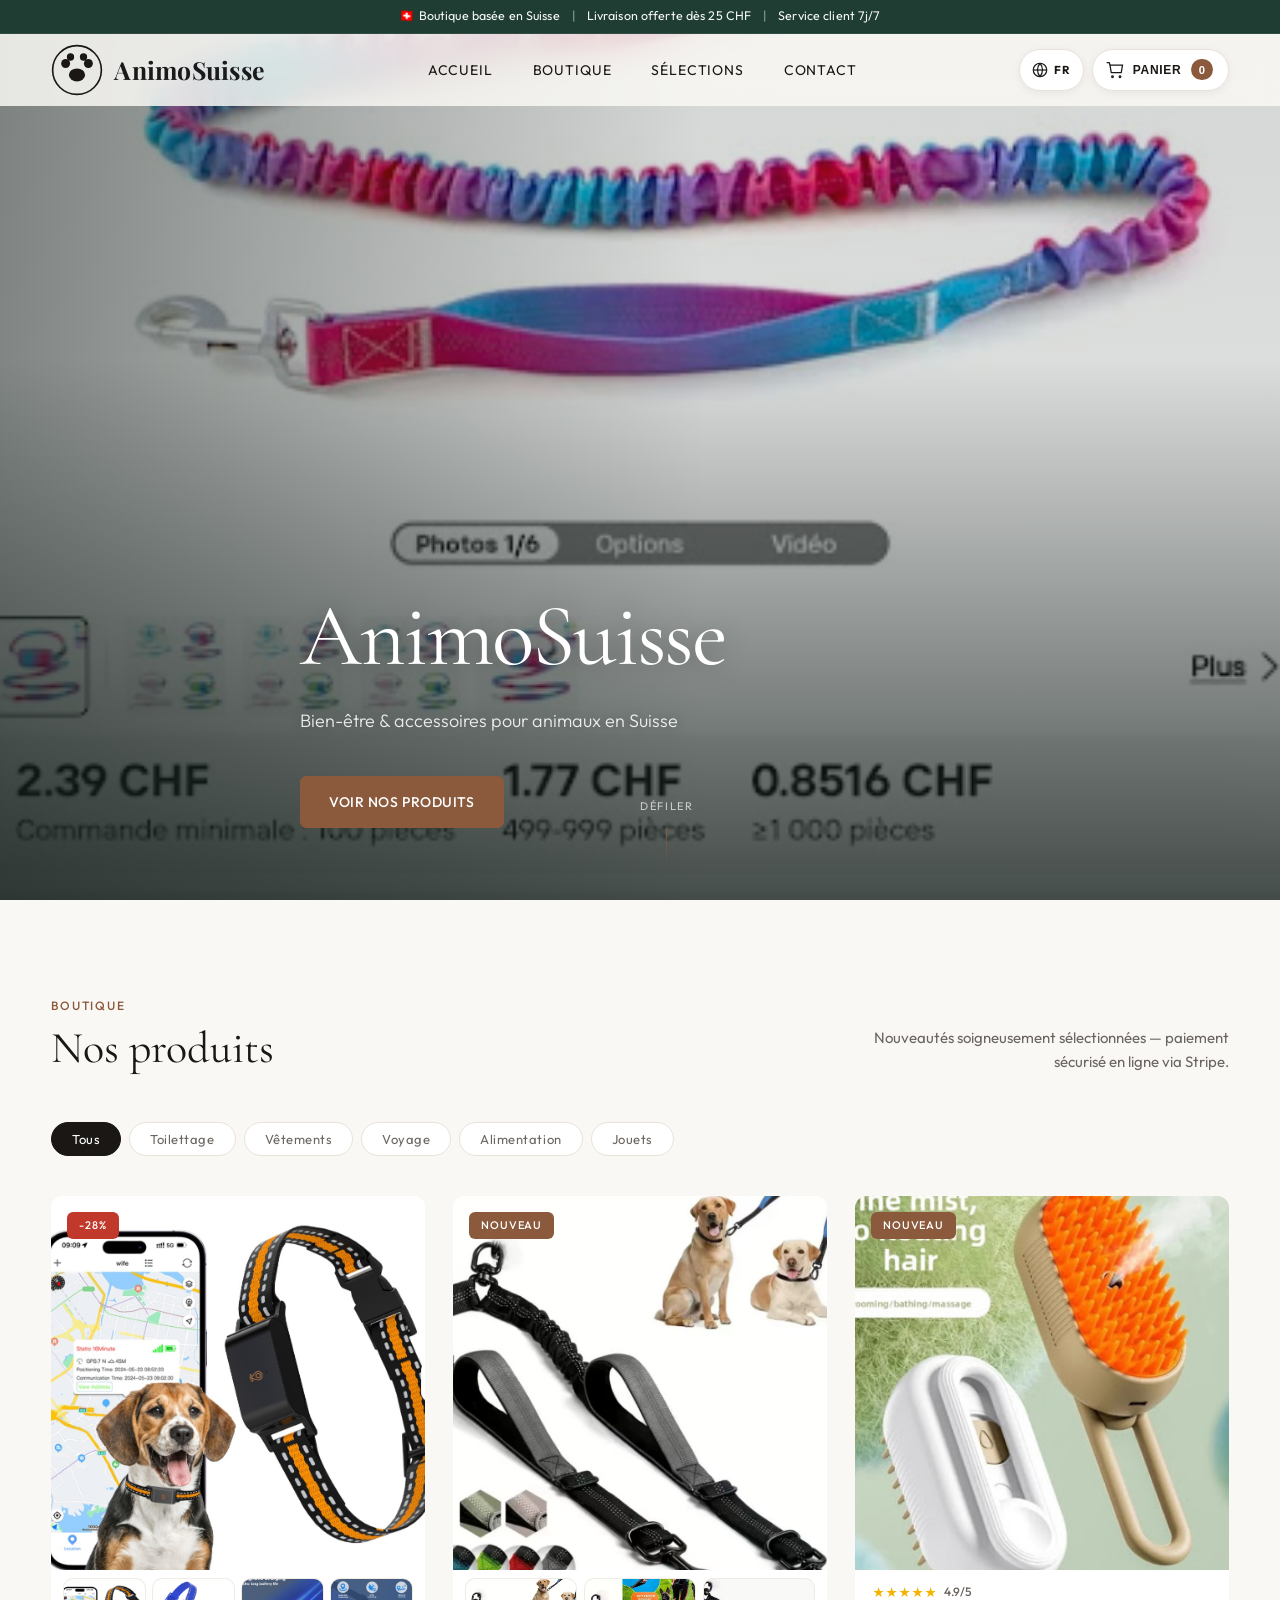
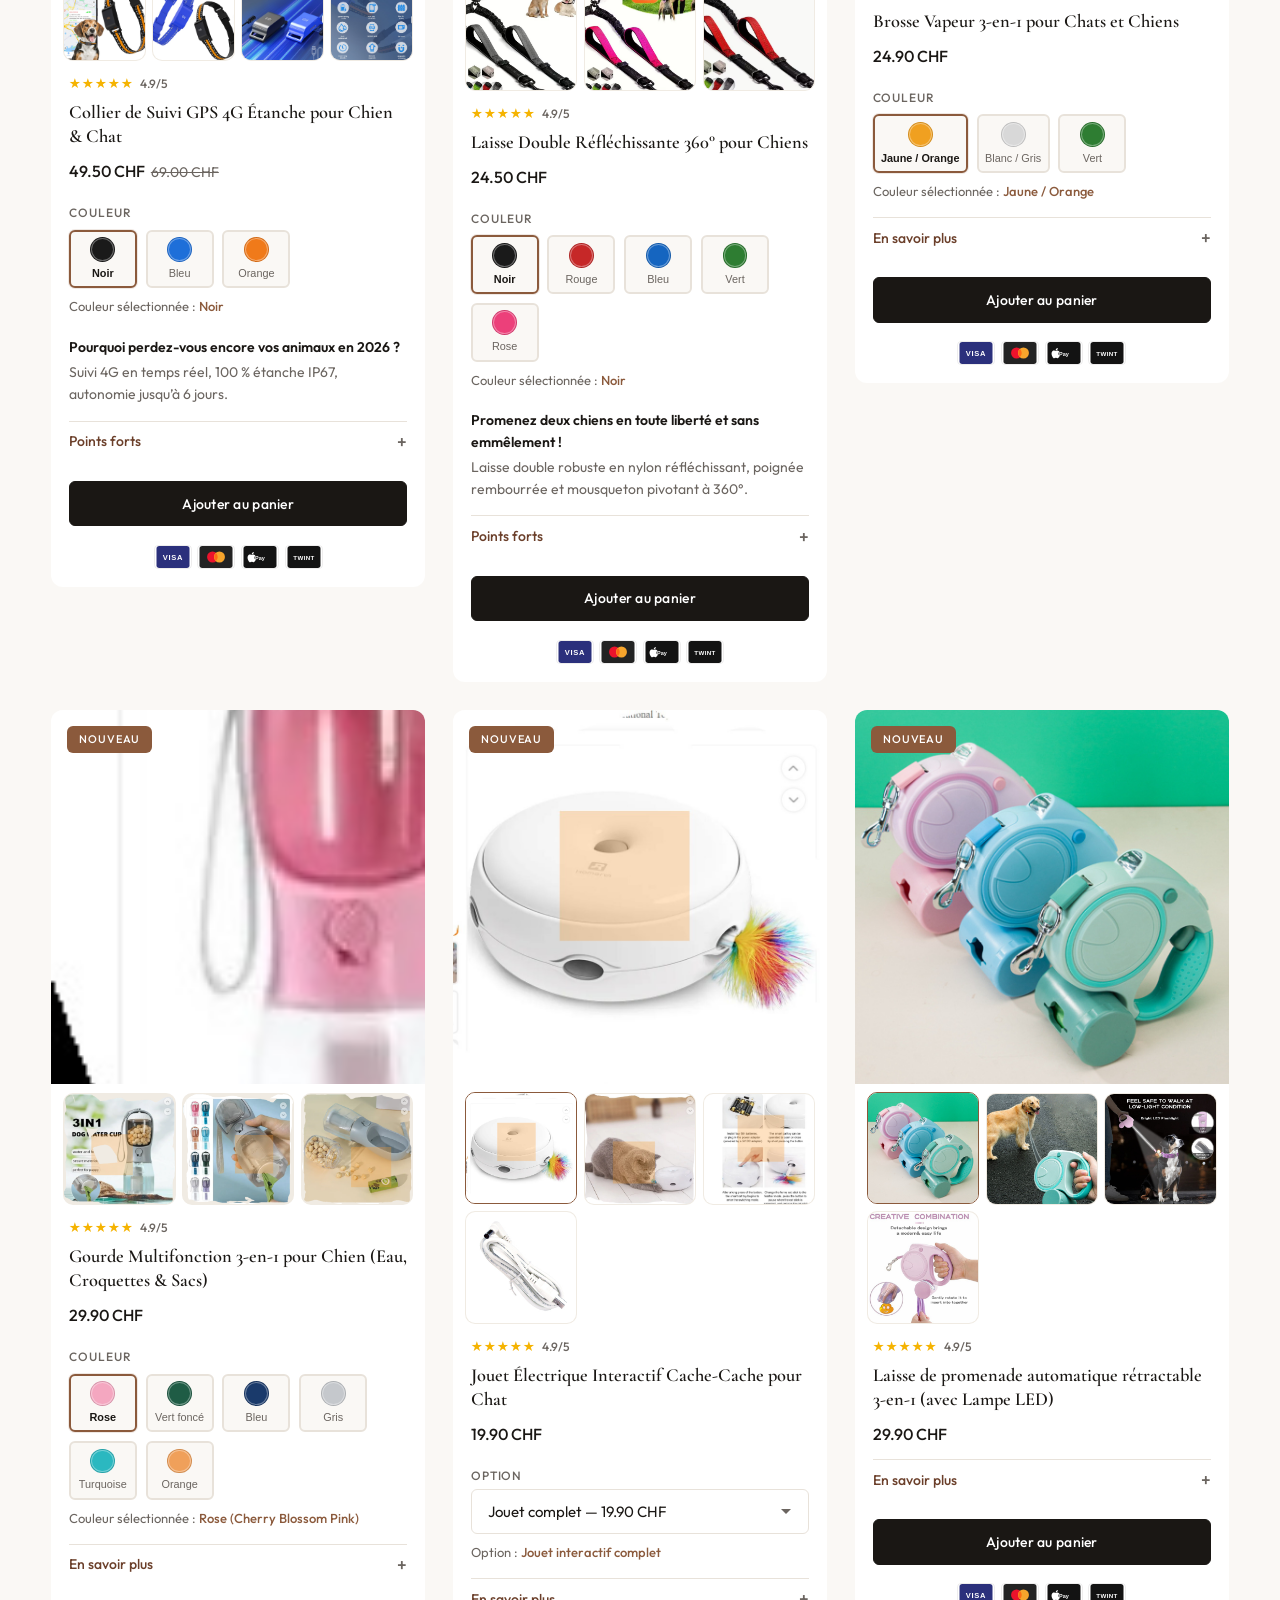
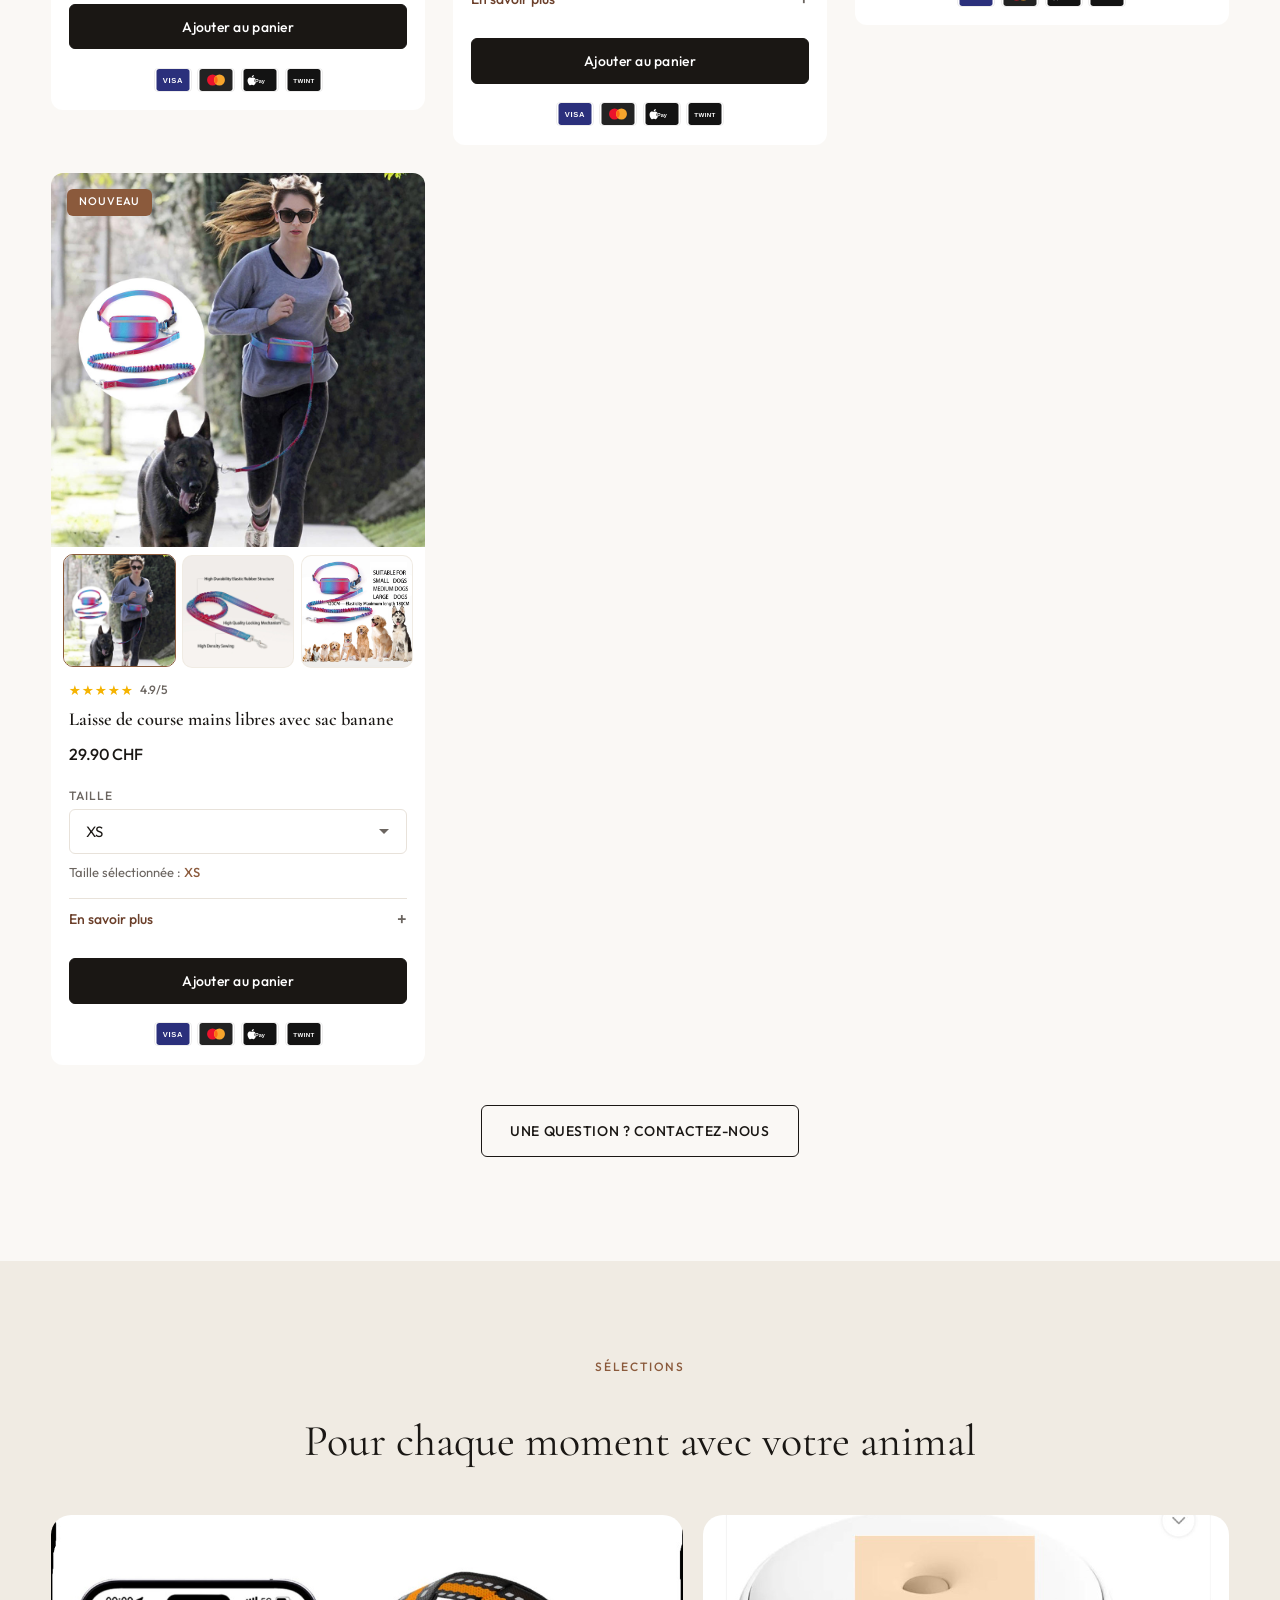
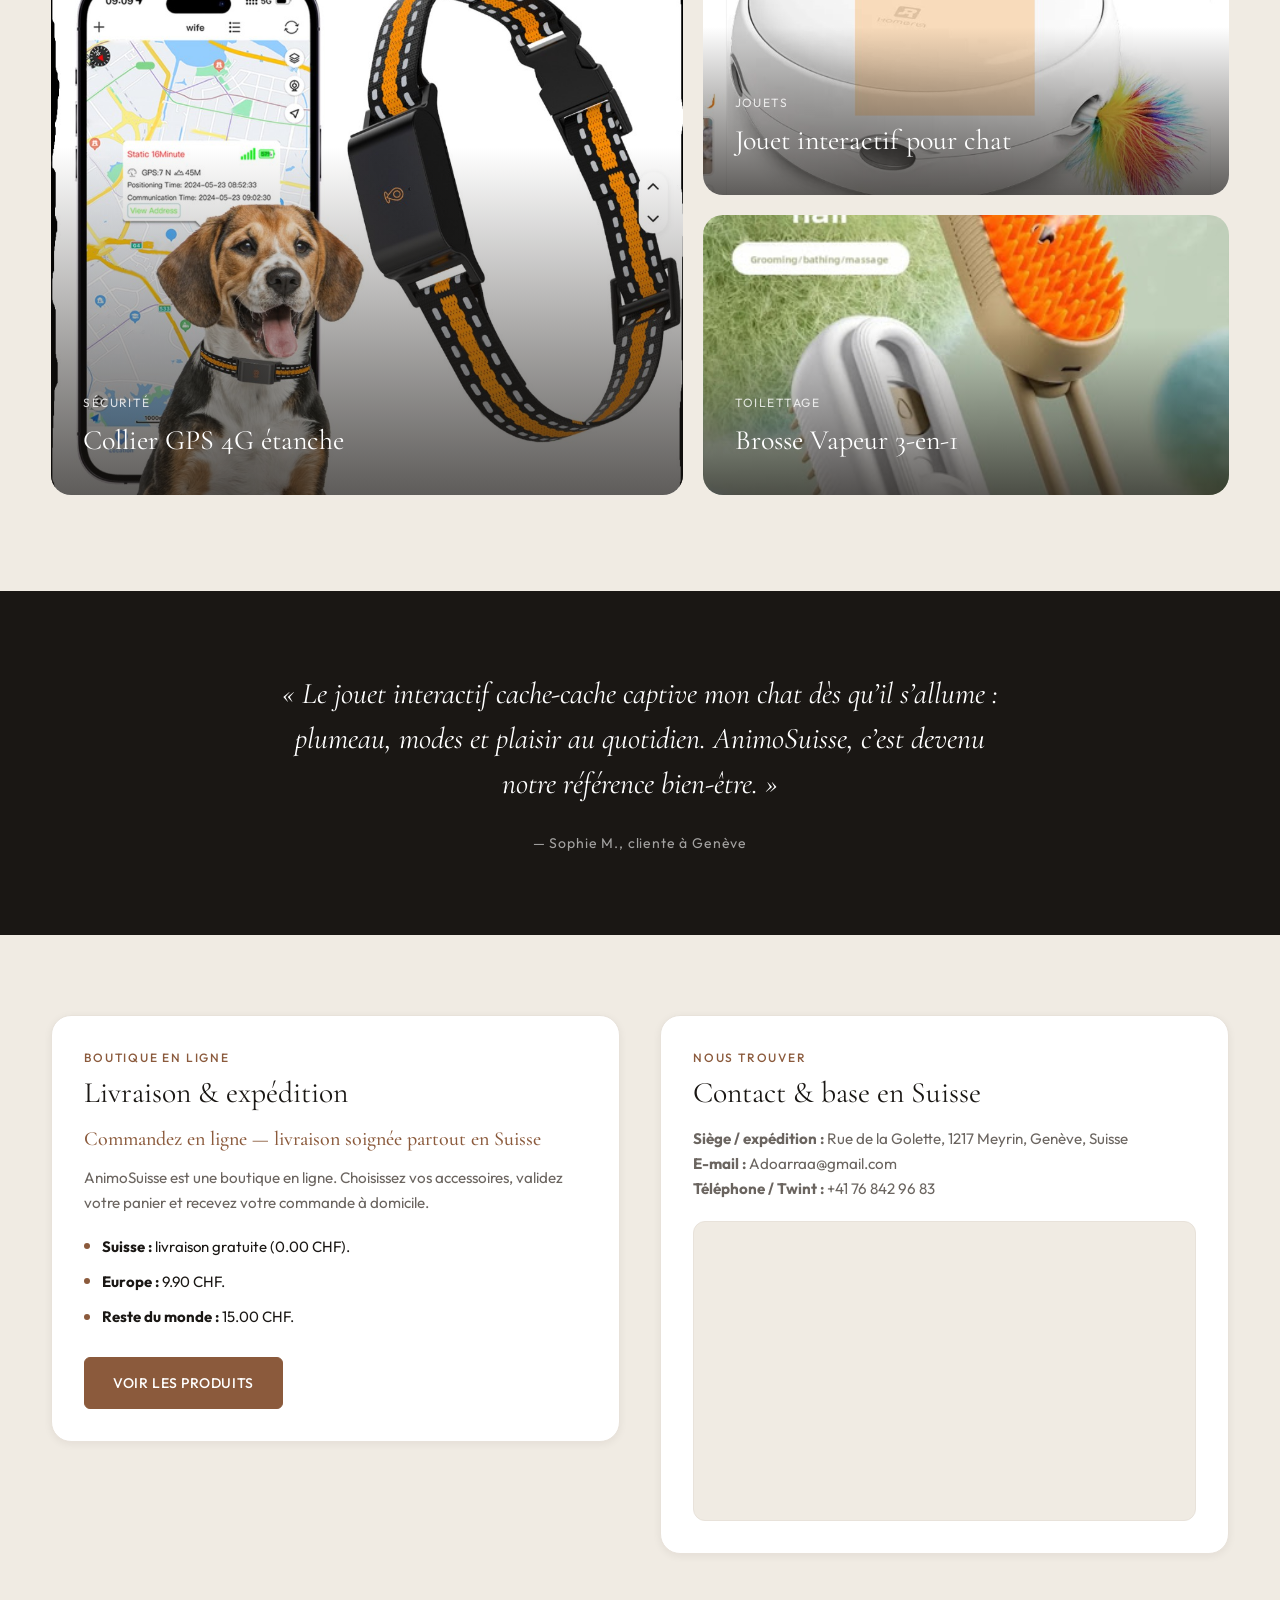
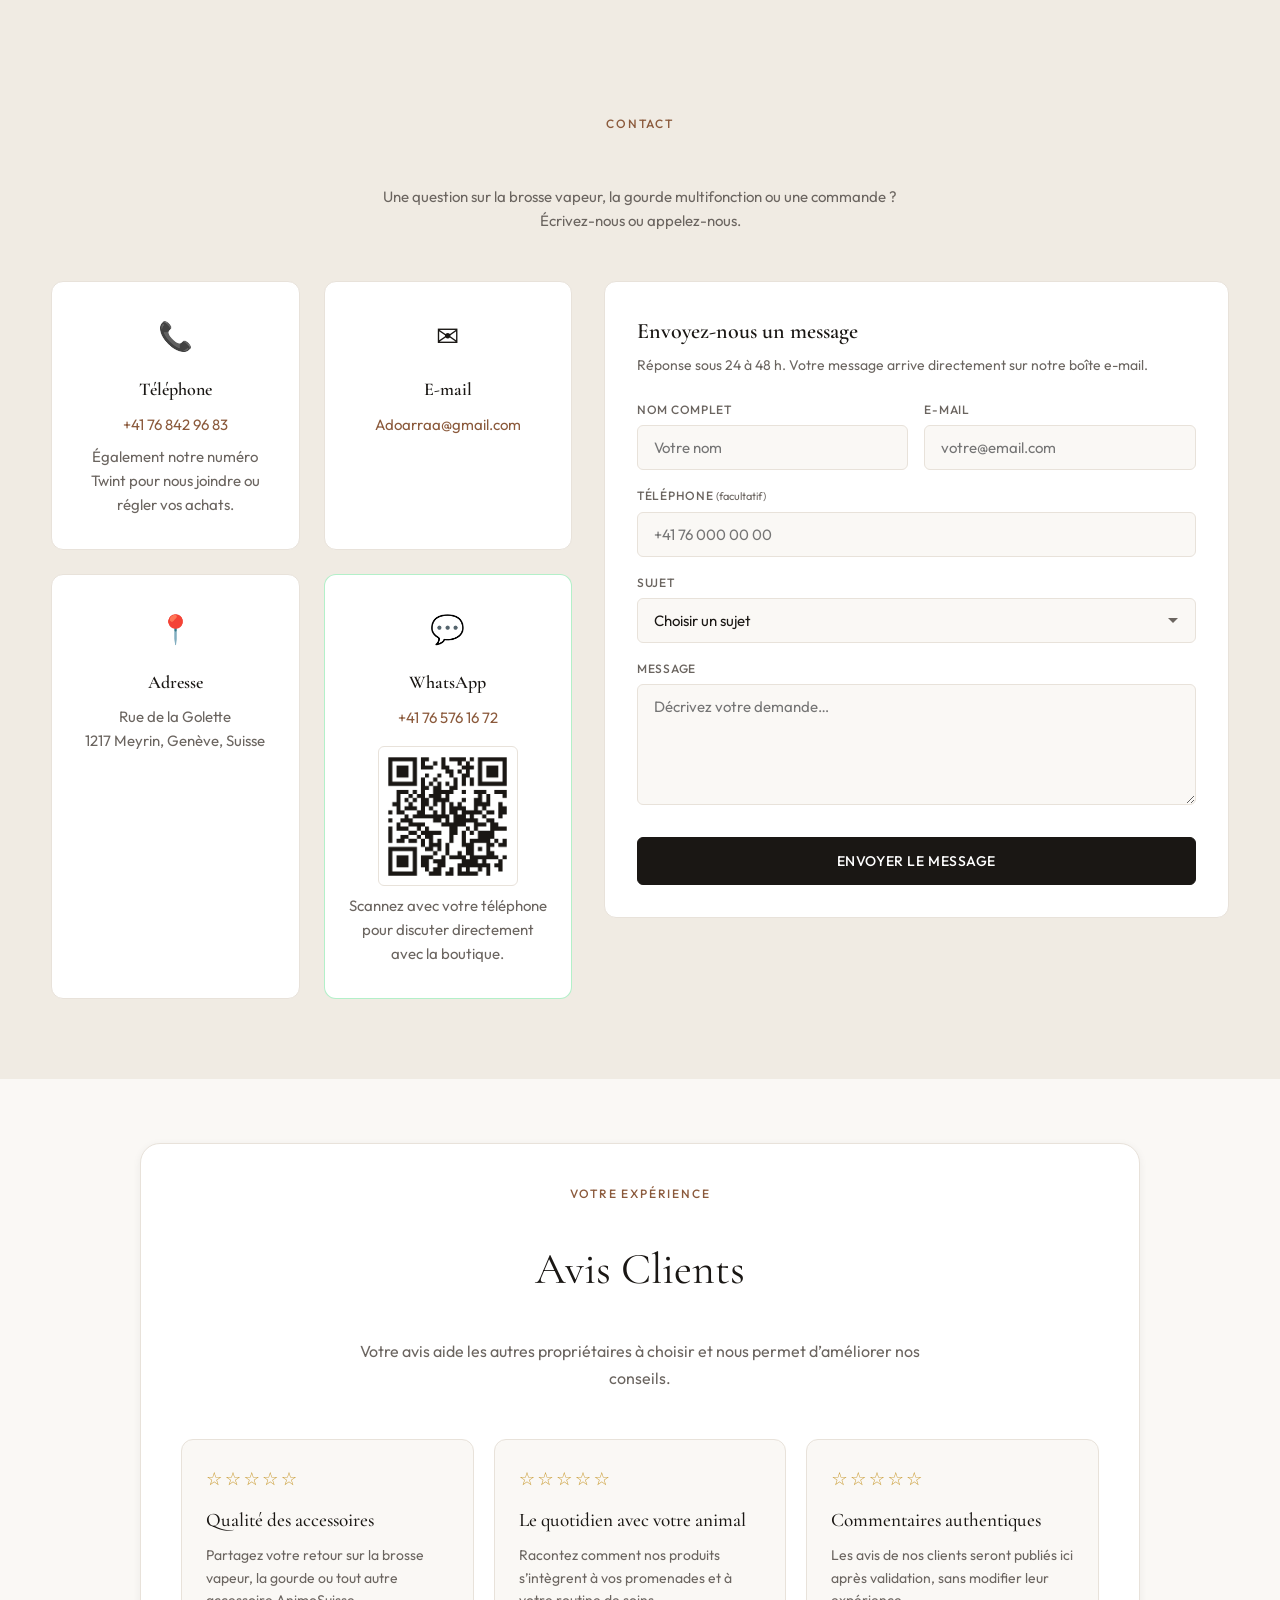
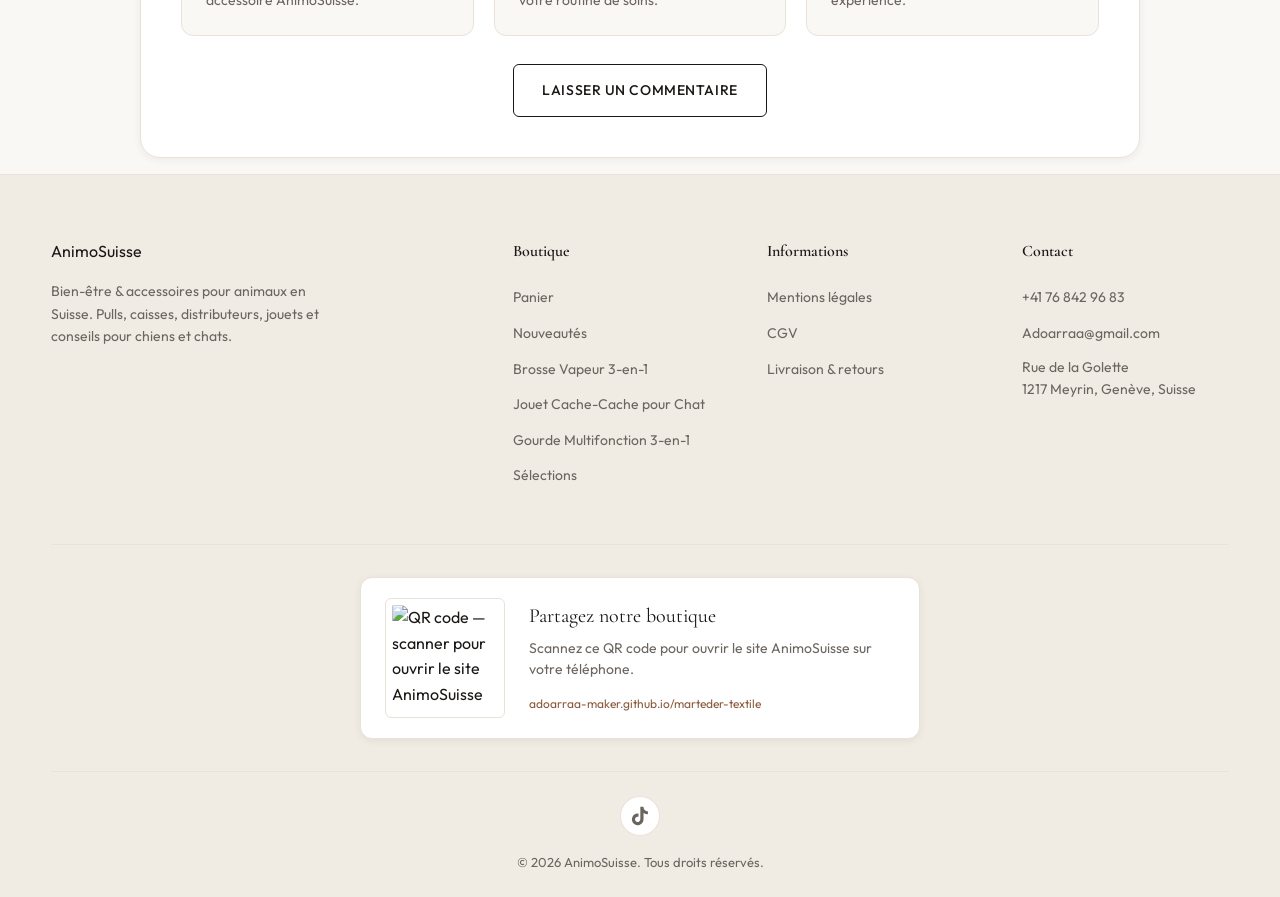
==== index.html @ d83caf72 "Ajouter les pastilles de couleur a la brosse vapeur 3-en-1. Co-authored-by: Cursor <cursoragent@curs" ====
<!DOCTYPE html>
<html lang="fr">
<head>
  <meta charset="UTF-8">
  <meta name="viewport" content="width=device-width, initial-scale=1.0">
  <meta name="description" content="AnimoSuisse — Bien-être & accessoires pour animaux en Suisse. Collier GPS 4G, gourde 3-en-1, brosse vapeur, jouet interactif pour chat et plus.">
  <meta name="google-site-verification" content="h5BlgO8CKe4C0uGJOctm-luuIMi0fmcjPRbhF5nYBcI">
  <title>AnimoSuisse — Bien-être & Accessoires pour Animaux</title>
  <script type="application/ld+json">
  [
    {
      "@context": "https://schema.org/",
      "@type": "Product",
      "name": "Brosse Vapeur 3-en-1 pour Chats et Chiens",
      "image": "images/hero-brosse-vapeur.png",
      "description": "Brosse Vapeur 3-en-1 AnimoSuisse pour un toilettage doux, une fourrure brillante et moins de poils à la maison.",
      "brand": { "@type": "Brand", "name": "AnimoSuisse" },
      "offers": { "@type": "Offer", "priceCurrency": "CHF", "price": "24.90", "availability": "https://schema.org/InStock", "url": "#articles" }
    },
    {
      "@context": "https://schema.org/",
      "@type": "Product",
      "name": "Jouet Électrique Interactif Cache-Cache pour Chat",
      "image": "images/jouet-chat-interactif.jpg",
      "description": "Jouet interactif intelligent avec plateau tournant pour stimuler l'instinct de chasse de votre chat.",
      "brand": { "@type": "Brand", "name": "AnimoSuisse" },
      "offers": { "@type": "Offer", "priceCurrency": "CHF", "price": "19.90", "availability": "https://schema.org/InStock", "url": "#articles" }
    },
    {
      "@context": "https://schema.org/",
      "@type": "Product",
      "name": "Gourde Multifonction 3-en-1 pour Chien (Eau, Croquettes & Sacs)",
      "image": "images/gourde-chien-3en1.png",
      "description": "Gourde portable 3-en-1 pour chien : eau, croquettes et sacs hygiéniques. Variante Cherry Blossom Pink, 300 ml.",
      "brand": { "@type": "Brand", "name": "AnimoSuisse" },
      "sku": "CJMY179795809IR",
      "offers": { "@type": "Offer", "priceCurrency": "CHF", "price": "29.90", "availability": "https://schema.org/InStock", "url": "#articles" }
    },
    {
      "@context": "https://schema.org/",
      "@type": "Product",
      "name": "Laisse de promenade automatique rétractable 3-en-1 (avec Lampe LED)",
      "image": "images/dog.jpg",
      "description": "Laisse rétractable 3 mètres avec lampe LED intégrée, poignée antidérapante et distributeur de sacs à excréments. Idéale pour chiens de petite et moyenne taille.",
      "brand": { "@type": "Brand", "name": "AnimoSuisse" },
      "sku": "ANIMO-LAISSE-RETRACTABLE-LED",
      "offers": { "@type": "Offer", "priceCurrency": "CHF", "price": "29.90", "availability": "https://schema.org/InStock", "url": "#articles" }
    },
    {
      "@context": "https://schema.org/",
      "@type": "Product",
      "name": "Laisse de course mains libres avec sac banane",
      "image": "images/course-mains-libres-1.jpg",
      "description": "Laisse élastique mains libres réglable avec ceinture et sac banane assorti. Bandes réfléchissantes, longueur élastique de 120 à 180 cm. Convient aux petits, moyens et grands chiens.",
      "brand": { "@type": "Brand", "name": "AnimoSuisse" },
      "sku": "ANIMO-LAISSE-COURSE-MAINS-LIBRES",
      "offers": { "@type": "Offer", "priceCurrency": "CHF", "price": "29.90", "availability": "https://schema.org/InStock", "url": "#articles" }
    },
    {
      "@context": "https://schema.org/",
      "@type": "Product",
      "name": "Collier de Suivi GPS 4G Étanche pour Chien & Chat",
      "image": "images/collier-gps-app.png",
      "description": "Suivi 4G en temps réel, 100% étanche IP67, autonomie jusqu'à 6 jours, alerte zone de sécurité.",
      "brand": { "@type": "Brand", "name": "AnimoSuisse" },
      "sku": "ANIMO-COLLIER-GPS-4G",
      "offers": { "@type": "Offer", "priceCurrency": "CHF", "price": "49.50", "availability": "https://schema.org/InStock", "url": "#articles" }
    },
    {
      "@context": "https://schema.org/",
      "@type": "Product",
      "name": "Laisse Double Réfléchissante 360° pour Chiens",
      "image": "images/laisse-double-360-1.png",
      "description": "Laisse double robuste en nylon réfléchissant. Poignée rembourrée confortable et mousqueton pivotant à 360° anti-mêlement. Idéale pour la sécurité de vos balades de nuit.",
      "brand": { "@type": "Brand", "name": "AnimoSuisse" },
      "sku": "ANIMO-LAISSE-DOUBLE-360",
      "offers": { "@type": "Offer", "priceCurrency": "CHF", "price": "24.50", "availability": "https://schema.org/InStock", "url": "#articles" }
    }
  ]
  </script>
  <link rel="preconnect" href="https://fonts.googleapis.com">
  <link rel="preconnect" href="https://fonts.gstatic.com" crossorigin>
  <link href="https://fonts.googleapis.com/css2?family=Cormorant+Garamond:ital,wght@0,400;0,600;1,400&family=Outfit:wght@300;400;500;600&family=Playfair+Display:wght@600;700&display=swap" rel="stylesheet">
  <link rel="stylesheet" href="css/styles.css?v=20260805-laisse-double">
</head>
<body>
  <div class="site-announce" role="region" aria-label="Annonces boutique">
    <p class="site-announce-text">
      🇨🇭 Boutique basée en Suisse
      <span class="site-announce-sep" aria-hidden="true">|</span>
      Livraison offerte dès 25&nbsp;CHF
      <span class="site-announce-sep" aria-hidden="true">|</span>
      Service client 7j/7
    </p>
  </div>
  <!-- Navigation -->
  <header class="header" id="header">
    <nav class="nav container">
      <a href="#" class="logo notranslate" aria-label="AnimoSuisse">
        <svg class="logo-mark" xmlns="http://www.w3.org/2000/svg" viewBox="0 0 64 64" aria-hidden="true" focusable="false">
          <circle cx="32" cy="32" r="30" fill="none" stroke="currentColor" stroke-width="2"/>
          <ellipse cx="32" cy="38" rx="10" ry="8" fill="currentColor"/>
          <circle cx="18" cy="24" r="5.5" fill="currentColor"/>
          <circle cx="46" cy="24" r="5.5" fill="currentColor"/>
          <circle cx="24" cy="16" r="4.5" fill="currentColor"/>
          <circle cx="40" cy="16" r="4.5" fill="currentColor"/>
        </svg>
        <span class="logo-text">AnimoSuisse</span>
      </a>
      <button class="nav-toggle" id="navToggle" aria-label="Ouvrir le menu">
        <span></span>
        <span></span>
        <span></span>
      </button>
      <ul class="nav-links" id="navLinks">
        <li><a href="#accueil">Accueil</a></li>
        <li><a href="#articles">Boutique</a></li>
        <li><a href="#collections">Sélections</a></li>
        <li><a href="#contact">Contact</a></li>
      </ul>
      <div class="nav-actions">
        <div class="lang-switcher notranslate" data-lang-switcher>
          <button
            type="button"
            class="lang-switcher-btn"
            aria-expanded="false"
            aria-haspopup="listbox"
            aria-controls="langMenu"
            aria-label="Choisir la langue"
          >
            <svg class="lang-switcher-icon" width="18" height="18" viewBox="0 0 24 24" fill="none" stroke="currentColor" stroke-width="1.6" aria-hidden="true">
              <circle cx="12" cy="12" r="9"/>
              <path d="M3 12h18"/>
              <path d="M12 3a14 14 0 0 1 0 18"/>
              <path d="M12 3a14 14 0 0 0 0 18"/>
            </svg>
            <span class="lang-switcher-current" data-lang-label>FR</span>
          </button>
          <ul class="lang-switcher-menu" id="langMenu" role="listbox" hidden>
            <li role="none">
              <button type="button" role="option" data-lang="fr" aria-selected="true">Français</button>
            </li>
            <li role="none">
              <button type="button" role="option" data-lang="de" aria-selected="false">Deutsch</button>
            </li>
            <li role="none">
              <button type="button" role="option" data-lang="it" aria-selected="false">Italiano</button>
            </li>
            <li role="none">
              <button type="button" role="option" data-lang="en" aria-selected="false">English</button>
            </li>
          </ul>
        </div>
        <button type="button" class="cart-btn cart-btn--menu" id="cartToggle" aria-label="Panier" aria-expanded="false">
          <svg width="20" height="20" viewBox="0 0 24 24" fill="none" stroke="currentColor" stroke-width="1.5" aria-hidden="true">
            <path d="M6 6h15l-1.5 9h-12z"/><circle cx="9" cy="20" r="1"/><circle cx="18" cy="20" r="1"/><path d="M6 6L5 3H2"/>
          </svg>
          <span class="cart-label">Panier</span>
          <span class="cart-count">0</span>
        </button>
      </div>
    </nav>
  </header>
  <div id="google_translate_element" aria-hidden="true"></div>

  <!-- Panier interactif -->
  <div class="cart-panel" id="cartPanel" aria-hidden="true">
    <div class="cart-panel-backdrop" id="cartBackdrop"></div>
    <aside class="cart-panel-drawer" role="dialog" aria-labelledby="cartPanelTitle">
      <div class="cart-panel-header">
        <h2 id="cartPanelTitle">Votre panier</h2>
        <button type="button" class="cart-panel-close" id="cartClose" aria-label="Fermer le panier">&times;</button>
      </div>
      <div class="cart-panel-scroll">
        <div class="cart-panel-body" id="cartList">
          <p class="cart-empty">Votre panier est vide.</p>
        </div>
        <div class="cart-panel-footer">
          <div class="cart-totals">
            <p class="cart-panel-subtotal">Sous-total : <strong id="cartSubtotal">0 CHF</strong></p>
            <p class="cart-panel-shipping">Livraison : <strong id="cartShipping">Gratuit</strong></p>
            <p class="cart-panel-total">Total : <strong id="cartTotal">0 CHF</strong></p>
          </div>
          <button type="button" class="btn btn-cart cart-checkout-btn" id="cartCheckoutBtn" disabled>
            Passer à la caisse
          </button>
          <p class="cart-checkout-note">Ajoutez 2–3 articles, puis payez le panier en une fois via Stripe Live.</p>
          <p class="cart-checkout-note"><a href="panier.html">Ouvrir la page panier complète</a></p>
          <form class="cart-checkout-form hidden" id="cartCheckoutForm" novalidate>
            <p class="cart-checkout-form-title">Coordonnées pour finaliser le paiement</p>
            <label class="form-label" for="checkoutName">Nom complet</label>
            <input class="form-input" type="text" id="checkoutName" name="name" required autocomplete="name">
            <label class="form-label" for="checkoutEmail">E-mail</label>
            <input class="form-input" type="email" id="checkoutEmail" name="email" required autocomplete="email">
            <label class="form-label" for="checkoutPhone">Téléphone</label>
            <input class="form-input" type="tel" id="checkoutPhone" name="phone" required autocomplete="tel">
            <label class="form-label" for="checkoutAddress">Adresse de livraison</label>
            <textarea class="form-input form-textarea" id="checkoutAddress" name="address" rows="3" required placeholder="Rue, numéro, NPA, ville, pays"></textarea>

            <label class="form-label" for="checkoutShipping">Choix de la livraison</label>
            <select class="form-input variant-select cart-shipping-select" id="checkoutShipping" name="shipping" required aria-label="Choix de la livraison">
              <option value="suisse" selected>Suisse — Gratuit (0.00 CHF)</option>
              <option value="europe">Europe — 9.90 CHF</option>
              <option value="monde">Reste du monde — 15.00 CHF</option>
            </select>
            <p class="cart-shipping-hint" id="cartShippingHint"></p>

            <p class="cart-panel-total cart-panel-total--final">
              Total final : <strong id="cartFinalTotal">0 CHF</strong>
            </p>

            <p class="cart-stripe-qty-hint" id="cartStripeQtyHint" hidden></p>

            <button
              type="button"
              id="cartStripePayLink"
              class="btn btn-stripe cart-stripe-pay-btn"
            >
              Payer par carte (Stripe)
            </button>
            <div class="payment-methods" aria-label="Moyens de paiement acceptés">
              <div class="payment-methods-icons">
                <span class="payment-icon payment-icon--visa" title="Visa" aria-label="Visa">
                  <svg viewBox="0 0 48 32" role="img" aria-hidden="true"><rect width="48" height="32" rx="4" fill="#1A1F71"/><text x="24" y="21" text-anchor="middle" fill="#fff" font-family="Arial,sans-serif" font-size="11" font-weight="700" letter-spacing="1">VISA</text></svg>
                </span>
                <span class="payment-icon payment-icon--mastercard" title="Mastercard" aria-label="Mastercard">
                  <svg viewBox="0 0 48 32" role="img" aria-hidden="true"><rect width="48" height="32" rx="4" fill="#111"/><circle cx="19" cy="16" r="8" fill="#EB001B"/><circle cx="29" cy="16" r="8" fill="#F79E1B"/><path d="M24 10.2a8 8 0 0 1 0 11.6 8 8 0 0 1 0-11.6z" fill="#FF5F00"/></svg>
                </span>
                <span class="payment-icon payment-icon--applepay" title="Apple Pay" aria-label="Apple Pay">
                  <svg viewBox="0 0 48 32" role="img" aria-hidden="true"><rect width="48" height="32" rx="4" fill="#000"/><text x="24" y="20" text-anchor="middle" fill="#fff" font-family="Arial,sans-serif" font-size="8" font-weight="600"> Pay</text><path fill="#fff" d="M14.2 11.2c.5-.6.9-1.5.8-2.4-.8 0-1.8.5-2.3 1.2-.5.6-.9 1.5-.8 2.4.9.1 1.8-.4 2.3-1.2zm.8 1.1c-1.2-.1-2.3.7-2.9.7-.6 0-1.5-.7-2.5-.6-1.3 0-2.4.7-3.1 1.9-1.3 2.3-.3 5.7.9 7.5.6.9 1.3 1.9 2.3 1.8.9-.1 1.3-.6 2.4-.6s1.4.6 2.4.6c1 0 1.6-.9 2.3-1.8.7-.9 1-1.8 1-1.9-.1 0-1.9-.7-1.9-2.9 0-1.8 1.5-2.7 1.6-2.7-.9-1.3-2.2-1.4-2.5-1.4z"/></svg>
                </span>
                <span class="payment-icon payment-icon--paypal" title="PayPal" aria-label="PayPal">
                  <svg viewBox="0 0 48 32" role="img" aria-hidden="true"><rect width="48" height="32" rx="4" fill="#003087"/><text x="24" y="20" text-anchor="middle" fill="#fff" font-family="Arial,sans-serif" font-size="9" font-weight="700">PayPal</text></svg>
                </span>
              </div>
              <p class="payment-methods-note">Paiement sécurisé par Carte Bancaire, Apple Pay et PayPal</p>
            </div>
            <button type="button" class="btn btn-outline cart-checkout-cancel" id="cartCheckoutCancel">Retour au panier</button>
          </form>
        </div>
      </div>
    </aside>
  </div>

  <main>
    <!-- Couverture de bienvenue (présentation uniquement) -->
    <section class="hero hero--welcome hero--cover-duo" id="accueil">
      <div class="hero-bg hero-cover-slideshow" aria-hidden="true">
        <img
          class="hero-bg-image hero-cover-slide is-active"
          src="images/animaux.png"
          alt=""
          width="1600"
          height="2000"
          decoding="async"
        >
        <img
          class="hero-bg-image hero-cover-slide"
          src="images/animaux1.png"
          alt=""
          width="1600"
          height="2000"
          decoding="async"
        >
        <div class="hero-overlay"></div>
      </div>
      <div class="hero-content container">
        <h1 class="hero-title">
          AnimoSuisse
        </h1>
        <p class="hero-text">
          Bien-être &amp; accessoires pour animaux en Suisse
        </p>
        <div class="hero-actions">
          <a href="#articles" class="btn btn-primary">Voir nos produits</a>
        </div>
      </div>
      <div class="hero-scroll">
        <span>Défiler</span>
        <div class="scroll-line"></div>
      </div>
    </section>

    <!-- Produits à vendre -->
    <section class="products products--after-hero" id="articles">
      <div class="container">
        <div class="section-header">
          <div>
            <span class="section-label">Boutique</span>
            <h2 class="section-title">Nos produits</h2>
          </div>
          <p class="section-desc">
            Nouveautés soigneusement sélectionnées — paiement sécurisé en ligne via Stripe.
          </p>
        </div>

        <div class="filter-bar">
          <button class="filter-btn active" data-filter="all">Tous</button>
          <button class="filter-btn" data-filter="toilettage">Toilettage</button>
          <button class="filter-btn" data-filter="vetements">Vêtements</button>
          <button class="filter-btn" data-filter="voyage">Voyage</button>
          <button class="filter-btn" data-filter="alimentation">Alimentation</button>
          <button class="filter-btn" data-filter="jouets">Jouets</button>
        </div>

        <div class="products-grid" id="productsGrid">

          <!-- Collier GPS 4G étanche -->
          <article
            class="product-card product-card--thumbs product-card--compact product-card--collier-gps"
            data-category="voyage"
            data-product-id="collier-gps-4g"
            data-product-name="Collier de Suivi GPS 4G Étanche pour Chien & Chat"
            data-product-price="49.50"
            data-supplier-sku="ANIMO-COLLIER-GPS-4G"
            data-supplier-name="AnimoSuisse"
            data-stripe-payment-link="https://buy.stripe.com/dRm3cw0kp0AM3RZgn9cAo0d"
          >
            <div class="product-image-wrap">
              <img
                class="product-image"
                src="images/collier-gps-app.png"
                alt="Collier de suivi GPS 4G étanche pour chien et chat — AnimoSuisse"
                data-product-main
                loading="lazy"
                decoding="async"
              >
              <span class="product-badge sale">-28%</span>
            </div>
            <div class="product-thumbs" role="listbox" aria-label="Vues du collier GPS 4G">
              <button type="button" class="product-thumb active" role="option" aria-selected="true" data-thumb-src="images/collier-gps-app.png" data-thumb-alt="Collier GPS 4G — suivi sur smartphone avec chien">
                <img src="images/collier-gps-app.png" alt="" loading="lazy">
              </button>
              <button type="button" class="product-thumb" role="option" aria-selected="false" data-thumb-src="images/collier-gps-couleurs.png" data-thumb-alt="Collier GPS 4G — coloris bleu et noir/orange">
                <img src="images/collier-gps-couleurs.png" alt="" loading="lazy">
              </button>
              <button type="button" class="product-thumb" role="option" aria-selected="false" data-thumb-src="images/collier-gps-charge.png" data-thumb-alt="Collier GPS 4G — charge magnétique">
                <img src="images/collier-gps-charge.png" alt="" loading="lazy">
              </button>
              <button type="button" class="product-thumb" role="option" aria-selected="false" data-thumb-src="images/collier-gps-features.png" data-thumb-alt="Collier GPS 4G — fonctionnalités">
                <img src="images/collier-gps-features.png" alt="" loading="lazy">
              </button>
            </div>
            <div class="product-info">
              <p class="product-rating" aria-label="Note 4,9 sur 5">
                <span class="product-rating-stars" aria-hidden="true">★★★★★</span>
                <span class="product-rating-score">4.9/5</span>
              </p>
              <h3 class="product-name">Collier de Suivi GPS 4G Étanche pour Chien &amp; Chat</h3>
              <div class="product-price">
                <span class="current">49.50 CHF</span>
                <span class="original">69.00 CHF</span>
              </div>
              <div class="fabric-variants product-color-variants" data-product-colors>
                <p class="variant-label" id="collierGpsColorLabel">Couleur</p>
                <div class="color-swatch-list" role="listbox" aria-labelledby="collierGpsColorLabel">
                  <button type="button" class="color-swatch active" role="option" aria-selected="true" data-color-key="noir" data-color-label="Noir" data-color-image="images/collier-gps-app.png" data-supplier-variant="Noir" title="Noir" style="--swatch:#1a1a1a"><span class="color-swatch-dot" aria-hidden="true"></span><span class="color-swatch-name">Noir</span></button>
                  <button type="button" class="color-swatch" role="option" aria-selected="false" data-color-key="bleu" data-color-label="Bleu" data-color-image="images/collier-gps-couleurs.png" data-supplier-variant="Bleu" title="Bleu" style="--swatch:#1e6fd9"><span class="color-swatch-dot" aria-hidden="true"></span><span class="color-swatch-name">Bleu</span></button>
                  <button type="button" class="color-swatch" role="option" aria-selected="false" data-color-key="orange" data-color-label="Orange" data-color-image="images/collier-gps-app.png" data-supplier-variant="Orange" title="Orange" style="--swatch:#f07a1a"><span class="color-swatch-dot" aria-hidden="true"></span><span class="color-swatch-name">Orange</span></button>
                </div>
                <p class="variant-selected" data-color-preview>
                  Couleur sélectionnée : <strong>Noir</strong>
                </p>
              </div>
              <p class="product-description product-description--teaser">
                <strong>Pourquoi perdez-vous encore vos animaux en 2026&nbsp;?</strong>
                Suivi 4G en temps réel, 100&nbsp;% étanche IP67, autonomie jusqu’à 6 jours.
              </p>
              <details class="product-more">
                <summary class="product-more-toggle">Points forts</summary>
                <div class="product-more-body">
                  <ul class="product-features">
                    <li>Localisation GPS 4G en temps réel — Suisse &amp; Europe</li>
                    <li>100&nbsp;% étanche (IP67) — pluie, boue, baignade</li>
                    <li>Autonomie jusqu’à 6 jours</li>
                    <li>Suivi de santé &amp; d’activité</li>
                    <li>Clôture virtuelle — alerte hors zone</li>
                  </ul>
                </div>
              </details>
              <div class="product-order-actions">
                <button
                  type="button"
                  class="btn btn-cart product-cart-btn btn-add-to-cart"
                  data-id="collier-gps-4g"
                >Ajouter au panier</button>
                <div class="product-pay-badges" aria-label="Paiement sécurisé">
                  <span class="payment-icon payment-icon--visa" title="Visa" aria-label="Visa">
                    <svg viewBox="0 0 48 32" role="img" aria-hidden="true"><rect width="48" height="32" rx="4" fill="#1A1F71"/><text x="24" y="21" text-anchor="middle" fill="#fff" font-family="Arial,sans-serif" font-size="11" font-weight="700" letter-spacing="1">VISA</text></svg>
                  </span>
                  <span class="payment-icon payment-icon--mastercard" title="Mastercard" aria-label="Mastercard">
                    <svg viewBox="0 0 48 32" role="img" aria-hidden="true"><rect width="48" height="32" rx="4" fill="#111"/><circle cx="19" cy="16" r="8" fill="#EB001B"/><circle cx="29" cy="16" r="8" fill="#F79E1B"/><path d="M24 10.2a8 8 0 0 1 0 11.6 8 8 0 0 1 0-11.6z" fill="#FF5F00"/></svg>
                  </span>
                  <span class="payment-icon payment-icon--applepay" title="Apple Pay" aria-label="Apple Pay">
                    <svg viewBox="0 0 48 32" role="img" aria-hidden="true"><rect width="48" height="32" rx="4" fill="#000"/><text x="24" y="20" text-anchor="middle" fill="#fff" font-family="Arial,sans-serif" font-size="8" font-weight="600"> Pay</text><path fill="#fff" d="M14.2 11.2c.5-.6.9-1.5.8-2.4-.8 0-1.8.5-2.3 1.2-.5.6-.9 1.5-.8 2.4.9.1 1.8-.4 2.3-1.2zm.8 1.1c-1.2-.1-2.3.7-2.9.7-.6 0-1.5-.7-2.5-.6-1.3 0-2.4.7-3.1 1.9-1.3 2.3-.3 5.7.9 7.5.6.9 1.3 1.9 2.3 1.8.9-.1 1.3-.6 2.4-.6s1.4.6 2.4.6c1 0 1.6-.9 2.3-1.8.7-.9 1-1.8 1-1.9-.1 0-1.9-.7-1.9-2.9 0-1.8 1.5-2.7 1.6-2.7-.9-1.3-2.2-1.4-2.5-1.4z"/></svg>
                  </span>
                  <span class="payment-icon payment-icon--twint" title="Twint" aria-label="Twint">
                    <svg viewBox="0 0 48 32" role="img" aria-hidden="true"><rect width="48" height="32" rx="4" fill="#000"/><text x="24" y="20" text-anchor="middle" fill="#fff" font-family="Arial,sans-serif" font-size="9" font-weight="700" letter-spacing="0.5">TWINT</text></svg>
                  </span>
                </div>
              </div>
            </div>
          </article>

          <!-- Laisse Double Réfléchissante 360° -->
          <article
            class="product-card product-card--thumbs product-card--compact product-card--laisse-double"
            data-category="voyage"
            data-product-id="laisse-double-360"
            data-product-name="Laisse Double Réfléchissante 360° pour Chiens"
            data-product-price="24.50"
            data-supplier-sku="ANIMO-LAISSE-DOUBLE-360"
            data-supplier-name="AnimoSuisse"
            data-stripe-payment-link="https://buy.stripe.com/4gM7sM8QVdnybkr8UHcAo0e"
          >
            <div class="product-image-wrap">
              <img
                class="product-image"
                src="images/laisse-double-360-1.png"
                alt="Laisse Double Réfléchissante 360° pour Chiens — AnimoSuisse"
                data-product-main
                loading="lazy"
                decoding="async"
              >
              <span class="product-badge new">Nouveau</span>
            </div>
            <div class="product-thumbs" role="listbox" aria-label="Vues de la laisse double 360°">
              <button type="button" class="product-thumb active" role="option" aria-selected="true" data-thumb-src="images/laisse-double-360-1.png" data-thumb-alt="Laisse double 360° — noir avec chiens">
                <img src="images/laisse-double-360-1.png" alt="" loading="lazy">
              </button>
              <button type="button" class="product-thumb" role="option" aria-selected="false" data-thumb-src="images/laisse-double-360-2.png" data-thumb-alt="Laisse double 360° — rose">
                <img src="images/laisse-double-360-2.png" alt="" loading="lazy">
              </button>
              <button type="button" class="product-thumb" role="option" aria-selected="false" data-thumb-src="images/laisse-double-360-3.png" data-thumb-alt="Laisse double 360° — rouge">
                <img src="images/laisse-double-360-3.png" alt="" loading="lazy">
              </button>
            </div>
            <div class="product-info">
              <p class="product-rating" aria-label="Note 4,9 sur 5">
                <span class="product-rating-stars" aria-hidden="true">★★★★★</span>
                <span class="product-rating-score">4.9/5</span>
              </p>
              <h3 class="product-name">Laisse Double Réfléchissante 360° pour Chiens</h3>
              <div class="product-price"><span class="current">24.50 CHF</span></div>
              <div class="fabric-variants product-color-variants" data-product-colors>
                <p class="variant-label" id="laisseDoubleColorLabel">Couleur</p>
                <div class="color-swatch-list" role="listbox" aria-labelledby="laisseDoubleColorLabel">
                  <button type="button" class="color-swatch active" role="option" aria-selected="true" data-color-key="noir" data-color-label="Noir" data-color-image="images/laisse-double-360-1.png" data-supplier-variant="Noir" title="Noir" style="--swatch:#1a1a1a"><span class="color-swatch-dot" aria-hidden="true"></span><span class="color-swatch-name">Noir</span></button>
                  <button type="button" class="color-swatch" role="option" aria-selected="false" data-color-key="rouge" data-color-label="Rouge" data-color-image="images/laisse-double-360-3.png" data-supplier-variant="Rouge" title="Rouge" style="--swatch:#c62828"><span class="color-swatch-dot" aria-hidden="true"></span><span class="color-swatch-name">Rouge</span></button>
                  <button type="button" class="color-swatch" role="option" aria-selected="false" data-color-key="bleu" data-color-label="Bleu" data-color-image="images/laisse-double-360-1.png" data-supplier-variant="Bleu" title="Bleu" style="--swatch:#1565c0"><span class="color-swatch-dot" aria-hidden="true"></span><span class="color-swatch-name">Bleu</span></button>
                  <button type="button" class="color-swatch" role="option" aria-selected="false" data-color-key="vert" data-color-label="Vert" data-color-image="images/laisse-double-360-1.png" data-supplier-variant="Vert" title="Vert" style="--swatch:#2e7d32"><span class="color-swatch-dot" aria-hidden="true"></span><span class="color-swatch-name">Vert</span></button>
                  <button type="button" class="color-swatch" role="option" aria-selected="false" data-color-key="rose" data-color-label="Rose" data-color-image="images/laisse-double-360-2.png" data-supplier-variant="Rose" title="Rose" style="--swatch:#ec407a"><span class="color-swatch-dot" aria-hidden="true"></span><span class="color-swatch-name">Rose</span></button>
                </div>
                <p class="variant-selected" data-color-preview>
                  Couleur sélectionnée : <strong>Noir</strong>
                </p>
              </div>
              <p class="product-description product-description--teaser">
                <strong>Promenez deux chiens en toute liberté et sans emmêlement&nbsp;!</strong>
                Laisse double robuste en nylon réfléchissant, poignée rembourrée et mousqueton pivotant à 360°.
              </p>
              <details class="product-more">
                <summary class="product-more-toggle">Points forts</summary>
                <div class="product-more-body">
                  <ul class="product-features">
                    <li>Laisse double pour promener deux chiens</li>
                    <li>Mousqueton pivotant 360° anti-emmêlement</li>
                    <li>Nylon réfléchissant pour les balades de nuit</li>
                    <li>Poignée rembourrée confortable</li>
                  </ul>
                </div>
              </details>
              <div class="product-order-actions">
                <button
                  type="button"
                  class="btn btn-cart product-cart-btn btn-add-to-cart"
                  data-id="laisse-double-360"
                >Ajouter au panier</button>
                <div class="product-pay-badges" aria-label="Paiement sécurisé">
                  <span class="payment-icon payment-icon--visa" title="Visa" aria-label="Visa">
                    <svg viewBox="0 0 48 32" role="img" aria-hidden="true"><rect width="48" height="32" rx="4" fill="#1A1F71"/><text x="24" y="21" text-anchor="middle" fill="#fff" font-family="Arial,sans-serif" font-size="11" font-weight="700" letter-spacing="1">VISA</text></svg>
                  </span>
                  <span class="payment-icon payment-icon--mastercard" title="Mastercard" aria-label="Mastercard">
                    <svg viewBox="0 0 48 32" role="img" aria-hidden="true"><rect width="48" height="32" rx="4" fill="#111"/><circle cx="19" cy="16" r="8" fill="#EB001B"/><circle cx="29" cy="16" r="8" fill="#F79E1B"/><path d="M24 10.2a8 8 0 0 1 0 11.6 8 8 0 0 1 0-11.6z" fill="#FF5F00"/></svg>
                  </span>
                  <span class="payment-icon payment-icon--applepay" title="Apple Pay" aria-label="Apple Pay">
                    <svg viewBox="0 0 48 32" role="img" aria-hidden="true"><rect width="48" height="32" rx="4" fill="#000"/><text x="24" y="20" text-anchor="middle" fill="#fff" font-family="Arial,sans-serif" font-size="8" font-weight="600"> Pay</text><path fill="#fff" d="M14.2 11.2c.5-.6.9-1.5.8-2.4-.8 0-1.8.5-2.3 1.2-.5.6-.9 1.5-.8 2.4.9.1 1.8-.4 2.3-1.2zm.8 1.1c-1.2-.1-2.3.7-2.9.7-.6 0-1.5-.7-2.5-.6-1.3 0-2.4.7-3.1 1.9-1.3 2.3-.3 5.7.9 7.5.6.9 1.3 1.9 2.3 1.8.9-.1 1.3-.6 2.4-.6s1.4.6 2.4.6c1 0 1.6-.9 2.3-1.8.7-.9 1-1.8 1-1.9-.1 0-1.9-.7-1.9-2.9 0-1.8 1.5-2.7 1.6-2.7-.9-1.3-2.2-1.4-2.5-1.4z"/></svg>
                  </span>
                  <span class="payment-icon payment-icon--twint" title="Twint" aria-label="Twint">
                    <svg viewBox="0 0 48 32" role="img" aria-hidden="true"><rect width="48" height="32" rx="4" fill="#000"/><text x="24" y="20" text-anchor="middle" fill="#fff" font-family="Arial,sans-serif" font-size="9" font-weight="700" letter-spacing="0.5">TWINT</text></svg>
                  </span>
                </div>
              </div>
            </div>
          </article>

          <!-- Brosse Vapeur 3-en-1 -->
          <article
            class="product-card product-card--compact"
            data-category="toilettage"
            data-product-id="brosse-vapeur"
            data-product-name="Brosse Vapeur 3-en-1 pour Chats et Chiens"
            data-product-price="24.90"
            data-supplier-sku="ANIMO-BROSSE-VAPEUR-3EN1"
            data-supplier-name="AnimoSuisse"
            data-stripe-payment-link="https://buy.stripe.com/dRm28sc3783efAHgn9cAo07"
          >
            <div class="product-image-wrap">
              <img
                class="product-image product-image--brosse-crop"
                src="images/hero-brosse-vapeur.png"
                alt="Brosse Vapeur 3-en-1 pour Chats et Chiens — AnimoSuisse"
                data-product-main
                loading="lazy"
                decoding="async"
                onerror="this.onerror=null;this.src='images/produit-brosse-vapeur.jpg'"
              >
              <span class="product-badge new">Nouveau</span>
            </div>
            <div class="product-info">
              <p class="product-rating" aria-label="Note 4,9 sur 5">
                <span class="product-rating-stars" aria-hidden="true">★★★★★</span>
                <span class="product-rating-score">4.9/5</span>
              </p>
              <h3 class="product-name">Brosse Vapeur 3-en-1 pour Chats et Chiens</h3>
              <div class="product-price"><span class="current">24.90 CHF</span></div>
              <div class="fabric-variants product-color-variants" data-product-colors>
                <p class="variant-label" id="brosseVapeurColorLabel">Couleur</p>
                <div class="color-swatch-list" role="listbox" aria-labelledby="brosseVapeurColorLabel">
                  <button
                    type="button"
                    class="color-swatch active"
                    role="option"
                    aria-selected="true"
                    data-color-key="jaune-orange"
                    data-color-label="Jaune / Orange"
                    data-color-image="images/hero-brosse-vapeur.png"
                    data-supplier-variant="Jaune / Orange"
                    title="Jaune / Orange"
                    style="--swatch:#f0a020"
                  ><span class="color-swatch-dot" aria-hidden="true"></span><span class="color-swatch-name">Jaune / Orange</span></button>
                  <button
                    type="button"
                    class="color-swatch"
                    role="option"
                    aria-selected="false"
                    data-color-key="blanc-gris"
                    data-color-label="Blanc / Gris"
                    data-color-image="images/produit-brosse-vapeur.jpg"
                    data-supplier-variant="Blanc / Gris"
                    title="Blanc / Gris"
                    style="--swatch:#d8d8d8"
                  ><span class="color-swatch-dot" aria-hidden="true"></span><span class="color-swatch-name">Blanc / Gris</span></button>
                  <button
                    type="button"
                    class="color-swatch"
                    role="option"
                    aria-selected="false"
                    data-color-key="vert"
                    data-color-label="Vert"
                    data-color-image="images/brosse-spray.jpg"
                    data-supplier-variant="Vert"
                    title="Vert"
                    style="--swatch:#2e7d32"
                  ><span class="color-swatch-dot" aria-hidden="true"></span><span class="color-swatch-name">Vert</span></button>
                </div>
                <p class="variant-selected" data-color-preview>
                  Couleur sélectionnée : <strong>Jaune / Orange</strong>
                </p>
              </div>
              <details class="product-more">
                <summary class="product-more-toggle">En savoir plus</summary>
                <div class="product-more-body">
                  <p class="product-description">
                    Toilettage en douceur grâce à la vapeur&nbsp;: démêlage facilité,
                    fourrure plus brillante et moins de poils dans la maison.
                    Idéale pour chiens et chats à poils courts ou longs.
                  </p>
                  <ul class="product-features">
                    <li>Vapeur douce pour un peignage sans effort</li>
                    <li>Réduit les poils morts et les nœuds</li>
                    <li>Convient aux chiens et aux chats</li>
                    <li>Poignée ergonomique pour un usage confortable</li>
                  </ul>
                </div>
              </details>
              <div class="product-order-actions">
                <button
                  type="button"
                  class="btn btn-cart product-cart-btn btn-add-to-cart"
                  data-id="brosse-vapeur"
                >Ajouter au panier</button>
                <div class="product-pay-badges" aria-label="Paiement sécurisé">
                  <span class="payment-icon payment-icon--visa" title="Visa" aria-label="Visa">
                    <svg viewBox="0 0 48 32" role="img" aria-hidden="true"><rect width="48" height="32" rx="4" fill="#1A1F71"/><text x="24" y="21" text-anchor="middle" fill="#fff" font-family="Arial,sans-serif" font-size="11" font-weight="700" letter-spacing="1">VISA</text></svg>
                  </span>
                  <span class="payment-icon payment-icon--mastercard" title="Mastercard" aria-label="Mastercard">
                    <svg viewBox="0 0 48 32" role="img" aria-hidden="true"><rect width="48" height="32" rx="4" fill="#111"/><circle cx="19" cy="16" r="8" fill="#EB001B"/><circle cx="29" cy="16" r="8" fill="#F79E1B"/><path d="M24 10.2a8 8 0 0 1 0 11.6 8 8 0 0 1 0-11.6z" fill="#FF5F00"/></svg>
                  </span>
                  <span class="payment-icon payment-icon--applepay" title="Apple Pay" aria-label="Apple Pay">
                    <svg viewBox="0 0 48 32" role="img" aria-hidden="true"><rect width="48" height="32" rx="4" fill="#000"/><text x="24" y="20" text-anchor="middle" fill="#fff" font-family="Arial,sans-serif" font-size="8" font-weight="600"> Pay</text><path fill="#fff" d="M14.2 11.2c.5-.6.9-1.5.8-2.4-.8 0-1.8.5-2.3 1.2-.5.6-.9 1.5-.8 2.4.9.1 1.8-.4 2.3-1.2zm.8 1.1c-1.2-.1-2.3.7-2.9.7-.6 0-1.5-.7-2.5-.6-1.3 0-2.4.7-3.1 1.9-1.3 2.3-.3 5.7.9 7.5.6.9 1.3 1.9 2.3 1.8.9-.1 1.3-.6 2.4-.6s1.4.6 2.4.6c1 0 1.6-.9 2.3-1.8.7-.9 1-1.8 1-1.9-.1 0-1.9-.7-1.9-2.9 0-1.8 1.5-2.7 1.6-2.7-.9-1.3-2.2-1.4-2.5-1.4z"/></svg>
                  </span>
                  <span class="payment-icon payment-icon--twint" title="Twint" aria-label="Twint">
                    <svg viewBox="0 0 48 32" role="img" aria-hidden="true"><rect width="48" height="32" rx="4" fill="#000"/><text x="24" y="20" text-anchor="middle" fill="#fff" font-family="Arial,sans-serif" font-size="9" font-weight="700" letter-spacing="0.5">TWINT</text></svg>
                  </span>
                </div>
              </div>
            </div>
          </article>

          <article
            class="product-card product-card--thumbs product-card--compact"
            data-category="voyage"
            data-product-id="gourde-chien-3en1"
            data-product-name="Gourde Multifonction 3-en-1 pour Chien (Eau, Croquettes & Sacs)"
            data-product-price="29.90"
            data-supplier-sku="CJMY179795809IR"
            data-supplier-variant="300ml Garbage Bag / Cherry Blossom Pink"
            data-supplier-name="CJ Dropshipping"
            data-stripe-payment-link="https://buy.stripe.com/5kQ8wQd7berC74b2wjcAo05"
          >
            <div class="product-image-wrap">
              <img
                class="product-image"
                src="images/gourde-chien-3en1.png"
                alt="Gourde Multifonction 3-en-1 pour Chien — AnimoSuisse"
                data-product-main
                loading="lazy"
                decoding="async"
              >
              <span class="product-badge new">Nouveau</span>
            </div>
            <div class="product-thumbs" role="listbox" aria-label="Vues de la gourde 3-en-1">
              <button type="button" class="product-thumb active" role="option" aria-selected="true" data-thumb-src="images/gourde-chien-3en1.png" data-thumb-alt="Gourde multifonction 3-en-1 pour chien — vue produit">
                <img src="images/gourde-chien-3en1.png" alt="" loading="lazy">
              </button>
              <button type="button" class="product-thumb" role="option" aria-selected="false" data-thumb-src="images/gourde-chien-3en1-detail.png" data-thumb-alt="Gourde 3-en-1 — détails et coloris">
                <img src="images/gourde-chien-3en1-detail.png" alt="" loading="lazy">
              </button>
              <button type="button" class="product-thumb" role="option" aria-selected="false" data-thumb-src="images/gourde-chien-3en1-utilisation.png" data-thumb-alt="Gourde 3-en-1 — eau, croquettes et sacs">
                <img src="images/gourde-chien-3en1-utilisation.png" alt="" loading="lazy">
              </button>
            </div>
            <div class="product-info">
              <p class="product-rating" aria-label="Note 4,9 sur 5">
                <span class="product-rating-stars" aria-hidden="true">★★★★★</span>
                <span class="product-rating-score">4.9/5</span>
              </p>
              <h3 class="product-name">Gourde Multifonction 3-en-1 pour Chien (Eau, Croquettes &amp; Sacs)</h3>
              <div class="product-price"><span class="current">29.90 CHF</span></div>
              <div class="fabric-variants product-color-variants" data-gourde-colors>
                <p class="variant-label" id="gourdeColorLabel">Couleur</p>
                <div class="color-swatch-list" role="listbox" aria-labelledby="gourdeColorLabel">
                  <button
                    type="button"
                    class="color-swatch active"
                    role="option"
                    aria-selected="true"
                    data-color-key="rose"
                    data-color-label="Rose (Cherry Blossom Pink)"
                    data-color-image="images/gourde-couleurs/gourde-rose.jpg"
                    data-supplier-variant="300ml Garbage Bag / Cherry Blossom Pink"
                    title="Rose"
                    style="--swatch:#f4a7c0"
                  ><span class="color-swatch-dot" aria-hidden="true"></span><span class="color-swatch-name">Rose</span></button>
                  <button
                    type="button"
                    class="color-swatch"
                    role="option"
                    aria-selected="false"
                    data-color-key="vert-fonce"
                    data-color-label="Vert foncé"
                    data-color-image="images/gourde-couleurs/gourde-vert-fonce.jpg"
                    data-supplier-variant="300ml Garbage Bag / Dark Green"
                    title="Vert foncé"
                    style="--swatch:#1f5c45"
                  ><span class="color-swatch-dot" aria-hidden="true"></span><span class="color-swatch-name">Vert foncé</span></button>
                  <button
                    type="button"
                    class="color-swatch"
                    role="option"
                    aria-selected="false"
                    data-color-key="bleu"
                    data-color-label="Bleu marine"
                    data-color-image="images/gourde-couleurs/gourde-bleu-marine.jpg"
                    data-supplier-variant="300ml Garbage Bag / Dark Blue"
                    title="Bleu marine"
                    style="--swatch:#1a3a6b"
                  ><span class="color-swatch-dot" aria-hidden="true"></span><span class="color-swatch-name">Bleu</span></button>
                  <button
                    type="button"
                    class="color-swatch"
                    role="option"
                    aria-selected="false"
                    data-color-key="gris"
                    data-color-label="Gris / Jaune clair"
                    data-color-image="images/gourde-couleurs/gourde-blanc.jpg"
                    data-supplier-variant="300ml Garbage Bag / Light Grey"
                    title="Gris"
                    style="--swatch:#c5c8cc"
                  ><span class="color-swatch-dot" aria-hidden="true"></span><span class="color-swatch-name">Gris</span></button>
                  <button
                    type="button"
                    class="color-swatch"
                    role="option"
                    aria-selected="false"
                    data-color-key="turquoise"
                    data-color-label="Turquoise"
                    data-color-image="images/gourde-couleurs/gourde-turquoise.jpg"
                    data-supplier-variant="300ml Garbage Bag / Turquoise"
                    title="Turquoise"
                    style="--swatch:#2bb8c0"
                  ><span class="color-swatch-dot" aria-hidden="true"></span><span class="color-swatch-name">Turquoise</span></button>
                  <button
                    type="button"
                    class="color-swatch"
                    role="option"
                    aria-selected="false"
                    data-color-key="orange"
                    data-color-label="Orange / Jaune"
                    data-color-image="images/gourde-couleurs/gourde-orange.jpg"
                    data-supplier-variant="300ml Garbage Bag / Orange"
                    title="Orange"
                    style="--swatch:#f0a05a"
                  ><span class="color-swatch-dot" aria-hidden="true"></span><span class="color-swatch-name">Orange</span></button>
                </div>
                <p class="variant-selected" data-gourde-color-preview>
                  Couleur sélectionnée : <strong>Rose (Cherry Blossom Pink)</strong>
                </p>
              </div>
              <details class="product-more">
                <summary class="product-more-toggle">En savoir plus</summary>
                <div class="product-more-body">
                  <p class="product-description">
                    Gourde portable 3-en-1 pour les promenades&nbsp;: eau, croquettes et distributeur de sacs hygiéniques.
                    Choisissez votre couleur, capacité 300&nbsp;ml.
                  </p>
                  <ul class="product-features">
                    <li>Réservoir d’eau avec gamelle intégrée</li>
                    <li>Compartiment croquettes amovible</li>
                    <li>Distributeur de sacs à déjections</li>
                    <li>Idéale pour balades et voyages</li>
                  </ul>
                </div>
              </details>
              <div class="product-order-actions">
                <button
                  type="button"
                  class="btn btn-cart product-cart-btn btn-add-to-cart"
                  data-id="gourde-chien-3en1"
                >Ajouter au panier</button>
                <div class="product-pay-badges" aria-label="Paiement sécurisé">
                  <span class="payment-icon payment-icon--visa" title="Visa" aria-label="Visa">
                    <svg viewBox="0 0 48 32" role="img" aria-hidden="true"><rect width="48" height="32" rx="4" fill="#1A1F71"/><text x="24" y="21" text-anchor="middle" fill="#fff" font-family="Arial,sans-serif" font-size="11" font-weight="700" letter-spacing="1">VISA</text></svg>
                  </span>
                  <span class="payment-icon payment-icon--mastercard" title="Mastercard" aria-label="Mastercard">
                    <svg viewBox="0 0 48 32" role="img" aria-hidden="true"><rect width="48" height="32" rx="4" fill="#111"/><circle cx="19" cy="16" r="8" fill="#EB001B"/><circle cx="29" cy="16" r="8" fill="#F79E1B"/><path d="M24 10.2a8 8 0 0 1 0 11.6 8 8 0 0 1 0-11.6z" fill="#FF5F00"/></svg>
                  </span>
                  <span class="payment-icon payment-icon--applepay" title="Apple Pay" aria-label="Apple Pay">
                    <svg viewBox="0 0 48 32" role="img" aria-hidden="true"><rect width="48" height="32" rx="4" fill="#000"/><text x="24" y="20" text-anchor="middle" fill="#fff" font-family="Arial,sans-serif" font-size="8" font-weight="600"> Pay</text><path fill="#fff" d="M14.2 11.2c.5-.6.9-1.5.8-2.4-.8 0-1.8.5-2.3 1.2-.5.6-.9 1.5-.8 2.4.9.1 1.8-.4 2.3-1.2zm.8 1.1c-1.2-.1-2.3.7-2.9.7-.6 0-1.5-.7-2.5-.6-1.3 0-2.4.7-3.1 1.9-1.3 2.3-.3 5.7.9 7.5.6.9 1.3 1.9 2.3 1.8.9-.1 1.3-.6 2.4-.6s1.4.6 2.4.6c1 0 1.6-.9 2.3-1.8.7-.9 1-1.8 1-1.9-.1 0-1.9-.7-1.9-2.9 0-1.8 1.5-2.7 1.6-2.7-.9-1.3-2.2-1.4-2.5-1.4z"/></svg>
                  </span>
                  <span class="payment-icon payment-icon--twint" title="Twint" aria-label="Twint">
                    <svg viewBox="0 0 48 32" role="img" aria-hidden="true"><rect width="48" height="32" rx="4" fill="#000"/><text x="24" y="20" text-anchor="middle" fill="#fff" font-family="Arial,sans-serif" font-size="9" font-weight="700" letter-spacing="0.5">TWINT</text></svg>
                  </span>
                </div>
              </div>
            </div>
          </article>

          <article
            class="product-card product-card--thumbs product-card--compact"
            data-category="jouets"
            data-product-id="jouet-chat-interactif"
            data-product-name="Jouet Électrique Interactif Cache-Cache pour Chat"
            data-product-price="19.90"
            data-supplier-sku="CJJCWMY00152"
            data-supplier-name="CJ Dropshipping / Yiwu Renfan Trading Co., Ltd."
            data-stripe-payment-link="https://buy.stripe.com/dRm28sc3783efAHgn9cAo07"
            data-stripe-product="jouet-chat-interactif"
          >
            <div class="product-image-wrap">
              <img
                class="product-image"
                src="images/jouet-chat-interactif.jpg"
                alt="Jouet Électrique Interactif Cache-Cache pour Chat — AnimoSuisse"
                data-product-main
                loading="lazy"
                decoding="async"
              >
              <span class="product-badge new">Nouveau</span>
            </div>
            <div class="product-thumbs" role="listbox" aria-label="Vues du jouet chat">
              <button type="button" class="product-thumb active" role="option" aria-selected="true" data-option-key="jouet" data-thumb-src="images/jouet-chat-interactif.jpg" data-thumb-alt="Jouet électrique interactif cache-cache pour chat">
                <img src="images/jouet-chat-interactif.jpg" alt="" loading="lazy">
              </button>
              <button type="button" class="product-thumb" role="option" aria-selected="false" data-option-key="jouet" data-thumb-src="images/jouet-chat-interactif-en-action.jpg" data-thumb-alt="Chat jouant avec le jouet interactif cache-cache">
                <img src="images/jouet-chat-interactif-en-action.jpg" alt="" loading="lazy">
              </button>
              <button type="button" class="product-thumb" role="option" aria-selected="false" data-option-key="jouet" data-thumb-src="images/jouet-chat-interactif-guide.jpg" data-thumb-alt="Guide d'utilisation du jouet interactif pour chat">
                <img src="images/jouet-chat-interactif-guide.jpg" alt="" loading="lazy">
              </button>
              <button type="button" class="product-thumb" role="option" aria-selected="false" data-option-key="cable" data-thumb-src="images/jouet-chat-cable-alimentation.jpg?v=20260731" data-thumb-alt="Câble d'alimentation dédié USB vers prise DC pour le jouet chat">
                <img src="images/jouet-chat-cable-alimentation.jpg?v=20260731" alt="" loading="lazy">
              </button>
            </div>
            <div class="product-info">
              <p class="product-rating" aria-label="Note 4,9 sur 5">
                <span class="product-rating-stars" aria-hidden="true">★★★★★</span>
                <span class="product-rating-score">4.9/5</span>
              </p>
              <h3 class="product-name">Jouet Électrique Interactif Cache-Cache pour Chat</h3>
              <div class="product-price"><span class="current" id="jouet-price" data-product-price-display>19.90 CHF</span></div>
              <div class="fabric-variants product-option-variants" data-jouet-options>
                <label class="variant-label" for="jouet-select">Option</label>
                <select
                  class="variant-select"
                  id="jouet-select"
                  data-option-select
                  aria-label="Choisir l'option"
                >
                  <option
                    value="jouet"
                    selected
                    data-option-key="jouet"
                    data-option-label="Jouet interactif complet"
                    data-option-price="19.90"
                    data-option-image="images/jouet-chat-interactif.jpg"
                    data-option-sku="CJJCWMY00152"
                    data-option-stripe-product="jouet-chat-interactif"
                    data-option-payment-link="https://buy.stripe.com/dRm28sc3783efAHgn9cAo07"
                  >Jouet complet — 19.90 CHF</option>
                  <option
                    value="cable"
                    data-option-key="cable"
                    data-option-label="Câble d'alimentation seul"
                    data-option-price="9.90"
                    data-option-image="images/jouet-chat-cable-alimentation.jpg?v=20260731"
                    data-option-sku="CJJJCWMY00152-Dedicated power cord"
                    data-option-stripe-product="jouet-chat-cable"
                    data-option-payment-link="https://buy.stripe.com/bJe14o1ot4R20FN7QDcAo08"
                  >Câble d'alimentation seul — 9.90 CHF</option>
                </select>
                <p class="variant-selected" data-jouet-option-preview>
                  Option : <strong>Jouet interactif complet</strong>
                </p>
              </div>
              <details class="product-more">
                <summary class="product-more-toggle">En savoir plus</summary>
                <div class="product-more-body">
                  <p class="product-description">
                    Jouet interactif intelligent avec plateau tournant pour stimuler l'instinct de chasse de votre chat.
                    Disponible aussi en câble d'alimentation dédié (adaptateur 5V).
                  </p>
                  <ul class="product-features">
                    <li>Plumeau automatique qui sort des ouvertures</li>
                    <li>Stimule l'instinct de chasse</li>
                    <li>Fonctionne sur piles ou adaptateur 5V</li>
                  </ul>
                </div>
              </details>
              <div class="product-order-actions">
                <button
                  type="button"
                  class="btn btn-cart product-cart-btn btn-add-to-cart"
                  data-id="jouet-chat-interactif"
                >Ajouter au panier</button>
                <div class="product-pay-badges" aria-label="Paiement sécurisé">
                  <span class="payment-icon payment-icon--visa" title="Visa" aria-label="Visa">
                    <svg viewBox="0 0 48 32" role="img" aria-hidden="true"><rect width="48" height="32" rx="4" fill="#1A1F71"/><text x="24" y="21" text-anchor="middle" fill="#fff" font-family="Arial,sans-serif" font-size="11" font-weight="700" letter-spacing="1">VISA</text></svg>
                  </span>
                  <span class="payment-icon payment-icon--mastercard" title="Mastercard" aria-label="Mastercard">
                    <svg viewBox="0 0 48 32" role="img" aria-hidden="true"><rect width="48" height="32" rx="4" fill="#111"/><circle cx="19" cy="16" r="8" fill="#EB001B"/><circle cx="29" cy="16" r="8" fill="#F79E1B"/><path d="M24 10.2a8 8 0 0 1 0 11.6 8 8 0 0 1 0-11.6z" fill="#FF5F00"/></svg>
                  </span>
                  <span class="payment-icon payment-icon--applepay" title="Apple Pay" aria-label="Apple Pay">
                    <svg viewBox="0 0 48 32" role="img" aria-hidden="true"><rect width="48" height="32" rx="4" fill="#000"/><text x="24" y="20" text-anchor="middle" fill="#fff" font-family="Arial,sans-serif" font-size="8" font-weight="600"> Pay</text><path fill="#fff" d="M14.2 11.2c.5-.6.9-1.5.8-2.4-.8 0-1.8.5-2.3 1.2-.5.6-.9 1.5-.8 2.4.9.1 1.8-.4 2.3-1.2zm.8 1.1c-1.2-.1-2.3.7-2.9.7-.6 0-1.5-.7-2.5-.6-1.3 0-2.4.7-3.1 1.9-1.3 2.3-.3 5.7.9 7.5.6.9 1.3 1.9 2.3 1.8.9-.1 1.3-.6 2.4-.6s1.4.6 2.4.6c1 0 1.6-.9 2.3-1.8.7-.9 1-1.8 1-1.9-.1 0-1.9-.7-1.9-2.9 0-1.8 1.5-2.7 1.6-2.7-.9-1.3-2.2-1.4-2.5-1.4z"/></svg>
                  </span>
                  <span class="payment-icon payment-icon--twint" title="Twint" aria-label="Twint">
                    <svg viewBox="0 0 48 32" role="img" aria-hidden="true"><rect width="48" height="32" rx="4" fill="#000"/><text x="24" y="20" text-anchor="middle" fill="#fff" font-family="Arial,sans-serif" font-size="9" font-weight="700" letter-spacing="0.5">TWINT</text></svg>
                  </span>
                </div>
              </div>
            </div>
          </article>

          <!-- Laisse rétractable 3-en-1 LED -->
          <article
            class="product-card product-card--thumbs product-card--compact"
            data-category="voyage"
            data-product-id="laisse-retractable-led"
            data-product-name="Laisse de promenade automatique rétractable 3-en-1 (avec Lampe LED)"
            data-product-price="29.90"
            data-supplier-sku="ANIMO-LAISSE-RETRACTABLE-LED"
            data-supplier-name="AnimoSuisse"
            data-stripe-payment-link="https://buy.stripe.com/bJe4gA4AFcjugELef1cAo09"
          >
            <div class="product-image-wrap">
              <img
                class="product-image"
                src="images/dog.jpg"
                alt="Laisse de promenade automatique rétractable 3-en-1 avec lampe LED — AnimoSuisse"
                data-product-main
                loading="lazy"
                decoding="async"
              >
              <span class="product-badge new">Nouveau</span>
            </div>
            <div class="product-thumbs" role="listbox" aria-label="Vues de la laisse rétractable 3-en-1">
              <button type="button" class="product-thumb active" role="option" aria-selected="true" data-thumb-src="images/dog.jpg" data-thumb-alt="Laisse rétractable 3-en-1 — coloris rose, bleu et vert">
                <img src="images/dog.jpg" alt="" loading="lazy">
              </button>
              <button type="button" class="product-thumb" role="option" aria-selected="false" data-thumb-src="images/dog-1.jpg" data-thumb-alt="Laisse rétractable 3-en-1 — en promenade avec un chien">
                <img src="images/dog-1.jpg" alt="" loading="lazy">
              </button>
              <button type="button" class="product-thumb" role="option" aria-selected="false" data-thumb-src="images/dog-2.jpg" data-thumb-alt="Laisse rétractable 3-en-1 — lampe LED en condition de faible luminosité">
                <img src="images/dog-2.jpg" alt="" loading="lazy">
              </button>
              <button type="button" class="product-thumb" role="option" aria-selected="false" data-thumb-src="images/dog-3.jpg" data-thumb-alt="Laisse rétractable 3-en-1 — distributeur de sacs détachable">
                <img src="images/dog-3.jpg" alt="" loading="lazy">
              </button>
            </div>
            <div class="product-info">
              <p class="product-rating" aria-label="Note 4,9 sur 5">
                <span class="product-rating-stars" aria-hidden="true">★★★★★</span>
                <span class="product-rating-score">4.9/5</span>
              </p>
              <h3 class="product-name">Laisse de promenade automatique rétractable 3-en-1 (avec Lampe LED)</h3>
              <div class="product-price"><span class="current">29.90 CHF</span></div>
              <details class="product-more">
                <summary class="product-more-toggle">En savoir plus</summary>
                <div class="product-more-body">
                  <p class="product-description">
                    Laisse de promenade automatique rétractable 3-en-1 avec lampe LED intégrée
                    pour des balades pratiques, sûres et confortables.
                  </p>
                  <ul class="product-features">
                    <li>Sangle rétractable anti-emmêlement de 3&nbsp;mètres</li>
                    <li>Lampe torche LED intégrée</li>
                    <li>Poignée ergonomique antidérapante</li>
                    <li>Distributeur de sacs à excréments inclus</li>
                    <li>Idéal pour chiens de petite et moyenne taille</li>
                  </ul>
                </div>
              </details>
              <div class="product-order-actions">
                <button
                  type="button"
                  class="btn btn-cart product-cart-btn btn-add-to-cart"
                  data-id="laisse-retractable-led"
                >Ajouter au panier</button>
                <div class="product-pay-badges" aria-label="Paiement sécurisé">
                  <span class="payment-icon payment-icon--visa" title="Visa" aria-label="Visa">
                    <svg viewBox="0 0 48 32" role="img" aria-hidden="true"><rect width="48" height="32" rx="4" fill="#1A1F71"/><text x="24" y="21" text-anchor="middle" fill="#fff" font-family="Arial,sans-serif" font-size="11" font-weight="700" letter-spacing="1">VISA</text></svg>
                  </span>
                  <span class="payment-icon payment-icon--mastercard" title="Mastercard" aria-label="Mastercard">
                    <svg viewBox="0 0 48 32" role="img" aria-hidden="true"><rect width="48" height="32" rx="4" fill="#111"/><circle cx="19" cy="16" r="8" fill="#EB001B"/><circle cx="29" cy="16" r="8" fill="#F79E1B"/><path d="M24 10.2a8 8 0 0 1 0 11.6 8 8 0 0 1 0-11.6z" fill="#FF5F00"/></svg>
                  </span>
                  <span class="payment-icon payment-icon--applepay" title="Apple Pay" aria-label="Apple Pay">
                    <svg viewBox="0 0 48 32" role="img" aria-hidden="true"><rect width="48" height="32" rx="4" fill="#000"/><text x="24" y="20" text-anchor="middle" fill="#fff" font-family="Arial,sans-serif" font-size="8" font-weight="600"> Pay</text><path fill="#fff" d="M14.2 11.2c.5-.6.9-1.5.8-2.4-.8 0-1.8.5-2.3 1.2-.5.6-.9 1.5-.8 2.4.9.1 1.8-.4 2.3-1.2zm.8 1.1c-1.2-.1-2.3.7-2.9.7-.6 0-1.5-.7-2.5-.6-1.3 0-2.4.7-3.1 1.9-1.3 2.3-.3 5.7.9 7.5.6.9 1.3 1.9 2.3 1.8.9-.1 1.3-.6 2.4-.6s1.4.6 2.4.6c1 0 1.6-.9 2.3-1.8.7-.9 1-1.8 1-1.9-.1 0-1.9-.7-1.9-2.9 0-1.8 1.5-2.7 1.6-2.7-.9-1.3-2.2-1.4-2.5-1.4z"/></svg>
                  </span>
                  <span class="payment-icon payment-icon--twint" title="Twint" aria-label="Twint">
                    <svg viewBox="0 0 48 32" role="img" aria-hidden="true"><rect width="48" height="32" rx="4" fill="#000"/><text x="24" y="20" text-anchor="middle" fill="#fff" font-family="Arial,sans-serif" font-size="9" font-weight="700" letter-spacing="0.5">TWINT</text></svg>
                  </span>
                </div>
              </div>
            </div>
          </article>

          <!-- Laisse de course mains libres -->
          <article
            class="product-card product-card--thumbs product-card--compact"
            data-category="voyage"
            data-product-id="laisse-course-mains-libres"
            data-product-name="Laisse de course mains libres avec sac banane"
            data-product-price="29.90"
            data-supplier-sku="ANIMO-LAISSE-COURSE-MAINS-LIBRES"
            data-supplier-name="AnimoSuisse"
            data-stripe-payment-link="https://buy.stripe.com/fZueVe4AF83e4W31sfcAo06"
          >
            <div class="product-image-wrap">
              <img
                class="product-image"
                src="images/course-mains-libres-1.jpg"
                alt="Laisse de course mains libres avec sac banane — AnimoSuisse"
                data-product-main
                loading="lazy"
                decoding="async"
              >
              <span class="product-badge new">Nouveau</span>
            </div>
            <div class="product-thumbs" role="listbox" aria-label="Vues de la laisse de course mains libres">
              <button type="button" class="product-thumb active" role="option" aria-selected="true" data-thumb-src="images/course-mains-libres-1.jpg" data-thumb-alt="Laisse de course mains libres avec sac banane — vue principale">
                <img src="images/course-mains-libres-1.jpg" alt="" loading="lazy">
              </button>
              <button type="button" class="product-thumb" role="option" aria-selected="false" data-thumb-src="images/course-mains-libres-2.jpg" data-thumb-alt="Laisse de course mains libres — détail produit">
                <img src="images/course-mains-libres-2.jpg" alt="" loading="lazy">
              </button>
              <button type="button" class="product-thumb" role="option" aria-selected="false" data-thumb-src="images/course-mains-libres-3.jpg" data-thumb-alt="Laisse de course mains libres — coloris et accessoires">
                <img src="images/course-mains-libres-3.jpg" alt="" loading="lazy">
              </button>
            </div>
            <div class="product-info">
              <p class="product-rating" aria-label="Note 4,9 sur 5">
                <span class="product-rating-stars" aria-hidden="true">★★★★★</span>
                <span class="product-rating-score">4.9/5</span>
              </p>
              <h3 class="product-name">Laisse de course mains libres avec sac banane</h3>
              <div class="product-price"><span class="current">29.90 CHF</span></div>
              <div class="fabric-variants product-size-variants">
                <label class="variant-label" for="laisseCourseSizeSelect">Taille</label>
                <select
                  class="variant-select"
                  id="laisseCourseSizeSelect"
                  data-size-select
                  aria-label="Choisir la taille"
                >
                  <option value="XS" selected>XS</option>
                  <option value="S">S</option>
                  <option value="M">M</option>
                  <option value="L">L</option>
                </select>
                <p class="variant-selected" data-size-preview>
                  Taille sélectionnée : <strong>XS</strong>
                </p>
              </div>
              <details class="product-more">
                <summary class="product-more-toggle">En savoir plus</summary>
                <div class="product-more-body">
                  <p class="product-description">
                    Laisse élastique mains libres réglable avec ceinture et sac banane assorti.
                    Équipée de bandes réfléchissantes pour la sécurité de nuit.
                    Longueur élastique de 120&nbsp;cm à 180&nbsp;cm.
                    Convient aux petits, moyens et grands chiens.
                  </p>
                  <ul class="product-features">
                    <li>Ceinture réglable mains libres avec sac banane</li>
                    <li>Laisse élastique de 120 à 180&nbsp;cm</li>
                    <li>Bandes réfléchissantes pour la nuit</li>
                    <li>Prix unique pour toutes les tailles</li>
                  </ul>
                </div>
              </details>
              <div class="product-order-actions">
                <button
                  type="button"
                  class="btn btn-cart product-cart-btn btn-add-to-cart"
                  data-id="laisse-course-mains-libres"
                >Ajouter au panier</button>
                <div class="product-pay-badges" aria-label="Paiement sécurisé">
                  <span class="payment-icon payment-icon--visa" title="Visa" aria-label="Visa">
                    <svg viewBox="0 0 48 32" role="img" aria-hidden="true"><rect width="48" height="32" rx="4" fill="#1A1F71"/><text x="24" y="21" text-anchor="middle" fill="#fff" font-family="Arial,sans-serif" font-size="11" font-weight="700" letter-spacing="1">VISA</text></svg>
                  </span>
                  <span class="payment-icon payment-icon--mastercard" title="Mastercard" aria-label="Mastercard">
                    <svg viewBox="0 0 48 32" role="img" aria-hidden="true"><rect width="48" height="32" rx="4" fill="#111"/><circle cx="19" cy="16" r="8" fill="#EB001B"/><circle cx="29" cy="16" r="8" fill="#F79E1B"/><path d="M24 10.2a8 8 0 0 1 0 11.6 8 8 0 0 1 0-11.6z" fill="#FF5F00"/></svg>
                  </span>
                  <span class="payment-icon payment-icon--applepay" title="Apple Pay" aria-label="Apple Pay">
                    <svg viewBox="0 0 48 32" role="img" aria-hidden="true"><rect width="48" height="32" rx="4" fill="#000"/><text x="24" y="20" text-anchor="middle" fill="#fff" font-family="Arial,sans-serif" font-size="8" font-weight="600"> Pay</text><path fill="#fff" d="M14.2 11.2c.5-.6.9-1.5.8-2.4-.8 0-1.8.5-2.3 1.2-.5.6-.9 1.5-.8 2.4.9.1 1.8-.4 2.3-1.2zm.8 1.1c-1.2-.1-2.3.7-2.9.7-.6 0-1.5-.7-2.5-.6-1.3 0-2.4.7-3.1 1.9-1.3 2.3-.3 5.7.9 7.5.6.9 1.3 1.9 2.3 1.8.9-.1 1.3-.6 2.4-.6s1.4.6 2.4.6c1 0 1.6-.9 2.3-1.8.7-.9 1-1.8 1-1.9-.1 0-1.9-.7-1.9-2.9 0-1.8 1.5-2.7 1.6-2.7-.9-1.3-2.2-1.4-2.5-1.4z"/></svg>
                  </span>
                  <span class="payment-icon payment-icon--twint" title="Twint" aria-label="Twint">
                    <svg viewBox="0 0 48 32" role="img" aria-hidden="true"><rect width="48" height="32" rx="4" fill="#000"/><text x="24" y="20" text-anchor="middle" fill="#fff" font-family="Arial,sans-serif" font-size="9" font-weight="700" letter-spacing="0.5">TWINT</text></svg>
                  </span>
                </div>
              </div>
            </div>
          </article>

        </div>

        <div class="products-footer">
          <a href="#contact" class="btn btn-outline">Une question ? Contactez-nous</a>
        </div>
      </div>
    </section>

    <!-- Collections -->
    <section class="collections" id="collections">
      <div class="container">
        <div class="section-header centered">
          <span class="section-label">Sélections</span>
          <h2 class="section-title">Pour chaque moment avec votre animal</h2>
        </div>
        <div class="collections-grid">
          <a href="#articles" class="collection-card collection-large" aria-label="Voir le collier de suivi GPS 4G étanche">
            <div class="collection-img" style="background-image: url('images/collier-gps-app.png')"></div>
            <div class="collection-overlay">
              <span>Sécurité</span>
              <h3>Collier GPS 4G étanche</h3>
            </div>
          </a>
          <a href="#articles" class="collection-card" aria-label="Voir le jouet interactif cache-cache pour chat">
            <div class="collection-img" style="background-image: url('images/jouet-chat-interactif.jpg')"></div>
            <div class="collection-overlay">
              <span>Jouets</span>
              <h3>Jouet interactif pour chat</h3>
            </div>
          </a>
          <a href="#articles" class="collection-card" aria-label="Voir la brosse vapeur 3-en-1">
            <div class="collection-img" style="background-image: url('images/hero-brosse-vapeur.png')"></div>
            <div class="collection-overlay">
              <span>Toilettage</span>
              <h3>Brosse Vapeur 3-en-1</h3>
            </div>
          </a>
        </div>
      </div>
    </section>

    <!-- Témoignage -->
    <section class="testimonial">
      <div class="container testimonial-inner">
        <blockquote>
          « Le jouet interactif cache-cache captive mon chat dès qu’il s’allume :
          plumeau, modes et plaisir au quotidien. AnimoSuisse,
          c’est devenu notre référence bien-être. »
        </blockquote>
        <cite>— Sophie M., cliente à Genève</cite>
      </div>
    </section>

    <!-- Livraison & Infos boutique en ligne -->
    <section class="horaires-acces" id="livraison" aria-labelledby="livraison-title">
      <div class="container">
        <div class="horaires-acces-grid">
          <div class="horaires-bloc">
            <span class="section-label">Boutique en ligne</span>
            <h2 class="section-title" id="livraison-title">Livraison &amp; expédition</h2>
            <p class="horaires-highlight">
              Commandez en ligne — livraison soignée partout en Suisse
            </p>
            <p class="horaires-texte">
              AnimoSuisse est une boutique en ligne. Choisissez vos accessoires,
              validez votre panier et recevez votre commande à domicile.
            </p>
            <ul class="horaires-liste">
              <li>
                <strong>Suisse :</strong>
                livraison gratuite (0.00&nbsp;CHF).
              </li>
              <li>
                <strong>Europe :</strong>
                9.90&nbsp;CHF.
              </li>
              <li>
                <strong>Reste du monde :</strong>
                15.00&nbsp;CHF.
              </li>
            </ul>
            <a href="#articles" class="btn btn-primary">
              Voir les produits
            </a>
          </div>

          <div class="acces-bloc">
            <span class="section-label">Nous trouver</span>
            <h2 class="section-title">Contact &amp; base en Suisse</h2>
            <p class="acces-adresse">
              <strong>Siège / expédition :</strong> Rue de la Golette, 1217 Meyrin, Genève, Suisse<br>
              <strong>E-mail :</strong> <a href="mailto:Adoarraa@gmail.com">Adoarraa@gmail.com</a><br>
              <strong>Téléphone / Twint :</strong> <a href="tel:+41768429683">+41 76 842 96 83</a>
            </p>
            <div class="acces-map">
              <iframe
                title="AnimoSuisse — Meyrin, Genève, Suisse"
                src="https://maps.google.com/maps?q=Rue%20de%20la%20Golette%2C%201217%20Meyrin%2C%20Suisse&amp;z=16&amp;output=embed"
                width="100%"
                height="100%"
                loading="lazy"
                referrerpolicy="no-referrer-when-downgrade"
                allowfullscreen
              ></iframe>
            </div>
          </div>
        </div>
      </div>
    </section>

    <!-- Contact -->
    <section class="contact" id="contact">
      <div class="container">
        <div class="section-header centered">
          <span class="section-label">Contact</span>
          <p class="section-desc contact-intro">
            Une question sur la brosse vapeur, la gourde multifonction ou une commande ? Écrivez-nous ou appelez-nous.
          </p>
        </div>
        <div class="contact-layout">
          <div class="contact-grid">
            <div class="contact-card">
              <span class="contact-icon" aria-hidden="true">📞</span>
              <h3>Téléphone</h3>
              <a href="tel:+41768429683">+41 76 842 96 83</a>
              <p class="contact-card-note">Également notre numéro Twint pour nous joindre ou régler vos achats.</p>
            </div>
            <div class="contact-card">
              <span class="contact-icon" aria-hidden="true">✉</span>
              <h3>E-mail</h3>
              <a href="mailto:Adoarraa@gmail.com">Adoarraa@gmail.com</a>
            </div>
            <div class="contact-card">
              <span class="contact-icon" aria-hidden="true">📍</span>
              <h3>Adresse</h3>
              <p>Rue de la Golette<br>1217 Meyrin, Genève, Suisse</p>
            </div>
            <div class="contact-card contact-card--whatsapp">
              <span class="contact-icon" aria-hidden="true">💬</span>
              <h3>WhatsApp</h3>
              <a
                href="https://wa.me/41765761672?text=Bonjour%2C%20je%20souhaite%20commander%20un%20article%20sur%20AnimoSuisse"
                target="_blank"
                rel="noopener noreferrer"
              >+41 76 576 16 72</a>
              <img
                class="contact-qr-image"
                src="qr-whatsapp.png"
                alt="QR code WhatsApp — scannez pour contacter AnimoSuisse"
                width="600"
                height="600"
                loading="lazy"
                decoding="async"
              >
              <p class="contact-card-note">Scannez avec votre téléphone pour discuter directement avec la boutique.</p>
            </div>
          </div>

          <form
            class="contact-form"
            id="contactForm"
            action="https://formsubmit.co/Adoarraa@gmail.com"
            method="POST"
          >
            <input type="hidden" name="_subject" value="Nouveau message — AnimoSuisse">
            <input type="hidden" name="_captcha" value="false">
            <input type="hidden" name="_template" value="table">
            <input type="text" name="_honey" class="form-honey" tabindex="-1" autocomplete="off" aria-hidden="true">
            <input type="hidden" name="_next" value="contact-merci.html">

            <h3 class="contact-form-title">Envoyez-nous un message</h3>
            <p class="contact-form-desc">Réponse sous 24 à 48 h. Votre message arrive directement sur notre boîte e-mail.</p>

            <div class="form-row">
              <div class="form-field">
                <label class="form-label" for="contactName">Nom complet</label>
                <input class="form-input" type="text" id="contactName" name="name" required autocomplete="name" placeholder="Votre nom">
              </div>
              <div class="form-field">
                <label class="form-label" for="contactEmail">E-mail</label>
                <input class="form-input" type="email" id="contactEmail" name="email" required autocomplete="email" placeholder="votre@email.com">
              </div>
            </div>

            <div class="form-field">
              <label class="form-label" for="contactPhone">Téléphone <span class="form-optional">(facultatif)</span></label>
              <input class="form-input" type="tel" id="contactPhone" name="phone" autocomplete="tel" placeholder="+41 76 000 00 00">
            </div>

            <div class="form-field">
              <label class="form-label" for="contactSubject">Sujet</label>
              <select class="form-input form-select" id="contactSubject" name="subject" required>
                <option value="">Choisir un sujet</option>
                <option value="Brosse Vapeur 3-en-1">Brosse Vapeur 3-en-1</option>
                <option value="Jouet Cache-Cache pour Chat">Jouet Cache-Cache pour Chat</option>
                <option value="Gourde Multifonction 3-en-1">Gourde Multifonction 3-en-1</option>
                <option value="Commande / disponibilité">Commande / disponibilité</option>
                <option value="Livraison">Livraison</option>
                <option value="Autre">Autre</option>
              </select>
            </div>

            <div class="form-field">
              <label class="form-label" for="contactMessage">Message</label>
              <textarea class="form-input form-textarea" id="contactMessage" name="message" rows="5" required placeholder="Décrivez votre demande…"></textarea>
            </div>

            <button type="button" class="btn btn-cart contact-submit-btn">Envoyer le message</button>
          </form>
        </div>
      </div>
    </section>

    <!-- Avis Clients -->
    <section class="customer-reviews" id="avis-clients" aria-labelledby="avis-clients-title">
      <div class="container">
        <div class="reviews-panel">
          <div class="section-header centered">
            <span class="section-label">Votre expérience</span>
            <h2 class="section-title" id="avis-clients-title">Avis Clients</h2>
            <p class="espace-cosmetiques-lead">
              Votre avis aide les autres propriétaires à choisir et nous permet d’améliorer nos conseils.
            </p>
          </div>
          <div class="reviews-grid">
            <article class="review-card">
              <div class="review-stars" aria-label="Évaluation à compléter sur cinq étoiles">☆☆☆☆☆</div>
              <h3>Qualité des accessoires</h3>
              <p>Partagez votre retour sur la brosse vapeur, la gourde ou tout autre accessoire AnimoSuisse.</p>
            </article>
            <article class="review-card">
              <div class="review-stars" aria-label="Évaluation à compléter sur cinq étoiles">☆☆☆☆☆</div>
              <h3>Le quotidien avec votre animal</h3>
              <p>Racontez comment nos produits s’intègrent à vos promenades et à votre routine de soins.</p>
            </article>
            <article class="review-card">
              <div class="review-stars" aria-label="Évaluation à compléter sur cinq étoiles">☆☆☆☆☆</div>
              <h3>Commentaires authentiques</h3>
              <p>Les avis de nos clients seront publiés ici après validation, sans modifier leur expérience.</p>
            </article>
          </div>
          <div class="reviews-action">
            <a href="#contact" class="btn btn-outline">Laisser un commentaire</a>
          </div>
        </div>
      </div>
    </section>
  </main>

  <!-- Footer -->
  <footer class="footer">
    <div class="container footer-grid">
      <div class="footer-brand">
        <a href="#" class="logo">AnimoSuisse</a>
        <p>Bien-être &amp; accessoires pour animaux en Suisse. Pulls, caisses, distributeurs, jouets et conseils pour chiens et chats.</p>
      </div>
      <div class="footer-links">
        <h4>Boutique</h4>
        <ul>
          <li><a href="panier.html">Panier</a></li>
          <li><a href="#articles">Nouveautés</a></li>
          <li><a href="#articles">Brosse Vapeur 3-en-1</a></li>
          <li><a href="#articles">Jouet Cache-Cache pour Chat</a></li>
          <li><a href="#articles">Gourde Multifonction 3-en-1</a></li>
          <li><a href="#collections">Sélections</a></li>
        </ul>
      </div>
      <div class="footer-links">
        <h4>Informations</h4>
        <ul>
          <li><a href="mentions-legales.html">Mentions légales</a></li>
          <li><a href="mentions-legales.html#cgv">CGV</a></li>
          <li><a href="mentions-legales.html#cgv">Livraison &amp; retours</a></li>
        </ul>
      </div>
      <div class="footer-links">
        <h4>Contact</h4>
        <ul class="footer-contact">
          <li><a href="tel:+41768429683">+41 76 842 96 83</a></li>
          <li><a href="mailto:Adoarraa@gmail.com">Adoarraa@gmail.com</a></li>
          <li class="footer-address">Rue de la Golette<br>1217 Meyrin, Genève, Suisse</li>
        </ul>
      </div>
    </div>
    <div class="footer-qr container">
      <div class="footer-qr-card">
        <img
          class="footer-qr-image"
          src="qr-marteder-textile.png"
          alt="QR code — scanner pour ouvrir le site AnimoSuisse"
          width="160"
          height="160"
          loading="lazy"
          decoding="async"
        >
        <div class="footer-qr-text">
          <h4>Partagez notre boutique</h4>
          <p>Scannez ce QR code pour ouvrir le site AnimoSuisse sur votre téléphone.</p>
          <a class="footer-qr-link" href="https://adoarraa-maker.github.io/marteder-textile/">
            adoarraa-maker.github.io/marteder-textile
          </a>
        </div>
      </div>
    </div>
    <div class="footer-bottom container">
      <div class="footer-social">
        <a
          href="https://www.tiktok.com/@monmaite25"
          class="footer-social-link"
          target="_blank"
          rel="noopener noreferrer"
          aria-label="Suivez AnimoSuisse sur TikTok"
        >
          <svg width="22" height="22" viewBox="0 0 24 24" fill="currentColor" aria-hidden="true">
            <path d="M19.59 6.69a4.83 4.83 0 0 1-3.77-4.25V2h-3.45v13.67a2.89 2.89 0 0 1-5.2 1.74 2.89 2.89 0 0 1 2.31-4.64 2.93 2.93 0 0 1 .88.13V9.4a6.84 6.84 0 0 0-1-.05A6.33 6.33 0 0 0 5 20.1a6.34 6.34 0 0 0 10.86-4.43v-7a8.16 8.16 0 0 0 4.77 1.52v-3.4a4.85 4.85 0 0 1-1-.1z"/>
          </svg>
        </a>
      </div>
      <p>&copy; 2026 AnimoSuisse. Tous droits réservés.</p>
    </div>
  </footer>

  <button type="button" class="back-to-top" id="backToTop" aria-label="Retour en haut" title="Retour en haut" hidden>
    ▲
  </button>

  <script src="js/stripe-config.js?v=20260803-cart-live"></script>
  <script src="js/main.js?v=20260805-brosse-colors"></script>
  <script src="js/i18n-translate.js?v=101"></script>
  <script src="https://translate.google.com/translate_a/element.js?cb=googleTranslateElementInit"></script>
</body>
</html>
---- css/styles.css ----
/* ============================================
   Marteder Textile — Styles
   ============================================ */

:root {
  --color-bg: #faf8f5;
  --color-bg-alt: #f0ebe3;
  --color-surface: #ffffff;
  --color-text: #1a1714;
  --color-text-muted: #6b6560;
  --color-accent: #8b5a3c;
  --color-accent-light: #c4956a;
  --color-accent-dark: #6b3f2a;
  --color-border: #e8e2da;
  --color-success: #4a7c59;

  --font-display: 'Cormorant Garamond', Georgia, serif;
  --font-body: 'Outfit', system-ui, sans-serif;

  --radius-sm: 6px;
  --radius-md: 12px;
  --radius-lg: 20px;

  --shadow-sm: 0 2px 8px rgba(26, 23, 20, 0.06);
  --shadow-md: 0 8px 30px rgba(26, 23, 20, 0.1);
  --shadow-lg: 0 20px 60px rgba(26, 23, 20, 0.12);

  --transition: 0.3s cubic-bezier(0.4, 0, 0.2, 1);
  --announce-height: 34px;
  --nav-height: 72px;
  --header-height: calc(var(--announce-height) + var(--nav-height));
}

*, *::before, *::after {
  box-sizing: border-box;
  margin: 0;
  padding: 0;
}

html {
  scroll-behavior: smooth;
}

body {
  font-family: var(--font-body);
  font-weight: 400;
  color: var(--color-text);
  background: var(--color-bg);
  line-height: 1.6;
  -webkit-font-smoothing: antialiased;
}

img {
  max-width: 100%;
  display: block;
}

a {
  color: inherit;
  text-decoration: none;
}

ul {
  list-style: none;
}

.container {
  width: min(1200px, 92vw);
  margin-inline: auto;
}

/* ---- Buttons ---- */
.btn {
  display: inline-flex;
  align-items: center;
  justify-content: center;
  gap: 0.5rem;
  padding: 0.875rem 1.75rem;
  font-family: var(--font-body);
  font-size: 0.875rem;
  font-weight: 500;
  letter-spacing: 0.04em;
  text-transform: uppercase;
  border-radius: var(--radius-sm);
  border: 1.5px solid transparent;
  cursor: pointer;
  transition: var(--transition);
}

.btn-primary {
  background: var(--color-accent);
  color: #fff;
  border-color: var(--color-accent);
}

.btn-primary:hover {
  background: var(--color-accent-dark);
  border-color: var(--color-accent-dark);
  transform: translateY(-2px);
  box-shadow: var(--shadow-md);
}

.btn-cart {
  background: var(--color-text);
  color: #fff;
  border-color: var(--color-text);
}

.btn-cart:hover {
  background: #2d2a27;
  border-color: #2d2a27;
  transform: translateY(-2px);
  box-shadow: var(--shadow-md);
}

.btn-stock-out,
.btn-stock-out:hover,
.btn-stock-out:focus,
.btn-stock-out:disabled {
  background: #d0ccc7;
  border-color: #d0ccc7;
  color: #6f6a65;
  cursor: not-allowed;
  opacity: 1;
  transform: none;
  box-shadow: none;
  pointer-events: none;
}

.product-badge.sold-out {
  background: #6f6a65;
  color: #fff;
}

.product-card.is-out-of-stock .product-image {
  filter: grayscale(0.35);
  opacity: 0.85;
}

.btn-outline {
  background: transparent;
  color: var(--color-text);
  border-color: var(--color-text);
}

.btn-outline:hover {
  background: var(--color-text);
  color: #fff;
  transform: translateY(-2px);
}

/* ---- Bandeau d'annonce ---- */
.site-announce {
  position: fixed;
  top: 0;
  left: 0;
  right: 0;
  z-index: 110;
  height: var(--announce-height);
  display: flex;
  align-items: center;
  justify-content: center;
  padding: 0 0.75rem;
  background: #1f3d32;
  color: #f4f7f5;
  border-bottom: 1px solid rgba(255, 255, 255, 0.08);
}

.site-announce-text {
  margin: 0;
  font-family: var(--font-body);
  font-size: 0.78rem;
  font-weight: 400;
  letter-spacing: 0.01em;
  line-height: 1.2;
  text-align: center;
  white-space: nowrap;
  overflow: hidden;
  text-overflow: ellipsis;
  max-width: 100%;
}

.site-announce-sep {
  margin: 0 0.55rem;
  opacity: 0.55;
}

@media (max-width: 720px) {
  .site-announce-text {
    font-size: 0.68rem;
  }

  .site-announce-sep {
    margin: 0 0.3rem;
  }
}

/* ---- Header ---- */
.header {
  position: fixed;
  top: var(--announce-height);
  left: 0;
  right: 0;
  z-index: 100;
  height: var(--nav-height);
  background: rgba(250, 248, 245, 0.85);
  backdrop-filter: blur(12px);
  border-bottom: 1px solid transparent;
  transition: var(--transition);
}

.header.scrolled {
  border-bottom-color: var(--color-border);
  box-shadow: var(--shadow-sm);
}

.nav {
  display: flex;
  align-items: center;
  justify-content: space-between;
  height: 100%;
}

.logo {
  display: inline-flex;
  align-items: center;
  gap: 0.7rem;
  flex-shrink: 0;
  text-decoration: none;
}

.logo-mark {
  display: block;
  height: 52px;
  width: 52px;
  flex-shrink: 0;
}

.logo-text {
  font-family: 'Playfair Display', 'Cormorant Garamond', Georgia, serif;
  font-size: clamp(1.15rem, 2.4vw, 1.55rem);
  font-weight: 700;
  letter-spacing: 0.01em;
  line-height: 1.1;
  color: #1a1a1a;
  white-space: nowrap;
}

.nav-links {
  display: flex;
  gap: 2.5rem;
}

.nav-links a {
  font-size: 0.875rem;
  font-weight: 400;
  letter-spacing: 0.06em;
  text-transform: uppercase;
  position: relative;
}

.nav-links a::after {
  content: '';
  position: absolute;
  bottom: -4px;
  left: 0;
  width: 0;
  height: 1px;
  background: var(--color-accent);
  transition: width var(--transition);
}

.nav-links a:hover::after {
  width: 100%;
}

.nav-actions {
  display: flex;
  align-items: center;
  gap: 0.5rem;
  flex-shrink: 0;
}

/* ---- Sélecteur de langue ---- */
.lang-switcher {
  position: relative;
  z-index: 120;
}

.lang-switcher-btn {
  display: inline-flex;
  align-items: center;
  gap: 0.35rem;
  height: 42px;
  padding: 0 0.75rem 0 0.65rem;
  border: 1px solid var(--color-border);
  border-radius: 999px;
  background: var(--color-surface);
  color: var(--color-text);
  cursor: pointer;
  box-shadow: var(--shadow-sm);
  transition: var(--transition);
  font-family: var(--font-body);
}

.lang-switcher-btn:hover,
.lang-switcher.is-open .lang-switcher-btn {
  border-color: var(--color-accent);
  color: var(--color-accent-dark);
}

.lang-switcher-icon {
  flex-shrink: 0;
}

.lang-switcher-current {
  font-size: 0.72rem;
  font-weight: 700;
  letter-spacing: 0.06em;
}

.lang-switcher-menu {
  position: absolute;
  top: calc(100% + 0.4rem);
  right: 0;
  min-width: 10.5rem;
  margin: 0;
  padding: 0.35rem;
  list-style: none;
  background: var(--color-surface);
  border: 1px solid var(--color-border);
  border-radius: var(--radius-md);
  box-shadow: var(--shadow-md);
}

.lang-switcher-menu button {
  display: block;
  width: 100%;
  padding: 0.55rem 0.7rem;
  border: none;
  border-radius: var(--radius-sm);
  background: transparent;
  color: var(--color-text);
  font-family: var(--font-body);
  font-size: 0.875rem;
  text-align: left;
  cursor: pointer;
  transition: background 0.2s ease;
}

.lang-switcher-menu button:hover {
  background: var(--color-bg-alt);
}

.lang-switcher-menu button.is-active {
  background: rgba(139, 90, 60, 0.1);
  color: var(--color-accent-dark);
  font-weight: 600;
}

/* Masquer le widget Google Translate natif + barre du haut */
#google_translate_element,
.goog-te-banner-frame,
.goog-te-balloon-frame,
.goog-tooltip,
.goog-tooltip:hover,
#goog-gt-tt,
.goog-text-highlight {
  display: none !important;
}

.goog-te-gadget {
  font-size: 0 !important;
  height: 0 !important;
  overflow: hidden !important;
}

body {
  top: 0 !important;
}

body > .skiptranslate {
  display: none !important;
}

.icon-btn {
  display: flex;
  align-items: center;
  justify-content: center;
  width: 40px;
  height: 40px;
  background: none;
  border: none;
  border-radius: 50%;
  cursor: pointer;
  color: var(--color-text);
  transition: var(--transition);
  position: relative;
}

.icon-btn:hover {
  background: var(--color-bg-alt);
}

.cart-btn--menu {
  display: inline-flex;
  align-items: center;
  gap: 0.45rem;
  position: relative;
  height: 42px;
  padding: 0 0.95rem 0 0.8rem;
  border: 1px solid var(--color-border);
  border-radius: 999px;
  background: var(--color-surface);
  color: var(--color-text);
  cursor: pointer;
  box-shadow: var(--shadow-sm);
  transition: var(--transition);
}

.cart-btn--menu:hover,
.cart-btn--menu.has-items {
  border-color: var(--color-accent);
  color: var(--color-accent-dark);
  background: #fff;
}

.cart-label {
  font-size: 0.75rem;
  font-weight: 600;
  letter-spacing: 0.06em;
  text-transform: uppercase;
}

.cart-btn--menu .cart-count {
  position: static;
  min-width: 1.35rem;
  height: 1.35rem;
  margin-left: 0.15rem;
  padding: 0 0.35rem;
  background: var(--color-accent);
  color: #fff;
  font-size: 0.7rem;
  font-weight: 700;
  border-radius: 999px;
  display: inline-flex;
  align-items: center;
  justify-content: center;
}

.cart-count {
  position: absolute;
  top: 4px;
  right: 4px;
  min-width: 16px;
  height: 16px;
  padding: 0 4px;
  background: var(--color-accent);
  color: #fff;
  font-size: 0.625rem;
  font-weight: 600;
  border-radius: 999px;
  display: flex;
  align-items: center;
  justify-content: center;
}

.cart-btn.has-items {
  color: var(--color-accent-dark);
}

.nav-toggle {
  display: none;
  flex-direction: column;
  gap: 5px;
  background: none;
  border: none;
  cursor: pointer;
  padding: 4px;
}

.nav-toggle span {
  display: block;
  width: 22px;
  height: 1.5px;
  background: var(--color-text);
  transition: var(--transition);
}

/* ---- Hero ---- */
.hero {
  position: relative;
  min-height: 100vh;
  display: flex;
  align-items: flex-end;
  padding-top: var(--header-height);
  overflow: hidden;
}

.hero--welcome {
  min-height: min(100vh, 920px);
  align-items: flex-end;
}

.hero-cover-slideshow {
  position: absolute;
  inset: 0;
  overflow: hidden;
}

.hero-cover-slide {
  position: absolute;
  inset: 0;
  width: 100%;
  height: 100%;
  object-fit: cover;
  object-position: center center;
  opacity: 0;
  transform: scale(1.02);
  transition: opacity 1.4s ease, transform 8s ease;
  animation: none;
}

.hero-cover-slide.is-active {
  opacity: 1;
  transform: scale(1.06);
  z-index: 0;
}

.hero-bg-video {
  display: block;
  pointer-events: none;
  background: #111;
}

.hero--cover-duo .hero-overlay {
  z-index: 1;
}

.hero-bg {
  position: absolute;
  inset: 0;
  overflow: hidden;
  background:
    radial-gradient(ellipse at 70% 30%, #7eb8a8 0%, transparent 55%),
    linear-gradient(160deg, #d7ebe4 0%, #b8d4c8 45%, #6a9b8c 100%);
}

.hero-bg-picture,
.hero-bg-image {
  position: absolute;
  inset: 0;
  width: 100%;
  height: 100%;
}

.hero-bg-image {
  object-fit: cover;
  object-position: center 42%;
  transform: scale(1.22);
}

.hero--welcome .hero-bg-image:not(.hero-cover-slide) {
  object-fit: cover;
  object-position: center 40%;
  transform: scale(1.28);
  animation: heroWelcome 18s ease-in-out infinite alternate;
}

@keyframes heroWelcome {
  from { transform: scale(1.28); }
  to { transform: scale(1.34); }
}

.hero-overlay {
  position: absolute;
  inset: 0;
  z-index: 1;
  background:
    linear-gradient(180deg, rgba(18, 28, 24, 0.18) 0%, rgba(18, 28, 24, 0.15) 40%, rgba(18, 28, 24, 0.78) 100%),
    linear-gradient(90deg, rgba(18, 28, 24, 0.45) 0%, transparent 55%);
}

.hero-content {
  position: relative;
  z-index: 2;
  max-width: 680px;
  padding-block: 3.5rem 4.5rem;
  color: #fff;
}

.products--after-hero {
  padding-top: 3.5rem;
}

.hero-badge {
  display: inline-block;
  padding: 0.4rem 1rem;
  background: rgba(255, 255, 255, 0.12);
  border: 1px solid rgba(255, 255, 255, 0.28);
  border-radius: 100px;
  font-size: 0.75rem;
  font-weight: 500;
  letter-spacing: 0.1em;
  text-transform: uppercase;
  color: rgba(255, 255, 255, 0.95);
  margin-bottom: 1.5rem;
  animation: fadeUp 0.8s ease both;
}

.hero-title {
  font-family: var(--font-display);
  font-size: clamp(3rem, 7vw, 5.5rem);
  font-weight: 400;
  line-height: 1.05;
  letter-spacing: -0.02em;
  margin-bottom: 1.5rem;
  animation: fadeUp 0.8s 0.1s ease both;
  text-shadow: 0 2px 24px rgba(0, 0, 0, 0.35);
}

.hero-title em {
  font-style: italic;
  color: var(--color-accent-light);
}

.hero-text {
  font-size: 1.125rem;
  font-weight: 300;
  color: rgba(255, 255, 255, 0.88);
  max-width: 480px;
  margin-bottom: 2.5rem;
  animation: fadeUp 0.8s 0.2s ease both;
  text-shadow: 0 1px 12px rgba(0, 0, 0, 0.3);
}

.hero-actions {
  display: flex;
  flex-wrap: wrap;
  gap: 1rem;
  animation: fadeUp 0.8s 0.3s ease both;
}

.hero-actions .btn-outline {
  color: #fff;
  border-color: rgba(255, 255, 255, 0.85);
}

.hero-actions .btn-outline:hover {
  background: #fff;
  color: var(--color-text);
  border-color: #fff;
}

.hero-scroll {
  position: absolute;
  bottom: 2rem;
  left: 50%;
  transform: translateX(-50%);
  z-index: 2;
  display: flex;
  flex-direction: column;
  align-items: center;
  gap: 0.75rem;
  font-size: 0.6875rem;
  letter-spacing: 0.15em;
  text-transform: uppercase;
  color: rgba(255, 255, 255, 0.7);
  animation: fadeUp 0.8s 0.5s ease both;
}

.scroll-line {
  width: 1px;
  height: 40px;
  background: linear-gradient(to bottom, var(--color-accent), transparent);
  animation: scrollPulse 2s ease infinite;
}

@keyframes fadeUp {
  from { opacity: 0; transform: translateY(24px); }
  to { opacity: 1; transform: translateY(0); }
}

@keyframes scrollPulse {
  0%, 100% { opacity: 0.4; transform: scaleY(0.6); }
  50% { opacity: 1; transform: scaleY(1); }
}

/* ---- Features ---- */
.features {
  padding: 3rem 0;
  background: var(--color-surface);
  border-block: 1px solid var(--color-border);
}

.features-grid {
  display: grid;
  grid-template-columns: repeat(4, 1fr);
  gap: 2rem;
}

.feature {
  text-align: center;
  padding: 1rem;
}

.feature-icon {
  font-size: 1.25rem;
  color: var(--color-accent);
  margin-bottom: 0.75rem;
}

.feature h3 {
  font-family: var(--font-display);
  font-size: 1.125rem;
  font-weight: 600;
  margin-bottom: 0.375rem;
}

.feature p {
  font-size: 0.8125rem;
  color: var(--color-text-muted);
  line-height: 1.5;
}

/* ---- Section headers ---- */
.section-header {
  display: flex;
  justify-content: space-between;
  align-items: flex-end;
  gap: 2rem;
  margin-bottom: 3rem;
}

.section-header.centered {
  flex-direction: column;
  align-items: center;
  text-align: center;
}

.section-label {
  display: block;
  font-size: 0.75rem;
  font-weight: 500;
  letter-spacing: 0.15em;
  text-transform: uppercase;
  color: var(--color-accent);
  margin-bottom: 0.5rem;
}

.section-title {
  font-family: var(--font-display);
  font-size: clamp(2rem, 4vw, 2.75rem);
  font-weight: 400;
  line-height: 1.15;
}

.section-desc {
  max-width: 380px;
  font-size: 0.9375rem;
  color: var(--color-text-muted);
  text-align: right;
}

.section-header.centered .section-desc {
  text-align: center;
}

/* ---- Products ---- */
.products {
  padding: 6rem 0;
}

.filter-bar {
  display: flex;
  flex-wrap: wrap;
  gap: 0.5rem;
  margin-bottom: 2.5rem;
}

.filter-btn {
  padding: 0.5rem 1.25rem;
  font-family: var(--font-body);
  font-size: 0.8125rem;
  font-weight: 400;
  letter-spacing: 0.04em;
  background: var(--color-surface);
  border: 1px solid var(--color-border);
  border-radius: 100px;
  cursor: pointer;
  transition: var(--transition);
  color: var(--color-text-muted);
}

.filter-btn:hover,
.filter-btn.active {
  background: var(--color-text);
  border-color: var(--color-text);
  color: #fff;
}

.products-grid {
  display: grid;
  grid-template-columns: repeat(auto-fill, minmax(280px, 1fr));
  gap: 1.75rem;
}

.product-card {
  background: var(--color-surface);
  border-radius: var(--radius-md);
  overflow: hidden;
  transition: var(--transition);
  opacity: 1;
  transform: translateY(0);
}

.product-card.hidden {
  display: none;
}

.product-card:hover {
  box-shadow: var(--shadow-lg);
  transform: translateY(-6px);
}

.product-image-wrap {
  position: relative;
  aspect-ratio: 1 / 1;
  overflow: hidden;
  background: var(--color-bg-alt);
}

.product-image {
  width: 100%;
  height: 100%;
  object-fit: cover;
  object-position: center;
  transition: transform 0.6s ease;
}

/* Recadrage collier GPS : masque bordures noires / bandes de capture */
.product-card--collier-gps .product-image-wrap {
  background: #fff;
}

.product-card--collier-gps .product-image,
.product-card--collier-gps .product-thumb img {
  object-fit: cover;
  object-position: center center;
  transform: scale(1.14);
  transform-origin: center center;
}

.product-card--collier-gps .product-thumbs {
  grid-template-columns: repeat(4, 1fr);
}

.product-description--teaser {
  margin: 0.35rem 0 0.15rem;
  font-size: 0.8125rem;
  line-height: 1.45;
  color: var(--color-text-muted);
}

.product-description--teaser strong {
  display: block;
  color: var(--color-text);
  font-weight: 600;
  margin-bottom: 0.2rem;
}

/* Recadrage brosse vapeur : masque barres/icônes téléphone haut & bas */
.product-image--brosse-crop {
  object-fit: cover;
  object-position: center 42%;
  transform: scale(1.28);
  transform-origin: center center;
}

.product-card:hover .product-image--brosse-crop {
  transform: scale(1.34);
}

.product-card:hover .product-image {
  transform: scale(1.06);
}

.product-card--collier-gps:hover .product-image {
  transform: scale(1.2);
}

/* Recadrage laisse double : masque letterbox / bordures noires */
.product-card--laisse-double .product-image-wrap {
  background: #fff;
}

.product-card--laisse-double .product-image,
.product-card--laisse-double .product-thumb img {
  object-fit: cover;
  object-position: center center;
  transform: scale(1.22);
  transform-origin: center center;
}

.product-card--laisse-double:hover .product-image {
  transform: scale(1.28);
}

.product-card--laisse-double .product-thumbs {
  grid-template-columns: repeat(3, 1fr);
}

.product-thumbs {
  display: grid;
  grid-template-columns: repeat(3, 1fr);
  gap: 0.4rem;
  padding: 0.55rem 0.75rem 0;
}

.product-thumb {
  appearance: none;
  border: 1.5px solid transparent;
  border-radius: 10px;
  padding: 0;
  overflow: hidden;
  cursor: pointer;
  background: var(--color-bg-alt);
  aspect-ratio: 1 / 1;
  transition: border-color 0.2s ease, transform 0.2s ease;
}

.product-thumb img {
  display: block;
  width: 100%;
  height: 100%;
  object-fit: cover;
}

.product-thumb:hover,
.product-thumb.active {
  border-color: var(--color-accent);
  transform: translateY(-1px);
}

.product-card--gallery:hover .product-image {
  transform: none;
}

/* ---- Galerie Création exclusive Marteder ---- */
.marteder-gallery {
  display: flex;
  flex-direction: column;
  gap: 0.75rem;
  background: var(--color-bg-alt);
}

.marteder-gallery-main {
  position: relative;
  aspect-ratio: 3 / 4;
  overflow: hidden;
  background: #1a1714;
}

.marteder-gallery-zoom {
  display: block;
  width: 100%;
  height: 100%;
  padding: 0;
  border: 0;
  background: none;
  cursor: zoom-in;
  position: relative;
}

.marteder-gallery-image {
  width: 100%;
  height: 100%;
  object-fit: cover;
  display: block;
}

.marteder-zoom-hint {
  position: absolute;
  left: 50%;
  bottom: 3.25rem;
  transform: translateX(-50%);
  padding: 0.35rem 0.75rem;
  background: rgba(26, 23, 20, 0.72);
  color: #fff;
  font-size: 0.6875rem;
  letter-spacing: 0.04em;
  border-radius: 999px;
  opacity: 0;
  transition: opacity var(--transition);
  pointer-events: none;
  white-space: nowrap;
}

.marteder-gallery-zoom:hover .marteder-zoom-hint,
.marteder-gallery-zoom:focus-visible .marteder-zoom-hint {
  opacity: 1;
}

.marteder-gallery-nav {
  position: absolute;
  top: 50%;
  transform: translateY(-50%);
  z-index: 2;
  width: 2.25rem;
  height: 2.25rem;
  border: 0;
  border-radius: 50%;
  background: rgba(255, 255, 255, 0.92);
  color: var(--color-text);
  font-size: 1.5rem;
  line-height: 1;
  cursor: pointer;
  box-shadow: var(--shadow-sm);
  transition: var(--transition);
}

.marteder-gallery-nav:hover {
  background: var(--color-accent);
  color: #fff;
}

.marteder-gallery-prev { left: 0.65rem; }
.marteder-gallery-next { right: 0.65rem; }

.marteder-gallery-label {
  position: absolute;
  left: 0.75rem;
  right: 0.75rem;
  bottom: 0.75rem;
  z-index: 2;
  margin: 0;
  padding: 0.45rem 0.7rem;
  background: rgba(255, 255, 255, 0.92);
  color: var(--color-text);
  font-size: 0.8125rem;
  font-weight: 500;
  text-align: center;
  border-radius: var(--radius-sm);
}

.marteder-gallery-main .product-badge {
  z-index: 2;
}

.marteder-gallery-thumbs {
  display: grid;
  grid-template-columns: repeat(3, 1fr);
  gap: 0.4rem;
  padding: 0 0.65rem 0.65rem;
}

.marteder-thumb {
  aspect-ratio: 1;
  padding: 0;
  border: 2px solid transparent;
  border-radius: var(--radius-sm);
  overflow: hidden;
  cursor: pointer;
  background: var(--color-surface);
  transition: var(--transition);
}

.marteder-thumb img {
  width: 100%;
  height: 100%;
  object-fit: cover;
  display: block;
}

.marteder-thumb:hover,
.marteder-thumb.active {
  border-color: var(--color-accent);
}

.marteder-lightbox {
  position: fixed;
  inset: 0;
  z-index: 1000;
  display: flex;
  align-items: center;
  justify-content: center;
  padding: 1.5rem;
}

.marteder-lightbox[hidden] {
  display: none;
}

.marteder-lightbox-backdrop {
  position: absolute;
  inset: 0;
  background: rgba(26, 23, 20, 0.88);
}

.marteder-lightbox-dialog {
  position: relative;
  z-index: 1;
  max-width: min(920px, 100%);
  max-height: 90vh;
  display: flex;
  flex-direction: column;
  align-items: center;
  gap: 0.75rem;
}

.marteder-lightbox-image {
  max-width: 100%;
  max-height: calc(90vh - 3rem);
  object-fit: contain;
  border-radius: var(--radius-md);
  background: #000;
  box-shadow: var(--shadow-lg);
}

.marteder-lightbox-caption {
  color: #fff;
  font-family: var(--font-display);
  font-size: 1.25rem;
  text-align: center;
}

.marteder-lightbox-close {
  position: absolute;
  top: -0.25rem;
  right: -0.25rem;
  width: 2.5rem;
  height: 2.5rem;
  border: 0;
  border-radius: 50%;
  background: #fff;
  color: var(--color-text);
  font-size: 1.5rem;
  cursor: pointer;
  z-index: 2;
}

.marteder-lightbox-nav {
  position: absolute;
  top: 50%;
  transform: translateY(-50%);
  width: 2.75rem;
  height: 2.75rem;
  border: 0;
  border-radius: 50%;
  background: rgba(255, 255, 255, 0.95);
  color: var(--color-text);
  font-size: 1.75rem;
  cursor: pointer;
  z-index: 2;
}

.marteder-lightbox-prev { left: -0.5rem; }
.marteder-lightbox-next { right: -0.5rem; }

@media (max-width: 768px) {
  .marteder-lightbox-prev { left: 0.25rem; }
  .marteder-lightbox-next { right: 0.25rem; }
  .marteder-lightbox-close { top: 0.5rem; right: 0.5rem; }
}

.product-badge {
  position: absolute;
  top: 1rem;
  left: 1rem;
  padding: 0.3rem 0.75rem;
  background: var(--color-surface);
  font-size: 0.6875rem;
  font-weight: 500;
  letter-spacing: 0.08em;
  text-transform: uppercase;
  border-radius: var(--radius-sm);
}

.product-badge.new {
  background: var(--color-accent);
  color: #fff;
}

.product-badge.sale {
  background: #c0392b;
  color: #fff;
}

.product-actions {
  position: absolute;
  bottom: 1rem;
  left: 1rem;
  right: 1rem;
  display: flex;
  gap: 0.5rem;
  opacity: 0;
  transform: translateY(10px);
  transition: var(--transition);
}

.product-card:hover .product-actions {
  opacity: 1;
  transform: translateY(0);
}

.product-action-btn {
  flex: 1;
  padding: 0.75rem;
  background: var(--color-surface);
  border: none;
  border-radius: var(--radius-sm);
  font-family: var(--font-body);
  font-size: 0.75rem;
  font-weight: 500;
  letter-spacing: 0.06em;
  text-transform: uppercase;
  cursor: pointer;
  transition: var(--transition);
}

.product-action-btn:hover {
  background: var(--color-text);
  color: #fff;
}

.product-action-btn.add-cart {
  background: var(--color-accent);
  color: #fff;
}

.product-action-btn.add-cart:hover {
  background: var(--color-accent-dark);
}

.product-info {
  padding: 1.25rem;
  display: flex;
  flex-direction: column;
  gap: 0.375rem;
}

.product-card--compact .product-info {
  gap: 0.65rem;
  padding: 1rem 1.1rem 1.15rem;
}

.product-rating {
  display: flex;
  align-items: center;
  gap: 0.4rem;
  margin: 0;
  line-height: 1;
}

.product-rating-stars {
  color: #f5b301;
  font-size: 0.85rem;
  letter-spacing: 0.06em;
}

.product-rating-score {
  font-size: 0.75rem;
  font-weight: 500;
  color: var(--color-text-muted);
}

.product-card--compact .product-name {
  font-size: 1.15rem;
  line-height: 1.3;
  margin: 0;
}

.product-card--compact .product-price {
  margin: 0;
}

.product-card--compact .product-order-actions {
  margin-top: 0.35rem;
}

.product-pay-badges {
  margin-top: 0.55rem;
  display: flex;
  flex-wrap: wrap;
  align-items: center;
  justify-content: center;
  gap: 0.35rem;
}

.product-pay-badges .payment-icon {
  width: 38px;
  height: 24px;
  opacity: 0.92;
}

.product-pay-badges .payment-icon svg {
  box-shadow: none;
  border: 1px solid rgba(26, 23, 20, 0.08);
}

.product-card--compact .product-cart-btn {
  width: 100%;
}

.product-card--compact .fabric-variants {
  margin: 0;
}

.product-card--compact .variant-selected {
  font-size: 0.8125rem;
}

.product-card--compact .product-more {
  margin: 0.05rem 0 0;
  border-top: 1px solid var(--color-border);
  padding-top: 0.55rem;
}

.product-more-toggle {
  list-style: none;
  cursor: pointer;
  font-family: var(--font-body);
  font-size: 0.875rem;
  font-weight: 500;
  color: var(--color-accent-dark, var(--color-accent));
  display: flex;
  align-items: center;
  justify-content: space-between;
  gap: 0.5rem;
  user-select: none;
}

.product-more-toggle::-webkit-details-marker {
  display: none;
}

.product-more-toggle::after {
  content: '+';
  font-size: 1.1rem;
  line-height: 1;
  color: var(--color-text-muted);
}

.product-more[open] .product-more-toggle::after {
  content: '−';
}

.product-more-body {
  padding: 0.65rem 0 0.15rem;
}

.product-more-body .product-description {
  margin-bottom: 0.65rem;
}

.product-more-body .product-features {
  margin: 0;
  padding: 0;
  list-style: none;
  display: flex;
  flex-direction: column;
  gap: 0.4rem;
}

.product-more-body .product-features li {
  position: relative;
  padding-left: 1rem;
  font-size: 0.8125rem;
  color: var(--color-text-muted);
  line-height: 1.45;
}

.product-more-body .product-features li::before {
  content: '';
  position: absolute;
  left: 0;
  top: 0.5em;
  width: 5px;
  height: 5px;
  border-radius: 50%;
  background: var(--color-accent);
}

#productsGrid {
  align-items: start;
}

#productsGrid > :not(.product-card) {
  display: none !important;
}

.product-description {
  font-size: 0.875rem;
  color: var(--color-text-muted);
  line-height: 1.55;
  margin-bottom: 0.25rem;
}

.product-card--care .product-image-wrap {
  aspect-ratio: 1 / 1;
}

.product-card--care .product-image {
  object-position: center;
}

.product-detail-block {
  margin-top: 0.75rem;
  padding-top: 0.75rem;
  border-top: 1px solid var(--color-border);
}

.product-detail-title {
  font-family: var(--font-display);
  font-size: 1rem;
  font-weight: 600;
  color: var(--color-text);
  margin-bottom: 0.5rem;
}

.product-usage p {
  font-size: 0.8125rem;
  color: var(--color-text-muted);
  line-height: 1.55;
}

.product-usage p + p {
  margin-top: 0.5rem;
}

.product-features {
  list-style: none;
  margin: 0.5rem 0 0.75rem;
  padding: 0;
}

.product-features li {
  position: relative;
  padding-left: 1rem;
  font-size: 0.8125rem;
  color: var(--color-text-muted);
  line-height: 1.5;
}

.product-features li + li {
  margin-top: 0.375rem;
}

.product-features li::before {
  content: '•';
  position: absolute;
  left: 0;
  color: var(--color-accent);
  font-weight: 600;
}

.product-lot-note {
  font-size: 0.8125rem;
  font-weight: 500;
  color: var(--color-accent);
  letter-spacing: 0.02em;
}

.product-cart-btn {
  width: 100%;
  margin-top: 0.75rem;
}

.product-card--fabric .product-info {
  padding-bottom: 1.5rem;
}

.product-card--gallery .product-info {
  gap: 0.2rem;
  padding-bottom: 1rem;
}

.product-card--gallery .product-category {
  margin-bottom: 0.15rem;
}

.product-card--gallery .product-name {
  margin-bottom: 0.15rem;
}

.product-card--gallery .product-description {
  margin-bottom: 0;
  line-height: 1.35;
}

.product-card--gallery .fabric-variants {
  margin-top: 0.35rem;
}

.product-card--gallery .fabric-variants .variant-selected {
  margin-top: 0.3rem;
  margin-bottom: 0;
}

.product-card--gallery .product-order-actions {
  margin-top: 0.4rem;
  gap: 0.4rem;
}

.product-card--gallery .product-cart-btn {
  margin-top: 0;
}

.color-swatch-list {
  display: flex;
  flex-wrap: wrap;
  gap: 0.55rem;
  margin: 0.45rem 0 0.5rem;
}

.color-swatch {
  display: inline-flex;
  flex-direction: column;
  align-items: center;
  gap: 0.3rem;
  min-width: 4.25rem;
  padding: 0.35rem 0.4rem 0.4rem;
  border: 2px solid var(--color-border);
  border-radius: var(--radius-sm);
  background: var(--color-bg);
  cursor: pointer;
  transition: var(--transition);
}

.color-swatch:hover,
.color-swatch.active {
  border-color: var(--color-accent);
  box-shadow: 0 0 0 1px rgba(139, 90, 60, 0.14);
}

.color-swatch-dot {
  width: 1.55rem;
  height: 1.55rem;
  border-radius: 50%;
  background: var(--swatch, #ccc);
  border: 1px solid rgba(0, 0, 0, 0.12);
  box-shadow: inset 0 0 0 1px rgba(255, 255, 255, 0.35);
}

.color-swatch-name {
  font-size: 0.68rem;
  line-height: 1.2;
  color: var(--color-text-muted);
  text-align: center;
}

.color-swatch.active .color-swatch-name {
  color: var(--color-text);
  font-weight: 600;
}

.product-color-variants {
  margin-bottom: 0;
}

.product-option-variants {
  margin: 0;
}

.product-option-variants .variant-select {
  width: 100%;
}

.fabric-swatch-list {
  display: flex;
  flex-wrap: wrap;
  gap: 0.5rem;
  margin: 0.5rem 0 0.625rem;
}

.fabric-swatch {
  display: flex;
  flex-direction: column;
  align-items: center;
  gap: 0.25rem;
  width: 64px;
  padding: 3px;
  border: 2px solid var(--color-border);
  border-radius: var(--radius-sm);
  background: var(--color-bg);
  cursor: pointer;
  transition: var(--transition);
  opacity: 0.85;
}

.fabric-swatch:hover,
.fabric-swatch.active {
  border-color: var(--color-accent);
  opacity: 1;
  box-shadow: 0 0 0 1px rgba(139, 90, 60, 0.12);
}

.fabric-swatch img {
  display: block;
  width: 100%;
  aspect-ratio: 1;
  object-fit: cover;
  border-radius: 2px;
}

.fabric-swatch-name {
  font-size: 0.625rem;
  font-weight: 500;
  letter-spacing: 0.02em;
  text-align: center;
  line-height: 1.2;
  color: var(--color-text-muted);
  max-width: 100%;
}

.fabric-swatch.active .fabric-swatch-name {
  color: var(--color-accent);
}

.fabric-variants .variant-select {
  margin-top: 0.25rem;
}

.fabric-variants .variant-selected {
  margin-top: 0.5rem;
  margin-bottom: 0.25rem;
}

.product-category {
  font-size: 0.6875rem;
  font-weight: 500;
  letter-spacing: 0.1em;
  text-transform: uppercase;
  color: var(--color-text-muted);
  margin-bottom: 0.375rem;
}

.product-name {
  font-family: var(--font-display);
  font-size: 1.25rem;
  font-weight: 600;
  margin-bottom: 0.5rem;
}

.product-price {
  display: flex;
  align-items: baseline;
  flex-wrap: wrap;
  gap: 0.375rem;
}

.product-price .price-note {
  font-size: 0.875rem;
  color: var(--color-text-muted);
  font-style: italic;
}

.product-price .current {
  font-size: 1rem;
  font-weight: 500;
}

.product-price .original {
  font-size: 0.875rem;
  color: var(--color-text-muted);
  text-decoration: line-through;
}

.products-footer {
  text-align: center;
  margin-top: 2.5rem;
  padding-bottom: 0.5rem;
}

/* ---- Mèches ---- */
.meches {
  padding: 6rem 0;
  background: var(--color-surface);
  border-top: 1px solid var(--color-border);
}

.meches-grid {
  display: grid;
  grid-template-columns: repeat(auto-fill, minmax(280px, 1fr));
  gap: 2rem;
  max-width: 720px;
}

.meches-grid--single {
  grid-template-columns: 1fr;
  max-width: 480px;
  margin-inline: auto;
}

.meche-info .product-description {
  font-size: 0.875rem;
  color: var(--color-text-muted);
  line-height: 1.55;
}

.variant-label {
  display: block;
  font-size: 0.75rem;
  font-weight: 500;
  letter-spacing: 0.08em;
  text-transform: uppercase;
  color: var(--color-text-muted);
  margin-top: 0.5rem;
}

.variant-select {
  width: 100%;
  margin-top: 0.5rem;
  padding: 0.75rem 1rem;
  font-family: var(--font-body);
  font-size: 0.9375rem;
  color: var(--color-text);
  background: var(--color-surface);
  border: 1px solid var(--color-border);
  border-radius: var(--radius-sm);
  cursor: pointer;
  outline: none;
  transition: var(--transition);
  appearance: none;
  background-image: url("data:image/svg+xml,%3Csvg xmlns='http://www.w3.org/2000/svg' width='12' height='8' viewBox='0 0 12 8'%3E%3Cpath fill='%236b6560' d='M1 1l5 5 5-5'/%3E%3C/svg%3E");
  background-repeat: no-repeat;
  background-position: right 1rem center;
  padding-right: 2.5rem;
}

.variant-select:focus {
  border-color: var(--color-accent);
  box-shadow: 0 0 0 3px rgba(139, 90, 60, 0.15);
}

.variant-selected {
  font-size: 0.8125rem;
  color: var(--color-text-muted);
  margin-top: 0.625rem;
}

.variant-selected strong {
  color: var(--color-accent);
  font-weight: 500;
}

/* ---- Cart panel ---- */
.cart-panel {
  position: fixed;
  inset: 0;
  z-index: 300;
  pointer-events: none;
}

.cart-panel.open {
  pointer-events: auto;
}

.cart-panel-backdrop {
  position: absolute;
  inset: 0;
  background: rgba(26, 23, 20, 0.45);
  opacity: 0;
  transition: opacity var(--transition);
}

.cart-panel.open .cart-panel-backdrop {
  opacity: 1;
}

.cart-panel-drawer {
  position: absolute;
  top: 20px;
  right: 20px;
  width: min(380px, calc(100vw - 40px));
  height: auto;
  max-height: 85vh;
  background: #ffffff;
  border: 1px solid var(--color-border);
  border-radius: 12px;
  box-shadow: 0 10px 30px rgba(0, 0, 0, 0.15);
  display: flex;
  flex-direction: column;
  transform: translateX(calc(100% + 28px));
  transition: transform var(--transition), opacity var(--transition);
  overflow: hidden;
  opacity: 0;
}

.cart-panel.open .cart-panel-drawer {
  transform: translateX(0);
  opacity: 1;
}

@media (max-width: 480px) {
  .cart-panel-drawer {
    top: 12px;
    right: 12px;
    left: 12px;
    width: auto;
    max-height: 88vh;
    border-radius: 12px;
  }
}

.cart-panel-header {
  display: flex;
  align-items: center;
  justify-content: space-between;
  padding: 1.1rem 1.25rem;
  border-bottom: 1px solid var(--color-border);
  flex-shrink: 0;
  background: #ffffff;
  border-radius: 12px 12px 0 0;
  z-index: 1;
}

.cart-panel-header h2 {
  font-family: var(--font-display);
  font-size: 1.5rem;
  font-weight: 600;
}

.cart-panel-close {
  width: 36px;
  height: 36px;
  border: none;
  background: none;
  font-size: 1.5rem;
  line-height: 1;
  cursor: pointer;
  color: var(--color-text-muted);
  border-radius: 50%;
  transition: var(--transition);
}

.cart-panel-close:hover {
  background: var(--color-bg-alt);
  color: var(--color-text);
}

.cart-panel-scroll {
  flex: 1 1 auto;
  min-height: 0;
  height: 100%;
  overflow-y: auto !important;
  overflow-x: hidden;
  -webkit-overflow-scrolling: touch;
  overscroll-behavior: contain;
  padding-bottom: 2.5rem;
}

.cart-panel-body {
  padding: 1rem 1.5rem;
}

.cart-empty {
  font-size: 0.9375rem;
  color: var(--color-text-muted);
  text-align: center;
  padding: 2rem 0;
}

.cart-item {
  position: relative;
  display: grid;
  grid-template-columns: 1fr auto;
  gap: 0.25rem 1rem;
  padding: 1rem 2rem 1rem 0;
  border-bottom: 1px solid var(--color-border);
}

.cart-item-name {
  font-family: var(--font-display);
  font-size: 1.0625rem;
  font-weight: 600;
  grid-column: 1;
}

.cart-item-variant {
  font-size: 0.875rem;
  color: var(--color-text-muted);
  grid-column: 1;
}

.cart-item-variant strong {
  color: var(--color-accent);
}

.cart-item-note {
  font-size: 0.75rem;
  color: var(--color-text-muted);
  font-style: italic;
  grid-column: 1;
}

.cart-item-meta {
  grid-column: 2;
  grid-row: 1 / span 3;
  text-align: right;
  align-self: start;
}

.cart-item-price {
  display: block;
  font-weight: 600;
  font-size: 0.9375rem;
}

.cart-item-qty {
  min-width: 1.25rem;
  text-align: center;
  font-size: 0.8125rem;
  font-weight: 600;
  color: var(--color-text);
}

.cart-item-qty-controls {
  display: inline-flex;
  align-items: center;
  justify-content: flex-end;
  gap: 0.35rem;
  margin-top: 0.35rem;
}

.cart-qty-btn {
  width: 1.6rem;
  height: 1.6rem;
  border: 1px solid var(--color-border);
  border-radius: 50%;
  background: var(--color-bg);
  color: var(--color-text);
  cursor: pointer;
  line-height: 1;
  font-size: 1rem;
}

.cart-qty-btn:hover {
  border-color: var(--color-accent);
  color: var(--color-accent);
}

.cart-item-remove {
  position: absolute;
  top: 0.75rem;
  right: 0;
  width: 28px;
  height: 28px;
  border: none;
  background: var(--color-bg-alt);
  border-radius: 50%;
  font-size: 1.125rem;
  line-height: 1;
  cursor: pointer;
  color: var(--color-text-muted);
  transition: var(--transition);
}

.cart-item-remove:hover {
  background: var(--color-text);
  color: #fff;
}

.cart-panel-footer {
  padding: 1.25rem 1.5rem 2rem;
  border-top: 1px solid var(--color-border);
  background: var(--color-surface);
}

.cart-totals {
  display: grid;
  gap: 0.35rem;
  margin-bottom: 0.25rem;
}

.cart-panel-subtotal,
.cart-panel-shipping {
  margin: 0;
  font-size: 0.9rem;
  text-align: right;
  color: var(--color-text-muted);
}

.cart-panel-total {
  margin: 0.35rem 0 0;
  font-size: 1.0625rem;
  text-align: right;
}

.cart-panel-total strong {
  font-size: 1.25rem;
  color: var(--color-accent);
}

.cart-panel-total--final {
  margin: 1rem 0 0.75rem;
  padding: 0.75rem 0.9rem;
  background: var(--color-bg);
  border: 1px solid var(--color-border);
  border-radius: var(--radius-sm);
}

.cart-shipping-select {
  margin-top: 0.35rem;
  margin-bottom: 0.35rem;
}

.cart-shipping-hint {
  margin: 0 0 0.75rem;
  font-size: 0.8rem;
  color: var(--color-accent);
  line-height: 1.4;
}

.cart-stripe-qty-hint {
  margin: 0 0 0.75rem;
  padding: 0.75rem 0.85rem;
  border: 1px solid color-mix(in srgb, var(--color-accent) 35%, transparent);
  background: color-mix(in srgb, var(--color-accent) 10%, transparent);
  color: var(--color-text);
  font-size: 0.8rem;
  line-height: 1.45;
}

.cart-stripe-qty-hint[hidden] {
  display: none !important;
}

.cart-stripe-pay-btn {
  display: block;
  width: 100%;
  margin-top: 0.35rem;
  margin-bottom: 0.75rem;
  padding: 1rem 1.25rem;
  font-size: 1rem;
  font-weight: 700;
  text-align: center;
  text-decoration: none;
  border: none;
  cursor: pointer;
  pointer-events: auto;
  position: relative;
  z-index: 5;
}

.cart-stripe-pay-btn.is-disabled,
.cart-stripe-pay-btn:disabled {
  opacity: 0.45;
  pointer-events: none;
  cursor: not-allowed;
}

.payment-methods {
  margin: 0.85rem 0 0.5rem;
  text-align: center;
}

.payment-methods-icons {
  display: flex;
  flex-wrap: wrap;
  justify-content: center;
  align-items: center;
  gap: 0.45rem;
}

.payment-icon {
  display: inline-flex;
  width: 48px;
  height: 32px;
  flex-shrink: 0;
}

.payment-icon svg {
  width: 100%;
  height: 100%;
  display: block;
  border-radius: 4px;
  box-shadow: 0 1px 2px rgba(0, 0, 0, 0.12);
}

.payment-methods-note {
  margin: 0.55rem 0 0;
  font-size: 0.75rem;
  line-height: 1.45;
  color: var(--color-text-muted);
}

.payment-methods--compact {
  margin-top: 0.75rem;
}

.payment-methods--compact .payment-icon {
  width: 42px;
  height: 28px;
}

.payment-methods--compact .payment-methods-note {
  font-size: 0.7rem;
}

.cart-stripe-btn {
  display: block;
  width: 100%;
  margin-top: 0.6rem;
  text-align: center;
}

.cart-stripe-btn[hidden] {
  display: none !important;
}

.cart-checkout-btn {
  width: 100%;
  margin-top: 1rem;
}

.cart-checkout-btn:disabled {
  opacity: 0.45;
  cursor: not-allowed;
  transform: none;
}

.cart-checkout-note {
  margin: 0.625rem 0 0;
  font-size: 0.75rem;
  color: var(--color-text-muted);
  text-align: center;
  line-height: 1.4;
}

.cart-checkout-form {
  margin-top: 1rem;
  display: flex;
  flex-direction: column;
  gap: 0.5rem;
}

.cart-checkout-form-title {
  font-family: var(--font-display);
  font-size: 1rem;
  font-weight: 600;
  margin-bottom: 0.25rem;
}

.cart-checkout-cancel {
  width: 100%;
  margin-top: 0.25rem;
}

.hidden {
  display: none !important;
}

.meche-card {
  background: var(--color-bg);
  border: 1px solid var(--color-border);
  border-radius: var(--radius-md);
  overflow: hidden;
  transition: var(--transition);
}

.meche-card:hover {
  box-shadow: var(--shadow-lg);
  transform: translateY(-4px);
}

.meche-image-wrap {
  position: relative;
  aspect-ratio: 4 / 5;
  overflow: hidden;
  background: var(--color-bg-alt);
}

.meche-gallery {
  padding: 0.75rem 1rem 0;
  background: var(--color-bg);
}

.meche-gallery-row {
  display: flex;
  flex-wrap: wrap;
  gap: 0.625rem;
}

.meche-gallery-caption {
  margin: 0.5rem 0 0;
  font-size: 0.75rem;
  color: var(--color-text-muted);
  line-height: 1.4;
}

.meche-thumb {
  flex: 1 1 72px;
  max-width: 88px;
  padding: 0;
  border: 2px solid var(--color-border);
  border-radius: var(--radius-sm);
  overflow: hidden;
  cursor: pointer;
  background: none;
  transition: var(--transition);
  opacity: 0.75;
}

.meche-thumb--pack {
  flex: 1 1 64px;
  max-width: 80px;
  background: #fff;
}

.meche-thumb:hover,
.meche-thumb.active {
  border-color: var(--color-accent);
  opacity: 1;
}

.meche-thumb img {
  display: block;
  width: 100%;
  aspect-ratio: 1;
  object-fit: cover;
}

.meche-thumb--pack img {
  aspect-ratio: 3 / 4;
  object-fit: contain;
  padding: 0.2rem;
}

.meche-image-wrap img {
  width: 100%;
  height: 100%;
  object-fit: cover;
  transition: transform 0.6s ease, object-fit 0.3s ease;
}

.meche-image-wrap img.is-pack-shot {
  object-fit: contain;
  background: #fff;
  padding: 1rem;
}

.meche-card:hover .meche-image-wrap img:not(.is-pack-shot) {
  transform: scale(1.05);
}

.meche-info {
  padding: 1.5rem;
  display: flex;
  flex-direction: column;
  gap: 0.5rem;
}

.meche-price {
  display: flex;
  align-items: baseline;
  flex-wrap: wrap;
  gap: 0.375rem;
  margin: 0.25rem 0 0.75rem;
}

.meche-price .current {
  font-size: 1.125rem;
  font-weight: 600;
  color: var(--color-text);
}

.meche-price .price-note {
  font-size: 0.875rem;
  color: var(--color-text-muted);
  font-style: italic;
}

.meche-cart-btn {
  width: 100%;
  margin-top: 0.25rem;
}

/* ---- Vitrine tissus ---- */
.cover-sections {
  padding: 5rem 0 2rem;
  background: var(--color-bg);
}

.cover-cta {
  border-radius: 999px;
  text-transform: none;
  letter-spacing: 0.02em;
}

.cover-tissus {
  text-align: center;
  padding-bottom: 1rem;
}

.cover-tissus .section-header {
  margin-bottom: 2rem;
}

.cover-tissus-figure {
  margin: 0 auto;
  max-width: 1000px;
  border-radius: var(--radius-lg);
  overflow: hidden;
  background: var(--color-bg-alt);
  border: 1px solid var(--color-border);
  box-shadow: var(--shadow-sm);
}

.cover-tissus-figure img {
  width: 100%;
  height: auto;
  display: block;
}

.cover-tissus-text {
  max-width: 36rem;
  margin: 1.75rem auto 1.5rem;
  font-size: 1rem;
  color: var(--color-text-muted);
  line-height: 1.65;
}

/* ---- Nouvel Arrivage Getzner ---- */
.getzner-arrival {
  padding: 4.5rem 0;
  background: var(--color-bg);
}

.getzner-arrival-inner {
  max-width: 420px;
  margin-inline: auto;
  text-align: center;
  padding: 2rem 1.25rem 2.25rem;
  background: var(--color-surface);
  border: 1px solid var(--color-border);
  border-radius: var(--radius-lg);
  box-shadow: var(--shadow-sm);
}

.getzner-arrival-title {
  font-family: var(--font-display);
  font-size: clamp(1.75rem, 4vw, 2.25rem);
  font-weight: 400;
  line-height: 1.2;
  color: var(--color-text);
  margin-bottom: 0.5rem;
}

.getzner-arrival-tagline {
  font-family: var(--font-display);
  font-size: 1.0625rem;
  font-style: italic;
  color: var(--color-text-muted);
  margin-bottom: 1.5rem;
}

.getzner-video-wrapper {
  position: relative;
  width: min(100%, 360px);
  margin-inline: auto;
  aspect-ratio: 9 / 16;
  max-height: min(70vh, 640px);
  border-radius: var(--radius-md);
  overflow: hidden;
  background: #1a1714;
  line-height: 0;
}

.getzner-video {
  width: 100%;
  height: 100%;
  display: block;
  object-fit: cover;
  object-position: center;
}

.getzner-product-details {
  margin-top: 1.5rem;
}

.getzner-price {
  font-family: var(--font-display);
  font-size: 2rem;
  font-weight: 500;
  color: var(--color-accent);
  margin: 0.75rem 0 1rem;
  line-height: 1.2;
}

.getzner-price-unit {
  display: block;
  margin-top: 0.25rem;
  font-family: var(--font-body);
  font-size: 0.8125rem;
  font-weight: 400;
  letter-spacing: 0.04em;
  text-transform: uppercase;
  color: var(--color-text-muted);
}

.getzner-meta {
  font-size: 0.875rem;
  color: var(--color-text-muted);
  line-height: 1.55;
  margin-bottom: 1.5rem;
}

.getzner-meta em {
  color: var(--color-accent-dark);
  font-style: normal;
  font-weight: 500;
}

.btn-whatsapp {
  background: #25d366;
  color: #fff;
  border-color: #25d366;
  border-radius: 999px;
  text-transform: none;
  letter-spacing: 0.02em;
  padding: 0.875rem 1.75rem;
}

.btn-whatsapp:hover {
  background: #1ebe57;
  border-color: #1ebe57;
  color: #fff;
  transform: translateY(-2px);
  box-shadow: 0 8px 24px rgba(37, 211, 102, 0.28);
}

.btn-stripe {
  background: #635bff;
  color: #fff;
  border-color: #635bff;
  border-radius: 6px;
  text-transform: none;
  letter-spacing: 0.02em;
  font-weight: 700;
  padding: 0.75rem 1.5rem;
}

.btn-stripe:hover {
  background: #534bff;
  border-color: #534bff;
  color: #fff;
  transform: translateY(-2px);
  box-shadow: 0 8px 24px rgba(99, 91, 255, 0.28);
}

.getzner-order-actions {
  display: flex;
  flex-direction: column;
  align-items: center;
  gap: 0.75rem;
  margin-top: 0.5rem;
}

.getzner-order-actions .btn {
  min-width: 220px;
}

.product-whatsapp-btn {
  width: 100%;
  margin-top: 0.75rem;
}

.product-order-actions {
  display: flex;
  flex-direction: column;
  gap: 0.6rem;
  margin-top: 0.75rem;
}

.product-order-actions .btn {
  width: 100%;
  text-transform: none;
  letter-spacing: 0.02em;
  padding: 0.8rem 1.25rem;
  font-size: 0.875rem;
}

.product-order-actions .btn-outline {
  border-color: var(--color-border);
  color: var(--color-text);
}

.product-order-actions .btn-outline:hover {
  border-color: var(--color-accent);
  color: var(--color-accent);
}

/* ---- Espace Cosmétiques & Soins ---- */
.espace-cosmetiques {
  padding: 5rem 0 1rem;
  background: var(--color-bg);
}

.espace-cosmetiques-panel {
  max-width: 1000px;
  margin-inline: auto;
  padding: 2.5rem;
  background: var(--color-surface);
  border: 1px solid var(--color-border);
  border-radius: var(--radius-lg);
  box-shadow: var(--shadow-sm);
}

.cosmetiques-hero {
  margin: 1.5rem auto 0;
  max-width: 500px;
  border-radius: var(--radius-md);
  overflow: hidden;
  background: var(--color-bg-alt);
  border: 1px solid var(--color-border);
  box-shadow: var(--shadow-sm);
}

.cosmetiques-hero img {
  width: 100%;
  height: auto;
  display: block;
}

.espace-cosmetiques-lead {
  max-width: 36rem;
  margin: 0.75rem auto 0;
  font-size: 1rem;
  color: var(--color-text-muted);
  line-height: 1.65;
  text-align: center;
}

.espace-cosmetiques .section-header {
  margin-bottom: 2.25rem;
}

.cosmetiques-grid {
  display: grid;
  grid-template-columns: repeat(3, 1fr);
  gap: 1.25rem;
}

.cosmetique-card {
  text-align: center;
  padding: 1rem;
  background: var(--color-bg);
  border: 1px solid var(--color-border);
  border-radius: var(--radius-md);
  transition: var(--transition);
}

.cosmetique-card:hover {
  box-shadow: var(--shadow-sm);
  transform: translateY(-2px);
}

.cosmetique-image-wrap {
  border-radius: var(--radius-sm);
  overflow: hidden;
  background: var(--color-bg-alt);
  aspect-ratio: 4 / 3;
  margin-bottom: 1rem;
}

.cosmetique-image-wrap img {
  width: 100%;
  height: 100%;
  object-fit: cover;
  display: block;
  transition: transform 0.5s ease;
}

.cosmetique-card:hover .cosmetique-image-wrap img {
  transform: scale(1.04);
}

.product-zoom-wrap {
  position: relative;
}

.product-zoom-trigger {
  display: block;
  width: 100%;
  height: 100%;
  padding: 0;
  border: 0;
  background: transparent;
  cursor: zoom-in;
}

.product-zoom-icon,
.product-face-zoom span {
  display: grid;
  place-items: center;
  width: 2rem;
  height: 2rem;
  border-radius: 50%;
  background: rgba(255, 255, 255, 0.92);
  color: var(--color-accent-dark);
  font-size: 1.25rem;
  font-weight: 700;
  box-shadow: var(--shadow-sm);
  transition: var(--transition);
}

.product-zoom-icon {
  position: absolute;
  right: 0.65rem;
  bottom: 0.65rem;
  pointer-events: none;
}

.meche-thumb .product-zoom-icon {
  right: 0.2rem;
  bottom: 0.2rem;
  width: 1.35rem;
  height: 1.35rem;
  font-size: 0.9rem;
}

.product-face-zoom {
  position: absolute;
  z-index: 2;
  top: 0.25rem;
  right: 0.25rem;
  width: 31%;
  height: 40%;
  padding: 0.25rem;
  border: 1px solid transparent;
  border-radius: 50%;
  background: transparent;
  cursor: zoom-in;
  transition: var(--transition);
}

.product-face-zoom span {
  position: absolute;
  right: 0.1rem;
  bottom: 0.1rem;
}

.product-zoom-trigger:hover .product-zoom-icon,
.product-zoom-trigger:focus-visible .product-zoom-icon,
.meche-thumb:hover .product-zoom-icon,
.meche-thumb:focus-visible .product-zoom-icon,
.product-face-zoom:hover span,
.product-face-zoom:focus-visible span {
  color: #fff;
  background: var(--color-accent);
  transform: scale(1.08);
}

.product-face-zoom:hover,
.product-face-zoom:focus-visible {
  border-color: rgba(255, 255, 255, 0.9);
  box-shadow: 0 0 0 2px rgba(61, 42, 74, 0.35);
  outline: none;
}

.dnutrimec-main-image {
  object-fit: contain !important;
  background: #fff;
}

.dnutrimec-gallery {
  display: flex;
  justify-content: center;
  gap: 0.65rem;
  margin: -0.25rem 0 1rem;
}

.dnutrimec-gallery .dnutrimec-thumb {
  flex: 0 1 78px;
  max-width: 78px;
}

.dnutrimec-gallery .dnutrimec-thumb img {
  aspect-ratio: 1;
  object-fit: cover;
  padding: 0;
}

.okady-main-visual .product-zoom-trigger {
  height: auto;
}

.okady-main-image {
  width: 100%;
  max-height: 560px;
  object-fit: contain;
  background: #fff;
}

.okady-main-caption {
  padding: 0.75rem 1rem;
  color: var(--color-text);
  font-family: var(--font-display);
  font-size: 1rem;
  line-height: 1.35;
  background: var(--color-surface);
}

.cosmetique-card.okady-selected {
  border-color: var(--color-accent);
  box-shadow: 0 0 0 2px rgba(139, 90, 60, 0.12), var(--shadow-sm);
}

/* ---- Avis Clients ---- */
.customer-reviews {
  padding: 4rem 0 1rem;
  background: var(--color-bg);
}

.reviews-panel {
  max-width: 1000px;
  margin-inline: auto;
  padding: 2.5rem;
  border: 1px solid var(--color-border);
  border-radius: var(--radius-lg);
  background: var(--color-surface);
  box-shadow: var(--shadow-sm);
}

.reviews-grid {
  display: grid;
  grid-template-columns: repeat(3, minmax(0, 1fr));
  gap: 1.25rem;
  margin-top: 2rem;
}

.review-card {
  padding: 1.5rem;
  border: 1px solid var(--color-border);
  border-radius: var(--radius-md);
  background: var(--color-bg);
}

.review-stars {
  margin-bottom: 0.75rem;
  color: #c99b32;
  font-size: 1.15rem;
  letter-spacing: 0.12em;
}

.review-card h3 {
  margin-bottom: 0.5rem;
  font-family: var(--font-display);
  font-size: 1.2rem;
  font-weight: 500;
}

.review-card p {
  color: var(--color-text-muted);
  font-size: 0.875rem;
  line-height: 1.6;
}

.reviews-action {
  margin-top: 1.75rem;
  text-align: center;
}

@media (max-width: 768px) {
  .reviews-panel {
    padding: 1.5rem 1.15rem;
  }

  .reviews-grid {
    grid-template-columns: 1fr;
  }
}

.cosmetique-placeholder {
  display: flex;
  align-items: center;
  justify-content: center;
  background: linear-gradient(135deg, var(--color-bg-alt) 0%, #e6dfd4 100%);
  border: 1px dashed var(--color-border);
}

.cosmetique-placeholder span {
  font-size: 2.5rem;
  opacity: 0.55;
  filter: grayscale(0.3);
  transition: var(--transition);
}

.cosmetique-card:hover .cosmetique-placeholder span {
  opacity: 0.8;
  transform: scale(1.1);
}

.cosmetique-name {
  font-family: var(--font-display);
  font-size: 1.25rem;
  font-weight: 400;
  color: var(--color-text);
  margin-bottom: 0.35rem;
}

.cosmetique-desc {
  font-size: 0.875rem;
  color: var(--color-text-muted);
  margin-bottom: 0.75rem;
}

.cosmetique-proof-caption {
  margin: -0.45rem 0 0.8rem;
  color: var(--color-accent);
  font-size: 0.78rem;
  font-weight: 600;
  letter-spacing: 0.03em;
  text-transform: uppercase;
}

.cosmetique-price {
  font-family: var(--font-display);
  font-size: 1.125rem;
  font-weight: 500;
  color: var(--color-accent);
  margin-bottom: 1rem;
}

.cosmetique-badge {
  display: inline-block;
  font-size: 0.75rem;
  font-style: italic;
  letter-spacing: 0.02em;
  color: var(--color-accent);
  border: 1px dashed var(--color-accent-light);
  padding: 0.4rem 0.75rem;
  border-radius: var(--radius-sm);
}

/* ---- Salon de Coiffure (bas de page) ---- */
.espace-coiffure {
  padding: 5rem 0 6rem;
  background: var(--color-bg-alt);
}

.espace-coiffure-panel {
  max-width: 1000px;
  margin-inline: auto;
  padding: 2.5rem;
  background: var(--color-surface);
  border: 1px solid var(--color-border);
  border-radius: var(--radius-lg);
  box-shadow: var(--shadow-sm);
}

.coiffure-presentation {
  display: grid;
  grid-template-columns: 1fr 1fr;
  gap: 2.5rem;
  align-items: center;
  margin-bottom: 2.5rem;
}

.coiffure-presentation-media {
  border-radius: var(--radius-md);
  overflow: hidden;
  background: var(--color-bg-alt);
  aspect-ratio: 4 / 5;
}

.coiffure-presentation-media img {
  width: 100%;
  height: 100%;
  object-fit: cover;
  object-position: center;
  display: block;
}

.coiffure-presentation-content .section-title {
  margin-bottom: 1rem;
}

.coiffure-presentation-text {
  font-size: 1rem;
  color: var(--color-text-muted);
  line-height: 1.65;
  margin-bottom: 1.5rem;
}

.coiffure-gallery {
  margin-bottom: 2.5rem;
}

.coiffure-gallery-title {
  font-family: var(--font-display);
  font-size: 1.5rem;
  font-weight: 400;
  text-align: center;
  color: var(--color-text);
  margin-bottom: 1.5rem;
}

.coiffure-gallery-grid {
  display: grid;
  grid-template-columns: repeat(3, 1fr);
  gap: 1rem;
}

.coiffure-gallery-grid--duo {
  grid-template-columns: repeat(2, 1fr);
  max-width: 820px;
  margin-inline: auto;
  gap: 1.25rem;
}

.coiffure-gallery-item {
  margin: 0;
  border-radius: var(--radius-md);
  overflow: hidden;
  background: var(--color-bg-alt);
  border: 1px solid var(--color-border);
  aspect-ratio: 4 / 5;
}

.coiffure-gallery-grid--duo .coiffure-gallery-item {
  aspect-ratio: 3 / 4;
  max-height: 350px;
}

.coiffure-gallery-item img {
  width: 100%;
  height: 100%;
  object-fit: cover;
  object-position: center;
  display: block;
  transition: transform 0.5s ease;
}

.coiffure-gallery-item:hover img {
  transform: scale(1.04);
}

.tarifs-coiffure-bas {
  padding: 1.5rem 1.75rem;
  background: var(--color-bg);
  border: 1px solid var(--color-border);
  border-radius: var(--radius-md);
}

.coiffure-tarifs-title {
  font-family: var(--font-display);
  font-size: 1.5rem;
  font-weight: 400;
  margin-bottom: 1.25rem;
  text-align: center;
  color: var(--color-text);
}

.tarifs-table {
  width: 100%;
  border-collapse: collapse;
}

.tarifs-table th {
  padding: 0.75rem 0;
  font-size: 0.6875rem;
  font-weight: 500;
  letter-spacing: 0.12em;
  text-transform: uppercase;
  color: var(--color-accent);
  border-bottom: 1px solid var(--color-border);
  text-align: left;
}

.tarifs-table th:last-child {
  text-align: right;
}

.tarifs-table td {
  padding: 1.1rem 0;
  border-bottom: 1px solid var(--color-border);
  vertical-align: middle;
}

.tarifs-table tbody tr:last-child td {
  border-bottom: none;
}

.tarif-name {
  display: block;
  font-size: 0.9375rem;
  font-weight: 500;
  color: var(--color-text);
}

.tarif-desc {
  display: block;
  margin-top: 0.2rem;
  font-size: 0.8125rem;
  color: var(--color-text-muted);
}

.tarif-price {
  font-family: var(--font-display);
  font-size: 1.25rem;
  font-weight: 500;
  color: var(--color-accent);
  text-align: right;
  white-space: nowrap;
  padding-left: 1rem;
}

.coiffure-disclaimer {
  margin-top: 1.25rem;
  font-size: 0.8125rem;
  font-style: italic;
  color: var(--color-text-muted);
  line-height: 1.5;
  text-align: center;
}

/* ---- Collections ---- */
.collections {
  padding: 6rem 0;
  background: var(--color-bg-alt);
}

.collections-grid {
  display: grid;
  grid-template-columns: 1.2fr 1fr;
  grid-template-rows: repeat(2, 280px);
  gap: 1.25rem;
}

.collection-card {
  position: relative;
  border-radius: var(--radius-lg);
  overflow: hidden;
  display: block;
}

.collection-large {
  grid-row: span 2;
}

.collection-img {
  width: 100%;
  height: 100%;
  background-size: cover;
  background-position: center;
  transition: transform 0.6s ease;
}

.collection-card:hover .collection-img {
  transform: scale(1.05);
}

.collection-card--video {
  background: #111;
}

.collection-video {
  position: absolute;
  inset: 0;
  width: 100%;
  height: 100%;
  object-fit: cover;
  object-position: center;
  pointer-events: none;
  transition: transform 0.6s ease;
}

.collection-card--video:hover .collection-video {
  transform: scale(1.05);
}

.collection-overlay {
  position: absolute;
  inset: 0;
  background: linear-gradient(to top, rgba(26, 23, 20, 0.7) 0%, transparent 60%);
  display: flex;
  flex-direction: column;
  justify-content: flex-end;
  padding: 2rem;
  color: #fff;
}

.collection-overlay span {
  font-size: 0.75rem;
  letter-spacing: 0.12em;
  text-transform: uppercase;
  opacity: 0.8;
  margin-bottom: 0.375rem;
}

.collection-overlay h3 {
  font-family: var(--font-display);
  font-size: 1.75rem;
  font-weight: 400;
}

/* ---- Testimonial ---- */
.testimonial {
  padding: 5rem 0;
  background: var(--color-text);
  color: #fff;
}

.testimonial-inner {
  max-width: 720px;
  text-align: center;
}

.testimonial blockquote {
  font-family: var(--font-display);
  font-size: clamp(1.375rem, 3vw, 1.875rem);
  font-weight: 400;
  font-style: italic;
  line-height: 1.5;
  margin-bottom: 1.5rem;
}

.testimonial cite {
  font-size: 0.875rem;
  font-style: normal;
  letter-spacing: 0.06em;
  opacity: 0.6;
}

/* ---- Horaires & Accès ---- */
.horaires-acces {
  padding: 5rem 0;
  background: var(--color-bg-alt);
}

.horaires-acces-grid {
  display: grid;
  grid-template-columns: 1fr 1fr;
  gap: 2.5rem;
  align-items: start;
}

.horaires-bloc,
.acces-bloc {
  background: var(--color-surface);
  border: 1px solid var(--color-border);
  border-radius: var(--radius-lg);
  padding: 2rem;
  box-shadow: var(--shadow-sm);
}

.horaires-bloc .section-title,
.acces-bloc .section-title {
  font-size: clamp(1.5rem, 3vw, 1.85rem);
  margin-bottom: 1rem;
}

.horaires-highlight {
  font-family: var(--font-display);
  font-size: 1.25rem;
  font-weight: 500;
  color: var(--color-accent);
  margin-bottom: 0.75rem;
  line-height: 1.35;
}

.horaires-texte,
.acces-adresse {
  font-size: 0.95rem;
  color: var(--color-text-muted);
  line-height: 1.65;
  margin-bottom: 1.25rem;
}

.horaires-liste {
  margin: 0 0 1.75rem;
  padding: 0;
  list-style: none;
}

.horaires-liste li {
  position: relative;
  padding-left: 1.1rem;
  margin-bottom: 0.75rem;
  font-size: 0.9375rem;
  color: var(--color-text);
  line-height: 1.55;
}

.horaires-liste li::before {
  content: "";
  position: absolute;
  left: 0;
  top: 0.55em;
  width: 6px;
  height: 6px;
  border-radius: 50%;
  background: var(--color-accent);
}

.horaires-bloc .btn-whatsapp {
  width: auto;
  max-width: 100%;
}

.acces-map {
  width: 100%;
  height: 300px;
  border-radius: var(--radius-md);
  overflow: hidden;
  border: 1px solid var(--color-border);
  background: var(--color-bg-alt);
}

.acces-map iframe {
  display: block;
  border: 0;
}

/* ---- Contact ---- */
.contact {
  padding: 5rem 0;
  background: var(--color-bg-alt);
}

.contact-intro {
  max-width: 520px;
  margin-top: 0.75rem;
  color: var(--color-text-muted);
  text-align: center;
}

.contact-grid {
  display: grid;
  grid-template-columns: repeat(2, 1fr);
  gap: 1.5rem;
}

.contact-layout {
  margin-top: 2.5rem;
  display: grid;
  grid-template-columns: 1fr 1.2fr;
  gap: 2rem;
  align-items: start;
}

.contact-form {
  background: var(--color-surface);
  border: 1px solid var(--color-border);
  border-radius: var(--radius-md);
  padding: 2rem;
}

.contact-form-title {
  font-family: var(--font-display);
  font-size: 1.375rem;
  font-weight: 600;
  margin-bottom: 0.375rem;
}

.contact-form-desc {
  font-size: 0.875rem;
  color: var(--color-text-muted);
  margin-bottom: 1.5rem;
  line-height: 1.5;
}

.form-row {
  display: grid;
  grid-template-columns: 1fr 1fr;
  gap: 1rem;
}

.form-field {
  margin-bottom: 1rem;
}

.form-label {
  display: block;
  font-size: 0.75rem;
  font-weight: 500;
  letter-spacing: 0.06em;
  text-transform: uppercase;
  color: var(--color-text-muted);
  margin-bottom: 0.375rem;
}

.form-optional {
  text-transform: none;
  letter-spacing: 0;
  font-weight: 400;
  font-size: 0.6875rem;
}

.form-input {
  width: 100%;
  padding: 0.75rem 1rem;
  font-family: var(--font-body);
  font-size: 0.9375rem;
  color: var(--color-text);
  background: var(--color-bg);
  border: 1px solid var(--color-border);
  border-radius: var(--radius-sm);
  outline: none;
  transition: var(--transition);
}

.form-input:focus {
  border-color: var(--color-accent);
  box-shadow: 0 0 0 3px rgba(139, 90, 60, 0.12);
}

.form-select {
  appearance: none;
  background-image: url("data:image/svg+xml,%3Csvg xmlns='http://www.w3.org/2000/svg' width='12' height='8' viewBox='0 0 12 8'%3E%3Cpath fill='%236b6560' d='M1 1l5 5 5-5'/%3E%3C/svg%3E");
  background-repeat: no-repeat;
  background-position: right 1rem center;
  padding-right: 2.5rem;
  cursor: pointer;
}

.form-textarea {
  resize: vertical;
  min-height: 120px;
}

.form-honey {
  position: absolute;
  left: -9999px;
  opacity: 0;
  pointer-events: none;
}

.contact-submit-btn {
  width: 100%;
  margin-top: 0.5rem;
}

.contact-submit-btn:disabled {
  opacity: 0.7;
  cursor: wait;
}

.contact-card {
  background: var(--color-surface);
  border: 1px solid var(--color-border);
  border-radius: var(--radius-md);
  padding: 2rem 1.5rem;
  text-align: center;
  transition: var(--transition);
}

.contact-card:hover {
  box-shadow: var(--shadow-md);
  transform: translateY(-4px);
}

.contact-icon {
  display: block;
  font-size: 1.75rem;
  margin-bottom: 1rem;
}

.contact-card h3 {
  font-family: var(--font-display);
  font-size: 1.125rem;
  font-weight: 600;
  margin-bottom: 0.5rem;
}

.contact-card a {
  font-size: 0.9375rem;
  color: var(--color-accent);
  transition: color var(--transition);
}

.contact-card-note {
  margin-top: 0.5rem;
  font-size: 0.8125rem;
  color: var(--color-text-muted);
  line-height: 1.5;
}

.contact-card a:hover {
  color: var(--color-accent-dark);
}

.contact-card p {
  font-size: 0.9375rem;
  color: var(--color-text-muted);
  line-height: 1.6;
}

.contact-card--whatsapp {
  border-color: rgba(37, 211, 102, 0.35);
}

.contact-qr-image {
  display: block;
  width: 140px;
  height: 140px;
  margin: 1rem auto 0;
  padding: 0.4rem;
  background: #fff;
  border: 1px solid var(--color-border);
  border-radius: var(--radius-sm);
}

.footer-contact .footer-address {
  font-size: 0.875rem;
  color: var(--color-text-muted);
  line-height: 1.6;
}

/* ---- Confirmation pages ---- */
.page-confirmation {
  min-height: 70vh;
  display: flex;
  align-items: center;
  padding: 6rem 0 4rem;
}

.confirmation-inner {
  max-width: 520px;
  margin-inline: auto;
  text-align: center;
}

.confirmation-icon {
  display: inline-flex;
  align-items: center;
  justify-content: center;
  width: 4rem;
  height: 4rem;
  margin-bottom: 1.5rem;
  border-radius: 50%;
  background: rgba(139, 90, 60, 0.12);
  color: var(--color-accent);
  font-size: 1.75rem;
  font-weight: 600;
}

.confirmation-title {
  font-family: var(--font-display);
  font-size: 2rem;
  font-weight: 600;
  margin-bottom: 1rem;
}

.confirmation-text {
  color: var(--color-text-muted);
  line-height: 1.6;
  margin-bottom: 2rem;
}

.confirmation-total {
  margin: -1rem 0 1.5rem;
  font-size: 1.15rem;
}

.confirmation-actions {
  display: flex;
  flex-direction: column;
  gap: 0.75rem;
  align-items: stretch;
}

.confirmation-actions .btn {
  width: 100%;
}

.confirmation-qty-note {
  display: block;
  margin-top: 0.3rem;
  font-size: 0.8rem;
  font-weight: 500;
  opacity: 0.85;
}

/* ---- Newsletter ---- */
.newsletter {
  padding: 5rem 0;
}

.newsletter-inner {
  display: flex;
  align-items: center;
  justify-content: space-between;
  gap: 3rem;
  padding: 3.5rem;
  background: var(--color-surface);
  border-radius: var(--radius-lg);
  box-shadow: var(--shadow-md);
}

.newsletter-content p {
  color: var(--color-text-muted);
  margin-top: 0.75rem;
  max-width: 400px;
}

.newsletter-form {
  display: flex;
  gap: 0.75rem;
  flex-shrink: 0;
}

.newsletter-form input {
  padding: 0.875rem 1.25rem;
  font-family: var(--font-body);
  font-size: 0.9375rem;
  border: 1px solid var(--color-border);
  border-radius: var(--radius-sm);
  background: var(--color-bg);
  min-width: 260px;
  outline: none;
  transition: var(--transition);
}

.newsletter-form input:focus {
  border-color: var(--color-accent);
  box-shadow: 0 0 0 3px rgba(139, 90, 60, 0.15);
}

/* ---- Footer ---- */
.footer {
  padding: 4rem 0 0;
  background: var(--color-bg-alt);
  border-top: 1px solid var(--color-border);
}

.footer-grid {
  display: grid;
  grid-template-columns: 2fr 1fr 1fr 1fr;
  gap: 3rem;
  padding-bottom: 3rem;
}

.footer-brand p {
  margin-top: 1rem;
  font-size: 0.875rem;
  color: var(--color-text-muted);
  max-width: 280px;
  line-height: 1.6;
}

.footer-links h4 {
  font-family: var(--font-display);
  font-size: 1rem;
  font-weight: 600;
  margin-bottom: 1.25rem;
}

.footer-links li + li {
  margin-top: 0.625rem;
}

.footer-links a {
  font-size: 0.875rem;
  color: var(--color-text-muted);
  transition: color var(--transition);
}

.footer-links a:hover {
  color: var(--color-accent);
}

.footer-qr {
  margin-top: 0.5rem;
  padding: 2rem 0;
  border-top: 1px solid var(--color-border);
}

.footer-qr-card {
  display: flex;
  align-items: center;
  gap: 1.5rem;
  max-width: 560px;
  margin-inline: auto;
  padding: 1.25rem 1.5rem;
  background: var(--color-surface);
  border: 1px solid var(--color-border);
  border-radius: var(--radius-md);
  box-shadow: var(--shadow-sm);
}

.footer-qr-image {
  width: 120px;
  height: 120px;
  flex-shrink: 0;
  border-radius: var(--radius-sm);
  background: #fff;
  padding: 0.4rem;
  border: 1px solid var(--color-border);
}

.footer-qr-text h4 {
  font-family: var(--font-display);
  font-size: 1.25rem;
  font-weight: 400;
  margin-bottom: 0.4rem;
  color: var(--color-text);
}

.footer-qr-text p {
  font-size: 0.875rem;
  color: var(--color-text-muted);
  line-height: 1.5;
  margin-bottom: 0.65rem;
}

.footer-qr-link {
  font-size: 0.75rem;
  color: var(--color-accent);
  word-break: break-all;
}

.footer-qr-link:hover {
  color: var(--color-accent-dark);
}

.footer-bottom {
  padding: 1.5rem 0;
  border-top: 1px solid var(--color-border);
  text-align: center;
  display: flex;
  flex-direction: column;
  align-items: center;
  gap: 1rem;
}

.footer-social {
  display: flex;
  align-items: center;
  justify-content: center;
  gap: 0.75rem;
}

.footer-social-link {
  display: inline-flex;
  align-items: center;
  justify-content: center;
  width: 2.5rem;
  height: 2.5rem;
  border-radius: 50%;
  color: var(--color-text-muted);
  background: var(--color-surface);
  border: 1px solid var(--color-border);
  transition: var(--transition);
}

.footer-social-link:hover {
  color: var(--color-accent);
  border-color: var(--color-accent);
  transform: translateY(-2px);
}

.footer-bottom p {
  font-size: 0.8125rem;
  color: var(--color-text-muted);
}

/* ---- Toast ---- */
.toast {
  position: fixed;
  bottom: 2rem;
  right: 2rem;
  padding: 1rem 1.5rem;
  background: var(--color-text);
  color: #fff;
  border-radius: var(--radius-sm);
  font-size: 0.875rem;
  box-shadow: var(--shadow-lg);
  transform: translateY(100px);
  opacity: 0;
  transition: var(--transition);
  z-index: 200;
}

.toast.show {
  transform: translateY(0);
  opacity: 1;
}

/* ---- Retour en haut ---- */
.back-to-top {
  position: fixed;
  bottom: 1.5rem;
  right: 1.5rem;
  z-index: 90;
  width: 48px;
  height: 48px;
  display: flex;
  align-items: center;
  justify-content: center;
  border: none;
  border-radius: 50%;
  background: var(--color-accent);
  color: #fff;
  font-size: 1rem;
  cursor: pointer;
  box-shadow: var(--shadow-md);
  transition: opacity var(--transition), transform var(--transition), background var(--transition);
}

.back-to-top[hidden] {
  display: none;
}

.back-to-top:hover {
  background: var(--color-accent-dark);
  transform: translateY(-3px);
}

.back-to-top:focus-visible {
  outline: 2px solid var(--color-accent);
  outline-offset: 3px;
}

/* ---- Page OKADY ---- */
.okady-page {
  padding-top: var(--header-height);
  background: var(--color-bg);
}

.okady-catalogue {
  padding: 5rem 0 6rem;
}

.okady-main-visual {
  max-width: 700px;
}

.okady-main-visual img {
  width: 100%;
  max-height: 560px;
  object-fit: contain;
}

.espace-cosmetiques .cosmetique-card {
  display: flex;
  flex-direction: column;
}

.espace-cosmetiques .cosmetique-name {
  min-height: 3.1rem;
}

.espace-cosmetiques .cosmetique-action {
  width: 100%;
  margin-top: auto;
}

.okady-hero {
  position: relative;
  padding: 7rem 0;
  text-align: center;
  overflow: hidden;
  background:
    radial-gradient(circle at 20% 15%, rgba(196, 149, 106, 0.28), transparent 35%),
    radial-gradient(circle at 85% 70%, rgba(139, 90, 60, 0.18), transparent 35%),
    linear-gradient(135deg, #fffaf5 0%, #f2e7dc 100%);
}

.okady-hero-inner {
  position: relative;
  max-width: 760px;
}

.okady-featured-badge {
  display: inline-block;
  margin-bottom: 1rem;
  padding: 0.45rem 1rem;
  border-radius: 999px;
  background: var(--color-accent);
  color: #fff;
  font-size: 0.6875rem;
  font-weight: 600;
  letter-spacing: 0.14em;
  text-transform: uppercase;
}

.okady-hero h1 {
  font-family: var(--font-display);
  font-size: clamp(2.75rem, 7vw, 5rem);
  font-weight: 400;
  line-height: 1;
  margin-bottom: 1.25rem;
}

.okady-hero h1 em {
  display: block;
  color: var(--color-accent);
  font-weight: 400;
}

.okady-hero p:not(.section-label) {
  max-width: 620px;
  margin: 0 auto 2rem;
  color: var(--color-text-muted);
  font-size: 1.0625rem;
  line-height: 1.7;
}

.okady-featured-product {
  padding: 6rem 0;
}

.okady-product-layout {
  display: grid;
  grid-template-columns: minmax(0, 0.9fr) minmax(0, 1.1fr);
  gap: 4rem;
  align-items: start;
}

.okady-product-image {
  position: sticky;
  top: calc(var(--header-height) + 2rem);
  overflow: hidden;
  border-radius: var(--radius-lg);
  background: var(--color-bg-alt);
  box-shadow: var(--shadow-md);
}

.okady-product-image img {
  display: block;
  width: 100%;
  height: auto;
}

.okady-product-details h2 {
  font-family: var(--font-display);
  font-size: clamp(2rem, 4vw, 3rem);
  font-weight: 400;
  line-height: 1.08;
  margin-bottom: 0.75rem;
}

.okady-subtitle {
  color: var(--color-text-muted);
  margin-bottom: 1.5rem;
}

.okady-price {
  display: flex;
  align-items: baseline;
  gap: 0.75rem;
  margin-bottom: 2rem;
}

.okady-price .current-price {
  font-family: var(--font-display);
  font-size: 2rem;
  font-weight: 600;
  color: var(--color-accent);
}

.okady-price .old-price {
  color: var(--color-text-muted);
  text-decoration: line-through;
}

.okady-detail-grid {
  display: grid;
  gap: 1.5rem;
}

.okady-detail-grid > div {
  padding: 1.5rem;
  border: 1px solid var(--color-border);
  border-radius: var(--radius-md);
  background: var(--color-surface);
}

.okady-detail-grid h3 {
  font-family: var(--font-display);
  font-size: 1.25rem;
  margin-bottom: 0.75rem;
}

.okady-product-list {
  list-style: none;
}

.okady-product-list li {
  position: relative;
  padding-left: 1.1rem;
  color: var(--color-text-muted);
  font-size: 0.9rem;
  line-height: 1.55;
}

.okady-product-list li + li {
  margin-top: 0.4rem;
}

.okady-product-list li::before {
  content: "•";
  position: absolute;
  left: 0;
  color: var(--color-accent);
}

.okady-routine p {
  color: var(--color-text-muted);
  font-size: 0.9rem;
  line-height: 1.6;
}

.okady-routine p + p {
  margin-top: 0.75rem;
}

.okady-actions {
  display: flex;
  flex-wrap: wrap;
  gap: 0.75rem;
  margin-top: 2rem;
}

.okady-upcoming {
  padding: 5rem 0 6rem;
  background: var(--color-bg-alt);
}

.okady-upcoming-grid {
  display: grid;
  grid-template-columns: repeat(2, minmax(0, 1fr));
  gap: 1.5rem;
  max-width: 760px;
  margin: 2rem auto 0;
}

.okady-placeholder {
  min-height: 220px;
  display: flex;
  flex-direction: column;
  align-items: center;
  justify-content: center;
  padding: 2rem;
  text-align: center;
  border: 1px dashed var(--color-accent-light);
  border-radius: var(--radius-lg);
  background: var(--color-surface);
}

.okady-placeholder > span {
  font-size: 2.5rem;
  margin-bottom: 0.75rem;
  opacity: 0.6;
}

.okady-placeholder h3 {
  font-family: var(--font-display);
  font-size: 1.25rem;
  font-weight: 500;
  margin-bottom: 0.35rem;
}

.okady-placeholder p {
  color: var(--color-text-muted);
  font-size: 0.875rem;
}

@media (max-width: 768px) {
  .okady-hero {
    padding: 5rem 0;
  }

  .okady-product-layout {
    grid-template-columns: 1fr;
    gap: 2rem;
  }

  .okady-product-image {
    position: static;
  }

  .okady-actions {
    flex-direction: column;
  }

  .okady-actions .btn {
    width: 100%;
  }

  .okady-upcoming-grid {
    grid-template-columns: 1fr;
  }
}

/* ---- Responsive ---- */
@media (max-width: 1024px) {
  .features-grid {
    grid-template-columns: repeat(2, 1fr);
  }

  .collections-grid {
    grid-template-columns: 1fr;
    grid-template-rows: auto;
  }

  .collection-large {
    grid-row: auto;
    min-height: 360px;
  }

  .collection-card {
    min-height: 240px;
  }

  .footer-grid {
    grid-template-columns: 1fr 1fr;
  }

  .coiffure-presentation {
    grid-template-columns: 1fr;
    gap: 2rem;
  }

  .coiffure-presentation-media {
    aspect-ratio: 16 / 11;
    max-height: 420px;
  }

  .cosmetiques-grid {
    grid-template-columns: repeat(2, 1fr);
  }

  .coiffure-gallery-grid {
    grid-template-columns: repeat(2, 1fr);
  }
}

@media (max-width: 768px) {
  .nav-links {
    position: fixed;
    top: var(--header-height);
    left: 0;
    right: 0;
    background: var(--color-bg);
    flex-direction: column;
    align-items: center;
    padding: 2rem;
    gap: 1.5rem;
    border-bottom: 1px solid var(--color-border);
    transform: translateY(-120%);
    opacity: 0;
    transition: var(--transition);
    pointer-events: none;
  }

  .nav-links.open {
    transform: translateY(0);
    opacity: 1;
    pointer-events: auto;
  }

  .nav-toggle {
    display: flex;
  }

  .getzner-arrival {
    padding: 3rem 0;
  }

  .cover-sections {
    padding: 3rem 0 1rem;
  }

  .cover-cta {
    width: 100%;
  }

  .getzner-arrival-inner {
    width: min(100%, 92vw);
    padding: 1.5rem 1rem 1.75rem;
    border-radius: var(--radius-md);
  }

  .getzner-video-wrapper {
    width: 100%;
    max-height: min(72vh, 580px);
  }

  .getzner-price {
    font-size: 1.75rem;
  }

  .btn-whatsapp {
    width: 100%;
  }

  .espace-cosmetiques-panel {
    padding: 1.5rem 1.15rem;
  }

  .cosmetiques-grid {
    grid-template-columns: 1fr;
    gap: 1rem;
  }

  .espace-coiffure {
    padding: 3.5rem 0 4rem;
  }

  .espace-coiffure-panel {
    padding: 1.5rem 1.15rem;
  }

  .coiffure-presentation-media {
    aspect-ratio: 4 / 5;
    max-height: none;
  }

  .coiffure-gallery-grid,
  .coiffure-gallery-grid--duo {
    grid-template-columns: 1fr 1fr;
    gap: 0.75rem;
  }

  .coiffure-gallery-grid--duo {
    max-width: none;
  }

  .tarif-price {
    font-size: 1.125rem;
  }

  .logo-mark {
    height: 44px;
    width: 44px;
  }

  .logo-text {
    font-size: 1.1rem;
  }

  .section-header {
    flex-direction: column;
    align-items: flex-start;
  }

  .section-desc {
    text-align: left;
  }

  .newsletter-inner {
    flex-direction: column;
    align-items: flex-start;
    padding: 2rem;
  }

  .newsletter-form {
    flex-direction: column;
    width: 100%;
  }

  .newsletter-form input {
    min-width: unset;
    width: 100%;
  }

  .contact-grid {
    grid-template-columns: 1fr;
  }

  .horaires-acces-grid {
    grid-template-columns: 1fr;
    gap: 1.5rem;
  }

  .horaires-bloc .btn-whatsapp {
    width: 100%;
  }

  .contact-layout {
    grid-template-columns: 1fr;
  }

  .form-row {
    grid-template-columns: 1fr;
  }

  .footer-grid {
    grid-template-columns: 1fr;
    gap: 2rem;
  }

  .footer-qr-card {
    flex-direction: column;
    text-align: center;
  }

  .hero-scroll {
    display: none;
  }
}

@media (max-width: 480px) {
  .features-grid {
    grid-template-columns: 1fr;
  }

  .hero-actions {
    flex-direction: column;
  }

  .hero-actions .btn {
    width: 100%;
  }
}

/* ---- Legal page ---- */
.legal-page {
  padding: calc(var(--header-height) + 3rem) 0 5rem;
  background: var(--color-bg);
}

.legal-container {
  max-width: 760px;
}

.legal-header {
  margin-bottom: 3rem;
  padding-bottom: 2rem;
  border-bottom: 1px solid var(--color-border);
}

.legal-intro {
  margin-top: 1rem;
  color: var(--color-text-muted);
  font-size: 1rem;
  line-height: 1.6;
}

.legal-section {
  margin-bottom: 3rem;
}

.legal-section h2 {
  font-family: var(--font-display);
  font-size: 1.75rem;
  font-weight: 600;
  margin-bottom: 1.5rem;
  color: var(--color-text);
}

.legal-list {
  display: grid;
  gap: 1.25rem;
}

.legal-item {
  padding: 1.25rem 1.5rem;
  background: var(--color-surface);
  border: 1px solid var(--color-border);
  border-radius: var(--radius-md);
}

.legal-item dt {
  font-size: 0.75rem;
  font-weight: 500;
  letter-spacing: 0.1em;
  text-transform: uppercase;
  color: var(--color-accent);
  margin-bottom: 0.375rem;
}

.legal-item dd {
  font-size: 1rem;
  color: var(--color-text);
  line-height: 1.5;
}

.legal-note {
  font-size: 0.875rem;
  color: var(--color-text-muted);
}

.legal-item a {
  color: var(--color-accent);
  transition: color var(--transition);
}

.legal-item a:hover {
  color: var(--color-accent-dark);
}

.legal-block {
  margin-bottom: 2rem;
  padding: 1.5rem;
  background: var(--color-surface);
  border: 1px solid var(--color-border);
  border-radius: var(--radius-md);
}

.legal-block h3 {
  font-family: var(--font-display);
  font-size: 1.25rem;
  font-weight: 600;
  margin-bottom: 1rem;
  color: var(--color-text);
}

.legal-block ul {
  list-style: none;
  padding: 0;
}

.legal-block li {
  position: relative;
  padding-left: 1.25rem;
  font-size: 0.9375rem;
  color: var(--color-text-muted);
  line-height: 1.65;
}

.legal-block li + li {
  margin-top: 0.75rem;
}

.legal-block li::before {
  content: '•';
  position: absolute;
  left: 0;
  color: var(--color-accent);
  font-weight: 600;
}

.legal-back {
  margin-top: 2rem;
  padding-top: 2rem;
  border-top: 1px solid var(--color-border);
}

/* ---- Page panier complète ---- */
.page-panier .header {
  position: sticky;
  top: var(--announce-height);
}

.cart-page {
  padding: calc(var(--header-height) + 2rem) 0 4.5rem;
}

.cart-page-header {
  margin-bottom: 2rem;
}

.cart-page-lead {
  max-width: 38rem;
  margin-top: 0.75rem;
  color: var(--color-text-muted);
  font-size: 1rem;
}

.cart-page-layout {
  display: grid;
  grid-template-columns: minmax(0, 1.4fr) minmax(280px, 0.8fr);
  gap: 2rem;
  align-items: start;
}

.cart-page-items,
.cart-engagements,
.cart-summary-card {
  background: var(--color-surface);
  border: 1px solid var(--color-border);
  border-radius: var(--radius-md);
  box-shadow: var(--shadow-sm);
}

.cart-page-items {
  padding: 1.25rem 1.35rem 1.5rem;
}

.cart-page-items-head {
  display: flex;
  align-items: center;
  justify-content: space-between;
  gap: 1rem;
  margin-bottom: 1.25rem;
  padding-bottom: 0.85rem;
  border-bottom: 1px solid var(--color-border);
}

.cart-page-items-head h2 {
  font-family: var(--font-display);
  font-size: 1.45rem;
  font-weight: 600;
}

.cart-page-continue {
  font-size: 0.875rem;
  color: var(--color-accent);
  font-weight: 500;
}

.cart-page-continue:hover {
  text-decoration: underline;
}

.cart-empty-state {
  display: flex;
  flex-direction: column;
  align-items: center;
  gap: 1rem;
  padding: 1.5rem 0 0.5rem;
}

.cart-empty-state .cart-empty {
  margin: 0;
}

.cart-page-item {
  display: grid;
  grid-template-columns: 88px minmax(0, 1fr) auto;
  gap: 1rem;
  align-items: center;
  padding: 0.85rem 0;
  border-bottom: 1px solid var(--color-border);
}

.cart-page-item:last-child {
  border-bottom: none;
  padding-bottom: 0;
}

.cart-page-item-image {
  width: 88px;
  height: 88px;
  border-radius: var(--radius-sm);
  overflow: hidden;
  background: var(--color-bg-alt);
  border: 1px solid var(--color-border);
}

.cart-page-item-image img {
  width: 100%;
  height: 100%;
  object-fit: cover;
}

.cart-page-item-info {
  min-width: 0;
}

.cart-page-item-name {
  font-weight: 500;
  font-size: 0.98rem;
  line-height: 1.35;
}

.cart-page-item-variant,
.cart-page-item-unit {
  margin-top: 0.25rem;
  font-size: 0.8125rem;
  color: var(--color-text-muted);
}

.cart-page-item-actions {
  display: flex;
  flex-direction: column;
  align-items: flex-end;
  gap: 0.65rem;
}

.cart-page-item-price {
  font-weight: 600;
  font-size: 1rem;
  white-space: nowrap;
}

.cart-page-item .cart-item-qty-controls {
  display: inline-flex;
  align-items: center;
  gap: 0.35rem;
}

.cart-page-item-remove {
  border: none;
  background: none;
  color: var(--color-text-muted);
  font-size: 0.8125rem;
  cursor: pointer;
  text-decoration: underline;
  padding: 0;
}

.cart-page-item-remove:hover {
  color: var(--color-accent-dark);
}

.cart-engagements {
  margin-top: 1.25rem;
  padding: 1.35rem 1.4rem 1.5rem;
}

.cart-engagements h2 {
  font-family: var(--font-display);
  font-size: 1.35rem;
  font-weight: 600;
  margin-bottom: 1rem;
}

.cart-engagements-list {
  display: flex;
  flex-direction: column;
  gap: 1rem;
}

.cart-engagements-list li {
  display: flex;
  gap: 0.9rem;
  align-items: flex-start;
}

.cart-engagement-icon {
  flex-shrink: 0;
  width: 40px;
  height: 40px;
  border-radius: 50%;
  background: var(--color-bg-alt);
  color: var(--color-accent);
  display: inline-flex;
  align-items: center;
  justify-content: center;
}

.cart-engagement-icon svg {
  width: 20px;
  height: 20px;
}

.cart-engagements-list strong {
  display: block;
  font-size: 0.95rem;
  margin-bottom: 0.15rem;
}

.cart-engagements-list p {
  font-size: 0.875rem;
  color: var(--color-text-muted);
  line-height: 1.45;
}

.cart-page-summary {
  position: sticky;
  top: calc(var(--header-height) + 1rem);
}

.cart-summary-card {
  padding: 1.35rem 1.4rem 1.5rem;
}

.cart-summary-card h2 {
  font-family: var(--font-display);
  font-size: 1.5rem;
  font-weight: 600;
  margin-bottom: 1.1rem;
}

.cart-summary-card .form-label {
  margin-top: 0.25rem;
}

.cart-summary-rows {
  margin: 1.15rem 0 1.25rem;
  display: flex;
  flex-direction: column;
  gap: 0.7rem;
}

.cart-summary-row {
  display: flex;
  justify-content: space-between;
  gap: 1rem;
  font-size: 0.9375rem;
  color: var(--color-text-muted);
}

.cart-summary-row dd {
  margin: 0;
  color: var(--color-text);
  font-weight: 500;
}

.cart-summary-row--total {
  padding-top: 0.85rem;
  border-top: 1px solid var(--color-border);
  font-size: 1.05rem;
  color: var(--color-text);
}

.cart-summary-row--total dt,
.cart-summary-row--total dd {
  font-weight: 600;
  color: var(--color-text);
}

.cart-promo {
  margin-bottom: 1.15rem;
}

.cart-promo-row {
  display: flex;
  gap: 0.5rem;
}

.cart-promo-row .form-input {
  flex: 1;
}

.cart-promo-btn {
  padding-inline: 1rem;
  white-space: nowrap;
}

.cart-promo-feedback {
  margin-top: 0.5rem;
  font-size: 0.8125rem;
  color: var(--color-text-muted);
}

.cart-promo-feedback.is-error {
  color: #9b3b2e;
}

.cart-promo-feedback.is-ok {
  color: var(--color-success);
}

.cart-page-checkout-btn {
  width: 100%;
  margin-bottom: 0.75rem;
}

.cart-page .cart-checkout-note {
  text-align: center;
  margin-bottom: 1rem;
}

.cart-recommended {
  margin-top: 3.5rem;
  padding-top: 2.5rem;
  border-top: 1px solid var(--color-border);
}

.cart-recommended-grid {
  display: grid;
  grid-template-columns: repeat(4, minmax(0, 1fr));
  gap: 1.25rem;
  margin-top: 1.5rem;
}

.cart-reco-card {
  display: flex;
  flex-direction: column;
  background: var(--color-surface);
  border: 1px solid var(--color-border);
  border-radius: var(--radius-md);
  overflow: hidden;
  transition: transform var(--transition), box-shadow var(--transition);
}

.cart-reco-card:hover {
  transform: translateY(-3px);
  box-shadow: var(--shadow-md);
}

.cart-reco-card img {
  aspect-ratio: 1;
  width: 100%;
  object-fit: cover;
  background: var(--color-bg-alt);
}

.cart-reco-info {
  padding: 0.9rem 1rem 1.1rem;
}

.cart-reco-cat {
  font-size: 0.7rem;
  letter-spacing: 0.08em;
  text-transform: uppercase;
  color: var(--color-text-muted);
  margin-bottom: 0.25rem;
}

.cart-reco-info h3 {
  font-family: var(--font-display);
  font-size: 1.15rem;
  font-weight: 600;
  line-height: 1.25;
}

.cart-reco-price {
  margin-top: 0.45rem;
  font-weight: 600;
  font-size: 0.9375rem;
  color: var(--color-accent-dark);
}

@media (max-width: 960px) {
  .cart-page-layout {
    grid-template-columns: 1fr;
  }

  .cart-page-summary {
    position: static;
  }

  .cart-recommended-grid {
    grid-template-columns: repeat(2, minmax(0, 1fr));
  }
}

@media (max-width: 560px) {
  .cart-page-item {
    grid-template-columns: 72px minmax(0, 1fr);
  }

  .cart-page-item-actions {
    grid-column: 1 / -1;
    flex-direction: row;
    justify-content: space-between;
    align-items: center;
  }

  .cart-recommended-grid {
    grid-template-columns: 1fr;
  }

  .cart-promo-row {
    flex-direction: column;
  }
}
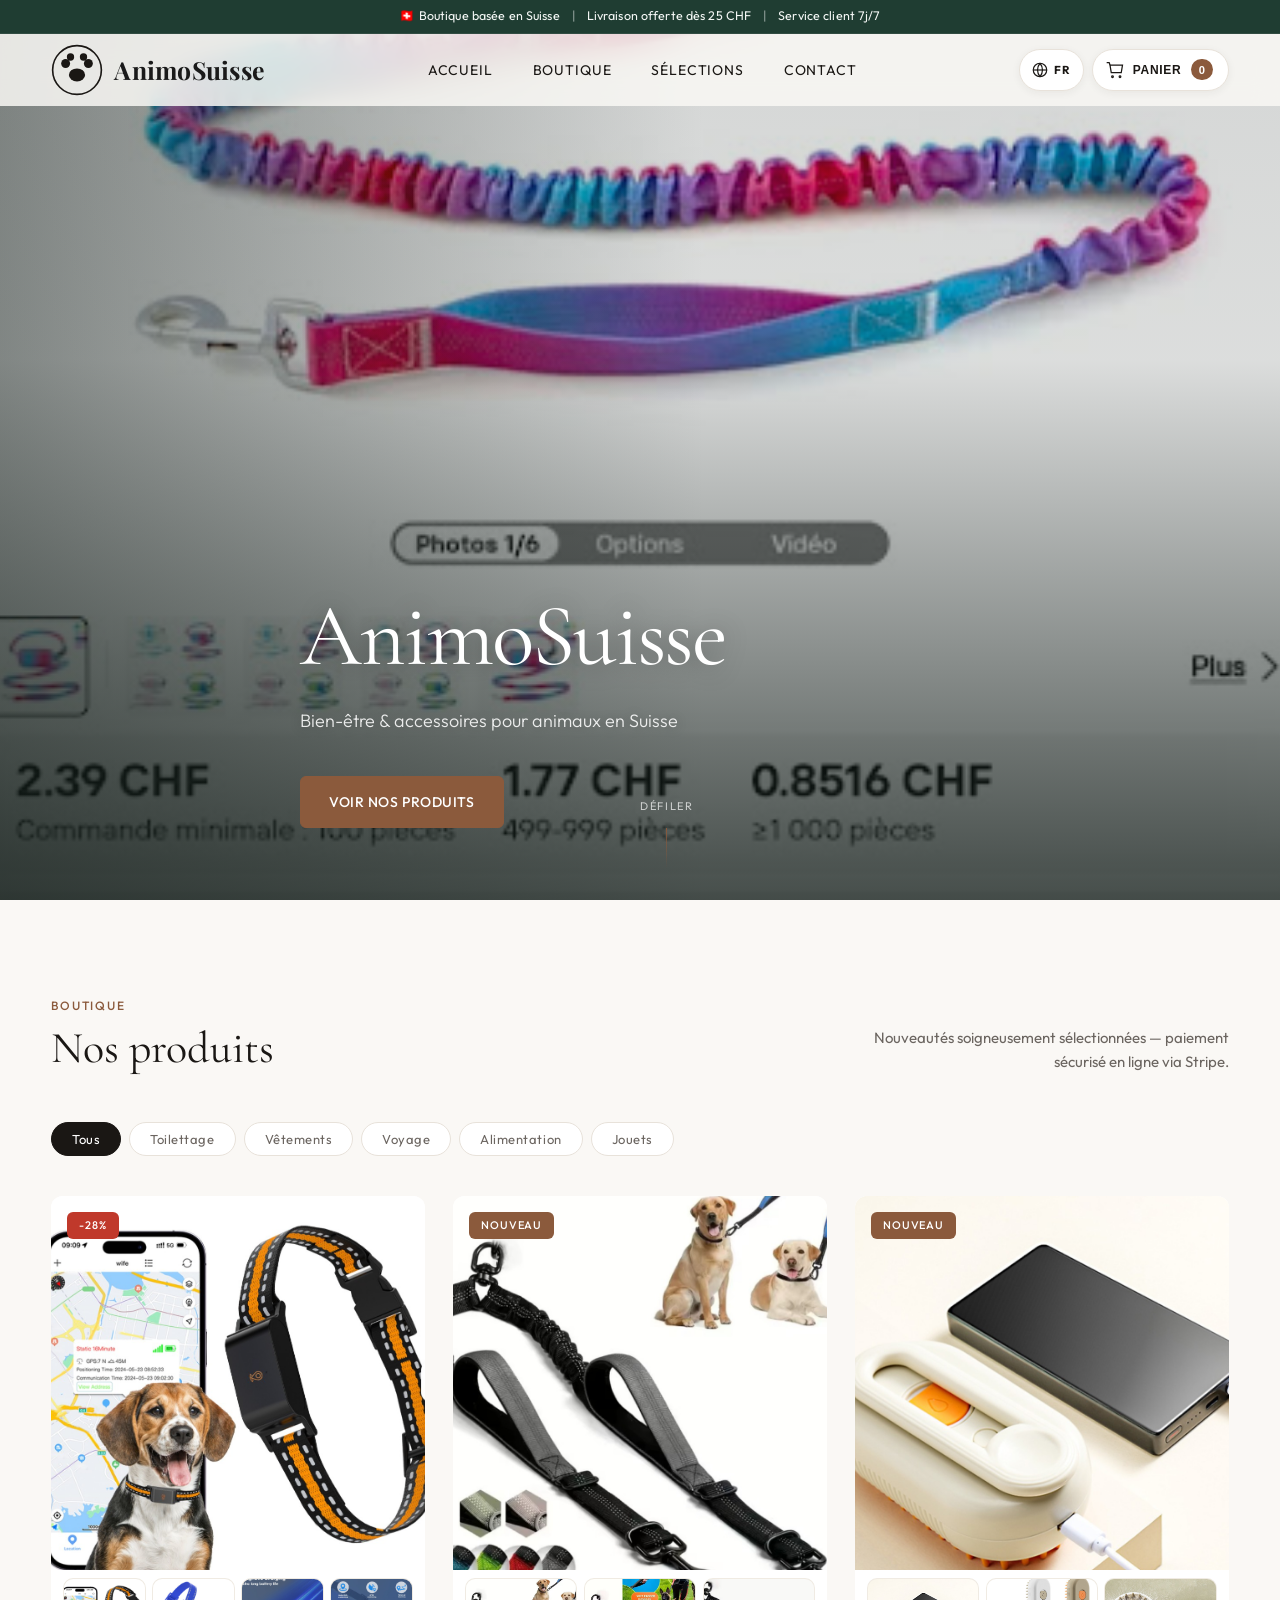
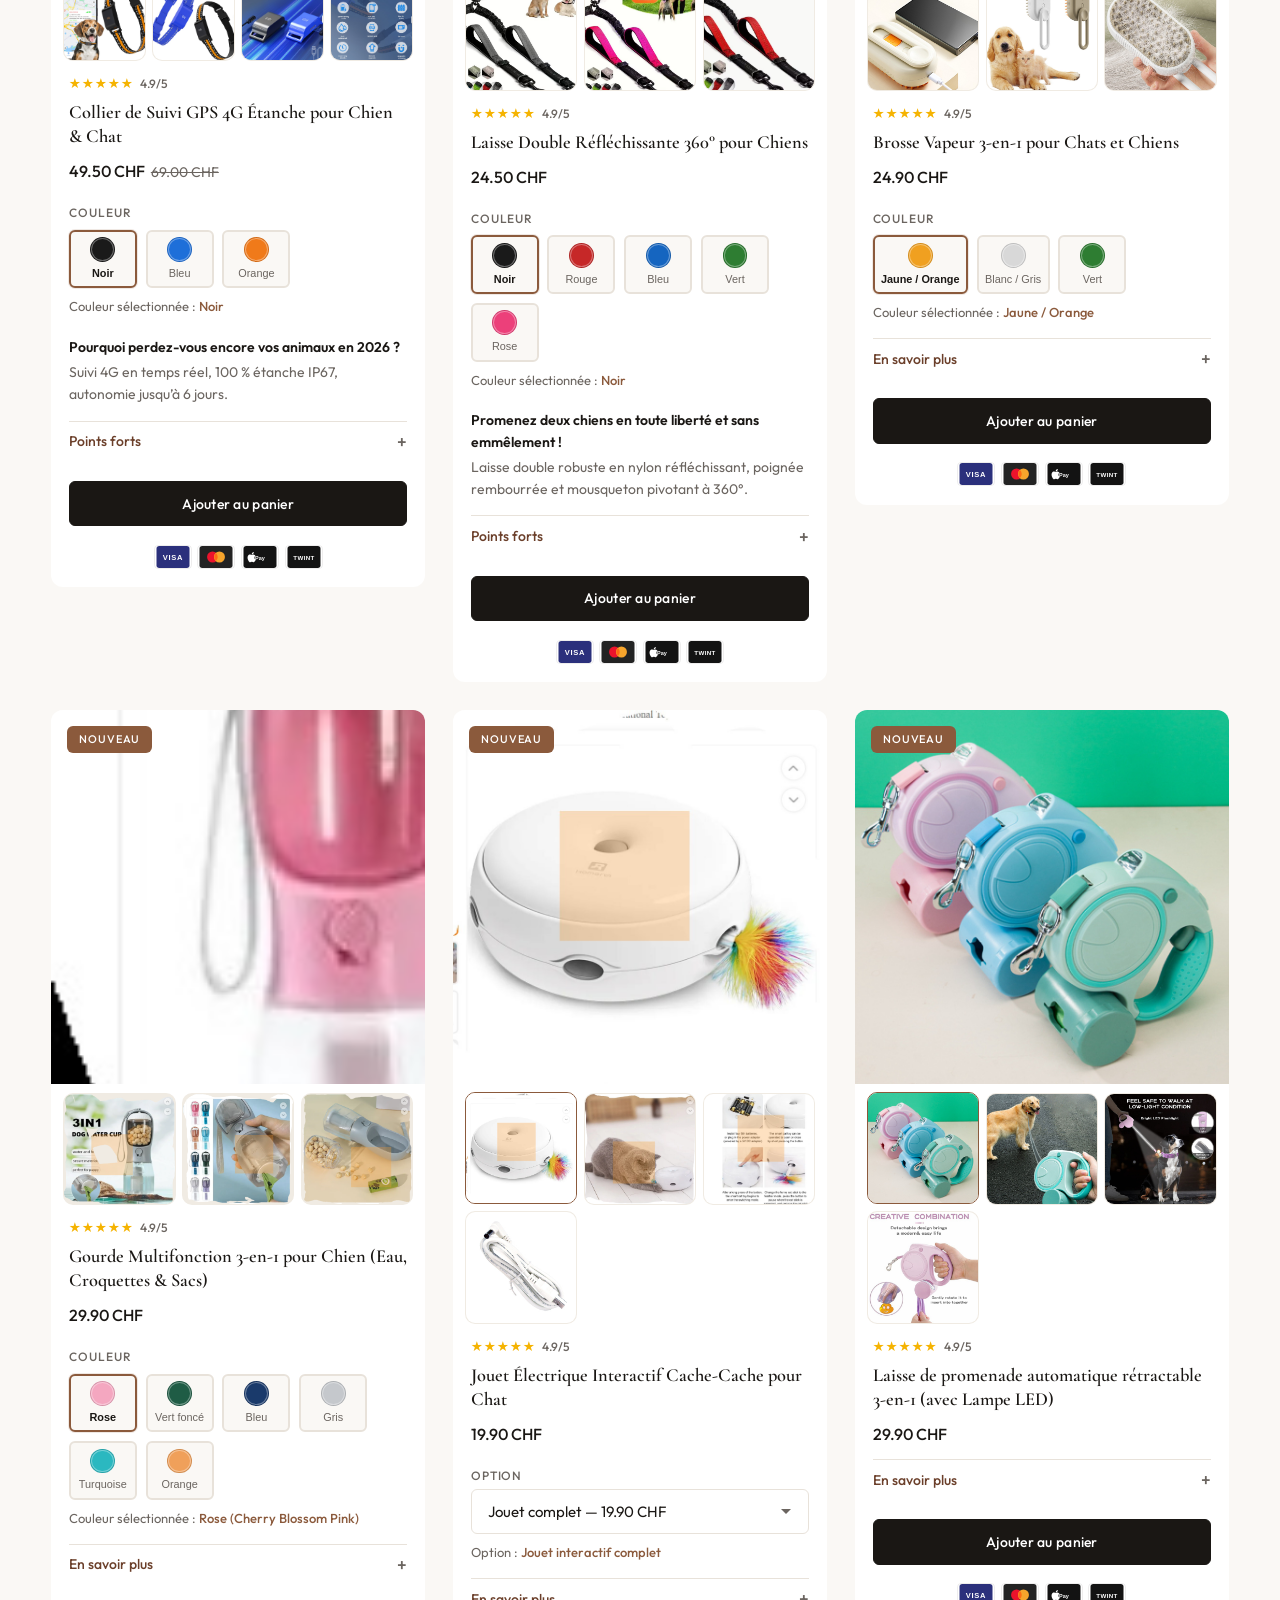
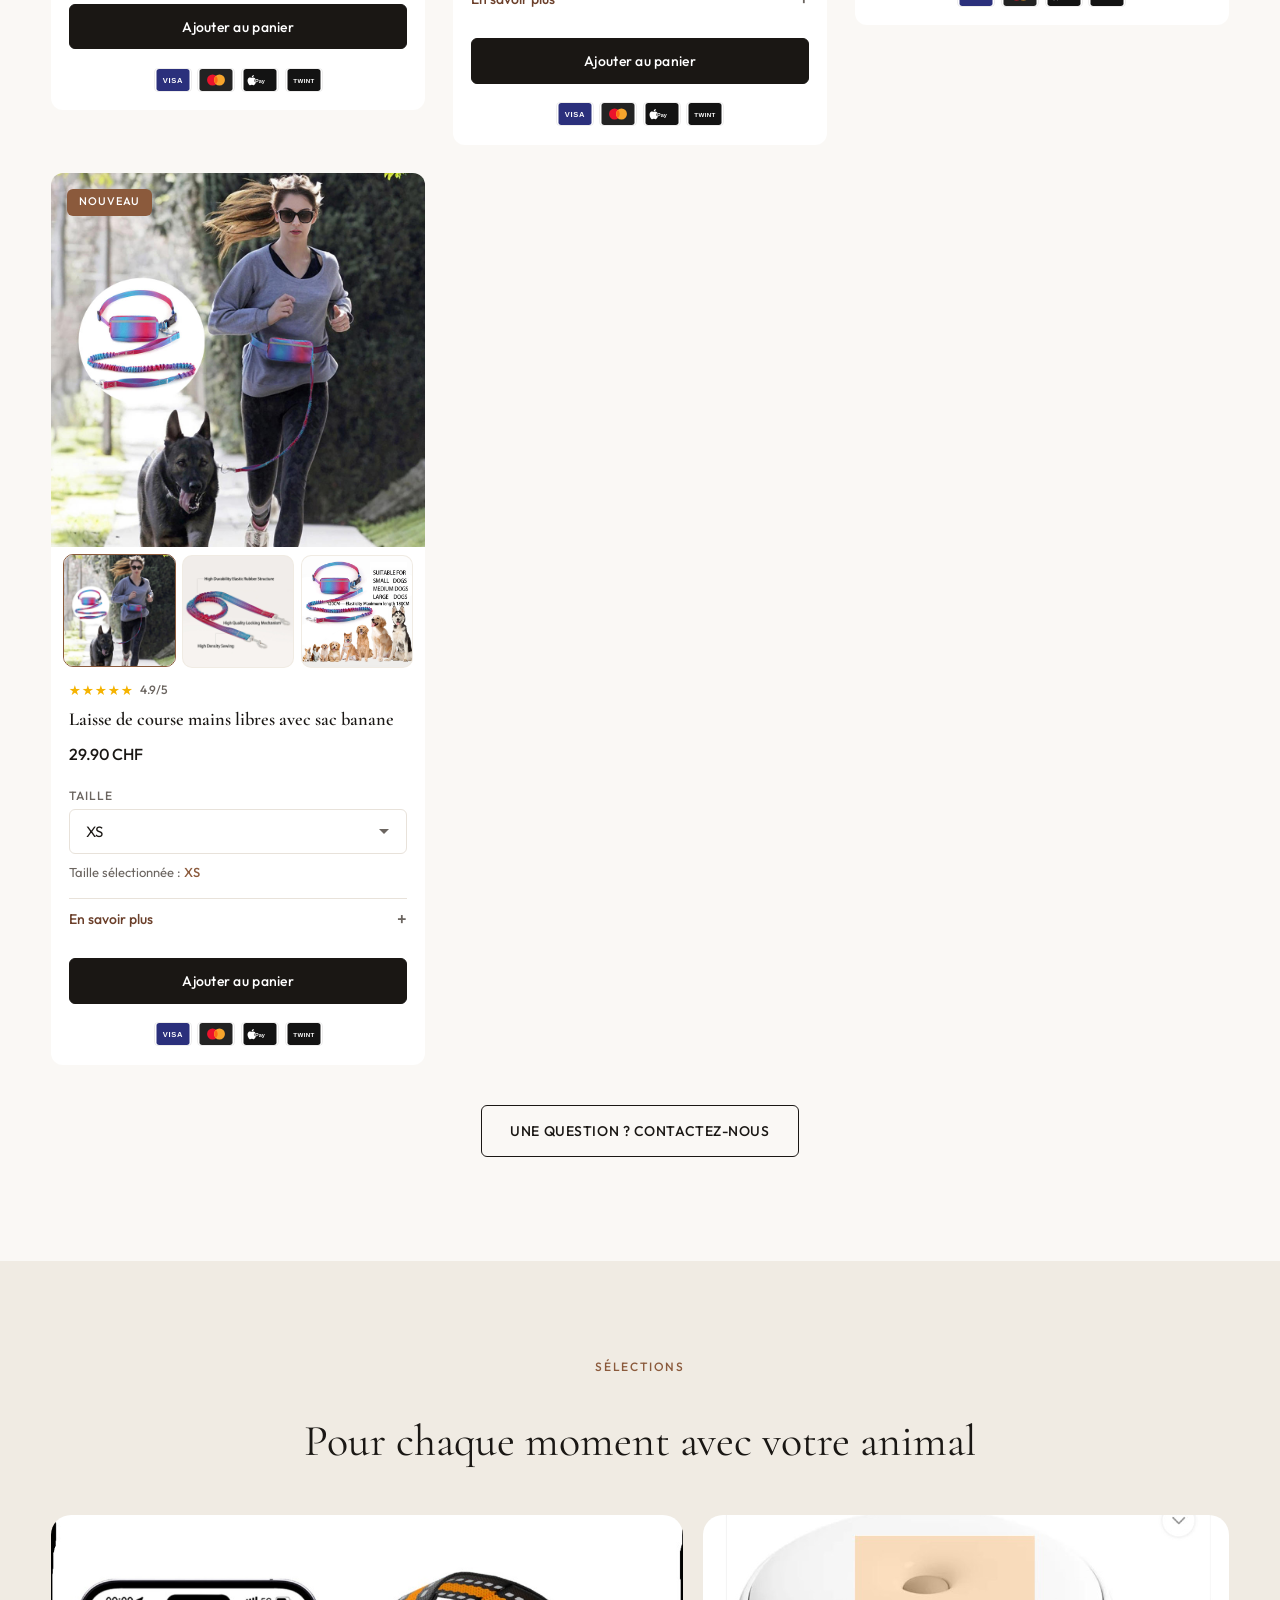
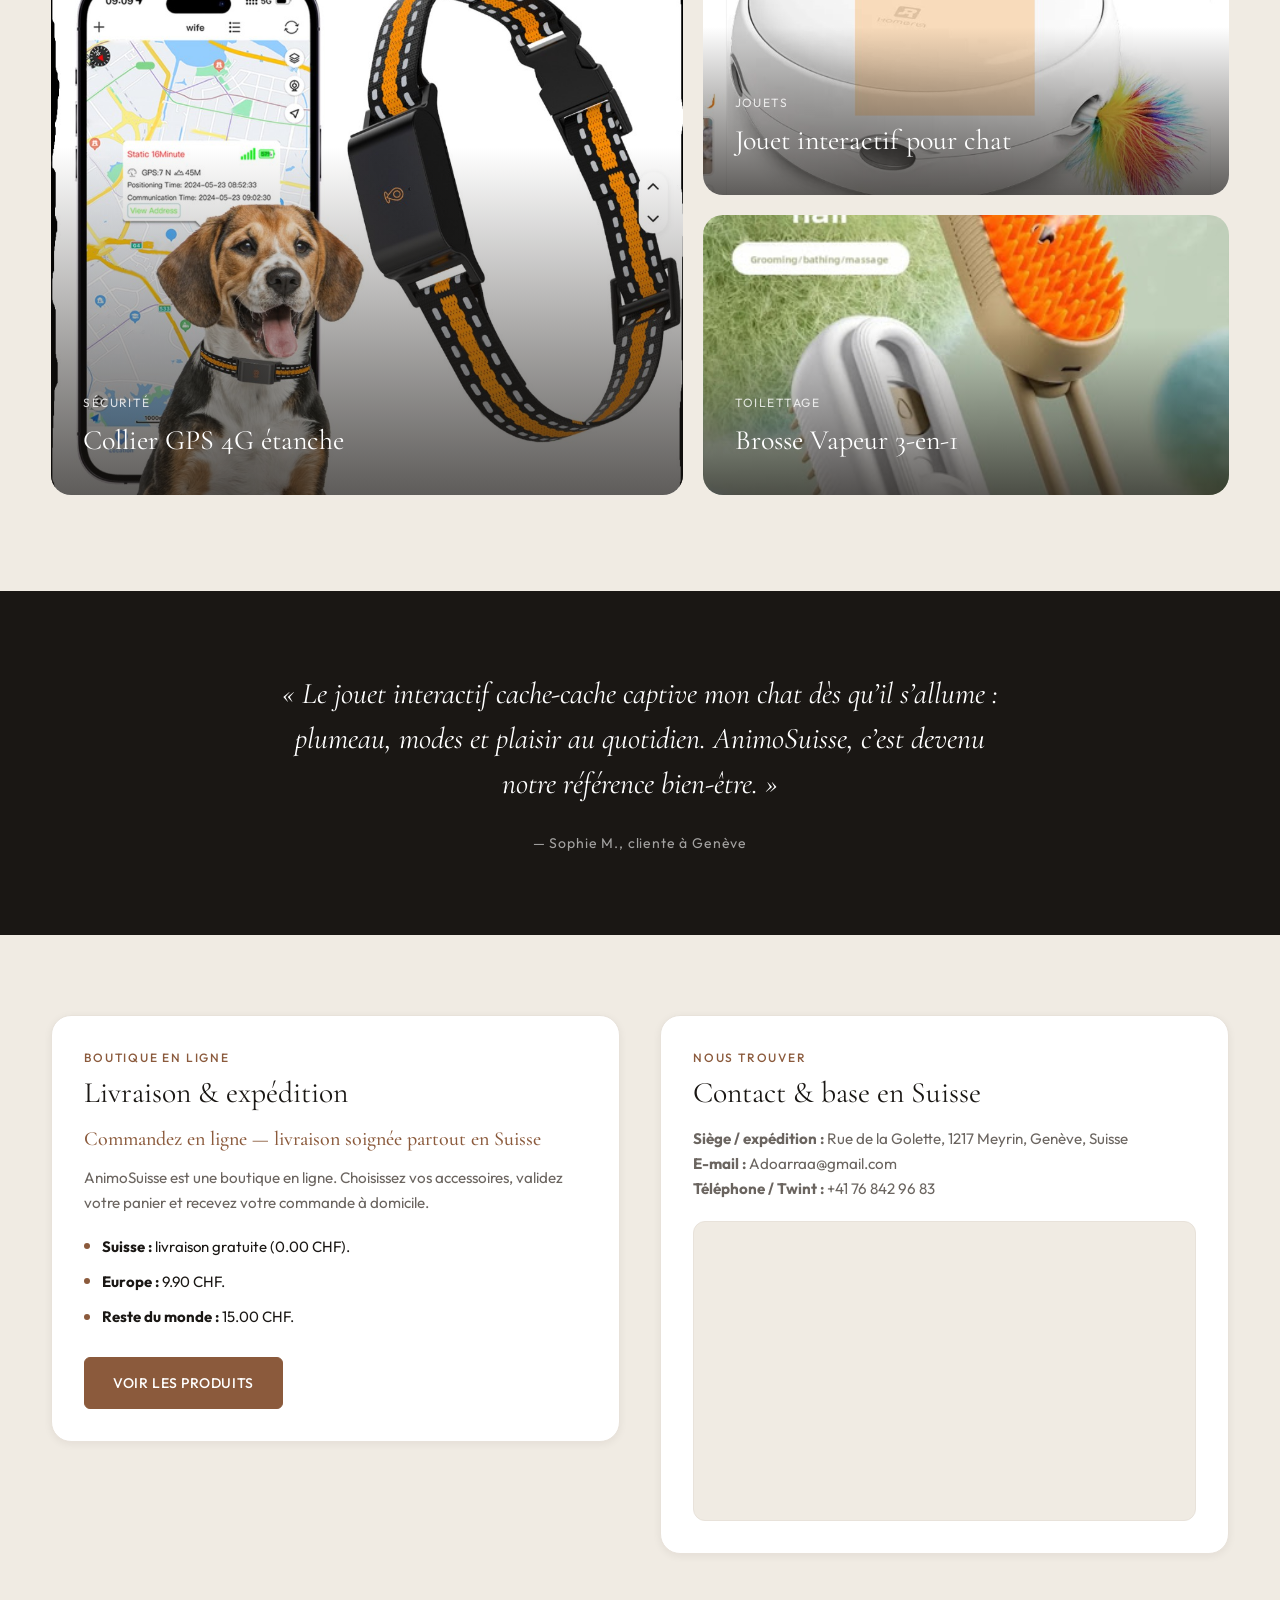
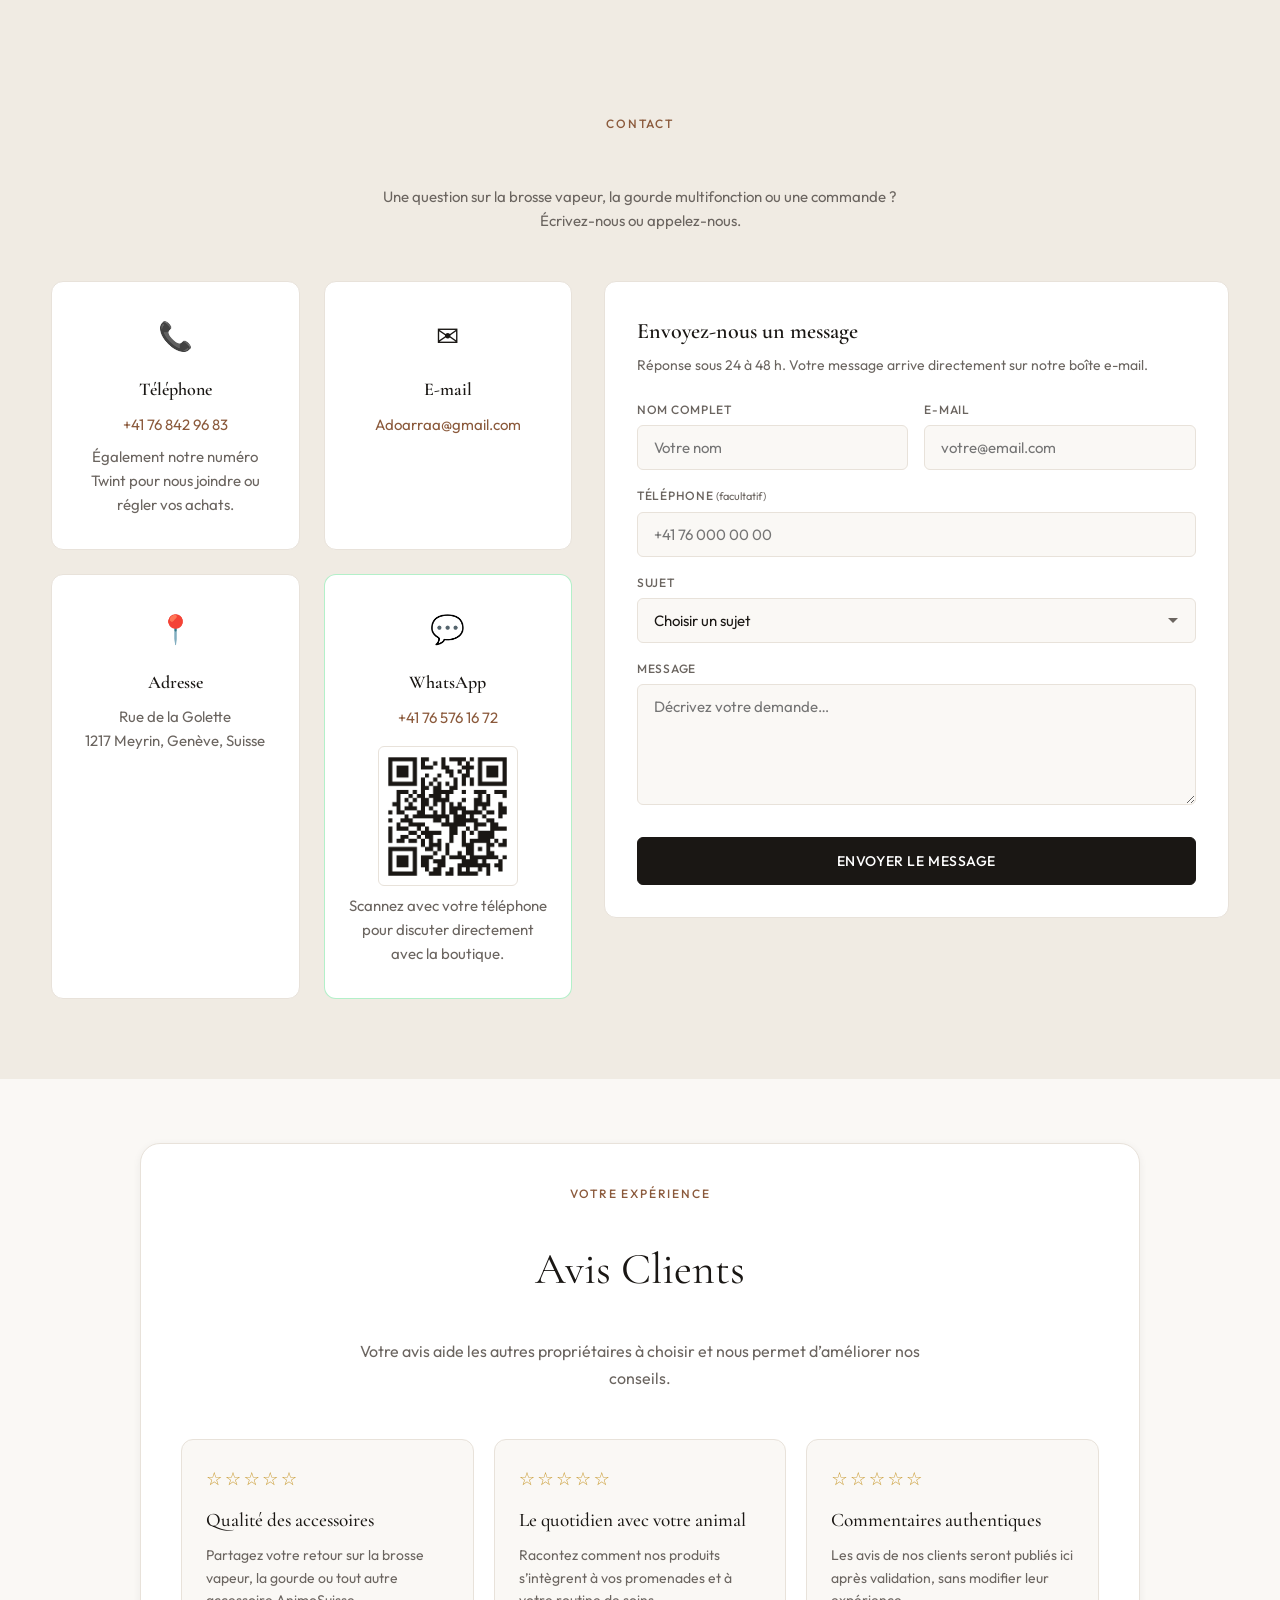
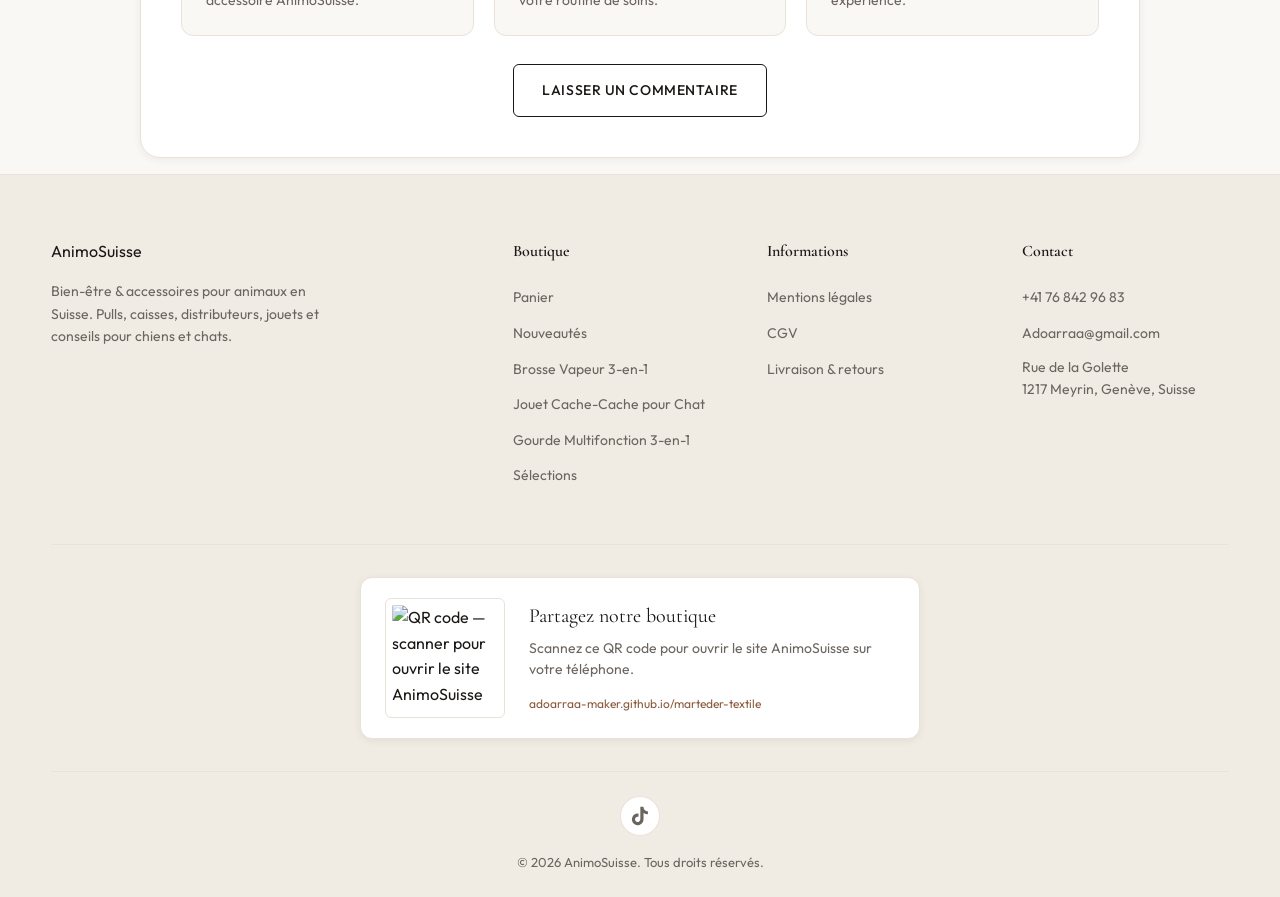
==== commit 020091dc: "Mettre a jour les images et pastilles de la brosse vapeur. Co-authored-by: Cursor <cursoragent@curso" ====
--- a/index.html
+++ b/index.html
@@ -12,7 +12,7 @@
       "@context": "https://schema.org/",
       "@type": "Product",
       "name": "Brosse Vapeur 3-en-1 pour Chats et Chiens",
-      "image": "images/hero-brosse-vapeur.png",
+      "image": "images/brosse-vapeur-jaune-orange.png",
       "description": "Brosse Vapeur 3-en-1 AnimoSuisse pour un toilettage doux, une fourrure brillante et moins de poils à la maison.",
       "brand": { "@type": "Brand", "name": "AnimoSuisse" },
       "offers": { "@type": "Offer", "priceCurrency": "CHF", "price": "24.90", "availability": "https://schema.org/InStock", "url": "#articles" }
@@ -81,7 +81,7 @@
   <link rel="preconnect" href="https://fonts.googleapis.com">
   <link rel="preconnect" href="https://fonts.gstatic.com" crossorigin>
   <link href="https://fonts.googleapis.com/css2?family=Cormorant+Garamond:ital,wght@0,400;0,600;1,400&family=Outfit:wght@300;400;500;600&family=Playfair+Display:wght@600;700&display=swap" rel="stylesheet">
-  <link rel="stylesheet" href="css/styles.css?v=20260805-laisse-double">
+  <link rel="stylesheet" href="css/styles.css?v=20260805-brosse-imgs">
 </head>
 <body>
   <div class="site-announce" role="region" aria-label="Annonces boutique">
@@ -496,7 +496,7 @@
 
           <!-- Brosse Vapeur 3-en-1 -->
           <article
-            class="product-card product-card--compact"
+            class="product-card product-card--thumbs product-card--compact product-card--brosse-vapeur"
             data-category="toilettage"
             data-product-id="brosse-vapeur"
             data-product-name="Brosse Vapeur 3-en-1 pour Chats et Chiens"
@@ -507,15 +507,25 @@
           >
             <div class="product-image-wrap">
               <img
-                class="product-image product-image--brosse-crop"
-                src="images/hero-brosse-vapeur.png"
+                class="product-image"
+                src="images/brosse-vapeur-jaune-orange.png"
                 alt="Brosse Vapeur 3-en-1 pour Chats et Chiens — AnimoSuisse"
                 data-product-main
                 loading="lazy"
                 decoding="async"
-                onerror="this.onerror=null;this.src='images/produit-brosse-vapeur.jpg'"
               >
               <span class="product-badge new">Nouveau</span>
+            </div>
+            <div class="product-thumbs" role="listbox" aria-label="Vues de la brosse vapeur 3-en-1">
+              <button type="button" class="product-thumb active" role="option" aria-selected="true" data-thumb-src="images/brosse-vapeur-jaune-orange.png" data-thumb-alt="Brosse vapeur — coloris jaune / orange en charge">
+                <img src="images/brosse-vapeur-jaune-orange.png" alt="" loading="lazy">
+              </button>
+              <button type="button" class="product-thumb" role="option" aria-selected="false" data-thumb-src="images/brosse-vapeur-blanc-gris.png" data-thumb-alt="Brosse vapeur — coloris blanc / gris avec chien et chat">
+                <img src="images/brosse-vapeur-blanc-gris.png" alt="" loading="lazy">
+              </button>
+              <button type="button" class="product-thumb" role="option" aria-selected="false" data-thumb-src="images/brosse-vapeur-detail.png" data-thumb-alt="Brosse vapeur — détail poils collectés">
+                <img src="images/brosse-vapeur-detail.png" alt="" loading="lazy">
+              </button>
             </div>
             <div class="product-info">
               <p class="product-rating" aria-label="Note 4,9 sur 5">
@@ -534,7 +544,7 @@
                     aria-selected="true"
                     data-color-key="jaune-orange"
                     data-color-label="Jaune / Orange"
-                    data-color-image="images/hero-brosse-vapeur.png"
+                    data-color-image="images/brosse-vapeur-jaune-orange.png"
                     data-supplier-variant="Jaune / Orange"
                     title="Jaune / Orange"
                     style="--swatch:#f0a020"
@@ -546,7 +556,7 @@
                     aria-selected="false"
                     data-color-key="blanc-gris"
                     data-color-label="Blanc / Gris"
-                    data-color-image="images/produit-brosse-vapeur.jpg"
+                    data-color-image="images/brosse-vapeur-blanc-gris.png"
                     data-supplier-variant="Blanc / Gris"
                     title="Blanc / Gris"
                     style="--swatch:#d8d8d8"
@@ -558,7 +568,7 @@
                     aria-selected="false"
                     data-color-key="vert"
                     data-color-label="Vert"
-                    data-color-image="images/brosse-spray.jpg"
+                    data-color-image="images/hero-brosse-vapeur.png"
                     data-supplier-variant="Vert"
                     title="Vert"
                     style="--swatch:#2e7d32"
@@ -1390,7 +1400,7 @@
   </button>
 
   <script src="js/stripe-config.js?v=20260803-cart-live"></script>
-  <script src="js/main.js?v=20260805-brosse-colors"></script>
+  <script src="js/main.js?v=20260805-brosse-imgs"></script>
   <script src="js/i18n-translate.js?v=101"></script>
   <script src="https://translate.google.com/translate_a/element.js?cb=googleTranslateElementInit"></script>
 </body>
--- a/css/styles.css
+++ b/css/styles.css
@@ -907,6 +907,27 @@
 }
 
 .product-card--laisse-double .product-thumbs {
+  grid-template-columns: repeat(3, 1fr);
+}
+
+/* Recadrage brosse vapeur : masque bordures noires / bandes de capture */
+.product-card--brosse-vapeur .product-image-wrap {
+  background: #fff;
+}
+
+.product-card--brosse-vapeur .product-image,
+.product-card--brosse-vapeur .product-thumb img {
+  object-fit: cover;
+  object-position: center center;
+  transform: scale(1.18);
+  transform-origin: center center;
+}
+
+.product-card--brosse-vapeur:hover .product-image {
+  transform: scale(1.24);
+}
+
+.product-card--brosse-vapeur .product-thumbs {
   grid-template-columns: repeat(3, 1fr);
 }
 
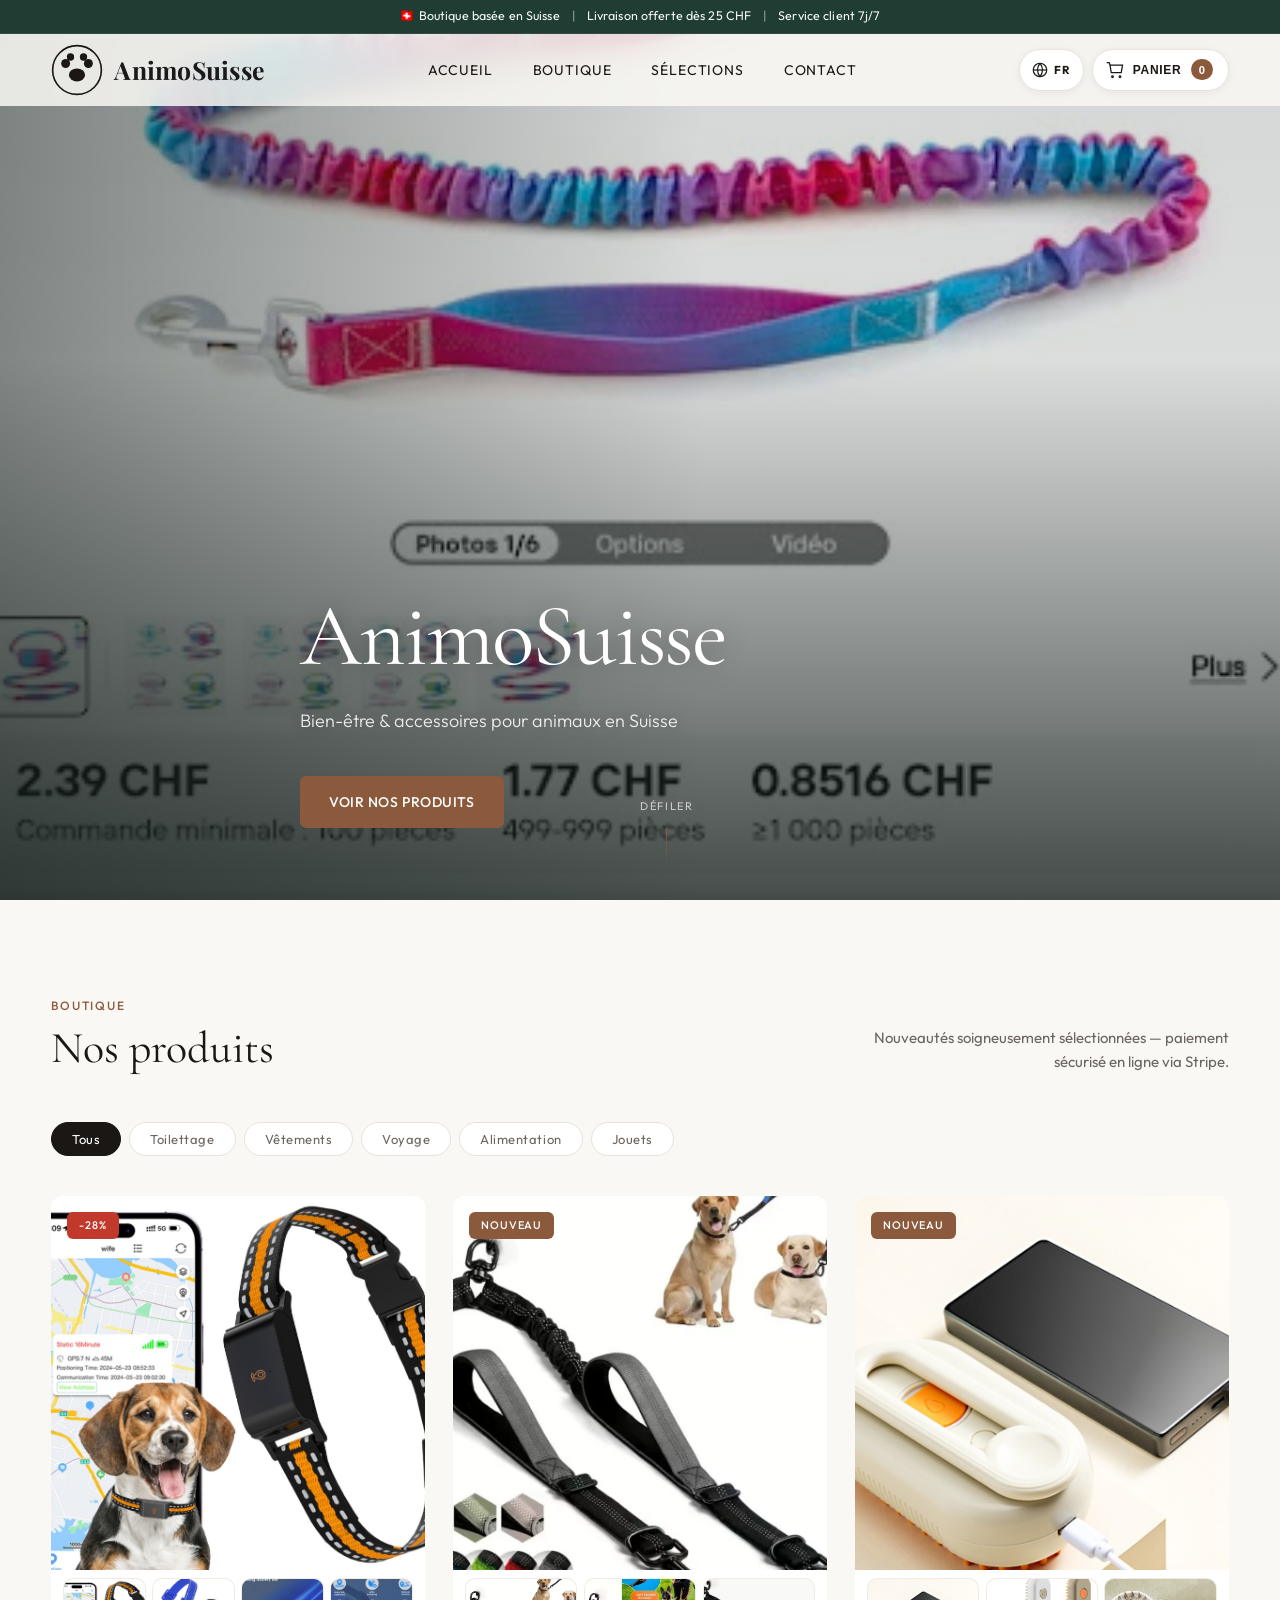
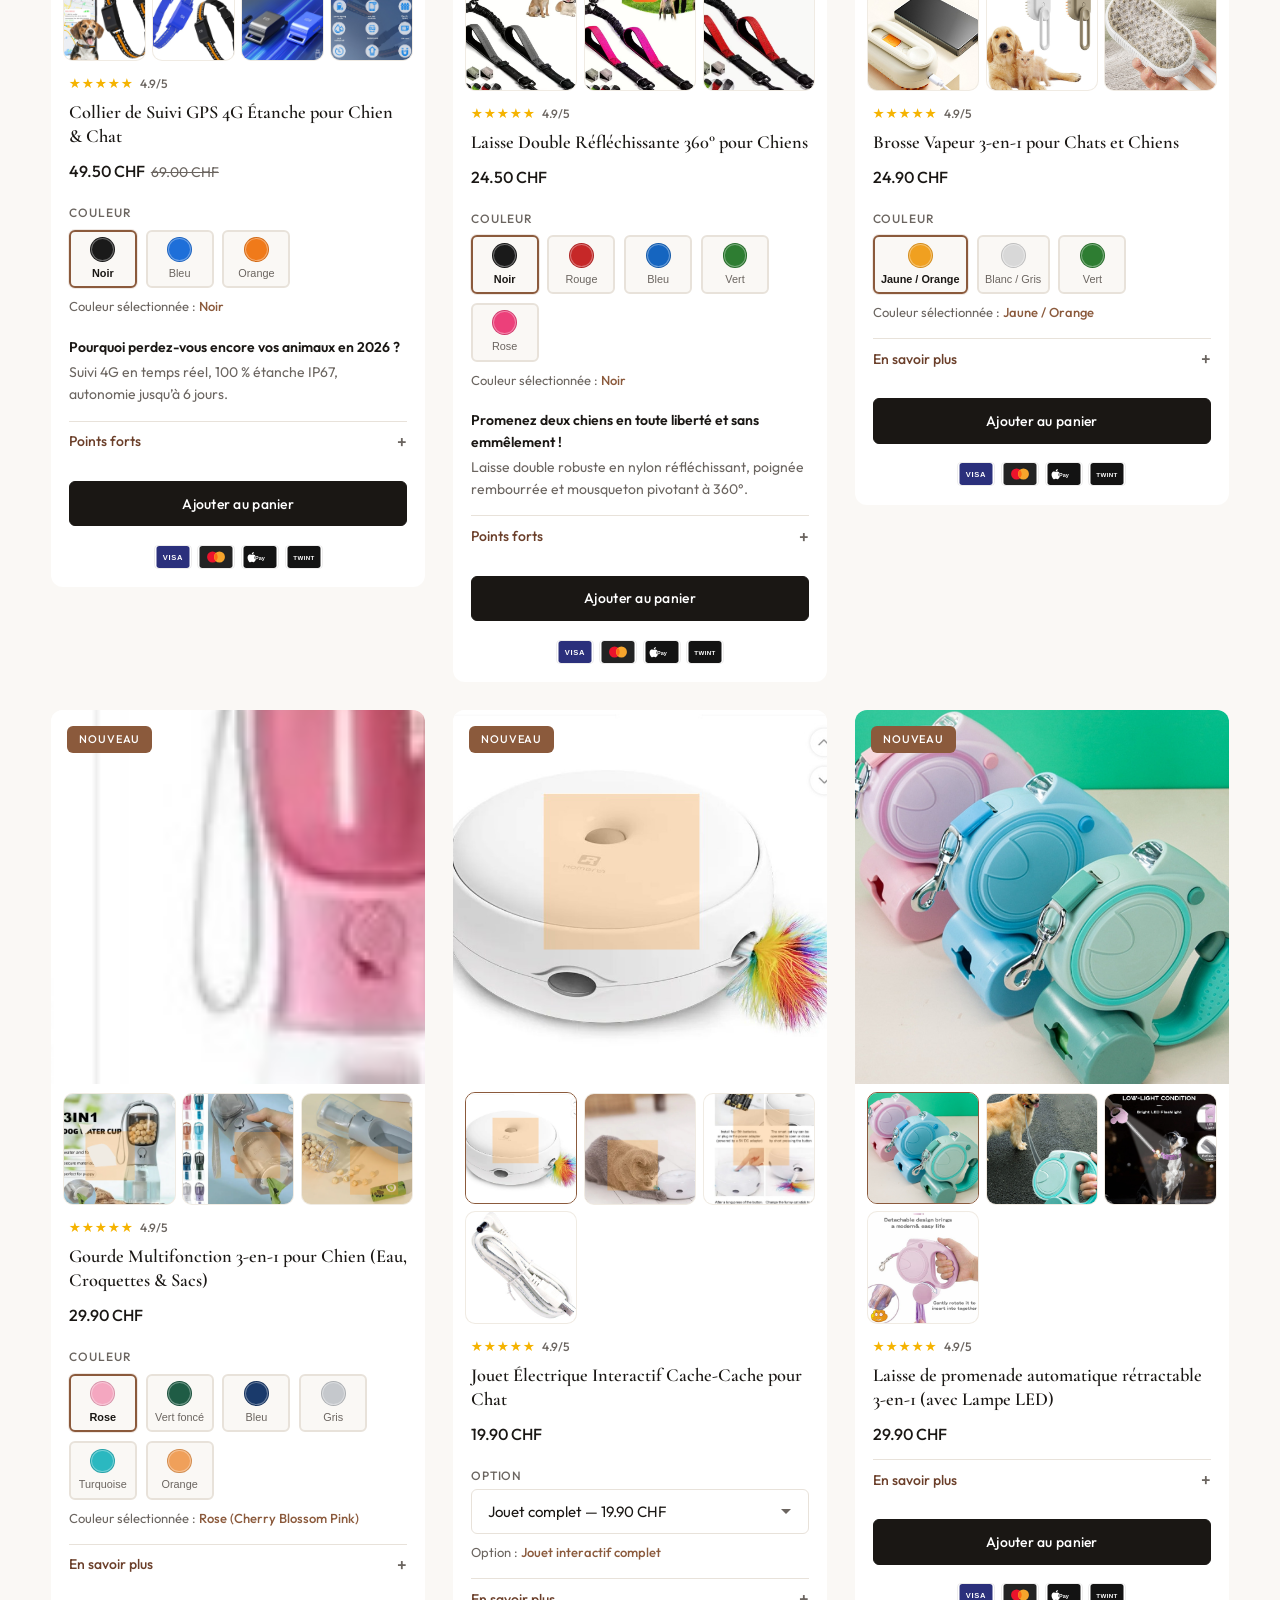
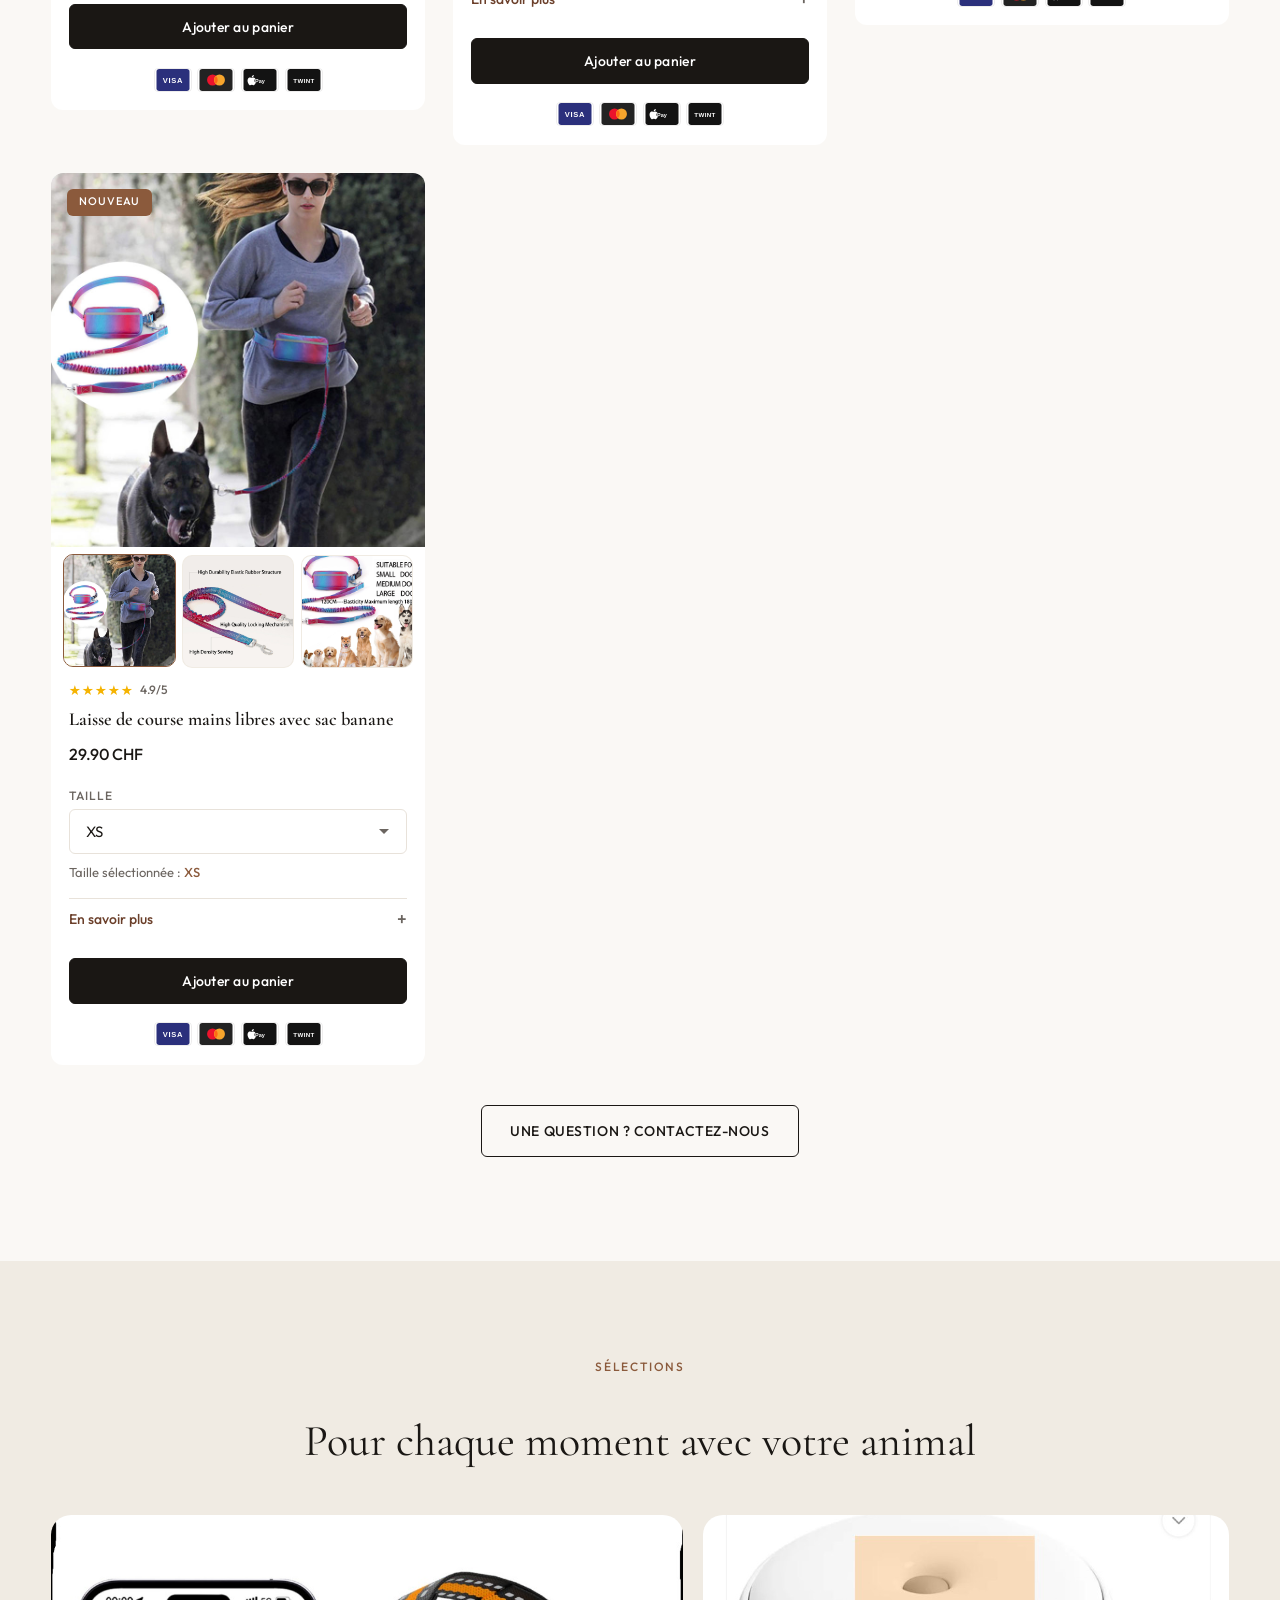
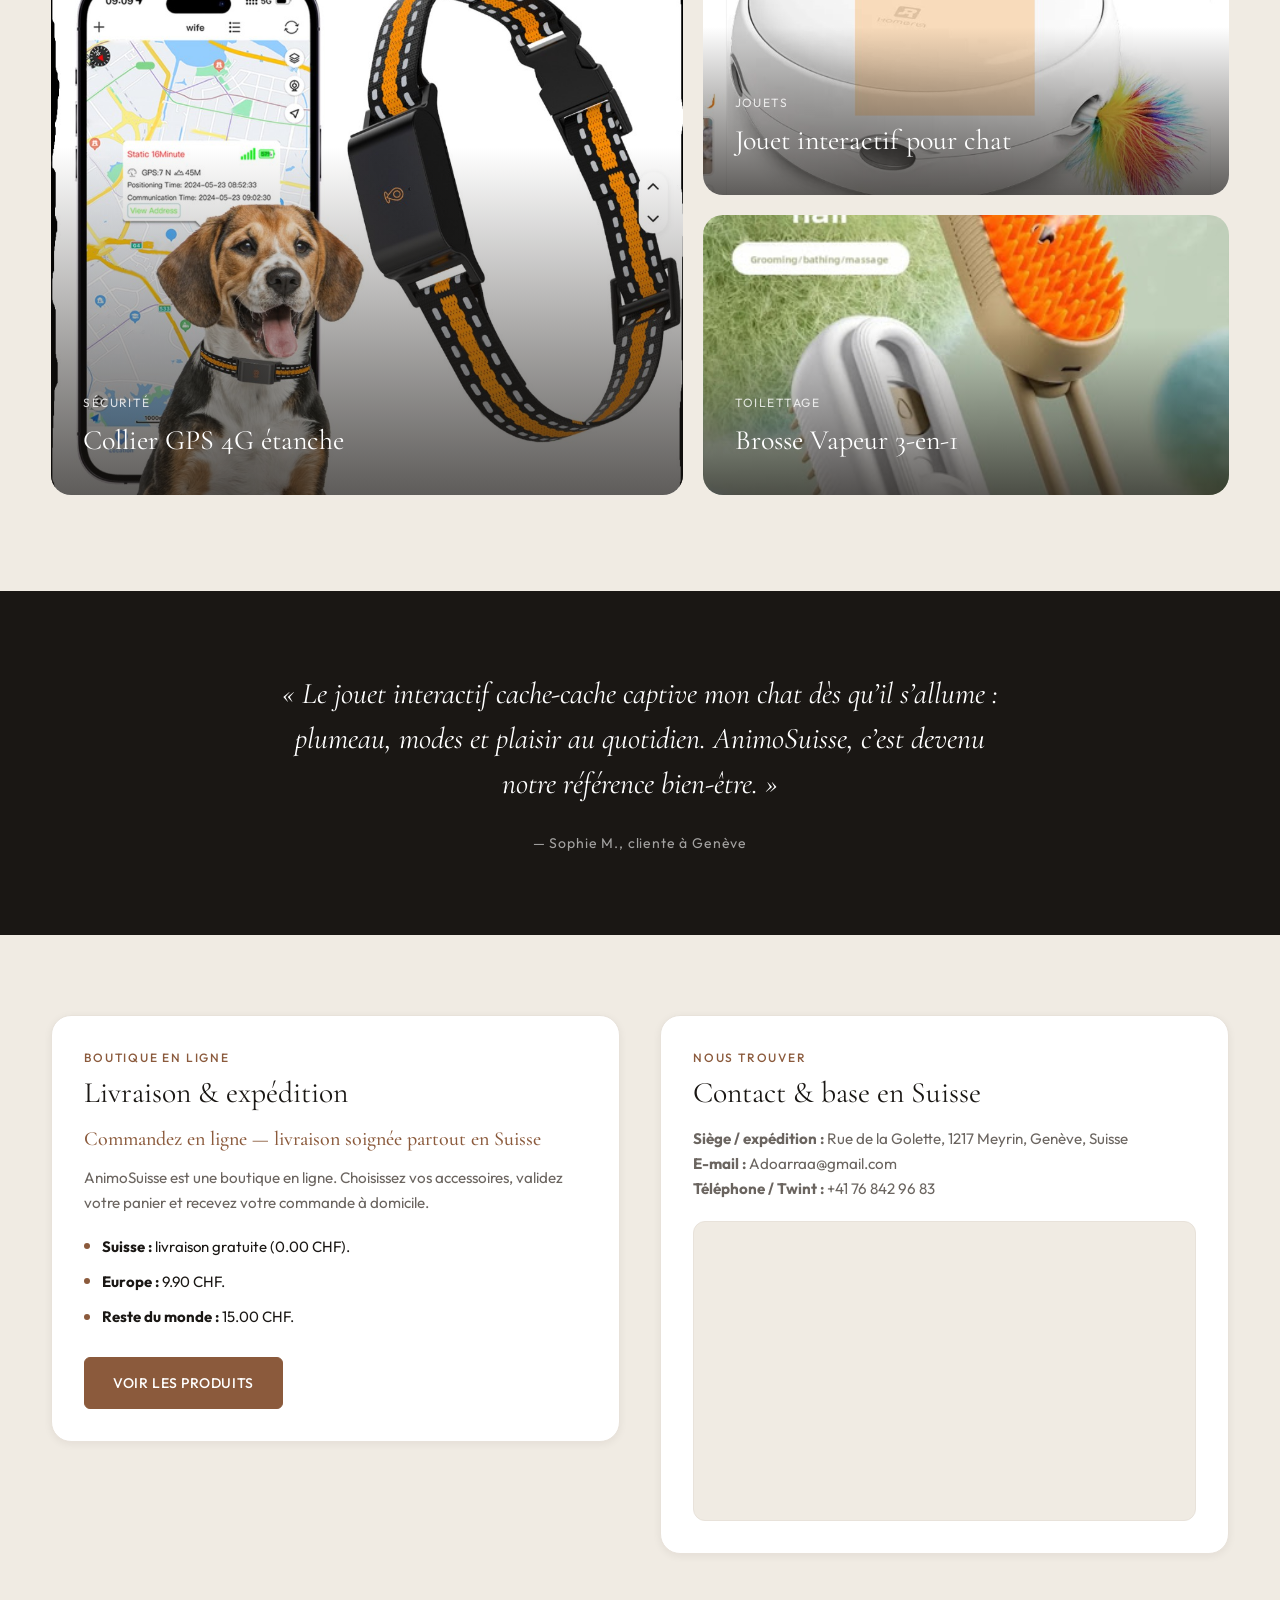
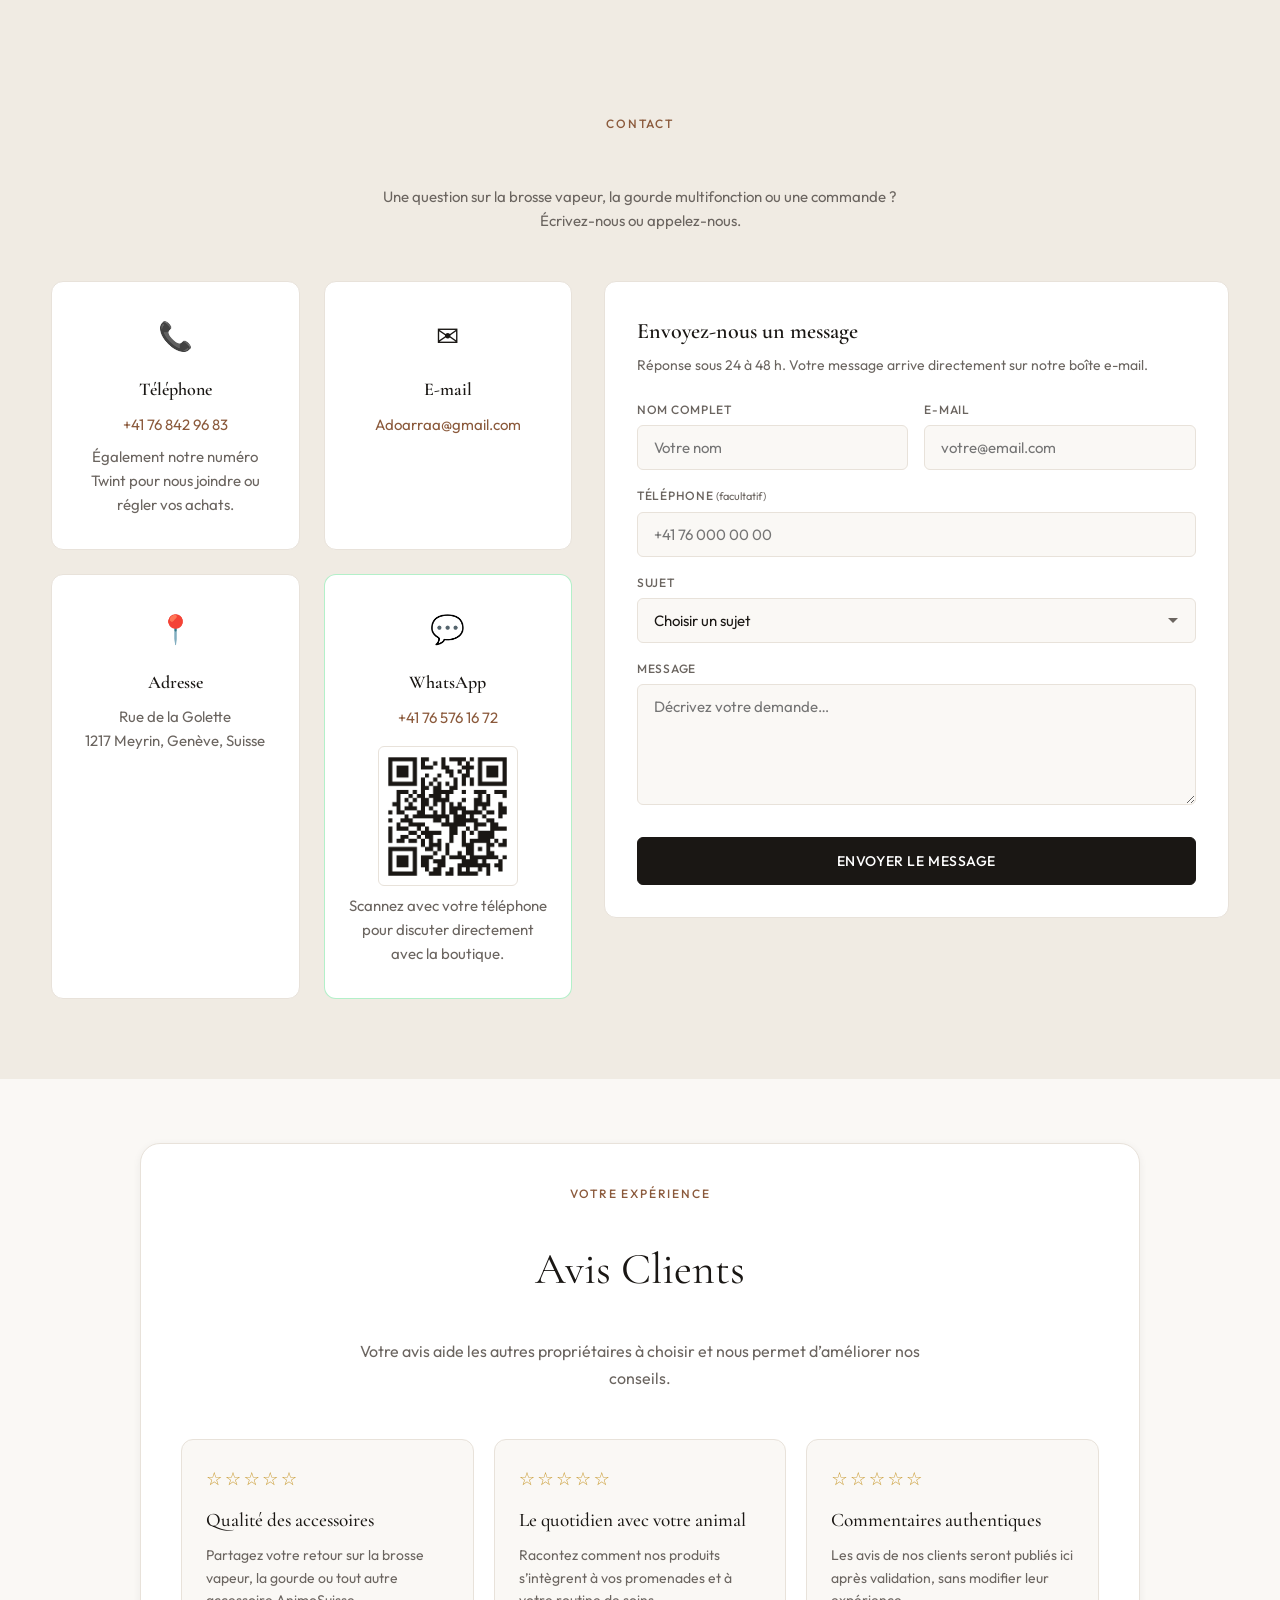
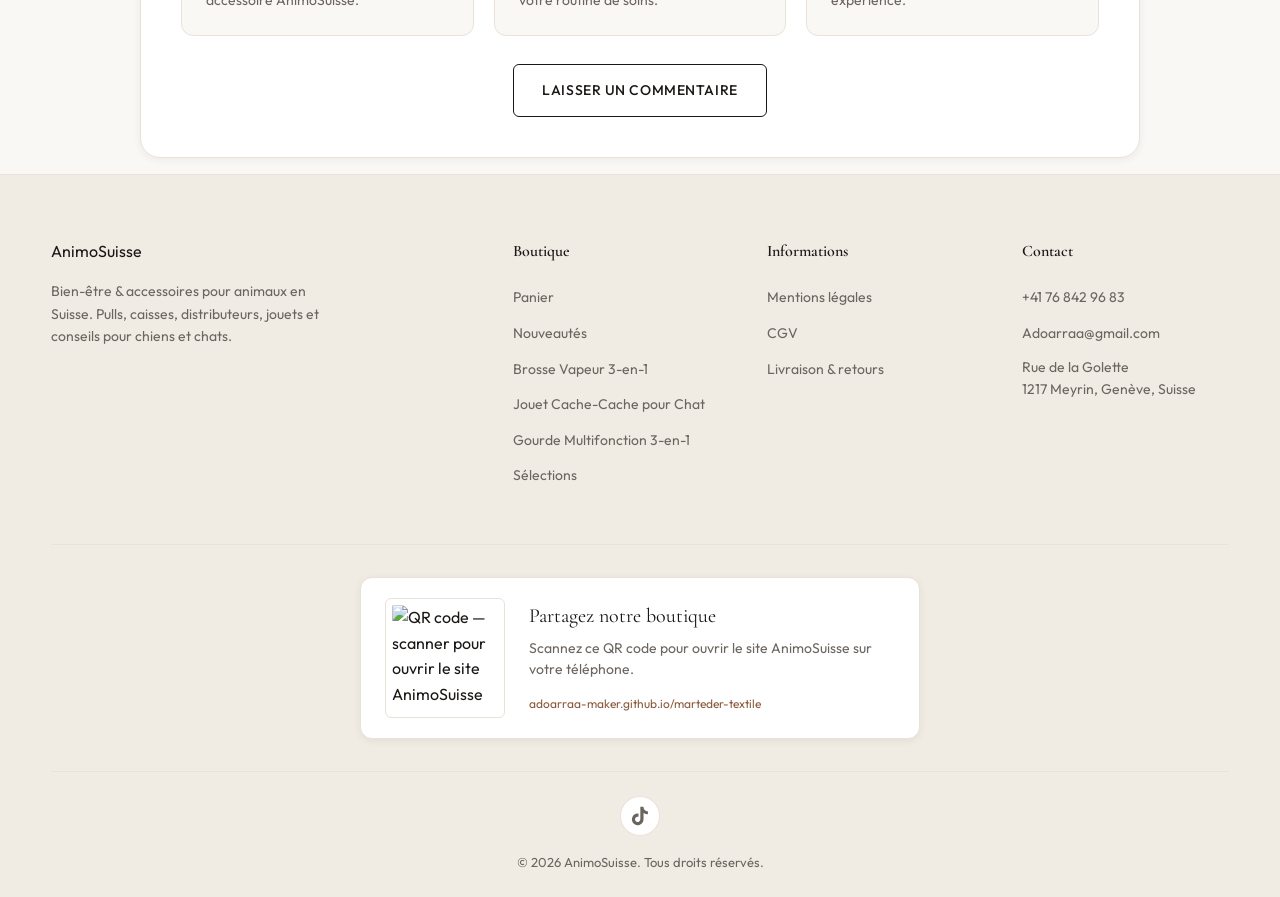
==== commit a072b4b2: "Ameliorer le recadrage images et la galerie zoom avec navigation. Co-authored-by: Cursor <cursoragen" ====
--- a/index.html
+++ b/index.html
@@ -81,7 +81,7 @@
   <link rel="preconnect" href="https://fonts.googleapis.com">
   <link rel="preconnect" href="https://fonts.gstatic.com" crossorigin>
   <link href="https://fonts.googleapis.com/css2?family=Cormorant+Garamond:ital,wght@0,400;0,600;1,400&family=Outfit:wght@300;400;500;600&family=Playfair+Display:wght@600;700&display=swap" rel="stylesheet">
-  <link rel="stylesheet" href="css/styles.css?v=20260805-brosse-imgs">
+  <link rel="stylesheet" href="css/styles.css?v=20260805-gallery-zoom">
 </head>
 <body>
   <div class="site-announce" role="region" aria-label="Annonces boutique">
@@ -1399,8 +1399,28 @@
     ▲
   </button>
 
+  <div
+    class="product-lightbox marteder-lightbox"
+    id="productLightbox"
+    hidden
+    aria-hidden="true"
+    role="dialog"
+    aria-modal="true"
+    aria-label="Galerie zoom produit"
+  >
+    <div class="marteder-lightbox-backdrop" data-product-lightbox-close tabindex="-1"></div>
+    <div class="marteder-lightbox-dialog product-lightbox-dialog">
+      <button type="button" class="marteder-lightbox-close" data-product-lightbox-close aria-label="Fermer">×</button>
+      <button type="button" class="marteder-lightbox-nav marteder-lightbox-prev" data-product-lightbox-prev aria-label="Image précédente" hidden>‹</button>
+      <button type="button" class="marteder-lightbox-nav marteder-lightbox-next" data-product-lightbox-next aria-label="Image suivante" hidden>›</button>
+      <img id="productLightboxImage" class="marteder-lightbox-image" src="" alt="">
+      <p id="productLightboxCaption" class="marteder-lightbox-caption"></p>
+      <p id="productLightboxCounter" class="product-lightbox-counter" hidden></p>
+    </div>
+  </div>
+
   <script src="js/stripe-config.js?v=20260803-cart-live"></script>
-  <script src="js/main.js?v=20260805-brosse-imgs"></script>
+  <script src="js/main.js?v=20260805-gallery-zoom"></script>
   <script src="js/i18n-translate.js?v=101"></script>
   <script src="https://translate.google.com/translate_a/element.js?cb=googleTranslateElementInit"></script>
 </body>
--- a/css/styles.css
+++ b/css/styles.css
@@ -827,7 +827,7 @@
   position: relative;
   aspect-ratio: 1 / 1;
   overflow: hidden;
-  background: var(--color-bg-alt);
+  background: #fff;
 }
 
 .product-image {
@@ -836,19 +836,43 @@
   object-fit: cover;
   object-position: center;
   transition: transform 0.6s ease;
-}
-
-/* Recadrage collier GPS : masque bordures noires / bandes de capture */
-.product-card--collier-gps .product-image-wrap {
-  background: #fff;
+  cursor: zoom-in;
+}
+
+/* Recadrage net pour photos avec bordures / bandes (tous produits concernés) */
+.product-card--thumbs .product-image,
+.product-card--thumbs .product-thumb img,
+.product-card--collier-gps .product-image,
+.product-card--collier-gps .product-thumb img,
+.product-card--laisse-double .product-image,
+.product-card--laisse-double .product-thumb img,
+.product-card--brosse-vapeur .product-image,
+.product-card--brosse-vapeur .product-thumb img {
+  object-fit: cover;
+  object-position: center center;
+  transform: scale(1.2);
+  transform-origin: center center;
 }
 
 .product-card--collier-gps .product-image,
 .product-card--collier-gps .product-thumb img {
-  object-fit: cover;
-  object-position: center center;
-  transform: scale(1.14);
-  transform-origin: center center;
+  transform: scale(1.28);
+}
+
+.product-card--laisse-double .product-image,
+.product-card--laisse-double .product-thumb img {
+  transform: scale(1.26);
+}
+
+.product-card--brosse-vapeur .product-image,
+.product-card--brosse-vapeur .product-thumb img {
+  transform: scale(1.22);
+}
+
+.product-card--collier-gps .product-image-wrap,
+.product-card--laisse-double .product-image-wrap,
+.product-card--brosse-vapeur .product-image-wrap {
+  background: #fff;
 }
 
 .product-card--collier-gps .product-thumbs {
@@ -885,50 +909,41 @@
   transform: scale(1.06);
 }
 
+.product-card--thumbs:hover .product-image,
 .product-card--collier-gps:hover .product-image {
-  transform: scale(1.2);
-}
-
-/* Recadrage laisse double : masque letterbox / bordures noires */
-.product-card--laisse-double .product-image-wrap {
-  background: #fff;
-}
-
-.product-card--laisse-double .product-image,
-.product-card--laisse-double .product-thumb img {
-  object-fit: cover;
-  object-position: center center;
-  transform: scale(1.22);
-  transform-origin: center center;
+  transform: scale(1.32);
 }
 
 .product-card--laisse-double:hover .product-image {
+  transform: scale(1.3);
+}
+
+.product-card--brosse-vapeur:hover .product-image {
   transform: scale(1.28);
 }
 
-.product-card--laisse-double .product-thumbs {
-  grid-template-columns: repeat(3, 1fr);
-}
-
-/* Recadrage brosse vapeur : masque bordures noires / bandes de capture */
-.product-card--brosse-vapeur .product-image-wrap {
-  background: #fff;
-}
-
-.product-card--brosse-vapeur .product-image,
-.product-card--brosse-vapeur .product-thumb img {
-  object-fit: cover;
-  object-position: center center;
-  transform: scale(1.18);
-  transform-origin: center center;
-}
-
-.product-card--brosse-vapeur:hover .product-image {
-  transform: scale(1.24);
-}
-
+.product-card--laisse-double .product-thumbs,
 .product-card--brosse-vapeur .product-thumbs {
   grid-template-columns: repeat(3, 1fr);
+}
+
+.product-lightbox-dialog {
+  width: min(960px, 100%);
+}
+
+.product-lightbox .marteder-lightbox-prev {
+  left: 0.35rem;
+}
+
+.product-lightbox .marteder-lightbox-next {
+  right: 0.35rem;
+}
+
+.product-lightbox-counter {
+  margin: 0;
+  color: rgba(255, 255, 255, 0.85);
+  font-size: 0.875rem;
+  letter-spacing: 0.04em;
 }
 
 .product-thumbs {
@@ -944,7 +959,7 @@
   border-radius: 10px;
   padding: 0;
   overflow: hidden;
-  cursor: pointer;
+  cursor: zoom-in;
   background: var(--color-bg-alt);
   aspect-ratio: 1 / 1;
   transition: border-color 0.2s ease, transform 0.2s ease;
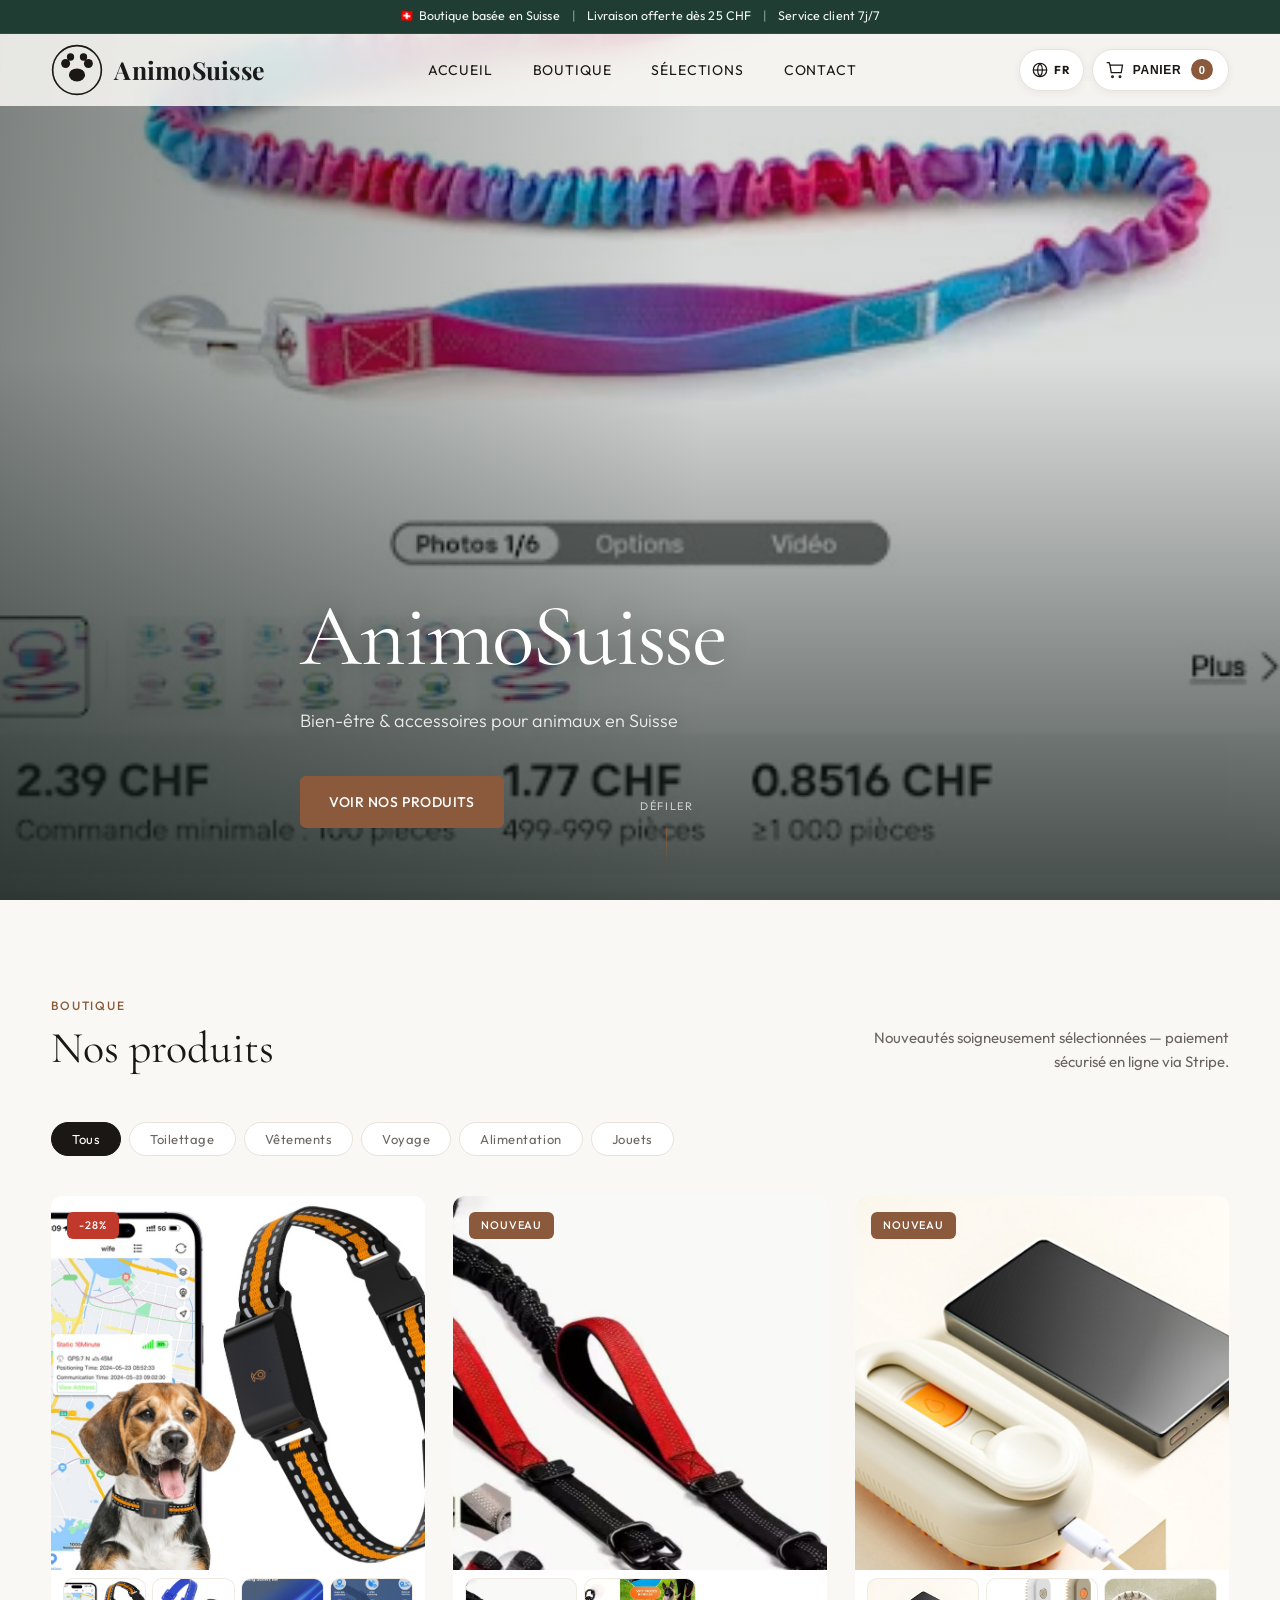
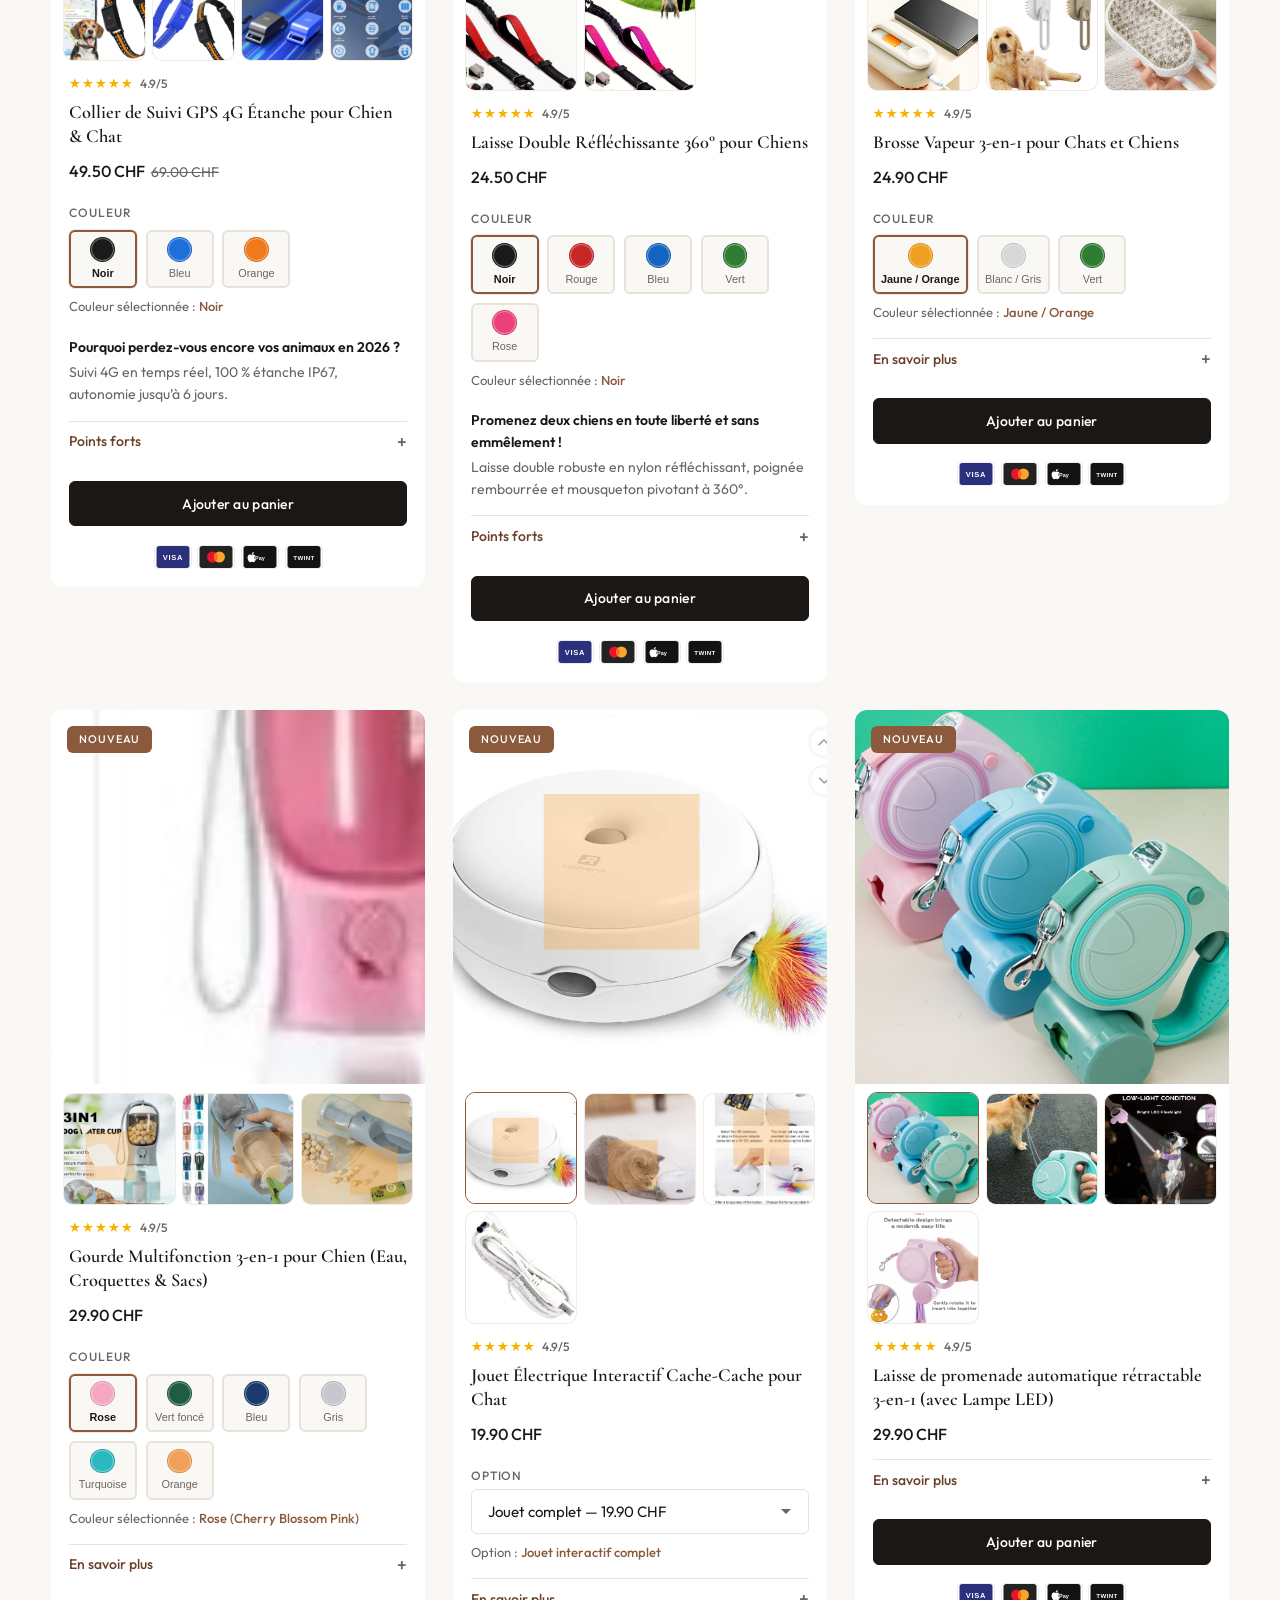
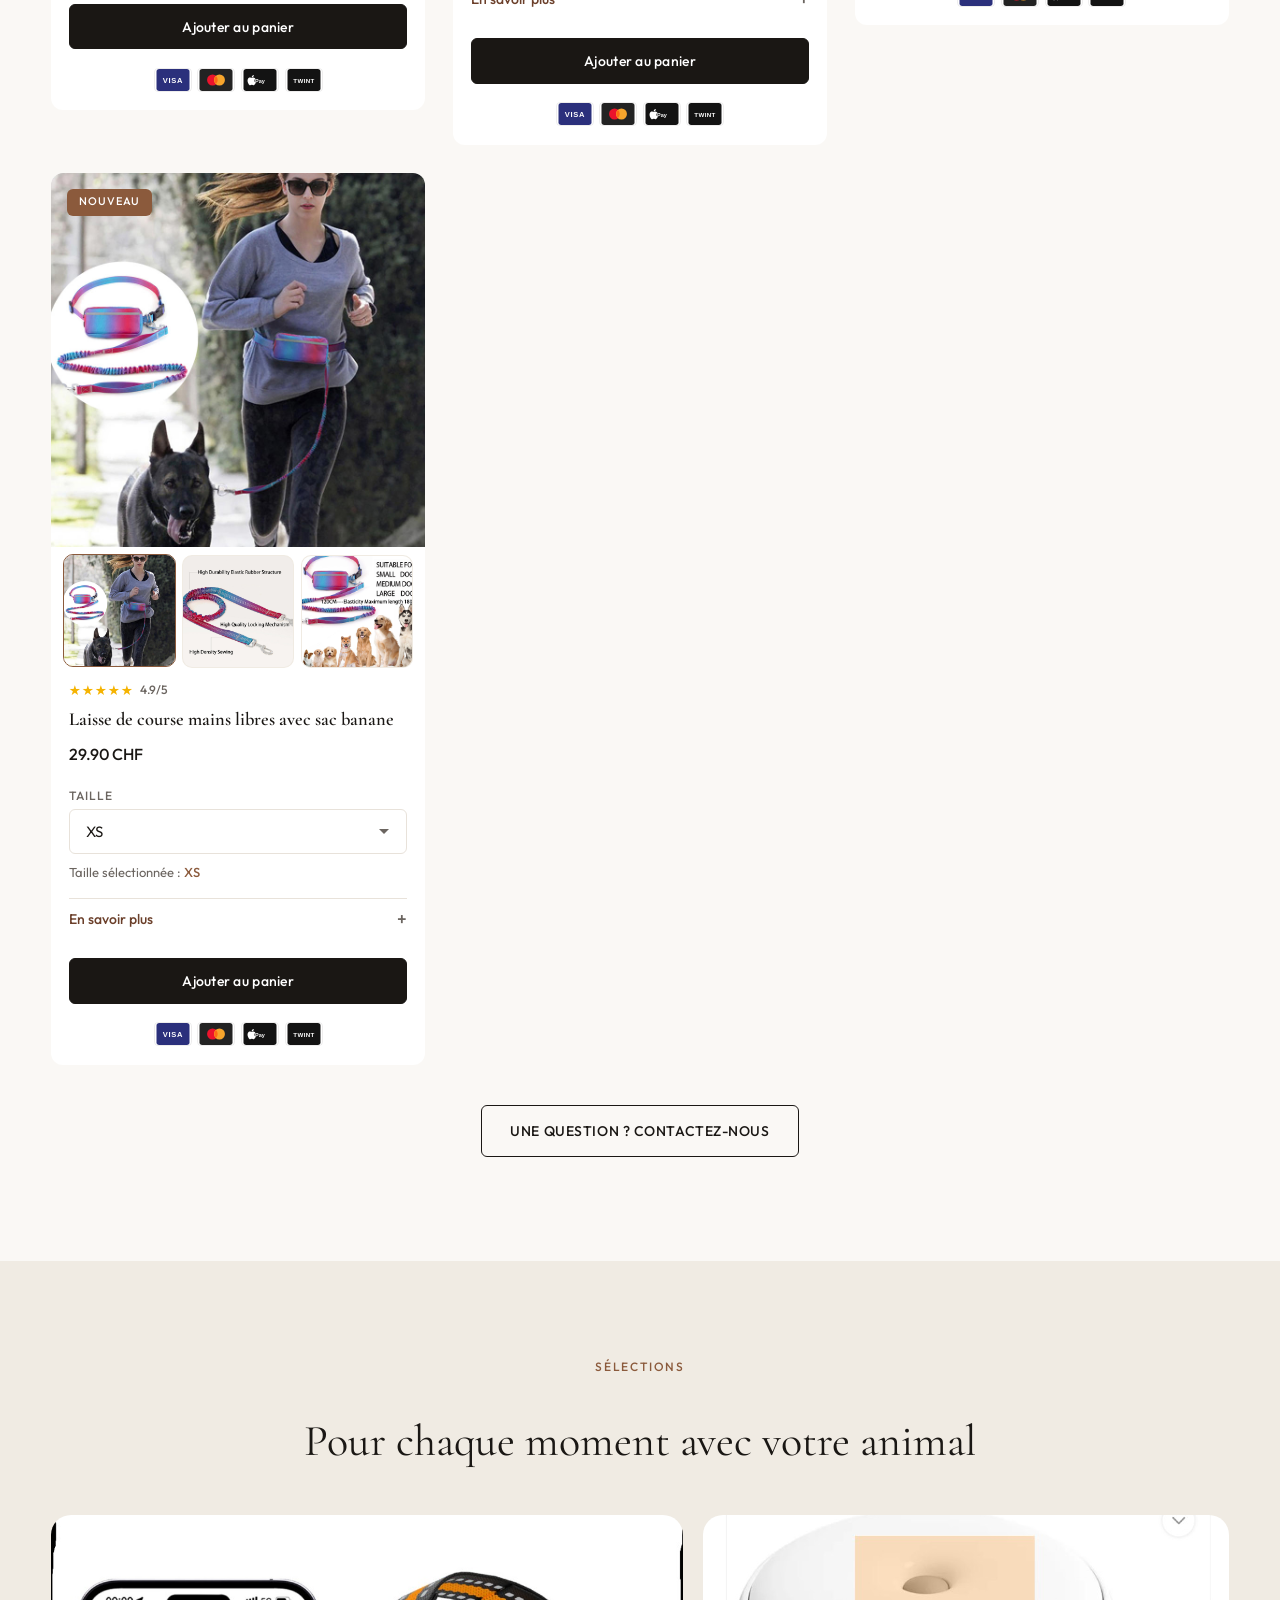
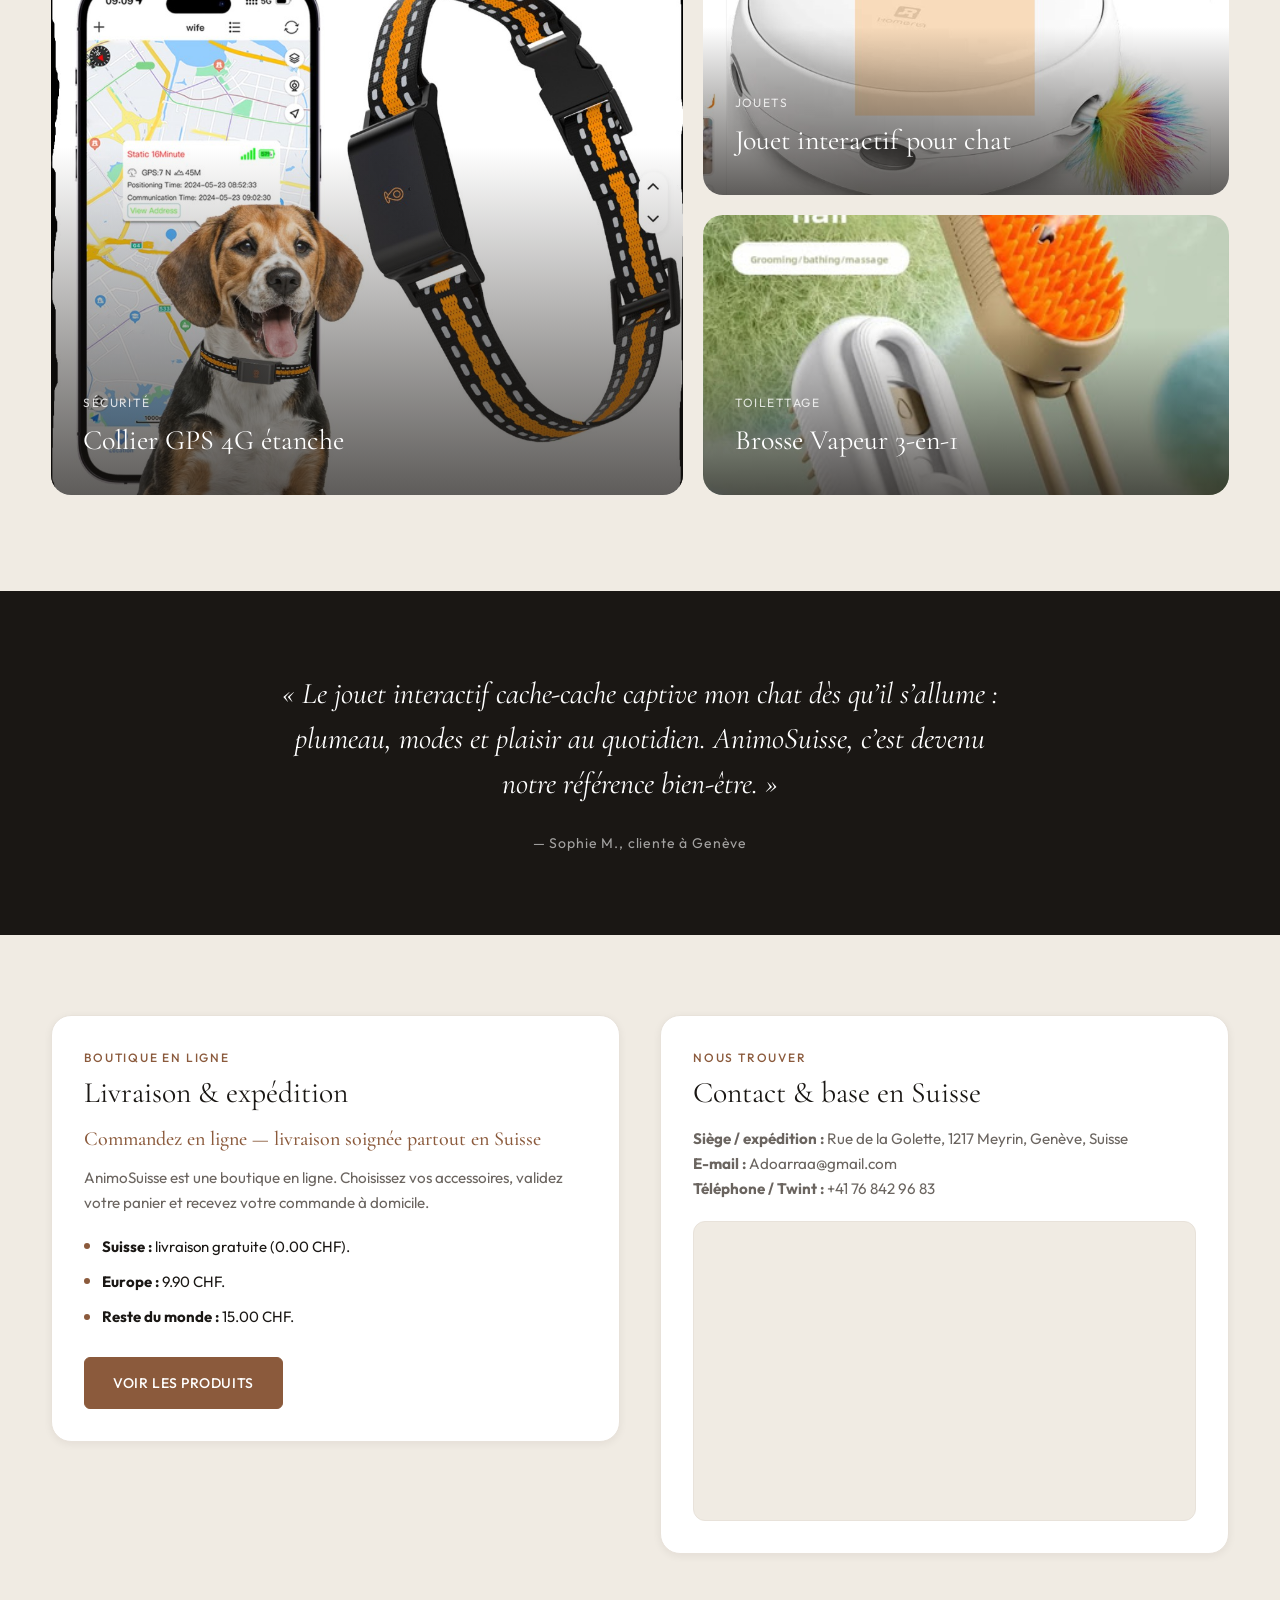
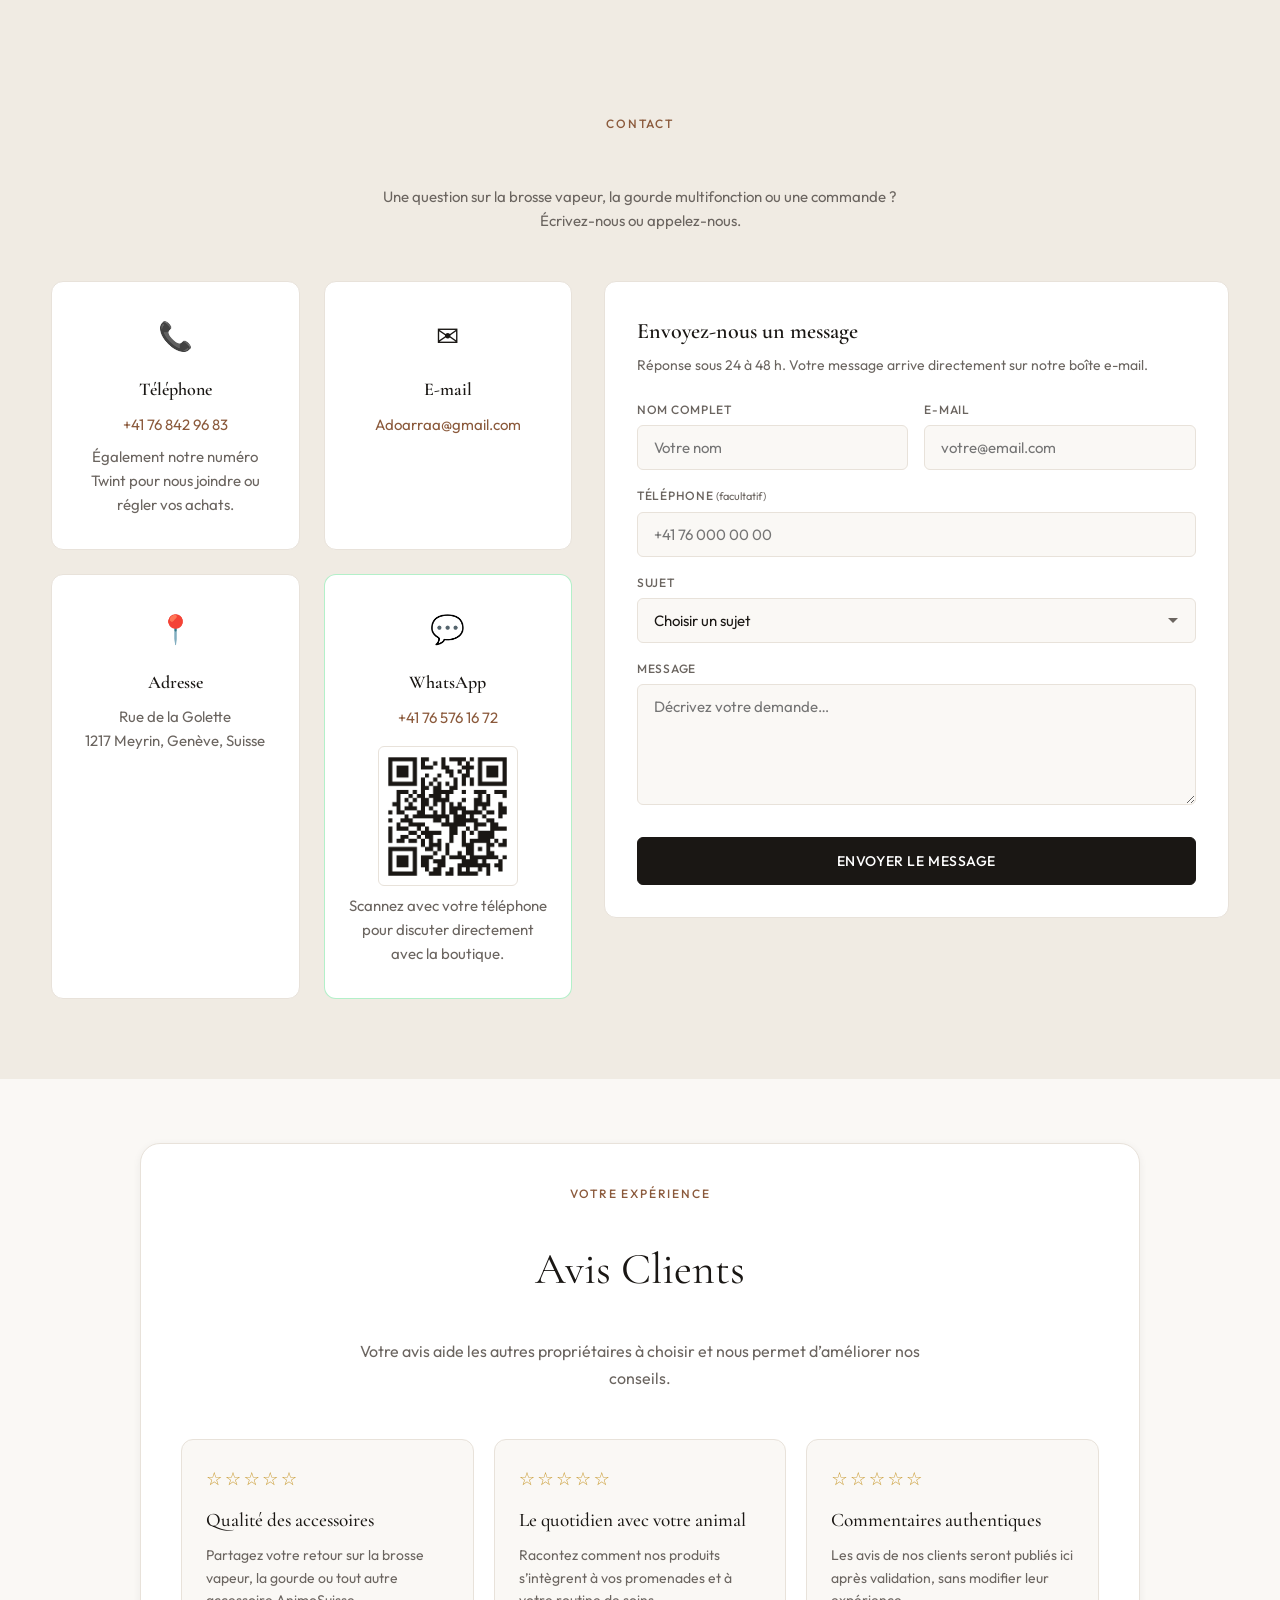
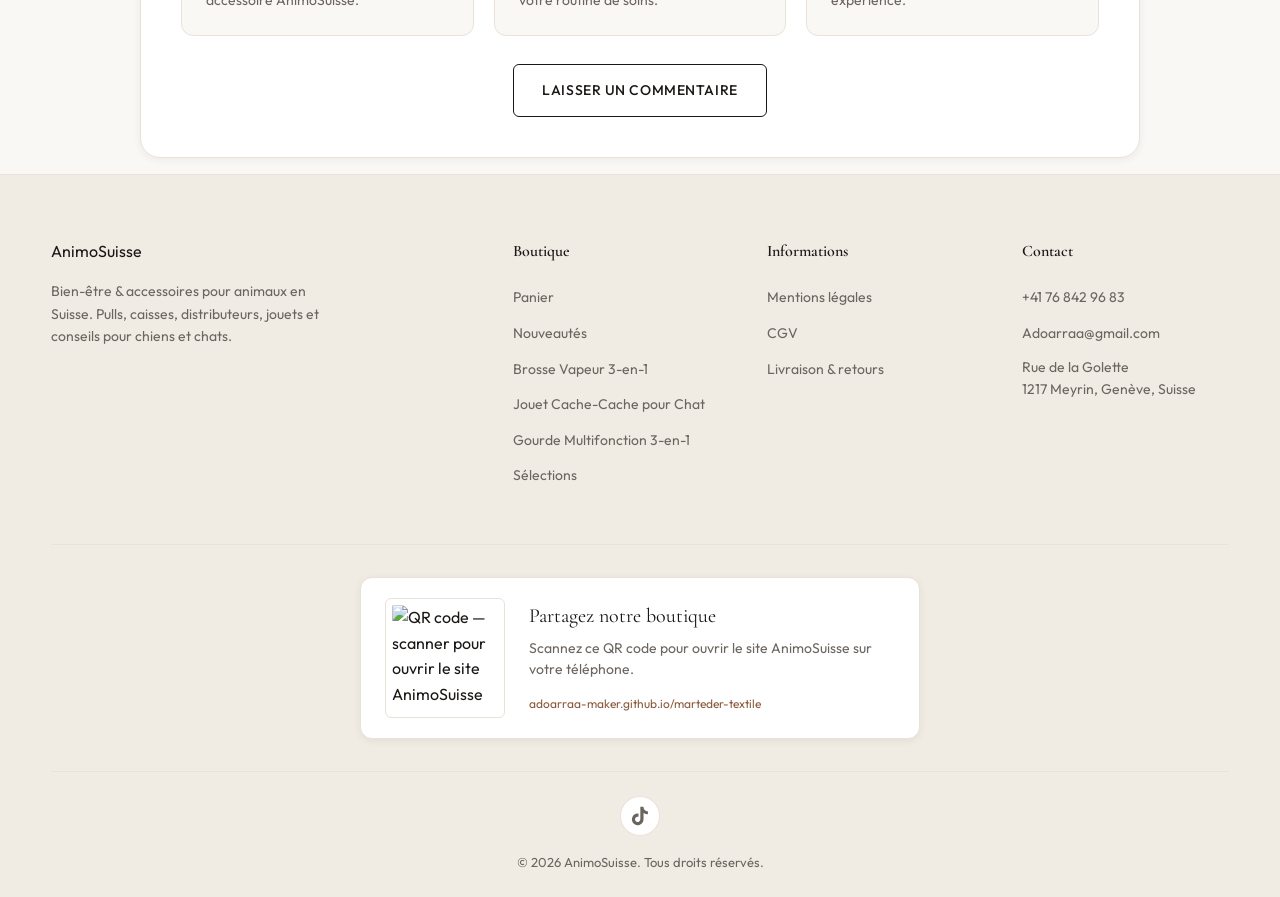
==== commit 017f7350: "Nettoyer la galerie laisse double et renforcer le recadrage. Co-authored-by: Cursor <cursoragent@cur" ====
--- a/index.html
+++ b/index.html
@@ -70,7 +70,7 @@
       "@context": "https://schema.org/",
       "@type": "Product",
       "name": "Laisse Double Réfléchissante 360° pour Chiens",
-      "image": "images/laisse-double-360-1.png",
+      "image": "images/laisse-double-360-3.png",
       "description": "Laisse double robuste en nylon réfléchissant. Poignée rembourrée confortable et mousqueton pivotant à 360° anti-mêlement. Idéale pour la sécurité de vos balades de nuit.",
       "brand": { "@type": "Brand", "name": "AnimoSuisse" },
       "sku": "ANIMO-LAISSE-DOUBLE-360",
@@ -80,8 +80,8 @@
   </script>
   <link rel="preconnect" href="https://fonts.googleapis.com">
   <link rel="preconnect" href="https://fonts.gstatic.com" crossorigin>
+  <link rel="stylesheet" href="css/styles.css?v=20260805-laisse-fix">
   <link href="https://fonts.googleapis.com/css2?family=Cormorant+Garamond:ital,wght@0,400;0,600;1,400&family=Outfit:wght@300;400;500;600&family=Playfair+Display:wght@600;700&display=swap" rel="stylesheet">
-  <link rel="stylesheet" href="css/styles.css?v=20260805-gallery-zoom">
 </head>
 <body>
   <div class="site-announce" role="region" aria-label="Annonces boutique">
@@ -416,7 +416,7 @@
             <div class="product-image-wrap">
               <img
                 class="product-image"
-                src="images/laisse-double-360-1.png"
+                src="images/laisse-double-360-3.png"
                 alt="Laisse Double Réfléchissante 360° pour Chiens — AnimoSuisse"
                 data-product-main
                 loading="lazy"
@@ -425,14 +425,11 @@
               <span class="product-badge new">Nouveau</span>
             </div>
             <div class="product-thumbs" role="listbox" aria-label="Vues de la laisse double 360°">
-              <button type="button" class="product-thumb active" role="option" aria-selected="true" data-thumb-src="images/laisse-double-360-1.png" data-thumb-alt="Laisse double 360° — noir avec chiens">
-                <img src="images/laisse-double-360-1.png" alt="" loading="lazy">
+              <button type="button" class="product-thumb active" role="option" aria-selected="true" data-thumb-src="images/laisse-double-360-3.png" data-thumb-alt="Laisse double 360° — rouge">
+                <img src="images/laisse-double-360-3.png" alt="" loading="lazy">
               </button>
               <button type="button" class="product-thumb" role="option" aria-selected="false" data-thumb-src="images/laisse-double-360-2.png" data-thumb-alt="Laisse double 360° — rose">
                 <img src="images/laisse-double-360-2.png" alt="" loading="lazy">
-              </button>
-              <button type="button" class="product-thumb" role="option" aria-selected="false" data-thumb-src="images/laisse-double-360-3.png" data-thumb-alt="Laisse double 360° — rouge">
-                <img src="images/laisse-double-360-3.png" alt="" loading="lazy">
               </button>
             </div>
             <div class="product-info">
@@ -445,10 +442,10 @@
               <div class="fabric-variants product-color-variants" data-product-colors>
                 <p class="variant-label" id="laisseDoubleColorLabel">Couleur</p>
                 <div class="color-swatch-list" role="listbox" aria-labelledby="laisseDoubleColorLabel">
-                  <button type="button" class="color-swatch active" role="option" aria-selected="true" data-color-key="noir" data-color-label="Noir" data-color-image="images/laisse-double-360-1.png" data-supplier-variant="Noir" title="Noir" style="--swatch:#1a1a1a"><span class="color-swatch-dot" aria-hidden="true"></span><span class="color-swatch-name">Noir</span></button>
+                  <button type="button" class="color-swatch active" role="option" aria-selected="true" data-color-key="noir" data-color-label="Noir" data-color-image="images/laisse-double-360-3.png" data-supplier-variant="Noir" title="Noir" style="--swatch:#1a1a1a"><span class="color-swatch-dot" aria-hidden="true"></span><span class="color-swatch-name">Noir</span></button>
                   <button type="button" class="color-swatch" role="option" aria-selected="false" data-color-key="rouge" data-color-label="Rouge" data-color-image="images/laisse-double-360-3.png" data-supplier-variant="Rouge" title="Rouge" style="--swatch:#c62828"><span class="color-swatch-dot" aria-hidden="true"></span><span class="color-swatch-name">Rouge</span></button>
-                  <button type="button" class="color-swatch" role="option" aria-selected="false" data-color-key="bleu" data-color-label="Bleu" data-color-image="images/laisse-double-360-1.png" data-supplier-variant="Bleu" title="Bleu" style="--swatch:#1565c0"><span class="color-swatch-dot" aria-hidden="true"></span><span class="color-swatch-name">Bleu</span></button>
-                  <button type="button" class="color-swatch" role="option" aria-selected="false" data-color-key="vert" data-color-label="Vert" data-color-image="images/laisse-double-360-1.png" data-supplier-variant="Vert" title="Vert" style="--swatch:#2e7d32"><span class="color-swatch-dot" aria-hidden="true"></span><span class="color-swatch-name">Vert</span></button>
+                  <button type="button" class="color-swatch" role="option" aria-selected="false" data-color-key="bleu" data-color-label="Bleu" data-color-image="images/laisse-double-360-2.png" data-supplier-variant="Bleu" title="Bleu" style="--swatch:#1565c0"><span class="color-swatch-dot" aria-hidden="true"></span><span class="color-swatch-name">Bleu</span></button>
+                  <button type="button" class="color-swatch" role="option" aria-selected="false" data-color-key="vert" data-color-label="Vert" data-color-image="images/laisse-double-360-2.png" data-supplier-variant="Vert" title="Vert" style="--swatch:#2e7d32"><span class="color-swatch-dot" aria-hidden="true"></span><span class="color-swatch-name">Vert</span></button>
                   <button type="button" class="color-swatch" role="option" aria-selected="false" data-color-key="rose" data-color-label="Rose" data-color-image="images/laisse-double-360-2.png" data-supplier-variant="Rose" title="Rose" style="--swatch:#ec407a"><span class="color-swatch-dot" aria-hidden="true"></span><span class="color-swatch-name">Rose</span></button>
                 </div>
                 <p class="variant-selected" data-color-preview>
@@ -1420,7 +1417,7 @@
   </div>
 
   <script src="js/stripe-config.js?v=20260803-cart-live"></script>
-  <script src="js/main.js?v=20260805-gallery-zoom"></script>
+  <script src="js/main.js?v=20260805-laisse-fix"></script>
   <script src="js/i18n-translate.js?v=101"></script>
   <script src="https://translate.google.com/translate_a/element.js?cb=googleTranslateElementInit"></script>
 </body>
--- a/css/styles.css
+++ b/css/styles.css
@@ -861,7 +861,9 @@
 
 .product-card--laisse-double .product-image,
 .product-card--laisse-double .product-thumb img {
-  transform: scale(1.26);
+  transform: scale(1.38);
+  object-fit: cover;
+  object-position: center 45%;
 }
 
 .product-card--brosse-vapeur .product-image,
@@ -915,7 +917,7 @@
 }
 
 .product-card--laisse-double:hover .product-image {
-  transform: scale(1.3);
+  transform: scale(1.42);
 }
 
 .product-card--brosse-vapeur:hover .product-image {
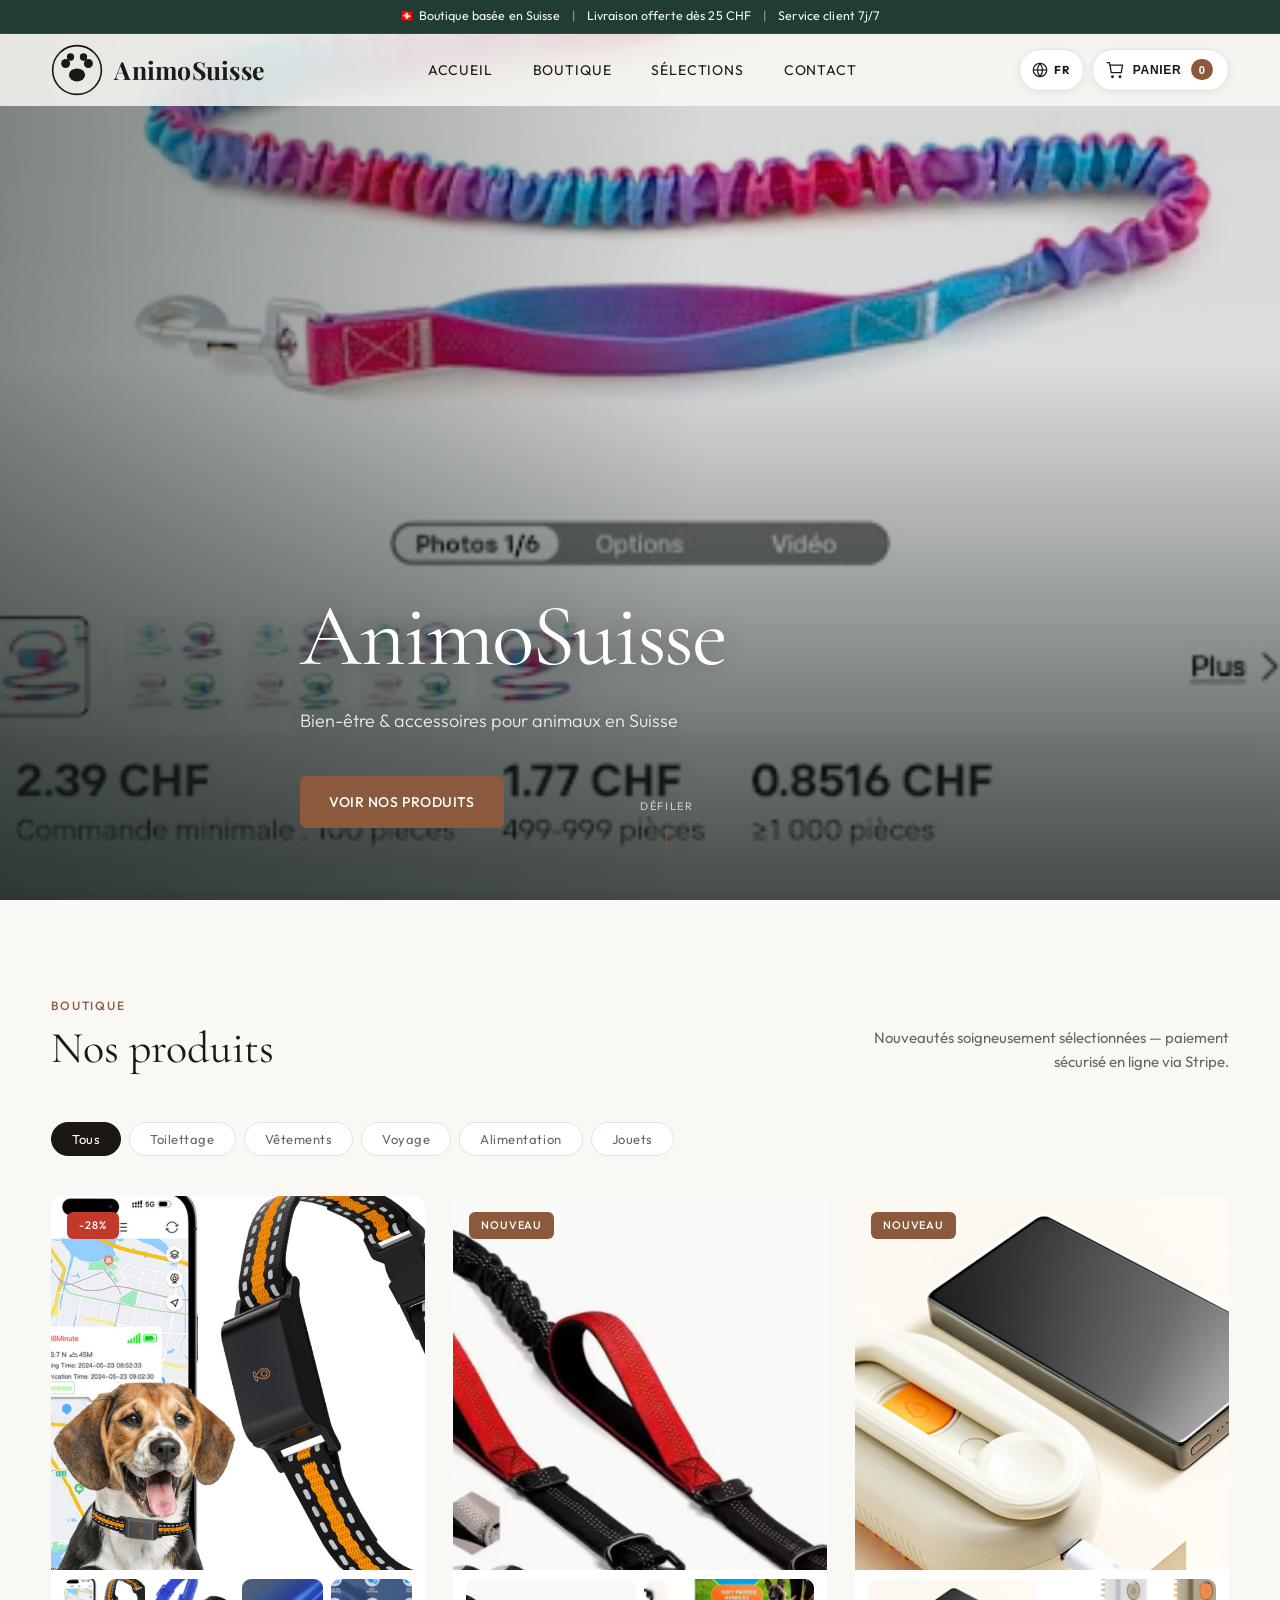
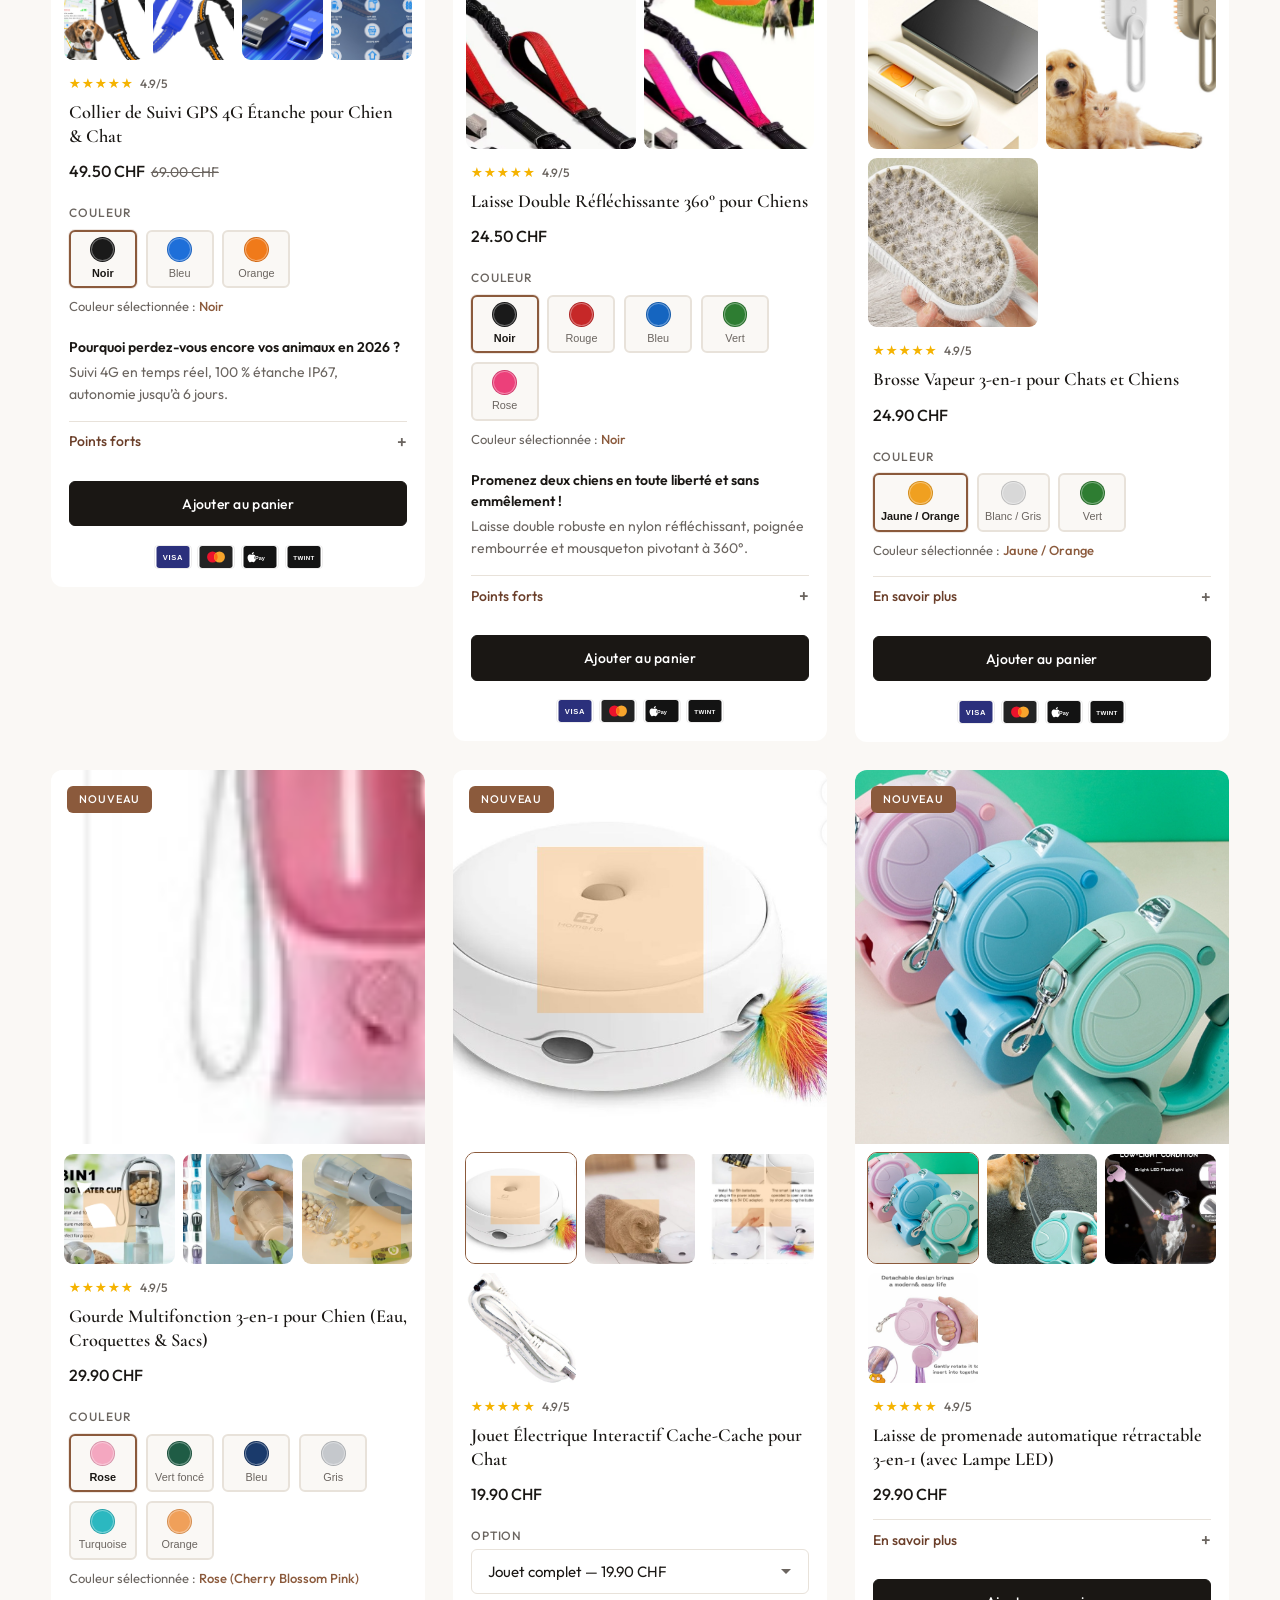
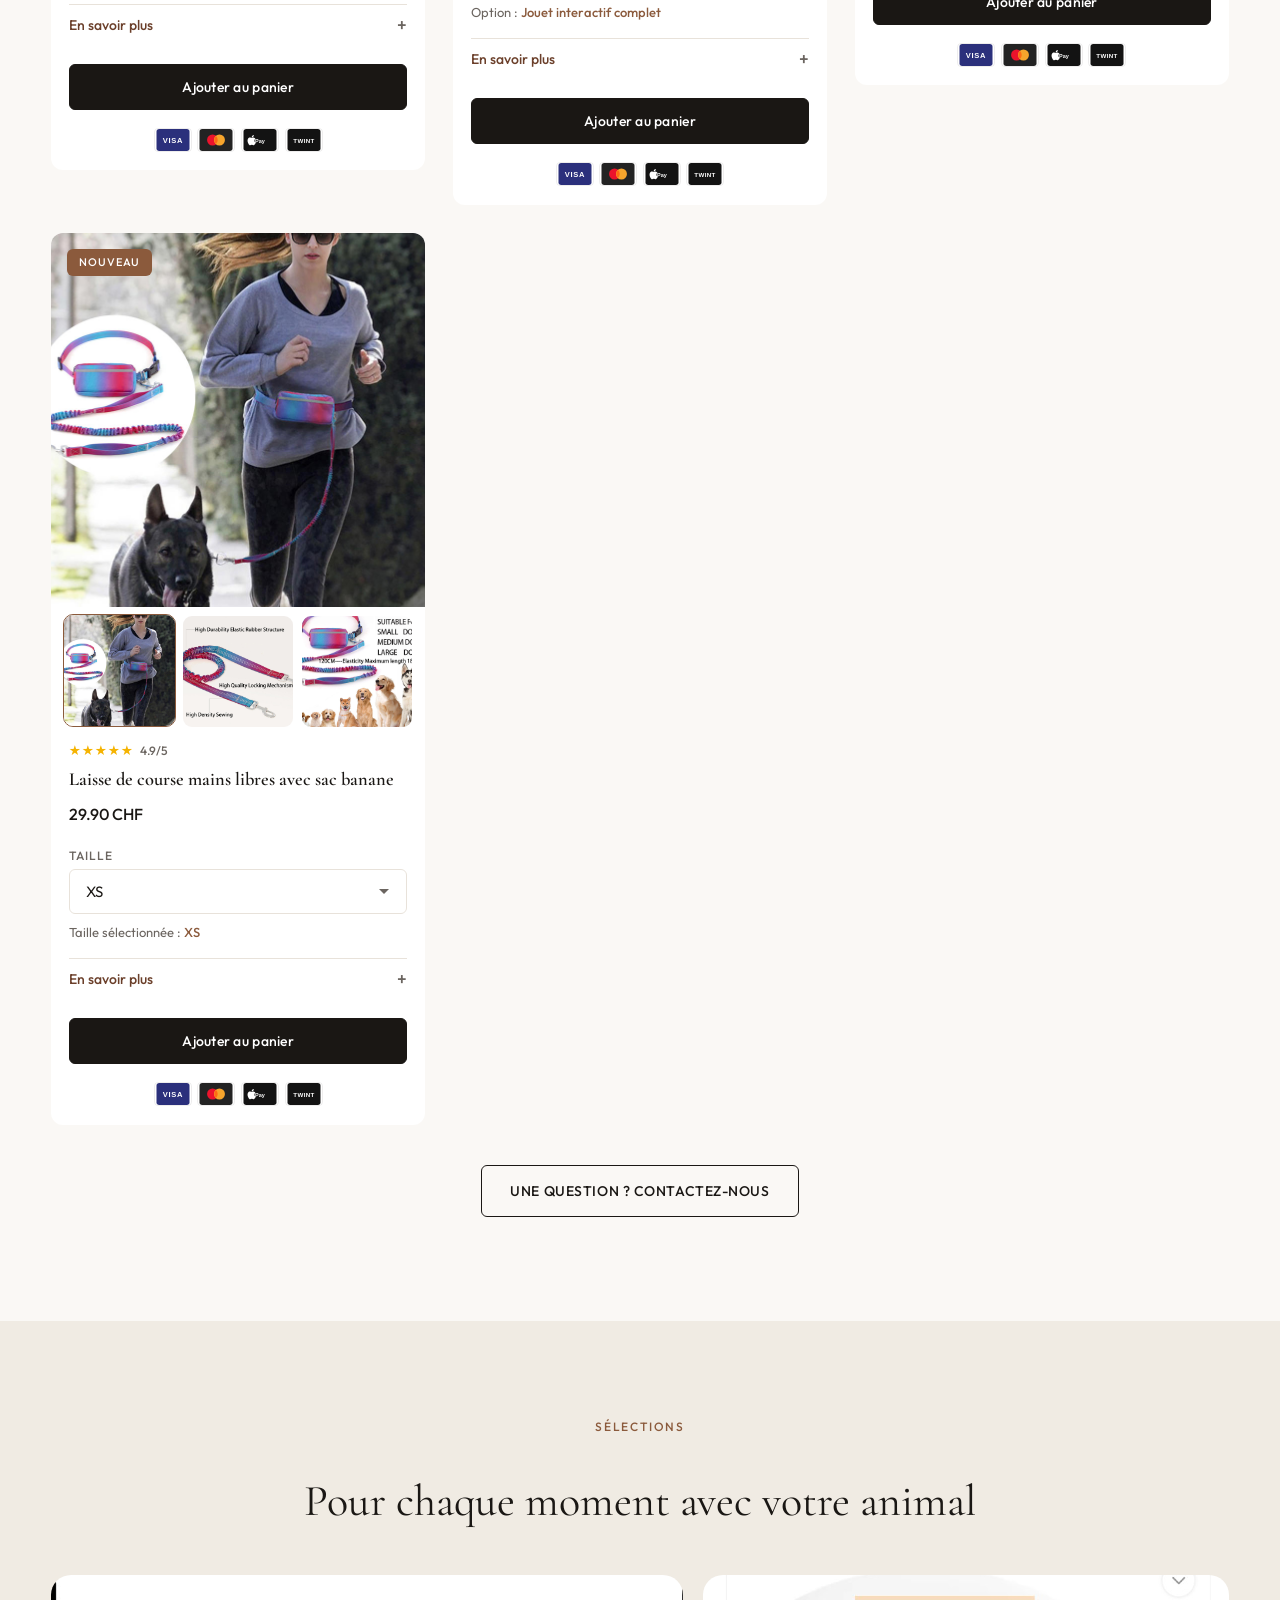
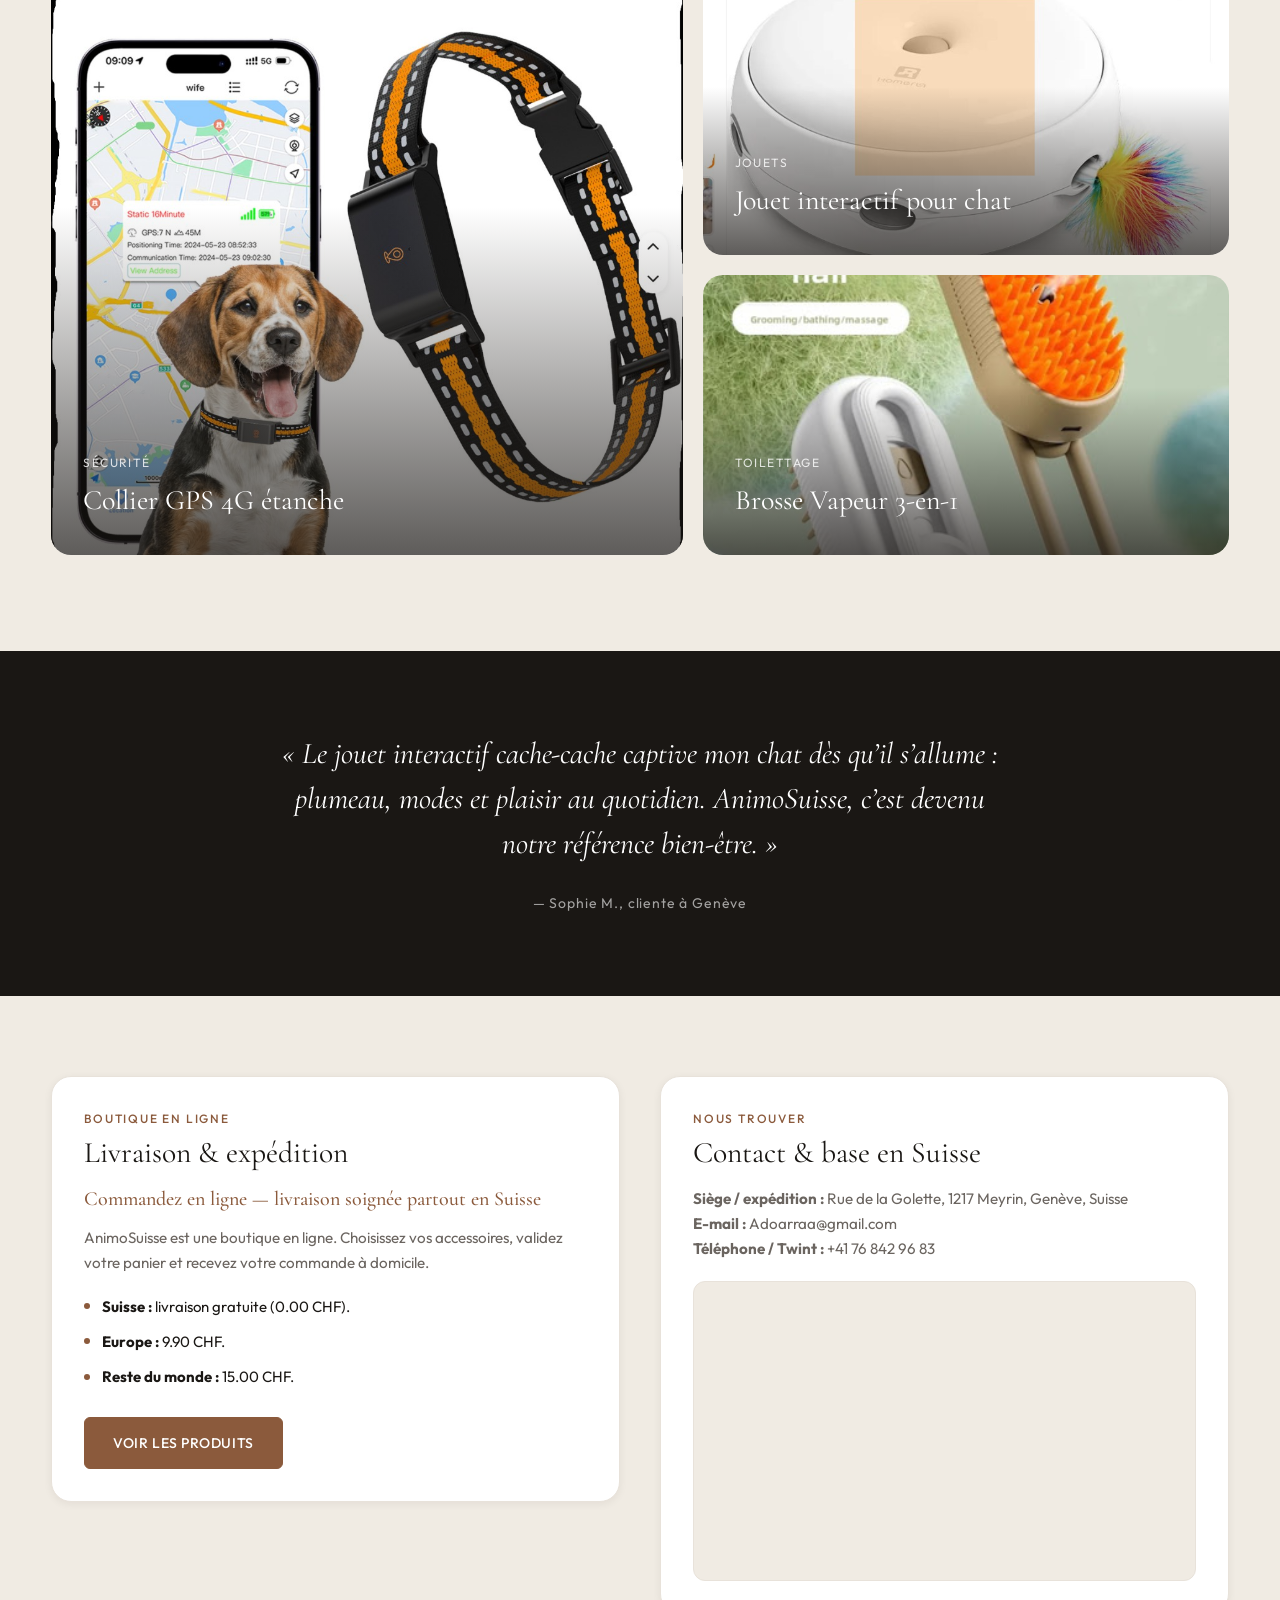
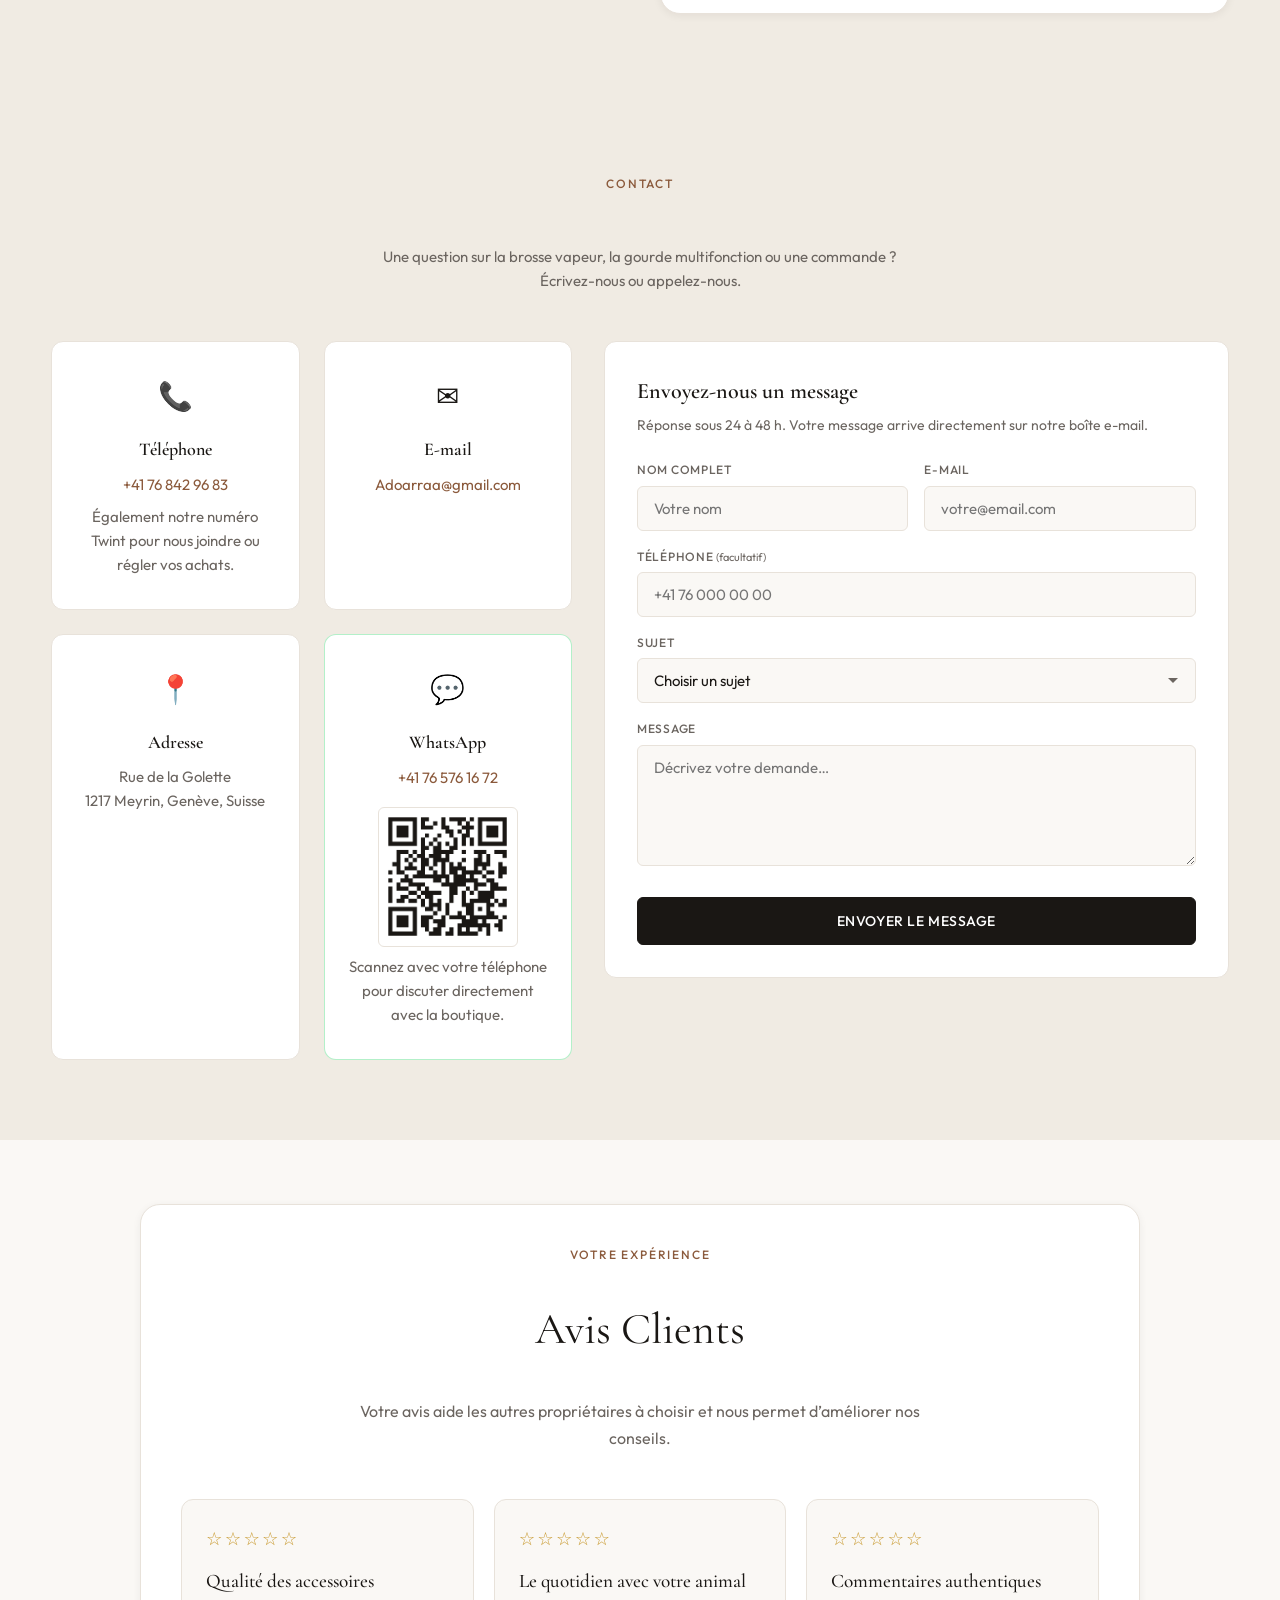
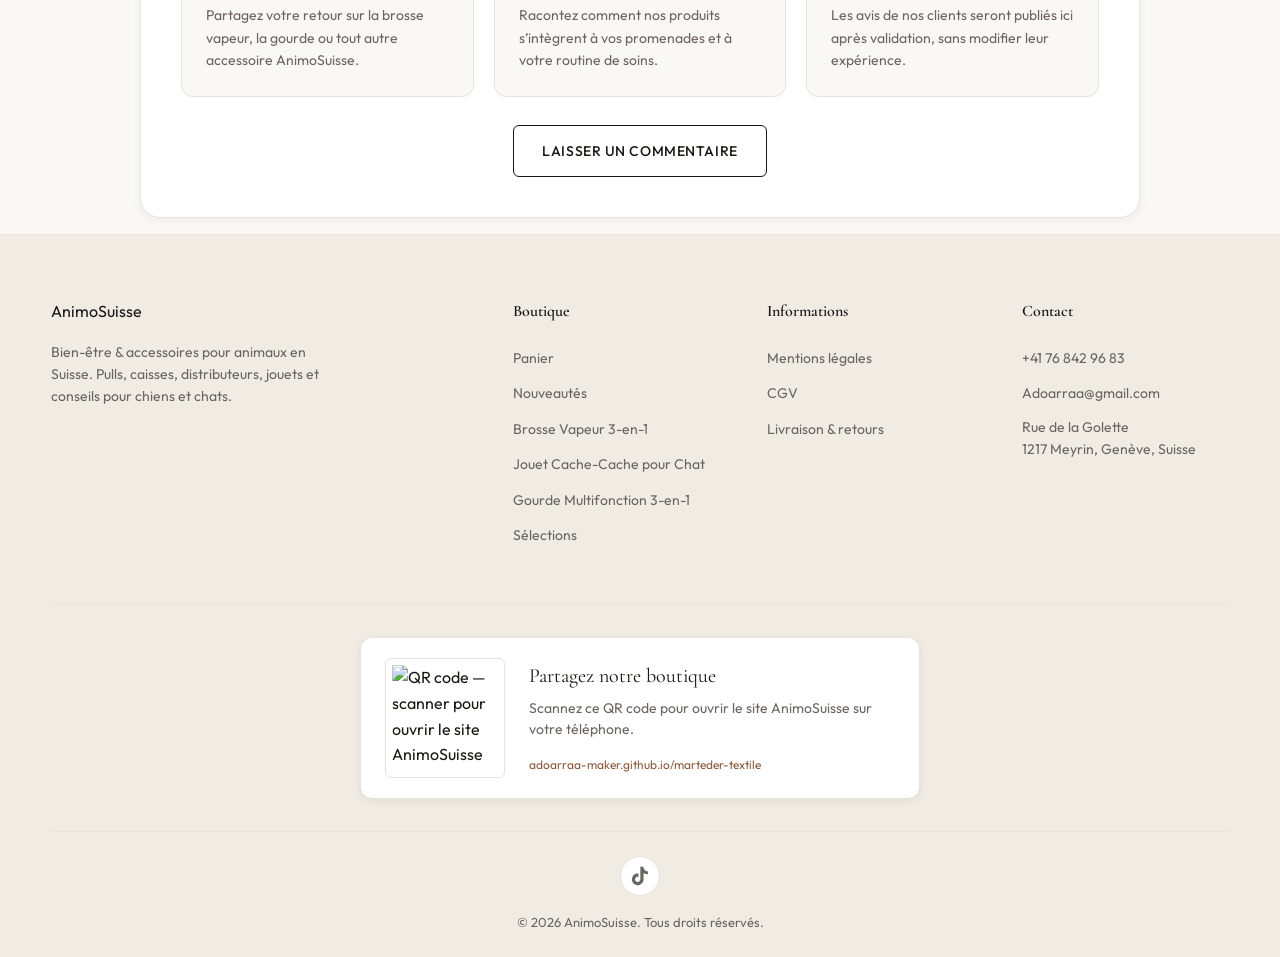
==== commit 7655e3af: "Renforcer le recadrage CSS des galeries produit pour masquer les bordures. Co-authored-by: Cursor <c" ====
--- a/index.html
+++ b/index.html
@@ -80,7 +80,7 @@
   </script>
   <link rel="preconnect" href="https://fonts.googleapis.com">
   <link rel="preconnect" href="https://fonts.gstatic.com" crossorigin>
-  <link rel="stylesheet" href="css/styles.css?v=20260805-laisse-fix">
+  <link rel="stylesheet" href="css/styles.css?v=20260805-img-crop">
   <link href="https://fonts.googleapis.com/css2?family=Cormorant+Garamond:ital,wght@0,400;0,600;1,400&family=Outfit:wght@300;400;500;600&family=Playfair+Display:wght@600;700&display=swap" rel="stylesheet">
 </head>
 <body>
--- a/css/styles.css
+++ b/css/styles.css
@@ -828,124 +828,16 @@
   aspect-ratio: 1 / 1;
   overflow: hidden;
   background: #fff;
+  isolation: isolate;
 }
 
 .product-image {
   width: 100%;
   height: 100%;
   object-fit: cover;
-  object-position: center;
+  object-position: center center;
   transition: transform 0.6s ease;
   cursor: zoom-in;
-}
-
-/* Recadrage net pour photos avec bordures / bandes (tous produits concernés) */
-.product-card--thumbs .product-image,
-.product-card--thumbs .product-thumb img,
-.product-card--collier-gps .product-image,
-.product-card--collier-gps .product-thumb img,
-.product-card--laisse-double .product-image,
-.product-card--laisse-double .product-thumb img,
-.product-card--brosse-vapeur .product-image,
-.product-card--brosse-vapeur .product-thumb img {
-  object-fit: cover;
-  object-position: center center;
-  transform: scale(1.2);
-  transform-origin: center center;
-}
-
-.product-card--collier-gps .product-image,
-.product-card--collier-gps .product-thumb img {
-  transform: scale(1.28);
-}
-
-.product-card--laisse-double .product-image,
-.product-card--laisse-double .product-thumb img {
-  transform: scale(1.38);
-  object-fit: cover;
-  object-position: center 45%;
-}
-
-.product-card--brosse-vapeur .product-image,
-.product-card--brosse-vapeur .product-thumb img {
-  transform: scale(1.22);
-}
-
-.product-card--collier-gps .product-image-wrap,
-.product-card--laisse-double .product-image-wrap,
-.product-card--brosse-vapeur .product-image-wrap {
-  background: #fff;
-}
-
-.product-card--collier-gps .product-thumbs {
-  grid-template-columns: repeat(4, 1fr);
-}
-
-.product-description--teaser {
-  margin: 0.35rem 0 0.15rem;
-  font-size: 0.8125rem;
-  line-height: 1.45;
-  color: var(--color-text-muted);
-}
-
-.product-description--teaser strong {
-  display: block;
-  color: var(--color-text);
-  font-weight: 600;
-  margin-bottom: 0.2rem;
-}
-
-/* Recadrage brosse vapeur : masque barres/icônes téléphone haut & bas */
-.product-image--brosse-crop {
-  object-fit: cover;
-  object-position: center 42%;
-  transform: scale(1.28);
-  transform-origin: center center;
-}
-
-.product-card:hover .product-image--brosse-crop {
-  transform: scale(1.34);
-}
-
-.product-card:hover .product-image {
-  transform: scale(1.06);
-}
-
-.product-card--thumbs:hover .product-image,
-.product-card--collier-gps:hover .product-image {
-  transform: scale(1.32);
-}
-
-.product-card--laisse-double:hover .product-image {
-  transform: scale(1.42);
-}
-
-.product-card--brosse-vapeur:hover .product-image {
-  transform: scale(1.28);
-}
-
-.product-card--laisse-double .product-thumbs,
-.product-card--brosse-vapeur .product-thumbs {
-  grid-template-columns: repeat(3, 1fr);
-}
-
-.product-lightbox-dialog {
-  width: min(960px, 100%);
-}
-
-.product-lightbox .marteder-lightbox-prev {
-  left: 0.35rem;
-}
-
-.product-lightbox .marteder-lightbox-next {
-  right: 0.35rem;
-}
-
-.product-lightbox-counter {
-  margin: 0;
-  color: rgba(255, 255, 255, 0.85);
-  font-size: 0.875rem;
-  letter-spacing: 0.04em;
 }
 
 .product-thumbs {
@@ -962,8 +854,9 @@
   padding: 0;
   overflow: hidden;
   cursor: zoom-in;
-  background: var(--color-bg-alt);
+  background: #fff;
   aspect-ratio: 1 / 1;
+  isolation: isolate;
   transition: border-color 0.2s ease, transform 0.2s ease;
 }
 
@@ -972,6 +865,123 @@
   width: 100%;
   height: 100%;
   object-fit: cover;
+  object-position: center center;
+}
+
+/* Recadrage agressif : masque bordures noires / flèches UI des captures */
+.product-card .product-image,
+.product-card .product-thumb img {
+  object-fit: cover !important;
+  object-position: center center;
+  transform-origin: center center;
+}
+
+.product-card--thumbs .product-image,
+.product-card--thumbs .product-thumb img {
+  transform: scale(1.28);
+}
+
+.product-card--collier-gps .product-image-wrap,
+.product-card--laisse-double .product-image-wrap,
+.product-card--brosse-vapeur .product-image-wrap,
+.product-card--collier-gps .product-thumb,
+.product-card--laisse-double .product-thumb,
+.product-card--brosse-vapeur .product-thumb {
+  overflow: hidden;
+  aspect-ratio: 1 / 1;
+  background: #fff;
+}
+
+.product-card--collier-gps .product-image,
+.product-card--collier-gps .product-thumb img {
+  transform: scale(1.48);
+  object-position: center 48%;
+}
+
+.product-card--laisse-double .product-image,
+.product-card--laisse-double .product-thumb img {
+  transform: scale(1.5);
+  object-position: center 46%;
+}
+
+.product-card--brosse-vapeur .product-image,
+.product-card--brosse-vapeur .product-thumb img {
+  transform: scale(1.42);
+  object-position: center 48%;
+}
+
+.product-card--collier-gps .product-thumbs {
+  grid-template-columns: repeat(4, 1fr);
+}
+
+.product-card--laisse-double .product-thumbs,
+.product-card--brosse-vapeur .product-thumbs {
+  grid-template-columns: repeat(2, 1fr);
+}
+
+.product-description--teaser {
+  margin: 0.35rem 0 0.15rem;
+  font-size: 0.8125rem;
+  line-height: 1.45;
+  color: var(--color-text-muted);
+}
+
+.product-description--teaser strong {
+  display: block;
+  color: var(--color-text);
+  font-weight: 600;
+  margin-bottom: 0.2rem;
+}
+
+/* Recadrage brosse vapeur : masque barres/icônes téléphone haut & bas */
+.product-image--brosse-crop {
+  object-fit: cover;
+  object-position: center 42%;
+  transform: scale(1.42);
+  transform-origin: center center;
+}
+
+.product-card:hover .product-image--brosse-crop {
+  transform: scale(1.48);
+}
+
+.product-card:hover .product-image {
+  transform: scale(1.06);
+}
+
+.product-card--thumbs:hover .product-image {
+  transform: scale(1.32);
+}
+
+.product-card--collier-gps:hover .product-image {
+  transform: scale(1.52);
+}
+
+.product-card--laisse-double:hover .product-image {
+  transform: scale(1.54);
+}
+
+.product-card--brosse-vapeur:hover .product-image {
+  transform: scale(1.46);
+}
+
+.product-lightbox-dialog {
+  width: min(960px, 100%);
+}
+
+.product-lightbox .marteder-lightbox-prev {
+  left: 0.35rem;
+}
+
+.product-lightbox .marteder-lightbox-next {
+  right: 0.35rem;
+}
+
+.product-lightbox-counter {
+  margin: 0;
+  color: rgba(255, 255, 255, 0.85);
+  font-size: 0.875rem;
+  letter-spacing: 0.04em;
 }
 
 .product-thumb:hover,
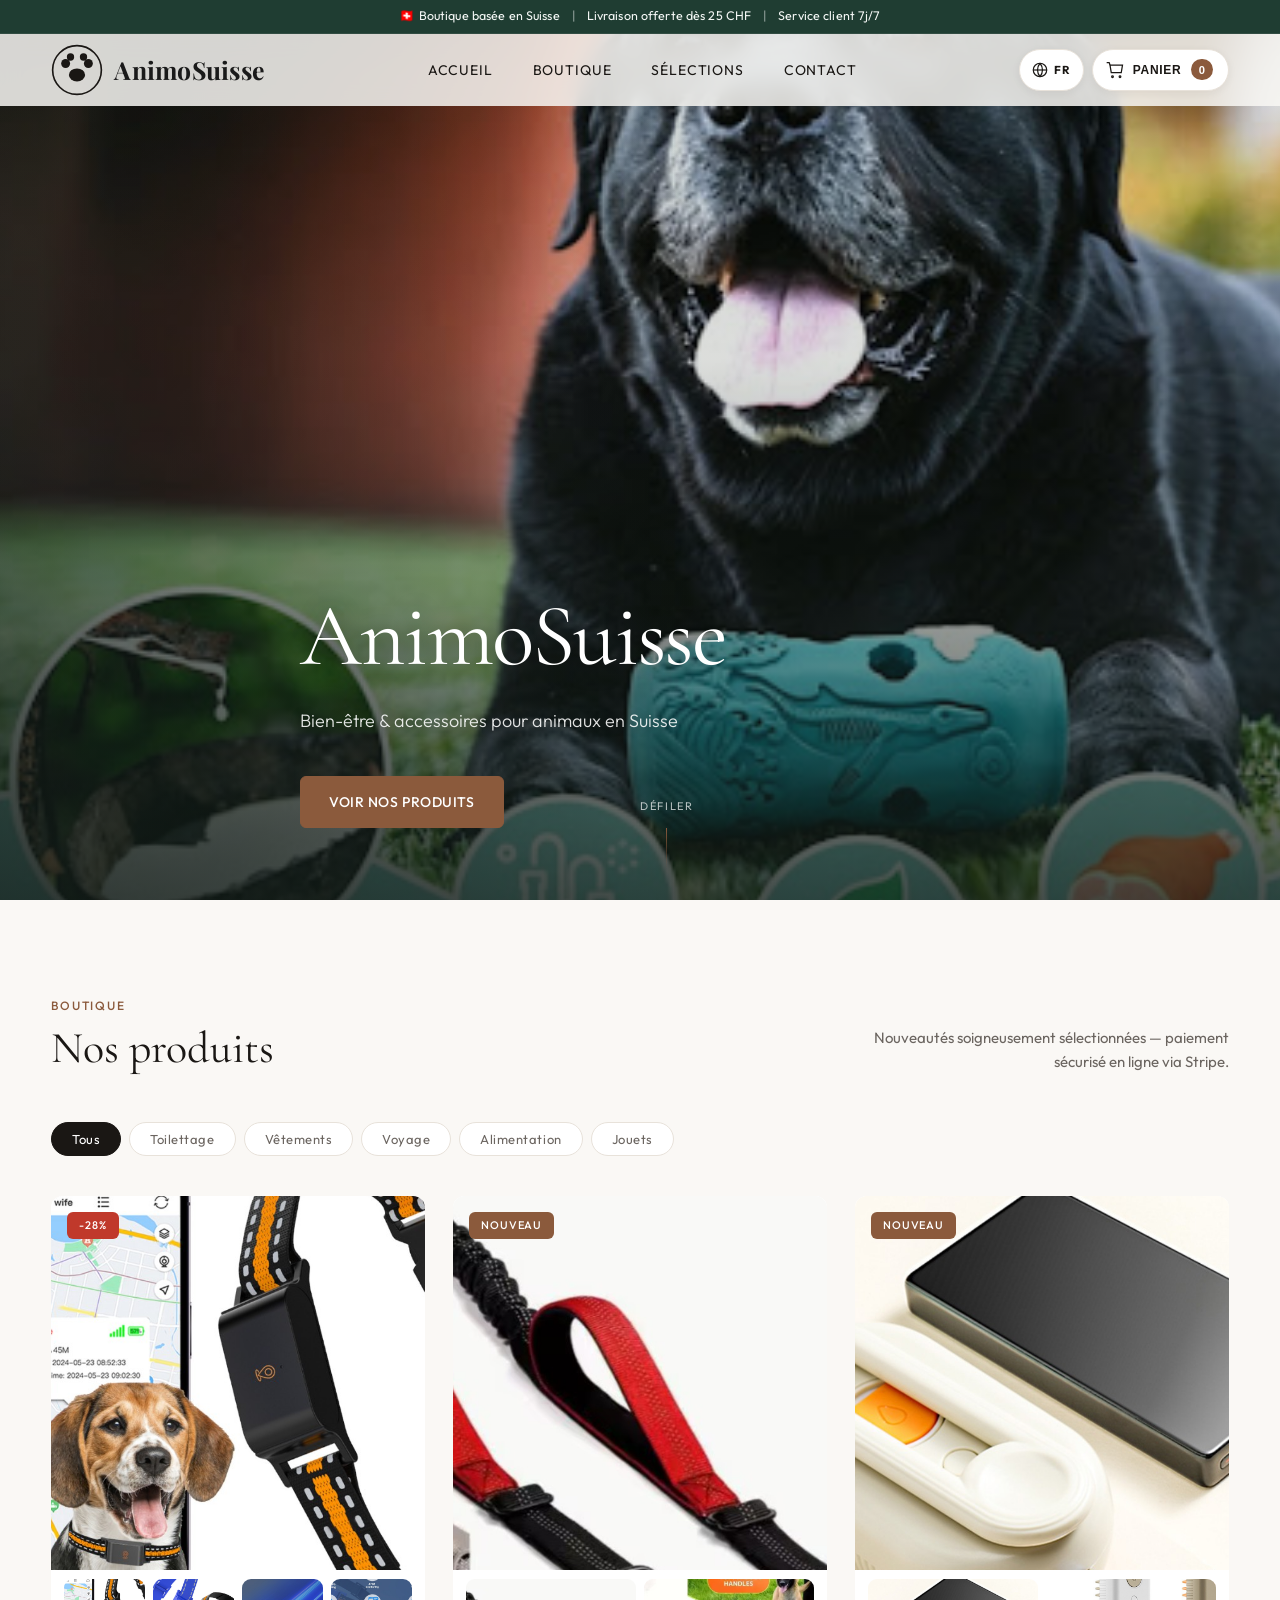
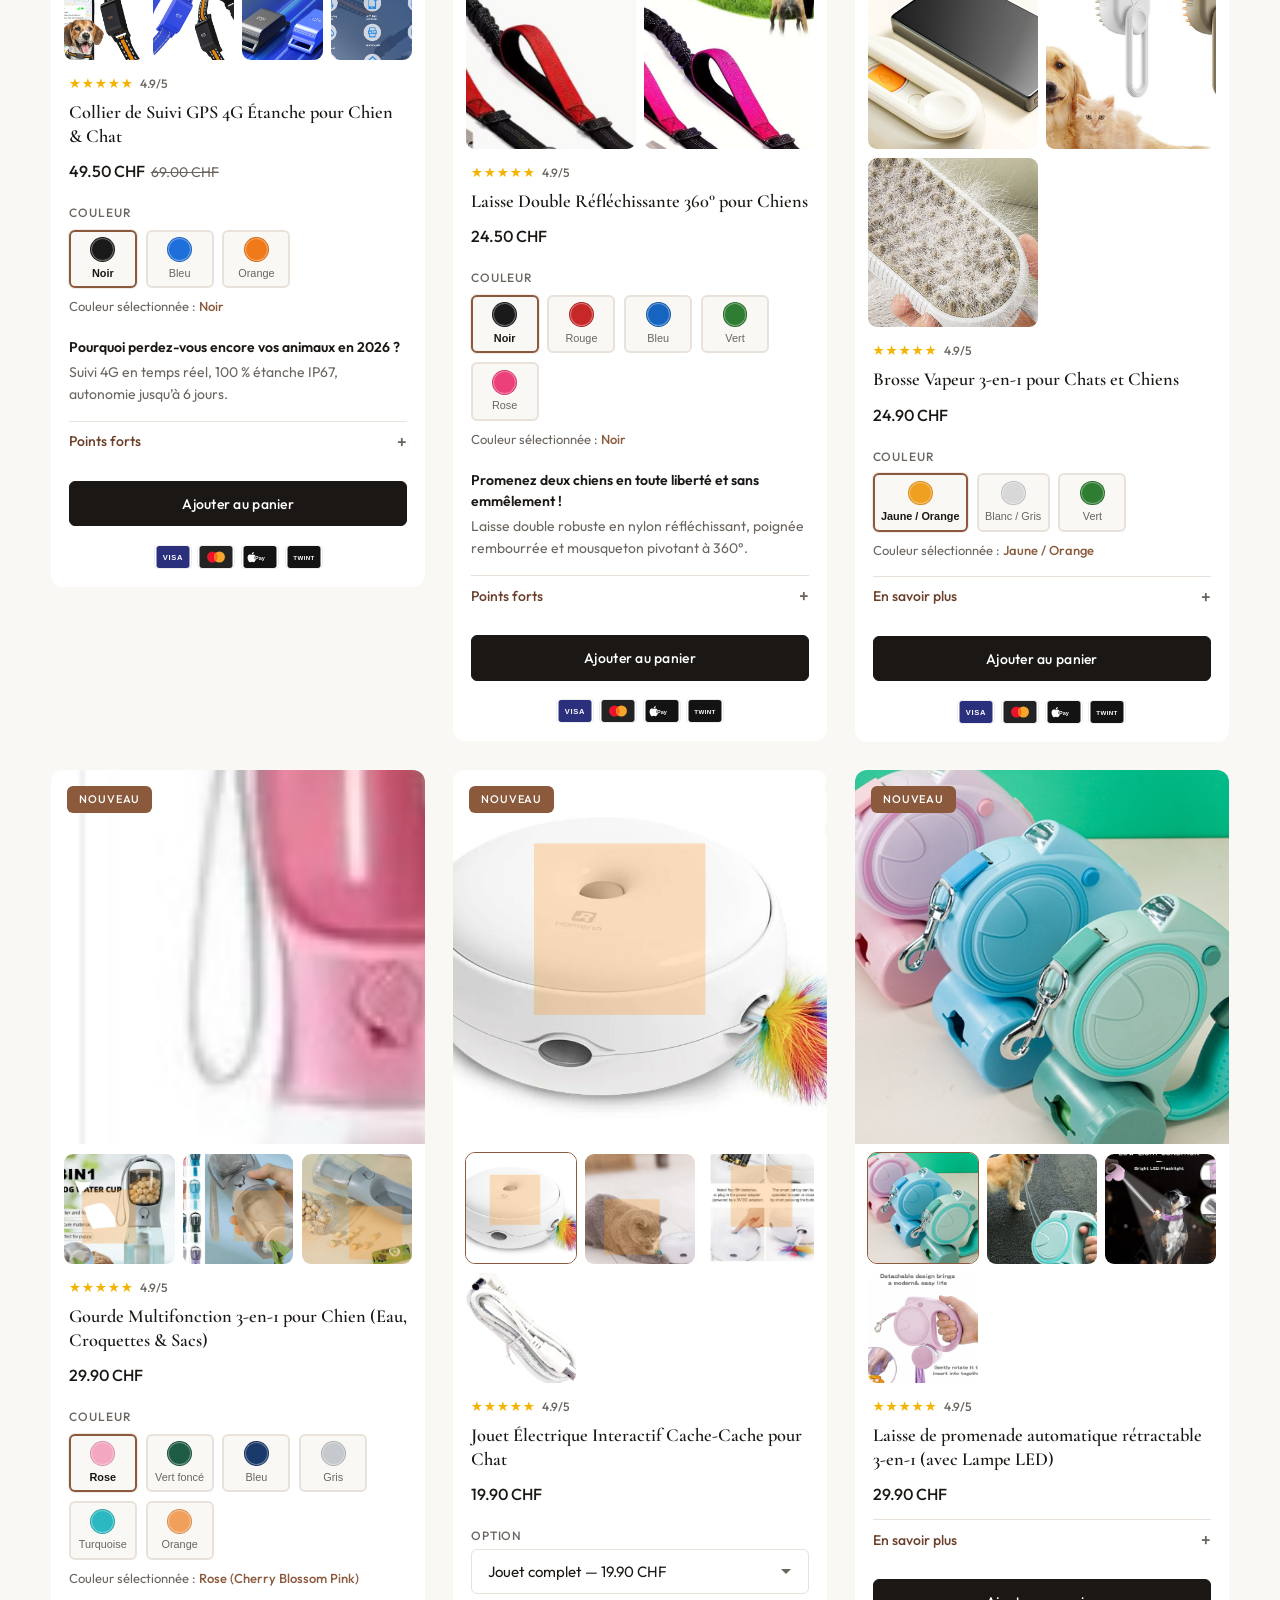
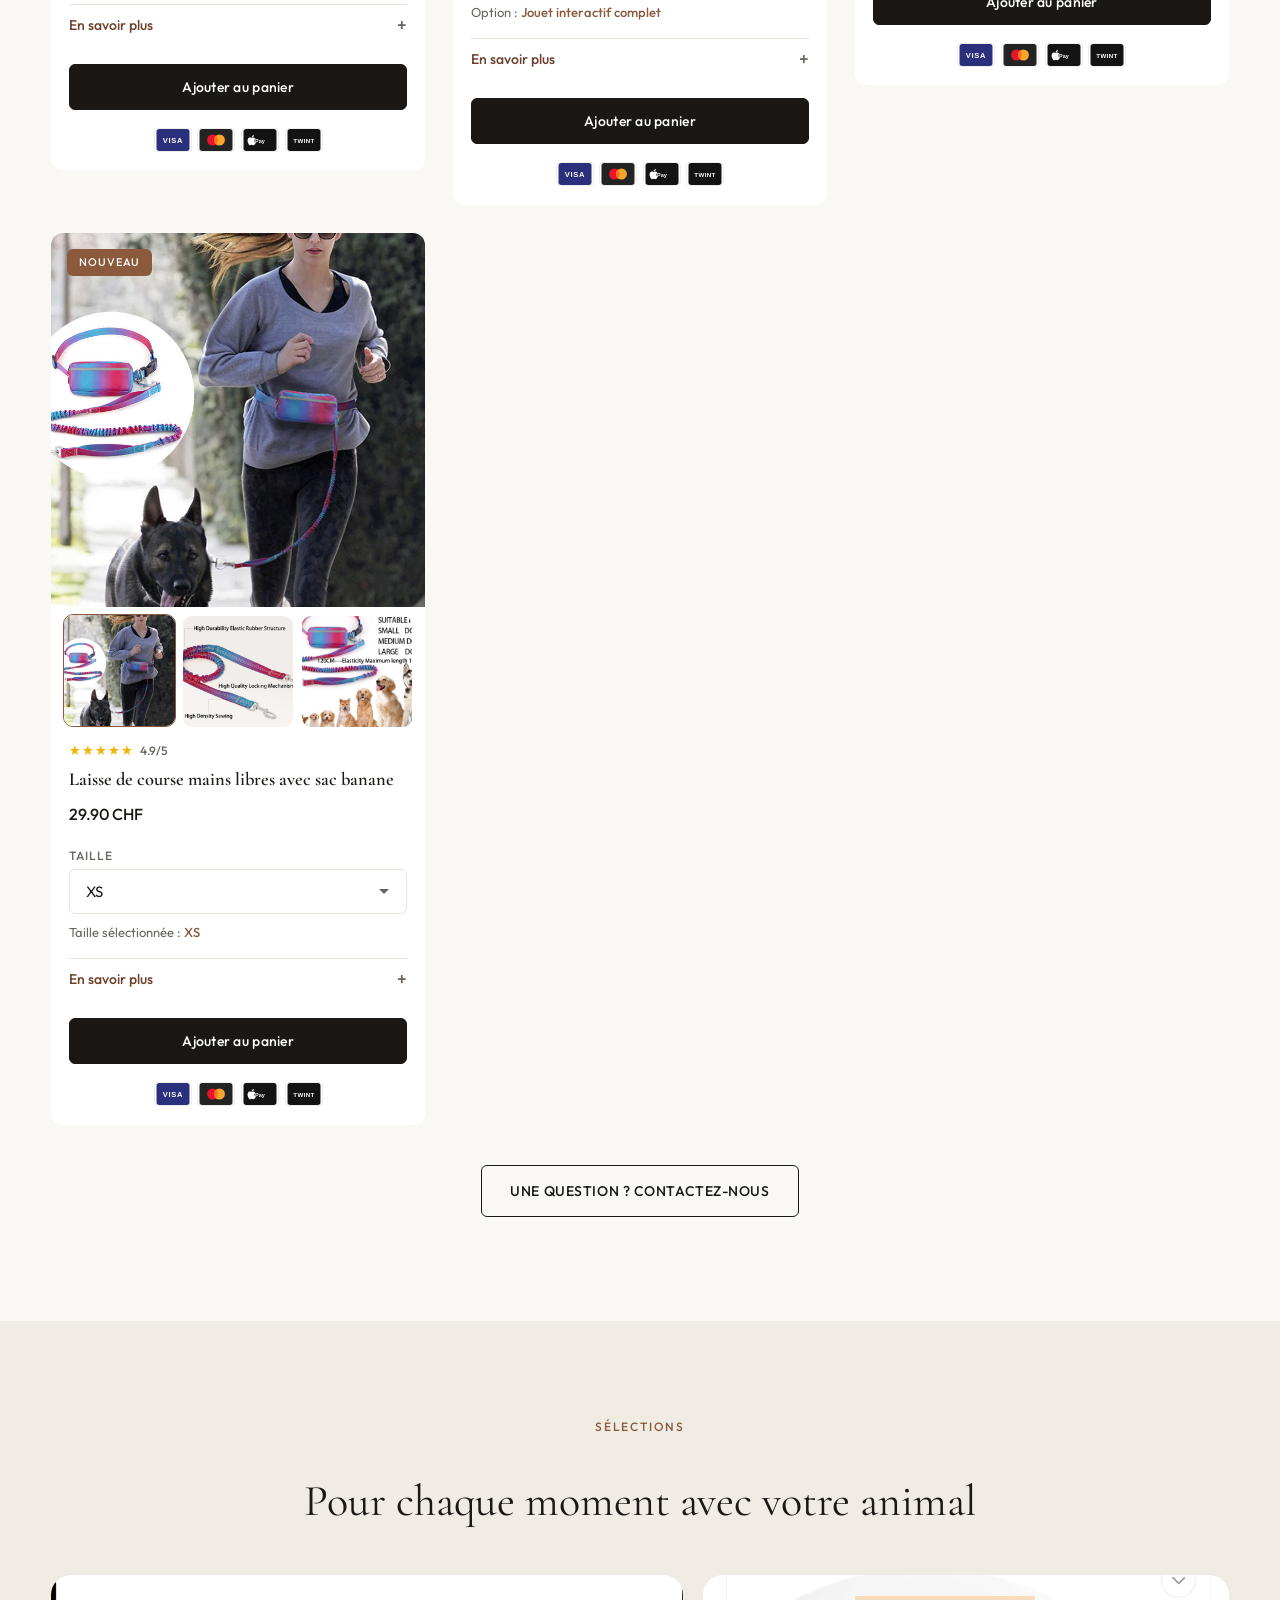
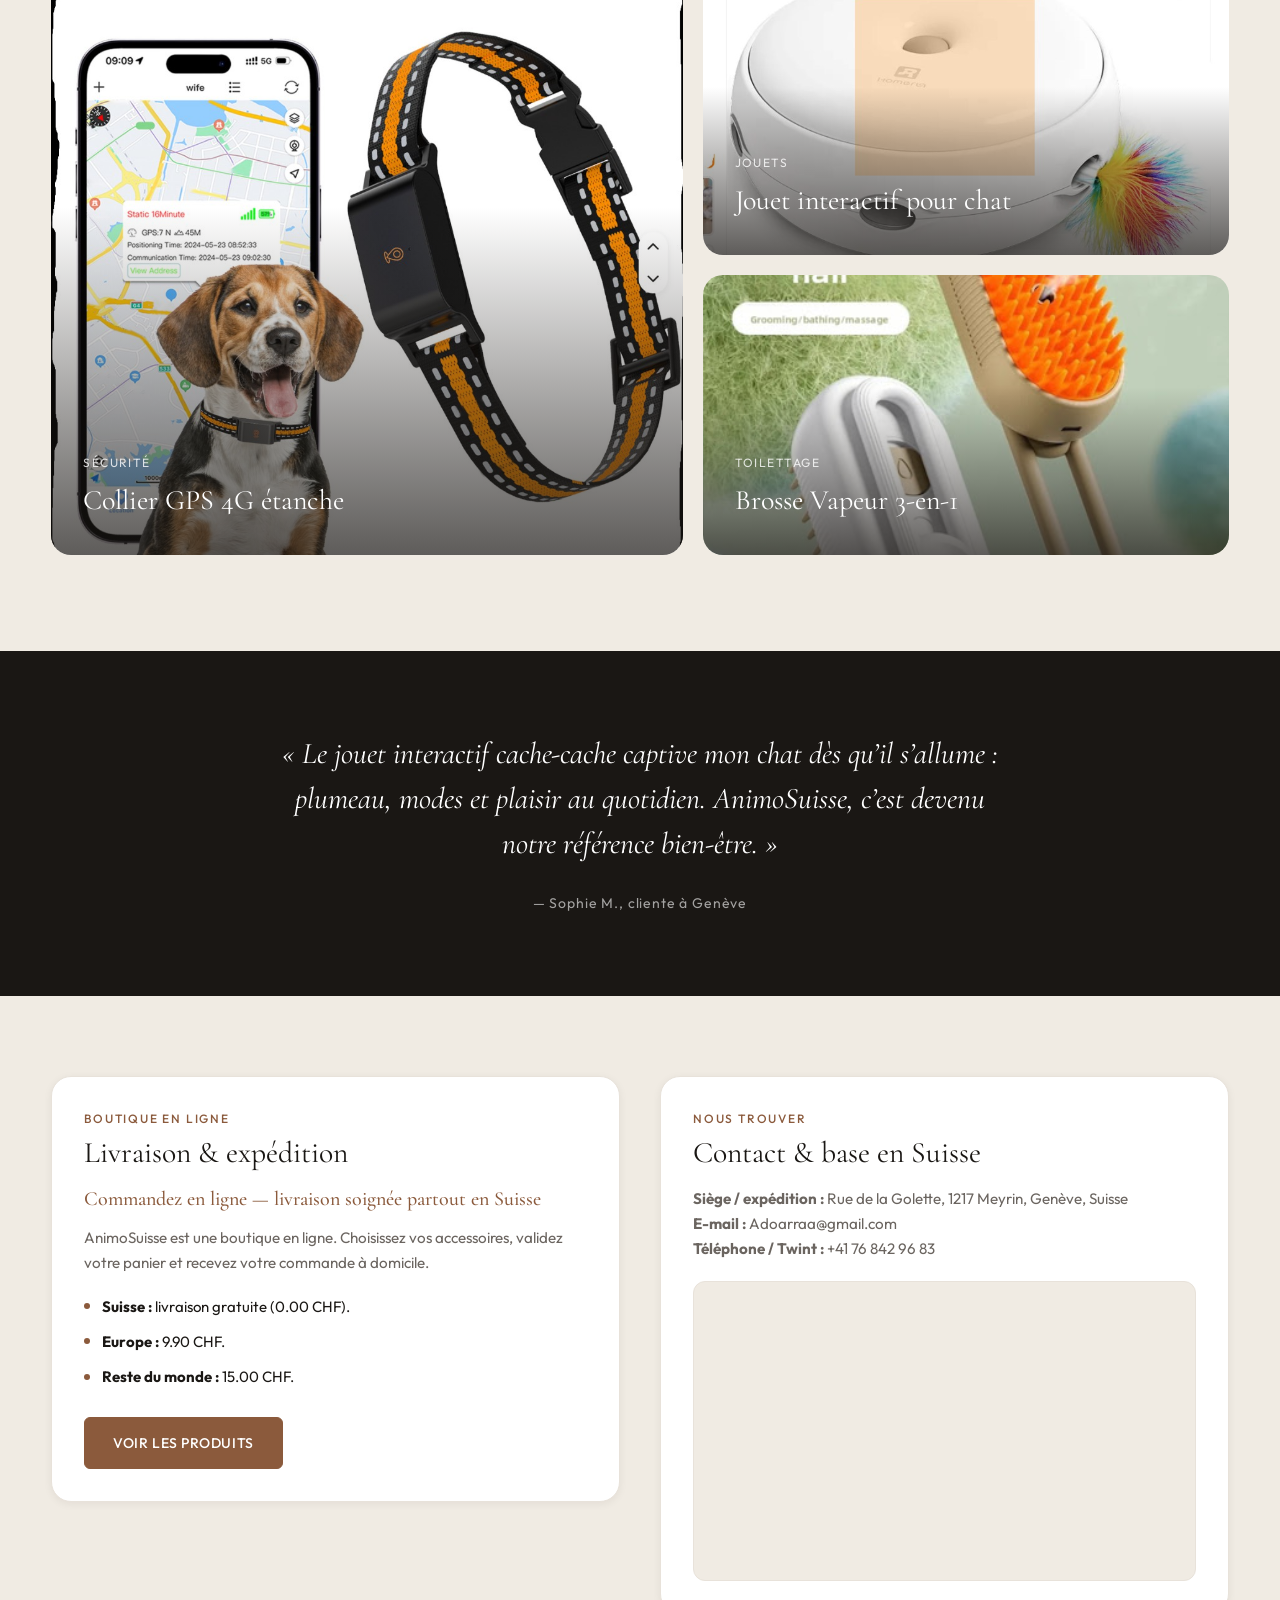
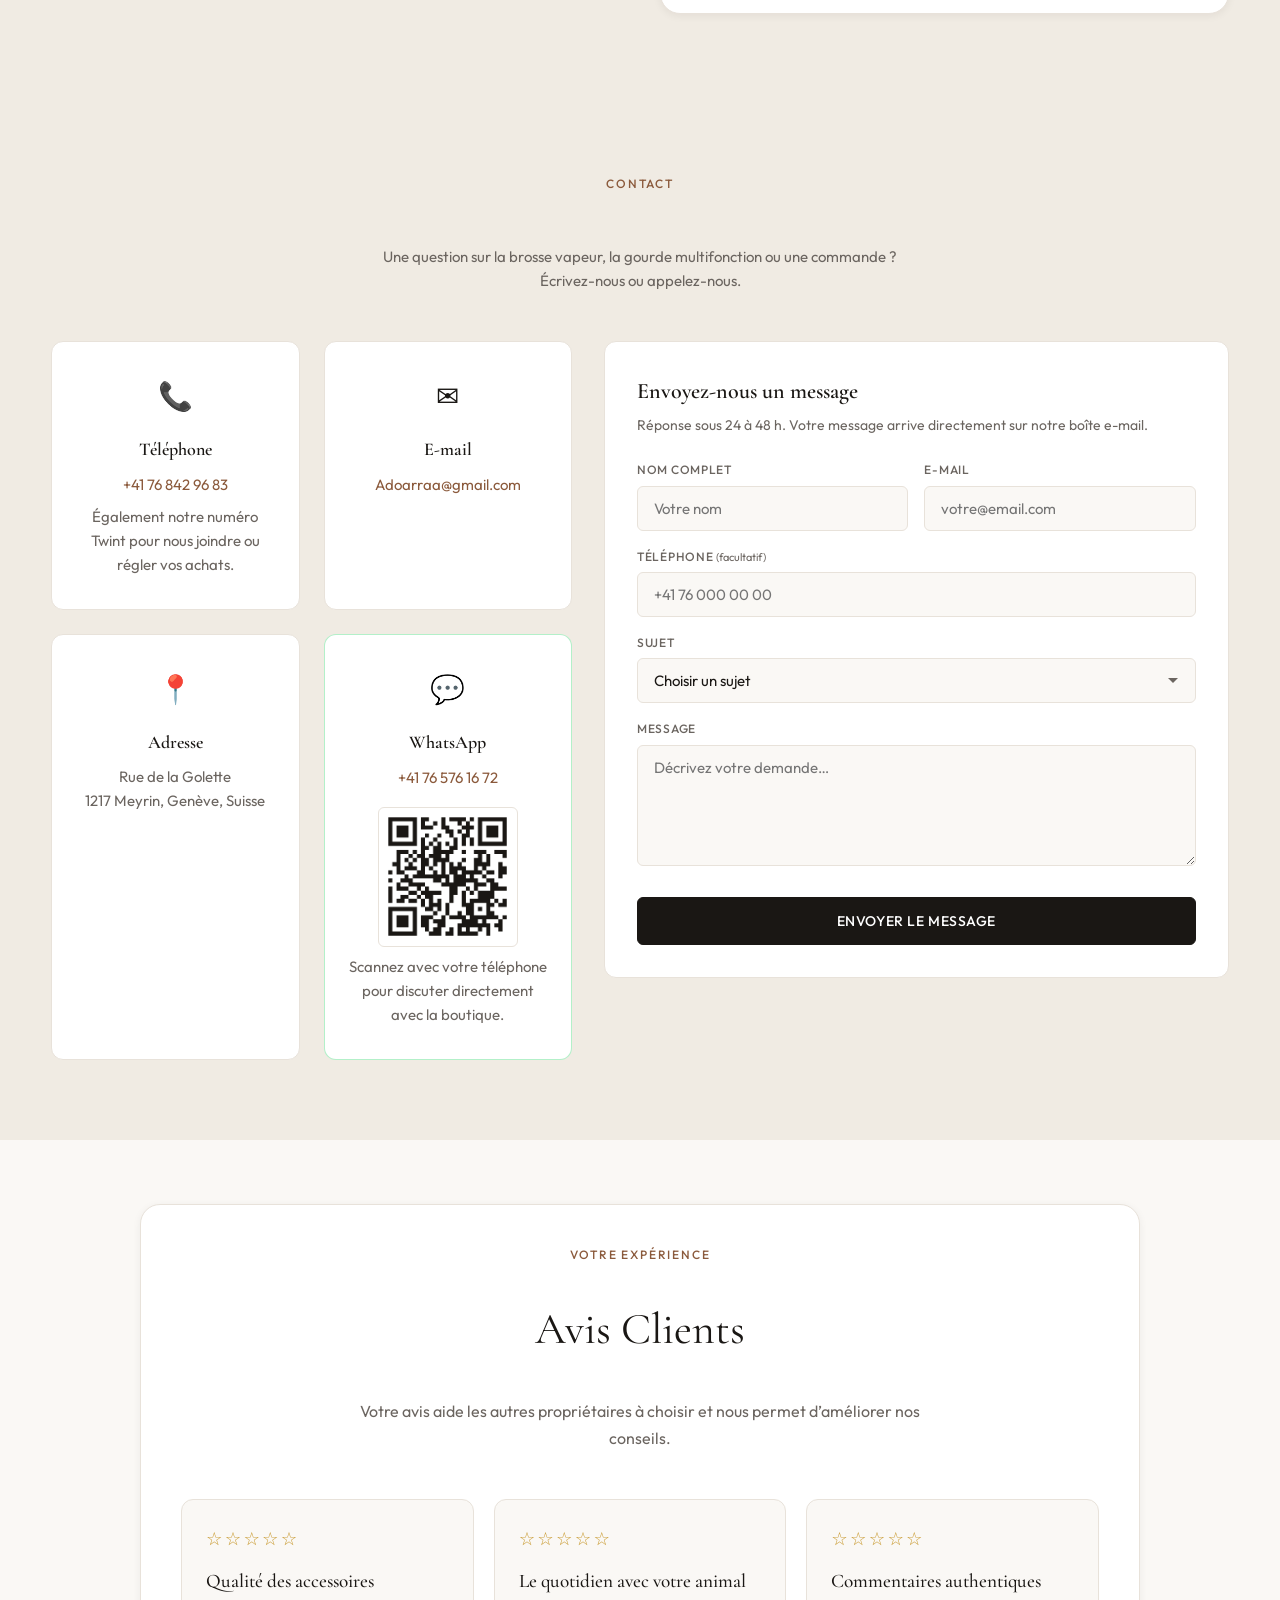
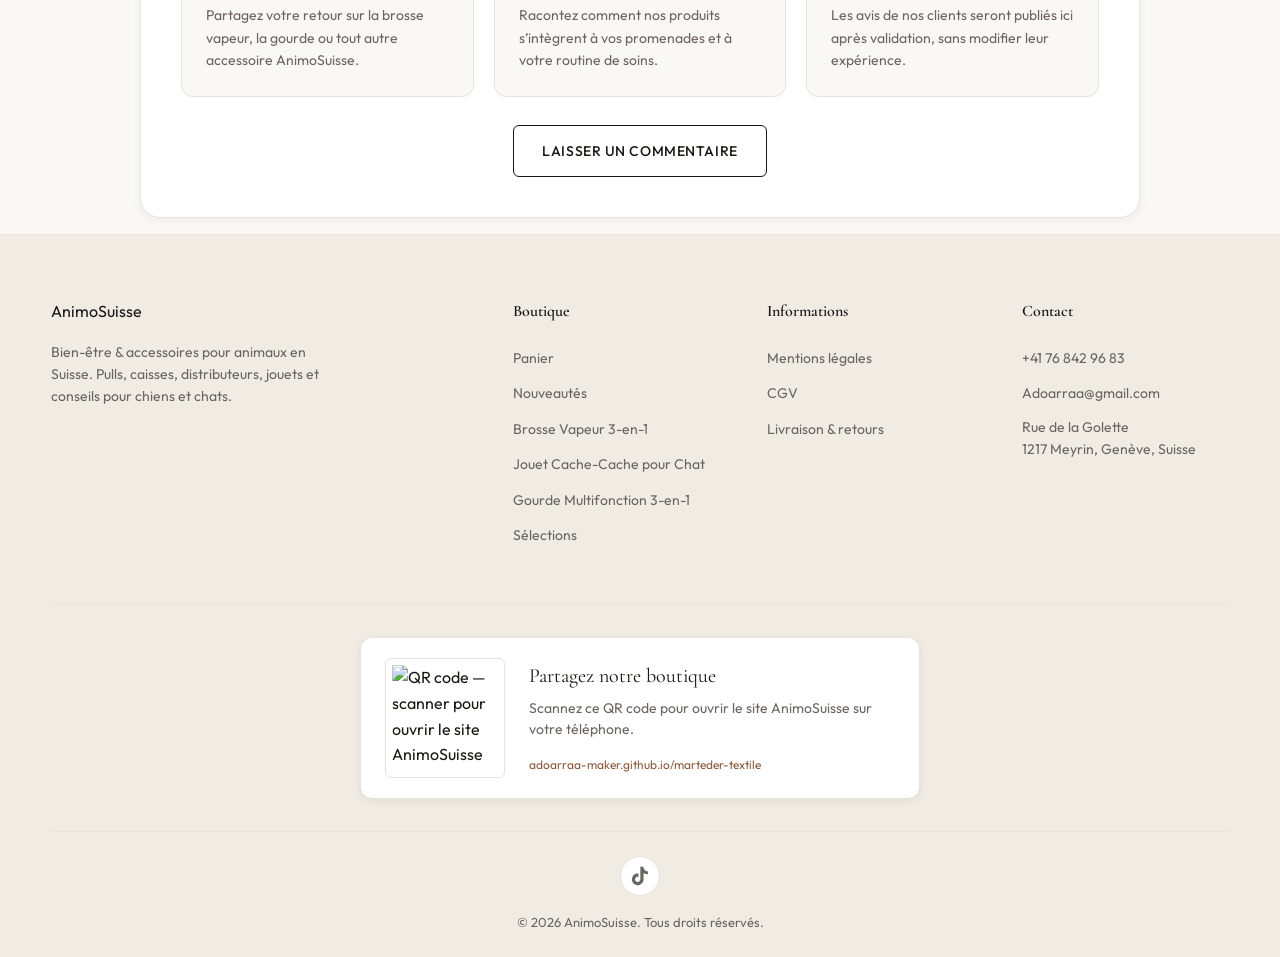
==== commit ecf95cd3: "Renforcer le crop CSS pour masquer cadres et UI des images produit. Co-authored-by: Cursor <cursorag" ====
--- a/index.html
+++ b/index.html
@@ -80,7 +80,7 @@
   </script>
   <link rel="preconnect" href="https://fonts.googleapis.com">
   <link rel="preconnect" href="https://fonts.gstatic.com" crossorigin>
-  <link rel="stylesheet" href="css/styles.css?v=20260805-img-crop">
+  <link rel="stylesheet" href="css/styles.css?v=20260805-img-crop2">
   <link href="https://fonts.googleapis.com/css2?family=Cormorant+Garamond:ital,wght@0,400;0,600;1,400&family=Outfit:wght@300;400;500;600&family=Playfair+Display:wght@600;700&display=swap" rel="stylesheet">
 </head>
 <body>
--- a/css/styles.css
+++ b/css/styles.css
@@ -868,7 +868,7 @@
   object-position: center center;
 }
 
-/* Recadrage agressif : masque bordures noires / flèches UI des captures */
+/* Recadrage agressif : masque cadres irréguliers / flèches UI / coins noirs */
 .product-card .product-image,
 .product-card .product-thumb img {
   object-fit: cover !important;
@@ -878,7 +878,7 @@
 
 .product-card--thumbs .product-image,
 .product-card--thumbs .product-thumb img {
-  transform: scale(1.28);
+  transform: scale(1.32);
 }
 
 .product-card--collier-gps .product-image-wrap,
@@ -887,27 +887,27 @@
 .product-card--collier-gps .product-thumb,
 .product-card--laisse-double .product-thumb,
 .product-card--brosse-vapeur .product-thumb {
-  overflow: hidden;
+  overflow: hidden !important;
   aspect-ratio: 1 / 1;
   background: #fff;
 }
 
 .product-card--collier-gps .product-image,
 .product-card--collier-gps .product-thumb img {
-  transform: scale(1.48);
-  object-position: center 48%;
+  transform: scale(1.72);
+  object-position: center 46%;
 }
 
 .product-card--laisse-double .product-image,
 .product-card--laisse-double .product-thumb img {
-  transform: scale(1.5);
-  object-position: center 46%;
+  transform: scale(1.82);
+  object-position: center 42%;
 }
 
 .product-card--brosse-vapeur .product-image,
 .product-card--brosse-vapeur .product-thumb img {
-  transform: scale(1.42);
-  object-position: center 48%;
+  transform: scale(1.7);
+  object-position: center 46%;
 }
 
 .product-card--collier-gps .product-thumbs {
@@ -937,12 +937,12 @@
 .product-image--brosse-crop {
   object-fit: cover;
   object-position: center 42%;
-  transform: scale(1.42);
+  transform: scale(1.7);
   transform-origin: center center;
 }
 
 .product-card:hover .product-image--brosse-crop {
-  transform: scale(1.48);
+  transform: scale(1.76);
 }
 
 .product-card:hover .product-image {
@@ -950,23 +950,38 @@
 }
 
 .product-card--thumbs:hover .product-image {
-  transform: scale(1.32);
+  transform: scale(1.36);
 }
 
 .product-card--collier-gps:hover .product-image {
-  transform: scale(1.52);
+  transform: scale(1.76);
 }
 
 .product-card--laisse-double:hover .product-image {
-  transform: scale(1.54);
+  transform: scale(1.86);
 }
 
 .product-card--brosse-vapeur:hover .product-image {
-  transform: scale(1.46);
+  transform: scale(1.74);
 }
 
 .product-lightbox-dialog {
   width: min(960px, 100%);
+  overflow: hidden;
+}
+
+/* Lightbox produit : cadre carré, crop des bordures intégrées */
+.product-lightbox .marteder-lightbox-image {
+  width: min(88vw, 640px);
+  height: min(70vh, 640px);
+  max-height: min(70vh, 640px);
+  aspect-ratio: 1 / 1;
+  object-fit: cover;
+  object-position: center center;
+  transform: scale(1.55);
+  transform-origin: center center;
+  background: #fff;
+  border-radius: 0;
 }
 
 .product-lightbox .marteder-lightbox-prev {
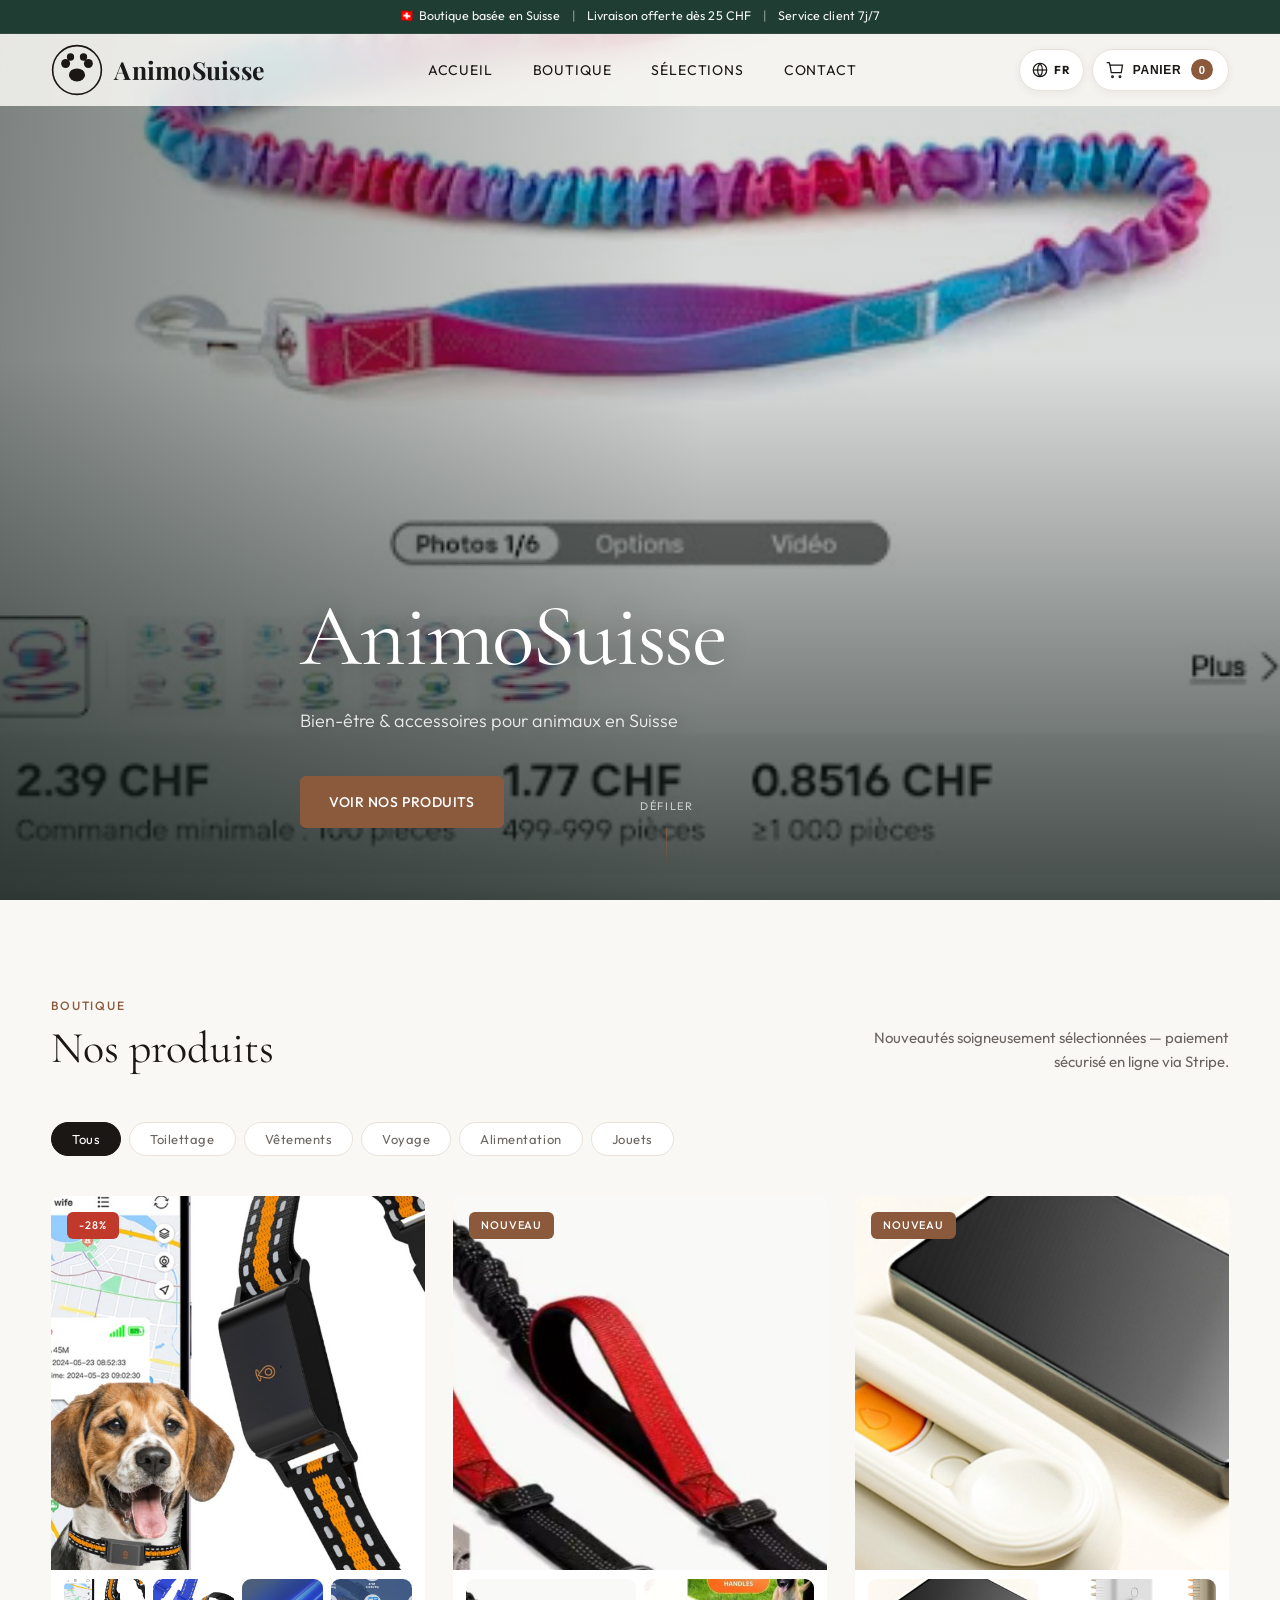
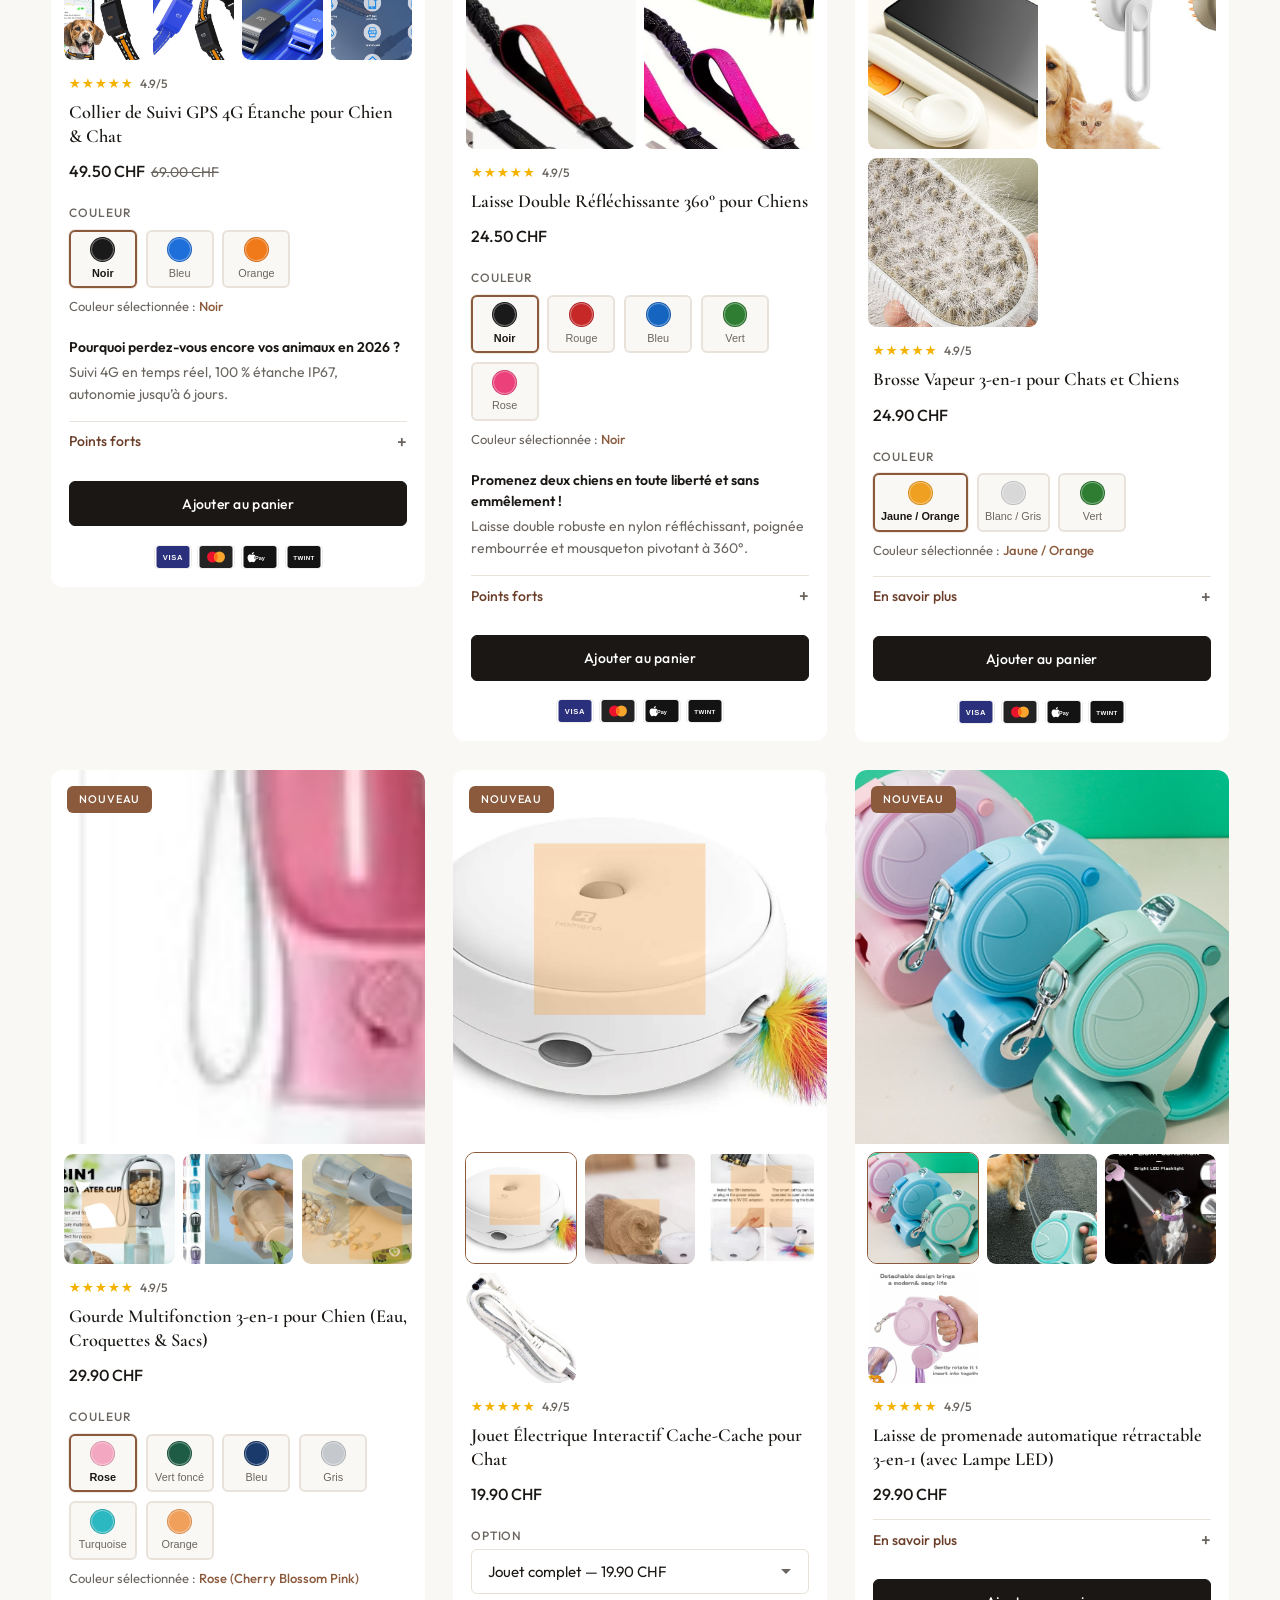
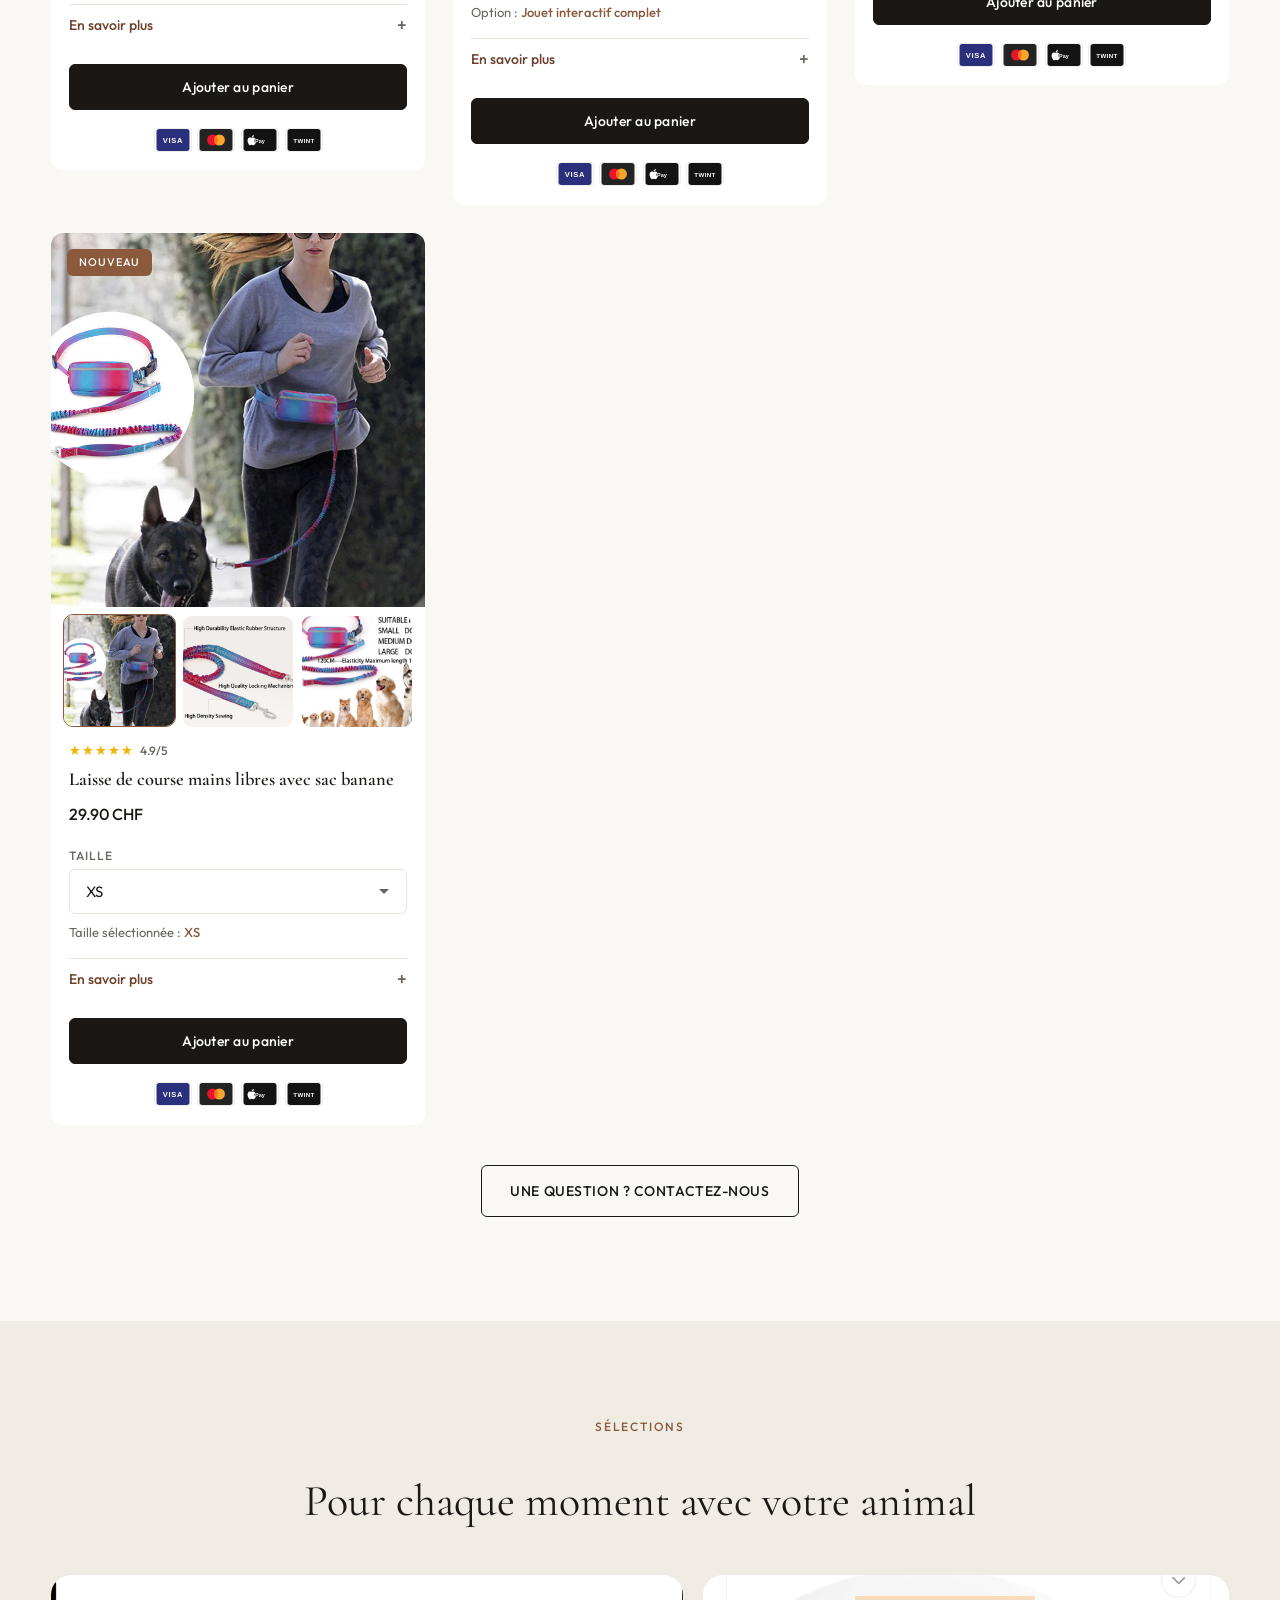
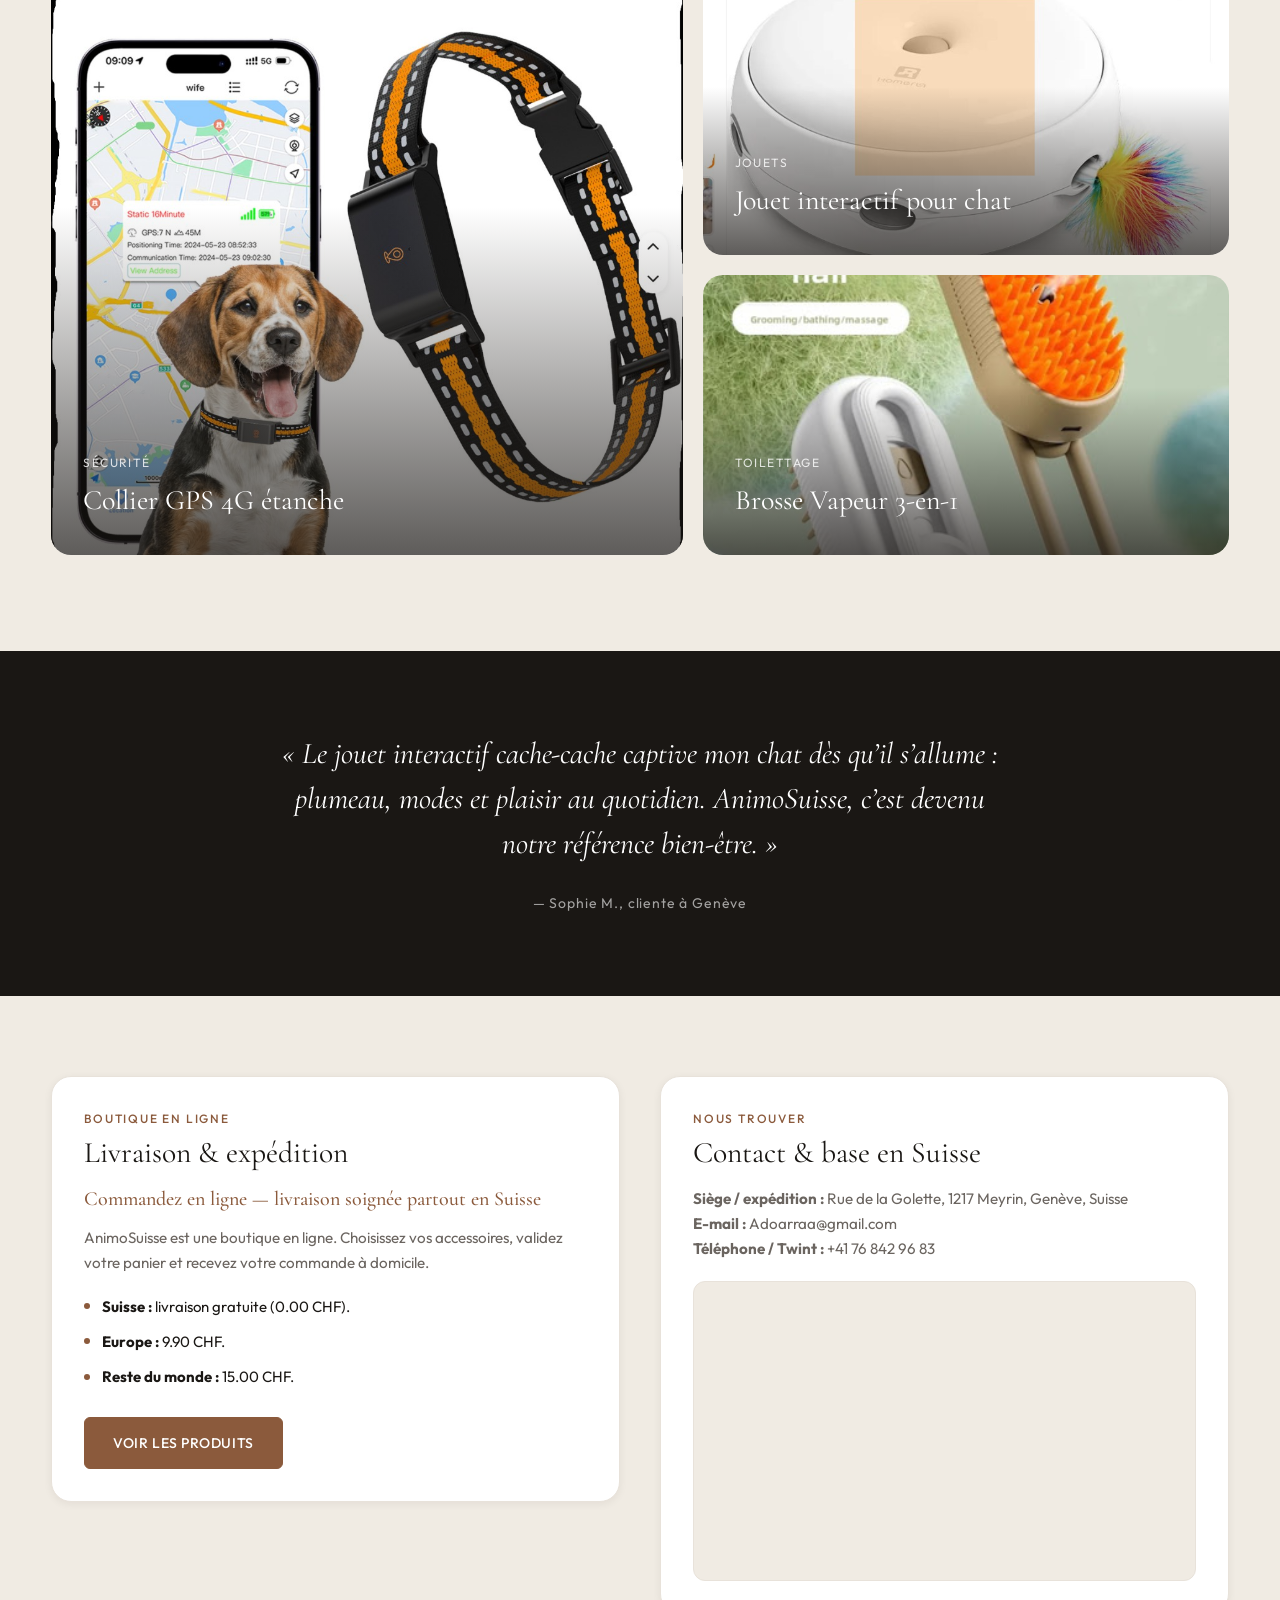
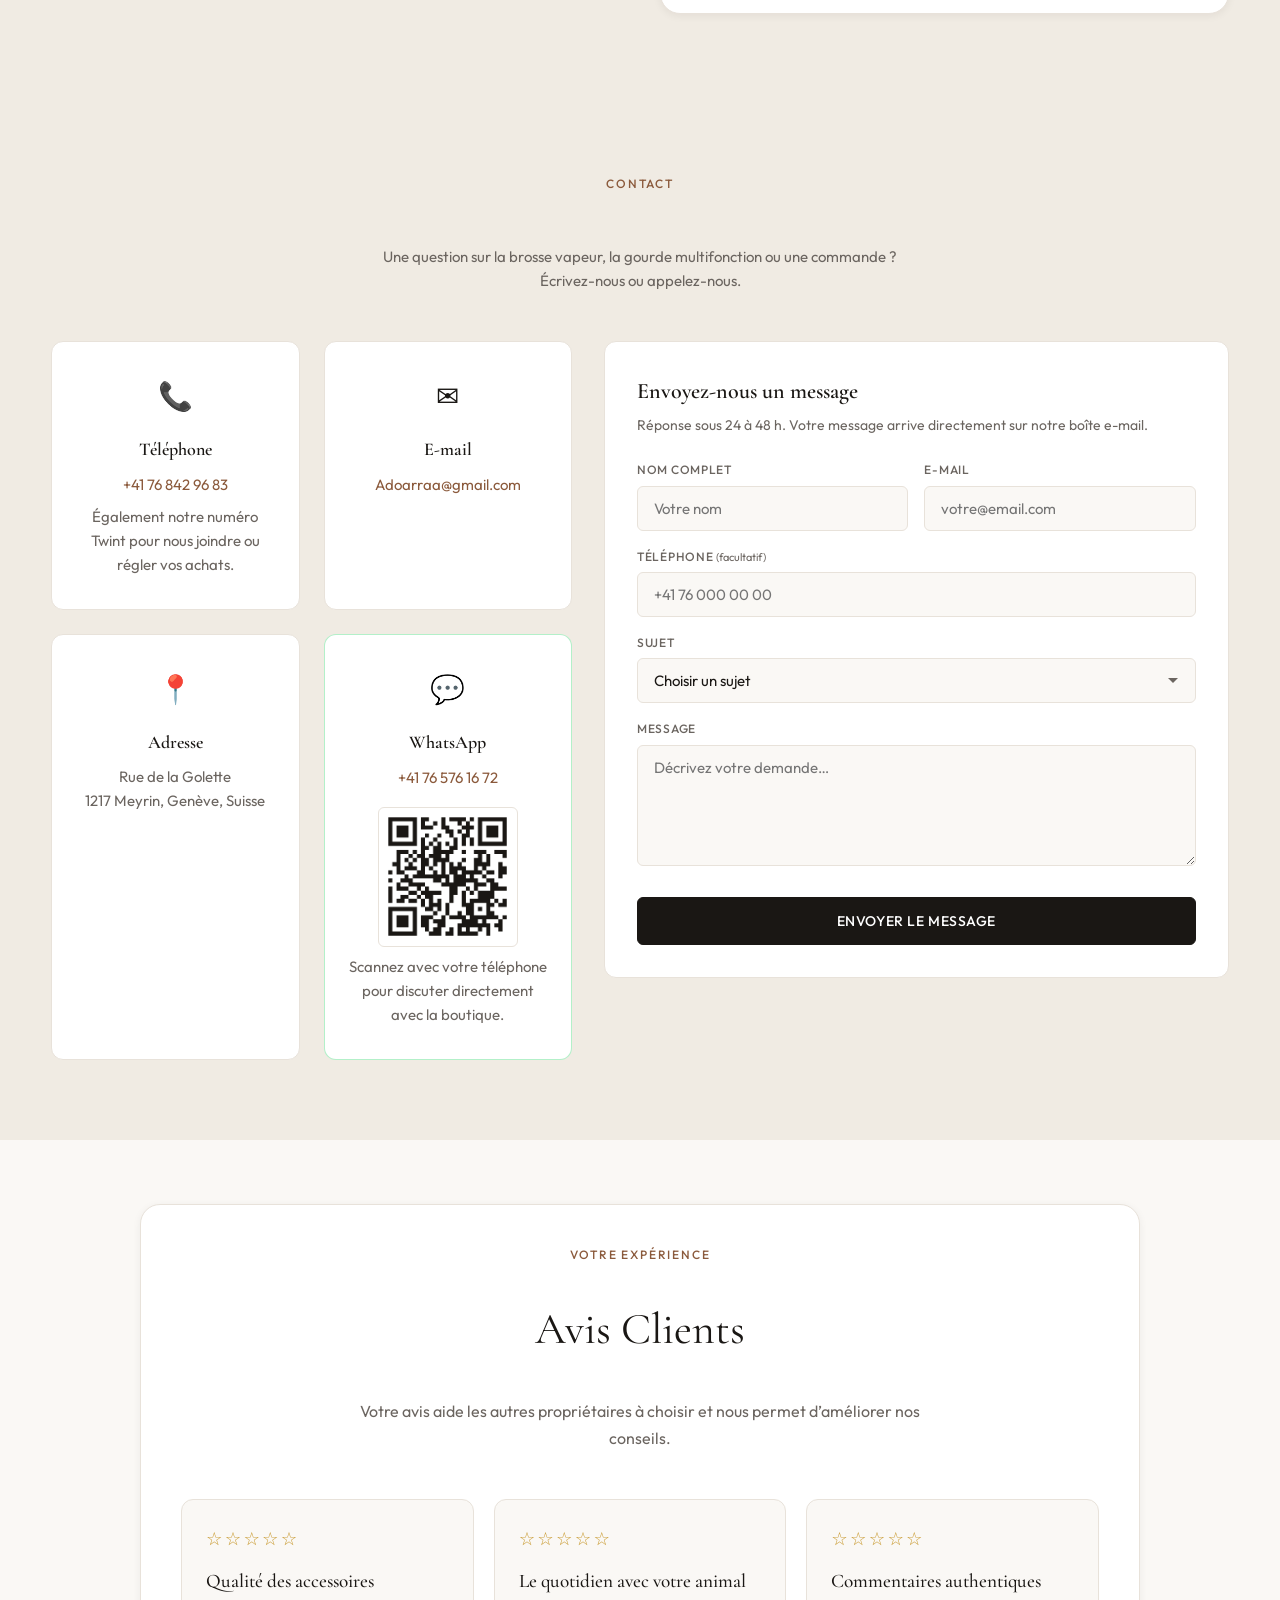
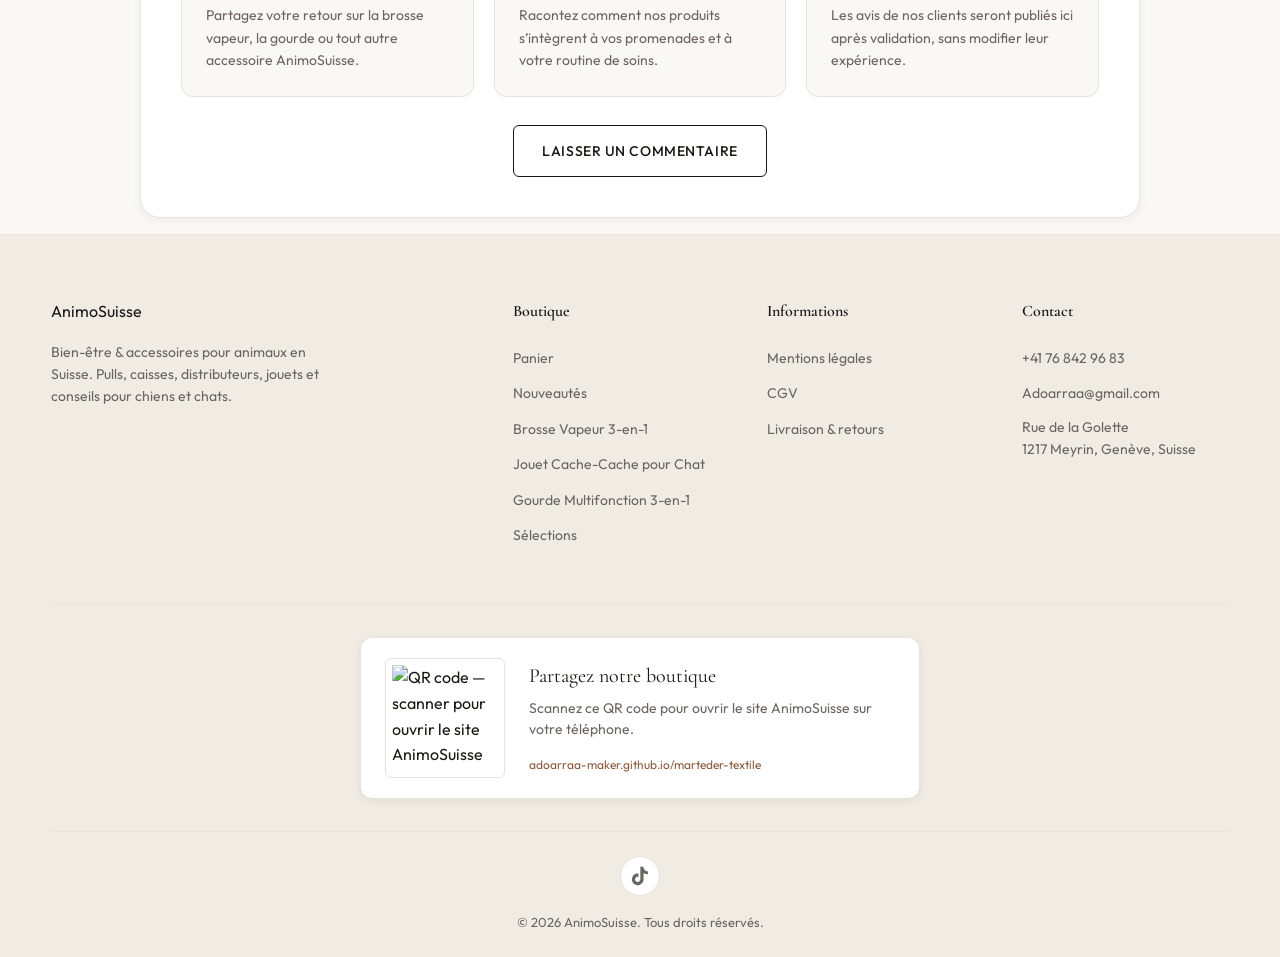
==== commit 0ec16a2a: "Renforcer le crop lightbox pour masquer l UI telephone de la brosse. Co-authored-by: Cursor <cursora" ====
--- a/index.html
+++ b/index.html
@@ -80,7 +80,7 @@
   </script>
   <link rel="preconnect" href="https://fonts.googleapis.com">
   <link rel="preconnect" href="https://fonts.gstatic.com" crossorigin>
-  <link rel="stylesheet" href="css/styles.css?v=20260805-img-crop2">
+  <link rel="stylesheet" href="css/styles.css?v=20260805-lightbox-crop">
   <link href="https://fonts.googleapis.com/css2?family=Cormorant+Garamond:ital,wght@0,400;0,600;1,400&family=Outfit:wght@300;400;500;600&family=Playfair+Display:wght@600;700&display=swap" rel="stylesheet">
 </head>
 <body>
@@ -1410,14 +1410,16 @@
       <button type="button" class="marteder-lightbox-close" data-product-lightbox-close aria-label="Fermer">×</button>
       <button type="button" class="marteder-lightbox-nav marteder-lightbox-prev" data-product-lightbox-prev aria-label="Image précédente" hidden>‹</button>
       <button type="button" class="marteder-lightbox-nav marteder-lightbox-next" data-product-lightbox-next aria-label="Image suivante" hidden>›</button>
-      <img id="productLightboxImage" class="marteder-lightbox-image" src="" alt="">
+      <div class="product-lightbox-frame">
+        <img id="productLightboxImage" class="marteder-lightbox-image" src="" alt="">
+      </div>
       <p id="productLightboxCaption" class="marteder-lightbox-caption"></p>
       <p id="productLightboxCounter" class="product-lightbox-counter" hidden></p>
     </div>
   </div>
 
   <script src="js/stripe-config.js?v=20260803-cart-live"></script>
-  <script src="js/main.js?v=20260805-laisse-fix"></script>
+  <script src="js/main.js?v=20260805-lightbox-crop"></script>
   <script src="js/i18n-translate.js?v=101"></script>
   <script src="https://translate.google.com/translate_a/element.js?cb=googleTranslateElementInit"></script>
 </body>
--- a/css/styles.css
+++ b/css/styles.css
@@ -906,8 +906,15 @@
 
 .product-card--brosse-vapeur .product-image,
 .product-card--brosse-vapeur .product-thumb img {
-  transform: scale(1.7);
-  object-position: center 46%;
+  transform: scale(1.9);
+  object-position: center 44%;
+}
+
+/* Capture écran téléphone (coloris Vert) : rogne barre statut + boutons bas */
+.product-card--brosse-vapeur .product-image[src*="hero-brosse"],
+.product-card--brosse-vapeur .product-thumb img[src*="hero-brosse"] {
+  transform: scale(2.15);
+  object-position: center 40%;
 }
 
 .product-card--collier-gps .product-thumbs {
@@ -937,12 +944,12 @@
 .product-image--brosse-crop {
   object-fit: cover;
   object-position: center 42%;
-  transform: scale(1.7);
+  transform: scale(1.9);
   transform-origin: center center;
 }
 
 .product-card:hover .product-image--brosse-crop {
-  transform: scale(1.76);
+  transform: scale(1.96);
 }
 
 .product-card:hover .product-image {
@@ -962,26 +969,55 @@
 }
 
 .product-card--brosse-vapeur:hover .product-image {
-  transform: scale(1.74);
+  transform: scale(1.96);
+}
+
+.product-card--brosse-vapeur:hover .product-image[src*="hero-brosse"] {
+  transform: scale(2.2);
 }
 
 .product-lightbox-dialog {
   width: min(960px, 100%);
+  display: flex;
+  flex-direction: column;
+  align-items: center;
+  gap: 0.75rem;
+}
+
+/* Lightbox : conteneur strict — overflow hidden + zoom interne */
+.product-lightbox-frame {
+  position: relative;
+  width: min(88vw, 640px);
+  aspect-ratio: 1 / 1;
   overflow: hidden;
-}
-
-/* Lightbox produit : cadre carré, crop des bordures intégrées */
-.product-lightbox .marteder-lightbox-image {
-  width: min(88vw, 640px);
-  height: min(70vh, 640px);
-  max-height: min(70vh, 640px);
-  aspect-ratio: 1 / 1;
+  background: #fff;
+  isolation: isolate;
+}
+
+.product-lightbox-frame .marteder-lightbox-image {
+  display: block;
+  width: 100%;
+  height: 100%;
+  max-width: none;
+  max-height: none;
   object-fit: cover;
   object-position: center center;
+  transform: scale(1.15);
+  transform-origin: center center;
+  border-radius: 0;
+  background: #fff;
+  box-shadow: none;
+}
+
+/* Brosse vapeur : zoom lightbox plus fort pour masquer UI téléphone */
+.product-lightbox--brosse .product-lightbox-frame .marteder-lightbox-image {
   transform: scale(1.55);
-  transform-origin: center center;
-  background: #fff;
-  border-radius: 0;
+  object-position: center 42%;
+}
+
+.product-lightbox--brosse .product-lightbox-frame .marteder-lightbox-image[src*="hero-brosse"] {
+  transform: scale(2.1);
+  object-position: center 40%;
 }
 
 .product-lightbox .marteder-lightbox-prev {
